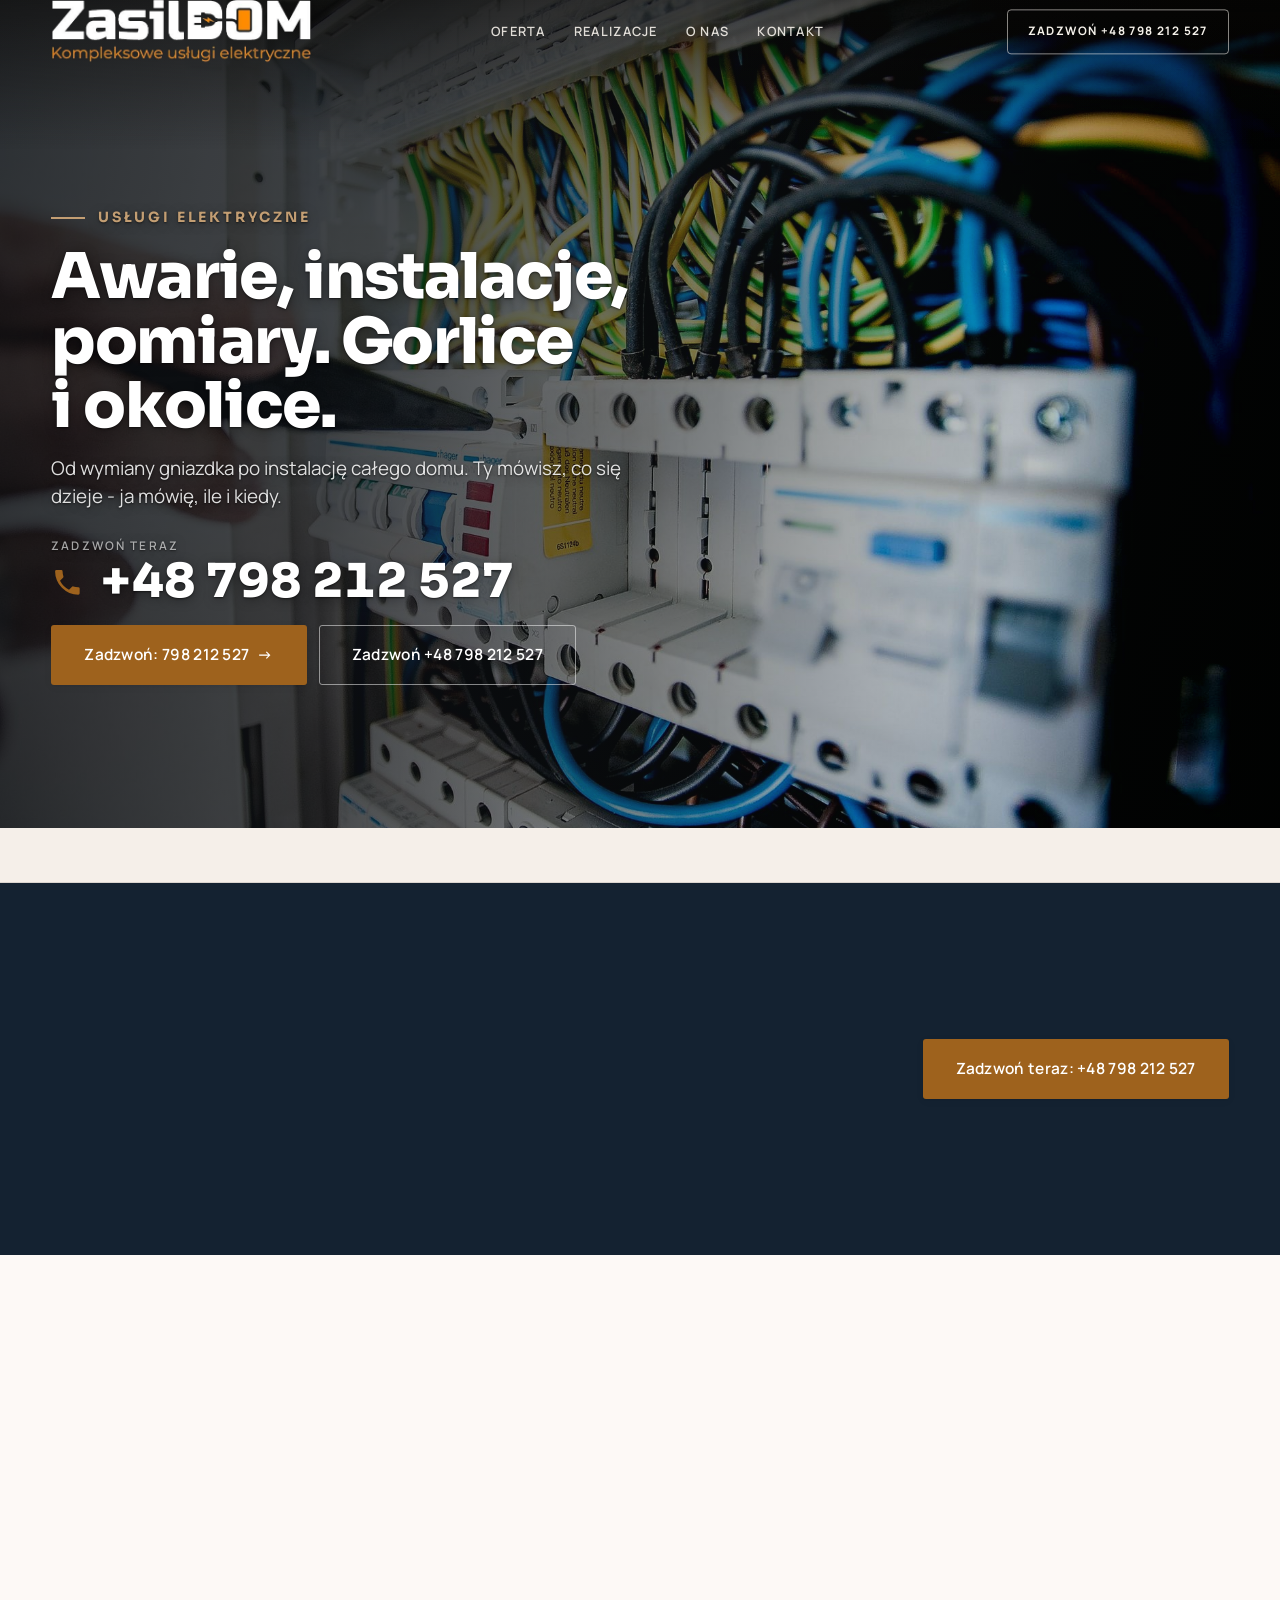
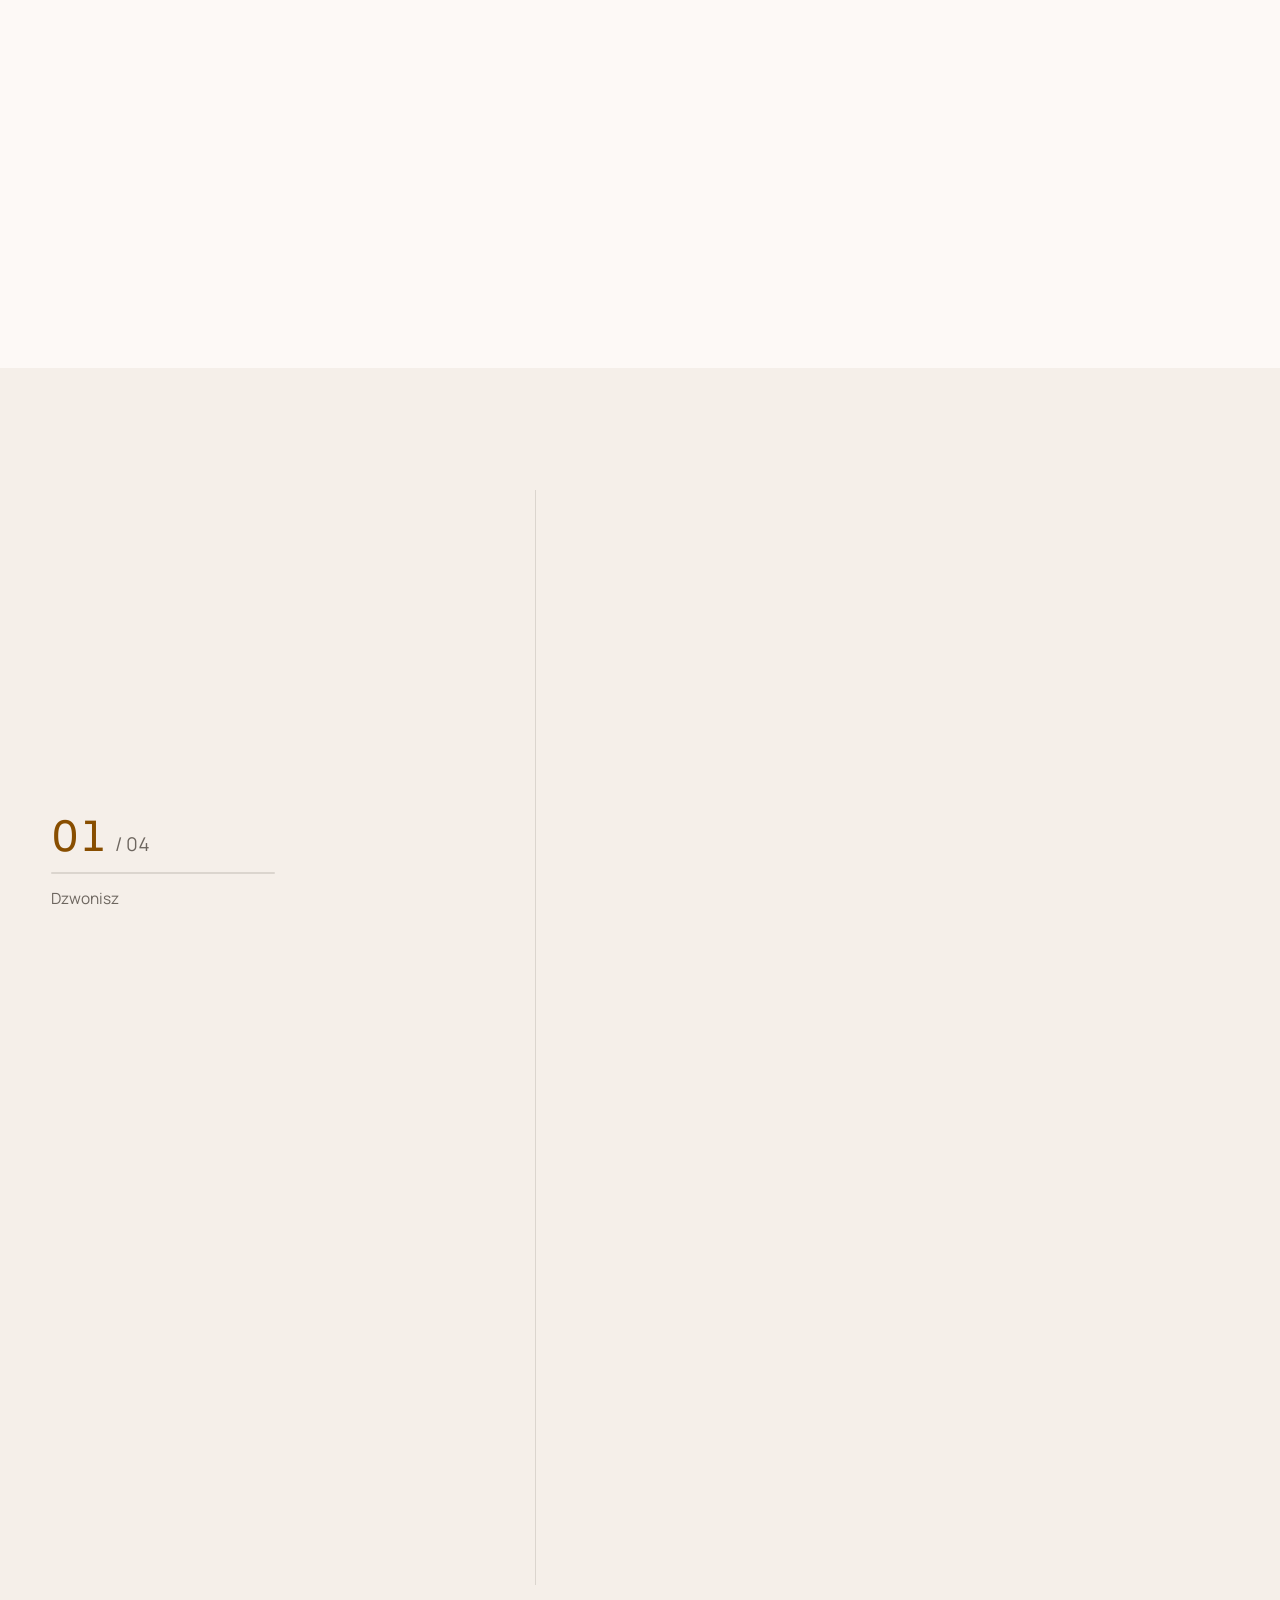
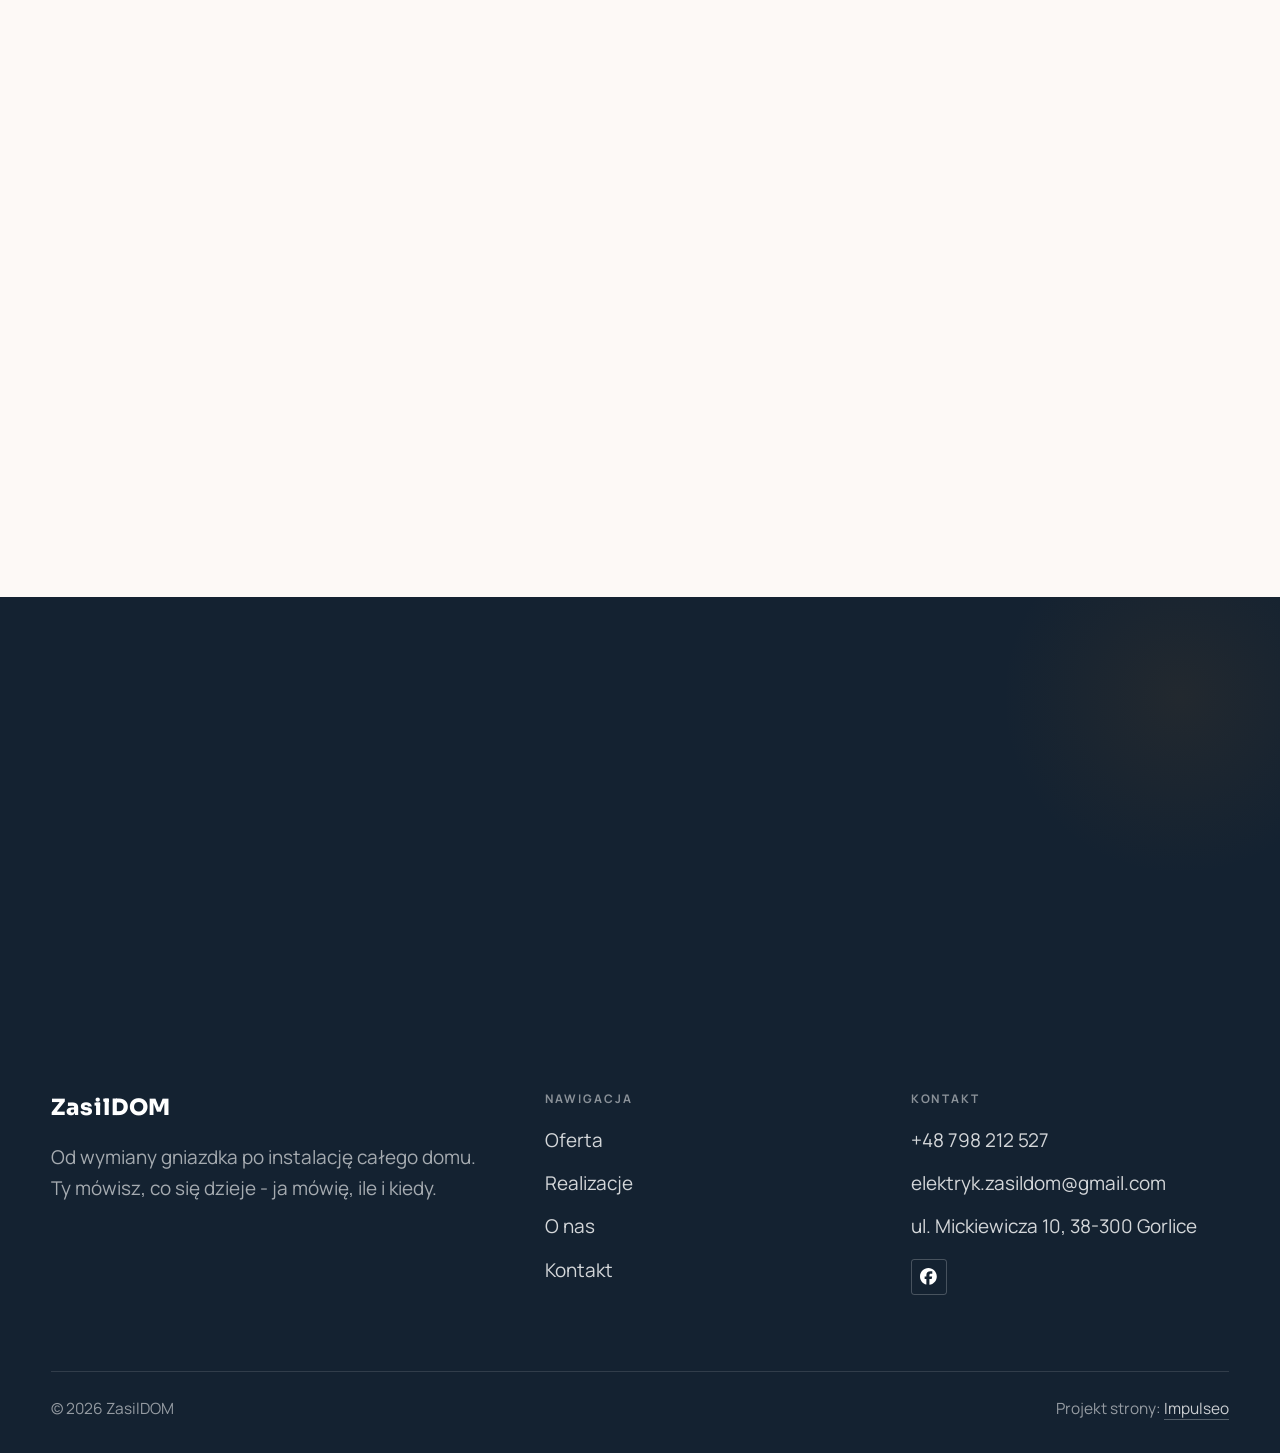
==== index.html @ 6afa91a9 "Strona demo: zasildom" ====
<!DOCTYPE html>
<html lang="pl">
<head>
<meta charset="UTF-8">
<meta name="viewport" content="width=device-width, initial-scale=1.0">
<title>ZasilDOM - elektryk, awarie i instalacje</title>
<meta name="description" content="Elektryk w Gorlicach z dojazdem. Awarie, instalacje, rozdzielnice, oświetlenie, pomiary z protokołem. Cenę znasz przed robotą. Zadzwoń: 798 212 527.">
<link rel="canonical" href="https://kris20032.github.io/zasildom/">
<meta name="robots" content="noindex, nofollow">
<meta property="og:type" content="website">
<meta property="og:locale" content="pl_PL">
<meta property="og:site_name" content="ZasilDOM">
<meta property="og:title" content="ZasilDOM - elektryk, awarie i instalacje">
<meta property="og:description" content="Elektryk w Gorlicach z dojazdem. Awarie, instalacje, rozdzielnice, oświetlenie, pomiary z protokołem. Cenę znasz przed robotą. Zadzwoń: 798 212 527.">
<meta property="og:url" content="https://kris20032.github.io/zasildom/">
<meta property="og:image" content="https://kris20032.github.io/zasildom/img/og.jpg">
<meta property="og:image:width" content="1200">
<meta property="og:image:height" content="630">
<meta name="twitter:card" content="summary_large_image">
<script type="application/ld+json">{"@context": "https://schema.org", "@type": "Electrician", "name": "ZasilDOM", "url": "https://kris20032.github.io/zasildom/", "telephone": "+48798212527", "image": "https://kris20032.github.io/zasildom/img/og.jpg", "areaServed": "Gorlice", "sameAs": ["https://www.facebook.com/p/Elektryk-Zasildom-61582759336382/"]}</script>
<link rel="preconnect" href="https://fonts.googleapis.com">
<link rel="preconnect" href="https://fonts.gstatic.com" crossorigin>
<link href="https://fonts.googleapis.com/css2?family=Sora:wght@600;700;800&family=Manrope:wght@400;500;600&display=swap" rel="stylesheet">
<link rel="stylesheet" href="assets/styles.css?v=376cbfce">
</head>
<body>

<header class="nav">
  <div class="wrap nav-inner">
    <a class="brand brand-has-logo" href="index.html"><img class="brand-logo" src="img/logo.png" alt="ZasilDOM" width="543" height="134" decoding="async"></a>
    <nav class="nav-links">
      <a href="oferta.html">Oferta</a>
      <a href="realizacje.html">Realizacje</a>
      <a href="o-nas.html">O nas</a>
      <a href="kontakt.html">Kontakt</a>
      <a href="tel:+48798212527" class="btn btn-accent">Zadzwoń +48 798 212 527</a>
    </nav>
    <button class="nav-toggle" aria-label="Menu"><span></span><span></span><span></span></button>
  </div>
</header>

<main>
<section class="hero-fach">
  <img class="hf-photo" src="img/hero.jpg" fetchpriority="high" data-rotate="img/g1.jpg|img/g4.jpg" alt="ZasilDOM" width="1880" height="1251">
  <div class="hf-panel">
    <div class="hf-inner">
      <span class="hf-kicker">Usługi elektryczne</span>
      <h1 class="hf-title">Awarie, instalacje, pomiary. Gorlice i okolice. <em></em></h1>
      <p class="hf-lead">Od wymiany gniazdka po instalację całego domu. Ty mówisz, co się dzieje - ja mówię, ile i kiedy.</p>
      <a class="hf-phone" href="tel:+48798212527"><span class="hf-phone-lab">Zadzwoń teraz</span><span class="hf-phone-num"><svg class="ico-tel" width="16" height="16" viewBox="0 0 24 24" fill="none" aria-hidden="true"><path d="M6.6 10.8a15.5 15.5 0 0 0 6.6 6.6l2.2-2.2a1 1 0 0 1 1-.24 11.4 11.4 0 0 0 3.6.58 1 1 0 0 1 1 1V20a1 1 0 0 1-1 1A17 17 0 0 1 3 4a1 1 0 0 1 1-1h3.5a1 1 0 0 1 1 1c0 1.25.2 2.46.58 3.6a1 1 0 0 1-.25 1l-2.23 2.2Z" fill="currentColor"/></svg> +48 798 212 527</span></a>
      <div class="hf-actions">
        <a href="kontakt.html" class="btn btn-accent">Zadzwoń: 798 212 527 <span class="arr">→</span></a>
        <a href="tel:+48798212527" class="btn btn-ghost hf-ghost">Zadzwoń +48 798 212 527</a>
      </div>
    </div>
  </div>
</section>
<section class="fach-promise">
  <div class="wrap">
    <ul class="fp-row reveal"><li>Bezpłatna wycena</li><li>Dojazd: Gorlice i okolice</li><li>Gwarancja na robociznę</li></ul>
  </div>
</section>
<section class="awaria">
  <div class="wrap">
      <div class="reveal">
        <h3>Awaria? Jesteśmy pod telefonem.</h3>
        <p>Szybki dojazd na pilne zgłoszenia.</p>
      </div>
      <a class="btn btn-accent" href="tel:+48798212527">Zadzwoń teraz: +48 798 212 527</a>
  </div>
</section>
<section class="gateways-band">
  <div class="wrap">
    <div class="gateways">
      <a href="oferta.html" class="gateway reveal"><img src="img/g2.jpg" alt="Awarie i usterki" loading="lazy" width="1880" height="1255" decoding="async"><span class="g-ttl">Awarie i usterki</span></a>
      <a href="oferta.html" class="gateway reveal"><img src="img/g3.jpg" alt="Instalacje elektryczne" loading="lazy" width="1818" height="1186" decoding="async"><span class="g-ttl">Instalacje elektryczne</span></a>
      <a href="oferta.html" class="gateway reveal"><img src="img/g5.jpg" alt="Rozdzielnice i zabezpieczenia" loading="lazy" width="1880" height="1253" decoding="async"><span class="g-ttl">Rozdzielnice i zabezpieczenia</span></a>
    </div>
  </div>
</section>
<section class="proces proces-os fachowcy">
  <div class="wrap proc-grid">
    <div class="proc-side">
      <div class="head reveal">
        <span class="eyebrow">Jak pracujemy</span>
        <h2>Wiesz, na czym stoisz - na każdym etapie</h2>
        <p>Od pierwszego telefonu do odbioru roboty - krok po kroku.</p>
      </div>
      <div class="proc-count" aria-hidden="true"><span class="pc-cur">01</span><span class="pc-all">/ 04</span></div>
      <div class="proc-bar" aria-hidden="true"><i></i></div>
      <p class="proc-now" aria-hidden="true">Dzwonisz</p>
    </div>
    <ol class="proces-line">
      <li class="reveal"><span class="pno">01</span><h3>Dzwonisz</h3><p>Opisujesz, co się dzieje. Od razu mówię, czy to pilne, czy może poczekać - i czy to w ogóle robota dla elektryka.</p></li>
      <li class="reveal"><span class="pno">02</span><h3>Znasz cenę</h3><p>Zanim wyjmę narzędzia, wiesz, ile zapłacisz. Wyjdzie coś nowego w ścianie - najpierw rozmawiamy, potem robię.</p></li>
      <li class="reveal"><span class="pno">03</span><h3>Robota</h3><p>Zaczętej roboty nie zostawiam na „dokończę w przyszłym tygodniu”. Zaczęte kończę.</p></li>
      <li class="reveal"><span class="pno">04</span><h3>Odbiór i gwarancja</h3><p>Na koniec mierzę i pokazuję wynik - dostajesz protokół, gwarancję i jasny rachunek.</p></li>
    </ol>
  </div>
</section>
<section>
  <div class="wrap">
    <div class="head reveal">
      <span class="eyebrow">Realizacje</span>
      <h2>Z ostatnich robót</h2>
      <p>Rozdzielnice, oświetlenie, nowe obwody - stan z dnia oddania, bez upiększania.</p>
    </div>
    <div class="gallery">
      <div class="tile t-two3 reveal"><img src="img/g6.jpg" alt="ZasilDOM" loading="lazy" width="1731" height="1300" decoding="async"></div>
      <div class="tile t-third reveal"><img src="img/g7.jpg" alt="ZasilDOM" loading="lazy" width="1880" height="1253" decoding="async"></div>
      <div class="tile t-third reveal"><img src="img/g8.jpg" alt="ZasilDOM" loading="lazy" width="1880" height="1357" decoding="async"></div>
      <div class="tile t-third reveal"><img src="img/g9.jpg" alt="ZasilDOM" loading="lazy" width="1816" height="912" decoding="async"></div>
      <div class="tile t-third reveal"><img src="img/g10.jpg" alt="ZasilDOM" loading="lazy" width="1880" height="1253" decoding="async"></div>
    </div>
    <div style="margin-top:var(--space-7)" class="reveal"><a href="realizacje.html" class="btn btn-accent">Pełna galeria <span class="arr">→</span></a></div>
  </div>
</section>
<section class="fach-uslugi">
  <div class="wrap">
    <div class="head reveal">
      <span class="eyebrow">Oferta</span>
      <h2>Zakres robót</h2>
      <p>Zakres prac, jaki robię najczęściej - pełny opis i wycenę znajdziesz niżej.</p>
    </div>
    <ul class="fu-list">
      <li class="fu-row reveal"><div class="fu-name">Awarie i usterki</div><div class="fu-desc">Nagle zgasła połowa mieszkania? Bezpiecznik wybija po włączeniu czajnika?</div><a class="fu-cta" href="kontakt.html">Wycena <span class="arr">→</span></a></li>
      <li class="fu-row reveal"><div class="fu-name">Instalacje elektryczne</div><div class="fu-desc">Nowe mieszkanie od dewelopera? Zanim wjadą meble, dołożę punkty, których zabraknie: gniazda przy biurku, zasilanie płyty indukcyjnej, przygotowanie pod klimatyzację.</div><a class="fu-cta" href="kontakt.html">Wycena <span class="arr">→</span></a></li>
      <li class="fu-row reveal"><div class="fu-name">Rozdzielnice i zabezpieczenia</div><div class="fu-desc">Tablica z korkami pamięta poprzedniego właściciela? Składam i modernizuję rozdzielnice: nowe zabezpieczenia, różnicówki, ochrona przepięciowa i czytelny opis na drzwiczkach - żeby przy usterce dało się wyłączyć jeden obwód, a nie cały dom.</div><a class="fu-cta" href="kontakt.html">Wycena <span class="arr">→</span></a></li>
      <li class="fu-row reveal"><div class="fu-name">Oświetlenie i LED</div><div class="fu-desc">Halogeny grzeją, świetlówki mrugają i kręcą licznikiem? Przerabiam stare oświetlenie na LED razem z zasilaczami i sterowaniem.</div><a class="fu-cta" href="kontakt.html">Wycena <span class="arr">→</span></a></li>
      <li class="fu-row reveal"><div class="fu-name">Gniazdka, włączniki i osprzęt</div><div class="fu-desc">Za mało gniazdek i wszystko wisi na przedłużaczach? Dokładam punkty tam, gdzie ich brakuje: przy biurku, za telewizorem, na blacie w kuchni.</div><a class="fu-cta" href="kontakt.html">Wycena <span class="arr">→</span></a></li>
      <li class="fu-row reveal"><div class="fu-name">Pomiary i protokoły</div><div class="fu-desc">Do odbioru domu, do ubezpieczyciela po szkodzie, do wynajmu - wszędzie tam potrzebny jest protokół z pomiarów, nie „działa, sprawdzałem”.</div><a class="fu-cta" href="kontakt.html">Wycena <span class="arr">→</span></a></li>
    </ul>
    <div style="margin-top:var(--space-7)" class="reveal"><a href="oferta.html" class="btn btn-ghost">Pełna oferta <span class="arr">→</span></a></div>
  </div>
</section>
<section class="stopklatka" aria-hidden="true">
  <div class="stk-bg" style="background-image:url(img/g13.jpg)"></div>
</section>
<section class="opinie op-fallback">
  <div class="wrap">
    <div class="head center reveal">
      <span class="eyebrow">Opinie</span>
      <h2>Co mówią klienci</h2>
      <p>Opinie trzymam tam, gdzie nie mogę ich poprawić - na Google. Wpisz ZasilDOM i przeczytaj, co ludzie piszą po robocie.</p>
    </div>
  </div>
</section>
<section class="obszar">
  <div class="wrap">
    <div class="head center reveal">
      <span class="eyebrow">Obszar działania</span>
      <h2>Dojeżdżamy do Ciebie</h2>
    </div>
    <p class="obszar-txt reveal" style="text-align:center;max-width:60ch;margin:0 auto 1.4rem">Nie wiesz, czy dojadę do Ciebie? Zadzwoń i podaj adres. Jak nie dojeżdżam, powiem od razu i nie zajmę Ci dnia.</p>
    <ul class="obszar-list reveal"><li class="is-home">Gorlice</li><li>+ okolice</li></ul>
    <div class="obszar-mapa reveal" style="margin-top:var(--space-7)">
      <iframe title="Obszar działania - Gorlice i okolice" src="https://maps.google.com/maps?q=ZasilDOM%20Gorlice&amp;z=11&amp;output=embed" loading="lazy" referrerpolicy="no-referrer-when-downgrade" style="width:100%;height:clamp(280px,38vh,420px);border:0;display:block;border-radius:var(--r-md)"></iframe>
    </div>
  </div>
</section>
<section class="faq-klinika">
  <div class="wrap">
    <div class="head center reveal">
      <span class="eyebrow">Częste pytania</span>
      <h2>Dobrze wiedzieć</h2>
    </div>
    <div class="faq-list">
      <details class="faq-item reveal"><summary>Ile to będzie kosztowało?</summary><p>Zależy, co się dzieje - dlatego wypytuję przez telefon i od razu podaję widełki. Ostateczną cenę ustalamy przy oględzinach, zanim zacznę.</p></details>
      <details class="faq-item reveal"><summary>Czy wycena jest płatna?</summary><p>Nie. Przyjazd i wycena w Gorlicach i najbliższej okolicy są bezpłatne - płacisz dopiero za umówioną robotę.</p></details>
      <details class="faq-item reveal"><summary>Jak szybko przyjedziesz?</summary><p>Brak prądu w całym domu to pilny wyjazd - przestawiam grafik. Dołożenie gniazdka spokojnie poczeka na umówiony termin.</p></details>
      <details class="faq-item reveal"><summary>Czy dostanę fakturę?</summary><p>Tak - VAT albo paragon, jak wolisz. Z firmami i wspólnotami rozliczam się przelewem.</p></details>
      <details class="faq-item reveal"><summary>Mam starą instalację. Muszę wymieniać wszystko?</summary><p>Aluminium w ścianach to jeszcze nie wyrok, ale ma swoje lata i lubi luzujące się zaciski. Mówię wprost, co wymienić od razu, a co można zaplanować - z cenami, żebyś mógł rozłożyć to w czasie.</p></details>
      <details class="faq-item reveal"><summary>Co, jeśli po naprawie coś dalej nie gra?</summary><p>Wracam i mierzę jeszcze raz. Moja wina - poprawiam za darmo; wyszło coś nowego - mówię wprost, co i za ile.</p></details>
    </div>
  </div>
</section>
<section class="cta">
  <div class="wrap">
    <div class="reveal">
      <span class="eyebrow">Współpraca</span>
      <h2>Potrzebujesz fachowca? Wycenimy za darmo.</h2>
      <p>Jeden telefon i przyjedziemy zobaczyć zakres. Wycena nic nie kosztuje.</p>
    </div>
    <div class="cta-actions reveal">
      <a href="kontakt.html" class="btn btn-light">Zadzwoń: 798 212 527 <span class="arr">→</span></a>
      <a href="tel:+48798212527" class="btn btn-ghost btn-ghost-cta">+48 798 212 527</a>
    </div>
  </div>
</section>
</main>

<footer>
  <div class="wrap">
    <div class="foot-grid">
      <div class="foot-brand">
        <div class="name">ZasilDOM</div>
        <p>Od wymiany gniazdka po instalację całego domu. Ty mówisz, co się dzieje - ja mówię, ile i kiedy.</p>
      </div>
      <div class="foot-col">
        <h4>Nawigacja</h4>
        <a href="oferta.html">Oferta</a>
        <a href="realizacje.html">Realizacje</a>
        <a href="o-nas.html">O nas</a>
        <a href="kontakt.html">Kontakt</a>
      </div>
      <div class="foot-col">
        <h4>Kontakt</h4>
        <a href="tel:+48798212527">+48 798 212 527</a>
        <a href="mailto:elektryk.zasildom@gmail.com">elektryk.zasildom@gmail.com</a>
        <p>ul. Mickiewicza 10, 38-300 Gorlice</p>
      <div class="foot-soc">
        <a class="soc" href="https://www.facebook.com/p/Elektryk-Zasildom-61582759336382/" target="_blank" rel="noopener" aria-label="Facebook - ZasilDOM"><svg viewBox="0 0 24 24" aria-hidden="true" focusable="false"><path d="M9.101 23.691v-7.98H6.627v-3.667h2.474v-1.58c0-4.085 1.848-5.978 5.858-5.978.401 0 .955.042 1.468.103a8.68 8.68 0 0 1 1.141.195v3.325a8.623 8.623 0 0 0-.653-.036 26.805 26.805 0 0 0-.733-.009c-.707 0-1.259.096-1.675.309a1.686 1.686 0 0 0-.679.622c-.258.42-.374.995-.374 1.752v1.297h3.919l-.386 2.103-.287 1.564h-3.246v8.245C19.396 23.238 24 18.179 24 12.044c0-6.627-5.373-12-12-12s-12 5.373-12 12c0 5.628 3.874 10.35 9.101 11.647Z" fill="currentColor"/></svg></a>
      </div>
      </div>
    </div>
    <div class="foot-bot">
      <span>© 2026 ZasilDOM</span>
      <span>Projekt strony: <a class="foot-credit" href="https://impulseo.pl" target="_blank" rel="noopener">Impulseo</a></span>
    </div>
  </div>
</footer>
<div class="sticky-call"><a class="sc-call" href="tel:+48798212527"><svg class="ico-tel" width="16" height="16" viewBox="0 0 24 24" fill="none" aria-hidden="true"><path d="M6.6 10.8a15.5 15.5 0 0 0 6.6 6.6l2.2-2.2a1 1 0 0 1 1-.24 11.4 11.4 0 0 0 3.6.58 1 1 0 0 1 1 1V20a1 1 0 0 1-1 1A17 17 0 0 1 3 4a1 1 0 0 1 1-1h3.5a1 1 0 0 1 1 1c0 1.25.2 2.46.58 3.6a1 1 0 0 1-.25 1l-2.23 2.2Z" fill="currentColor"/></svg> Zadzwoń</a><a class="sc-quote" href="kontakt.html">Zadzwoń: 798 212 527</a></div>
<div class="demo-wazne" data-do="2026-10-28" data-cykl="3" hidden><svg class="dw-ico" width="13" height="13" viewBox="0 0 24 24" fill="none" aria-hidden="true"><circle cx="12" cy="12" r="8.6" stroke="currentColor" stroke-width="1.8"/><path d="M12 7.2V12l3.3 2" stroke="currentColor" stroke-width="1.8" stroke-linecap="round"/></svg><span class="dw-txt"></span></div>

<script src="assets/main.js"></script>
</body>
</html>
---- assets/styles.css ----
/* ============================================================
   STOLBASZ — premium, architektoniczny B2B fit-out
   Jasna paleta, zero brązu. System wg premium-web-craft.
   Projekt strony: Impulseo (impulseo.pl)
   ============================================================ */

:root{
  /* PALETA — jasna, architektoniczna, chłodna */
  --paper:#f5f7fa;          /* główne tło */
  --paper-2:#e7edf3;        /* sekcje alternatywne (chłodny jasny szary) */
  --paper-3:#e7edf3;        /* delikatne wypełnienia */
  --ink:#142231;            /* tekst główny — chłodny grafit */
  --ink-soft:#2c3e52;       /* nagłówki drugorzędne */
  --muted:#697785;          /* tekst poboczny */
  --line:rgba(20,34,49,.12);/* hairline */
  --accent:#e8a00c;         /* stonowany petrol-slate — jedyny akcent */
  --accent-d:#c47f06;
  --accent-soft:rgba(232,160,12,.10);
  --dark:#142231;           /* sekcje ciemne (stopka/CTA) */

  /* HOVER ZDJĘĆ — JEDEN standard dla całego silnika (decyzja K. 04.08.2026, artefakt z wariantami).
     AKTUALNE (K.+Szymon 09.08.2026, wybór z artefaktu 6 wariantów): zoom 1.05 przy 1.4s -
     przy tak długim czasie mocniejszy kadr NIE skacze, tylko „oddycha". Poprzedni standard
     (1.02 / .55s z 04.08) odbierany jako dynamiczny i szybki.
     Spoczynek lekko przygaszony, ale TYLKO tam, gdzie jest mysz (@media hover:hover) —
     na telefonie zdjęcia zostają w pełnej jasności. */
  --img-zoom:1.05;                   /* K.+Szymon 09.08: wariant F z artefaktu porównawczego */
  --img-rest:brightness(.95) saturate(.99);
  --img-hot:brightness(1.06) saturate(1.05);
  --img-dur:1.4s;                    /* K.+Szymon 09.08 (wariant F): powoli = elegancko */
  --img-ease:cubic-bezier(.16,.84,.44,1);  /* miękki ogon, efekt „oddychania" */

  /* ODSTĘPY — skala 4/8 */
  --space-1:4px; --space-2:8px; --space-3:12px; --space-4:16px; --space-5:24px;
  --space-6:32px; --space-7:48px; --space-8:64px; --space-9:96px; --space-10:128px;

  /* TYPOGRAFIA — fluid clamp() (skala podbita 16.07.2026: większe, czytelniejsze litery — uwaga Adama) */
  --text-sm:clamp(.9rem,.87rem + .12vw,1rem);
  --text-base:clamp(1.08rem,1.04rem + .18vw,1.2rem);
  --text-lg:clamp(1.24rem,1.15rem + .34vw,1.44rem);
  --text-h3:clamp(1.34rem,1.22rem + .55vw,1.66rem);
  --text-h2:clamp(2.1rem,1.66rem + 2.1vw,3.1rem);
  --text-h1:clamp(2.9rem,2.1rem + 4vw,5.1rem);

  /* PROMIENIE — architektoniczne, raczej ostre */
  --r-sm:3px; --r-md:6px; --r-lg:10px;

  /* RUCH */
  --ease:cubic-bezier(.25,.46,.45,.94); --dur:.24s;

  /* CIENIE — miękkie, warstwowe */
  --sh-sm:0 1px 2px rgba(16,24,32,.04), 0 2px 8px rgba(16,24,32,.05);
  --sh-md:0 2px 6px rgba(16,24,32,.05), 0 12px 28px -8px rgba(16,24,32,.12);
  --sh-lg:0 6px 14px rgba(16,24,32,.07), 0 26px 56px -18px rgba(16,24,32,.22);

  --hairline:1px solid var(--line);

  --font-display:'Sora','Manrope',sans-serif;
  --font-body:'Manrope',sans-serif;
}

*{box-sizing:border-box;margin:0;padding:0}
html{scroll-behavior:smooth}
body{
  font-family:var(--font-body);
  font-size:var(--text-base);
  line-height:1.65;
  color:var(--ink);
  background:var(--paper);
  -webkit-font-smoothing:antialiased;
  text-rendering:optimizeLegibility;
}
img{max-width:100%;height:auto;display:block}  /* height:auto = width/height z atrybutów trzyma proporcje (TOP#12) */
a{color:inherit;text-decoration:none}

.wrap{width:min(92%,1180px);margin-inline:auto}
section{padding-block:clamp(52px,6.5vw,96px)}

h1,h2,h3{font-family:var(--font-display);font-weight:700;line-height:1.08;letter-spacing:-.02em;color:var(--ink)}
h1{font-size:var(--text-h1);letter-spacing:-.035em}
h2{font-size:var(--text-h2);letter-spacing:-.025em}
h3{font-size:var(--text-h3)}
/* MIARA — długość wiersza. WCAG 2.2 SC 1.4.8: max 80 znaków; Butterick: 45–90.
   68ch daje realnie 72–78 znaków polskiego tekstu, czyli z zapasem pod granicą.
   Wcześniej limit miał TYLKO <p> — <li>, <blockquote> i <dd> nie miały żadnego,
   i to jedyny powód, dla którego 23 bloki na dwóch oddanych stronach jadą po
   83–106 znaków w wierszu (pomiar 07.08.2026, bramka `miara`).
   ⚠️ Listy i definicje ograniczamy TYLKO bez klasy: `ul`/`ol` z klasą to u nas
   układ (siatki kafli, menu), a nie tekst ciągły — tam miarę wyznacza układ. */
/* 60ch, nie 68ch (K. 10.08): po zmianie fontów na węższe kroje (DM Sans i spółka)
   w 68ch mieściło się ~90 znaków - bramka pikselowa słusznie zgłaszała przekroczenie
   granicy 80. Pomiar na żywej przeglądarce: 60ch = 90 znaków, 53ch = ~78 znaków, czyli normę WCAG 1.4.8. */
:root{ --miara:53ch }
p{max-width:min(100%,var(--miara))}
blockquote,
ul:not([class])>li, ol:not([class])>li,
dl:not([class])>dd{max-width:min(100%,var(--miara))}

/* ⚠️ Świadomie BEZ wyjątku `.tile p,.card p,.svc p{max-width:none}`, choć nasuwa się sam:
   te akapity BYŁY już ograniczone (stare `p{max-width:65ch}`), więc „wyjątek" nie odblokowałby
   niczego nowego — tylko ROZLUŹNIŁ stan sprzed zmiany na wszystkich demach naraz.
   `figcaption` żadna z reguł wyżej nie dotyczy, więc też nie potrzebuje zwolnienia. */

/* ŁAMANIE. `balance` wyrównuje długości wierszy w nagłówku, `pretty` pilnuje ostatniego
   wiersza akapitu, żeby nie został w nim jeden wyraz. Obsługiwane od Chrome 117 /
   Safari 17.5; starsze przeglądarki po prostu ignorują tę własność.
   `text-wrap:pretty` nie występowało dotąd ANI RAZ w silniku ani w repo klientów. */
h1,h2,h3,.lead,.lede{text-wrap:balance}
p,li,blockquote,dd{text-wrap:pretty}

.eyebrow{
  font-family:var(--font-body);
  font-size:var(--text-sm);
  font-weight:600;
  letter-spacing:.18em;
  text-transform:uppercase;
  color:var(--accent);
  display:inline-flex;align-items:center;gap:var(--space-3);
}
/* flex:none + margin-top = kreska trzyma się PIERWSZEJ linii. Wcześniej align-items:center
   centrowało ją względem całego bloku i przy zawinięciu (długi kicker typu
   „…WNĘTRZ · LESZNO · OD 2019") druga linia lądowała z brzydkim wcięciem. */
.eyebrow{align-items:flex-start}
.eyebrow>*,.eyebrow{text-wrap:balance}   /* dlugi kicker lamal sie na sierote typu samo „2019" w drugiej linii */
.eyebrow::before{content:"";width:28px;height:1px;background:var(--accent);display:inline-block;flex:none;margin-top:.62em}

.muted{color:var(--muted)}
.lead{font-size:var(--text-lg);line-height:1.55;color:var(--ink-soft);max-width:50ch}

/* ---------- BUTTONS ---------- */
.btn{
  display:inline-flex;align-items:center;gap:var(--space-2);
  font-weight:600;font-size:var(--text-sm);letter-spacing:.02em;
  padding:var(--space-4) var(--space-6);
  border-radius:var(--r-sm);
  transition:transform var(--dur) var(--ease),box-shadow var(--dur) var(--ease),background var(--dur) var(--ease);
  cursor:pointer;border:1px solid transparent;
}
.btn-accent{background:var(--accent);color:#fff;box-shadow:var(--sh-sm)}
.btn-accent:hover{background:var(--accent-d);transform:translateY(-2px);box-shadow:var(--sh-md)}
.btn-accent:active{transform:translateY(0);box-shadow:var(--sh-sm)}
.btn-ghost{background:transparent;color:var(--ink);border-color:var(--line)}
.btn-ghost:hover{border-color:var(--accent);color:var(--accent);transform:translateY(-2px)}
.btn-light{background:#fff;color:var(--ink);box-shadow:var(--sh-sm)}
.btn-light:hover{transform:translateY(-2px);box-shadow:var(--sh-md)}
.btn .arr{transition:transform var(--dur) var(--ease)}
.btn:hover .arr{transform:translateX(4px)}

/* ---------- NAV ---------- */
.nav{
  position:sticky;top:0;z-index:50;
  background:color-mix(in srgb,var(--paper) 88%,transparent);
  backdrop-filter:saturate(140%) blur(10px);
  border-bottom:var(--hairline);
}
.nav-inner{display:flex;align-items:center;justify-content:space-between;gap:var(--space-5);height:72px}
/* ANTY-NACHODZENIE (K. 05.08.2026): długa nazwa firmy + przycisk z pełnym numerem nie mieściły się w pasku
   i flex ściskał linki PONIŻEJ ich treści - "Kontakt" wchodził na ramkę "Zadzwoń +48 ...". Teraz ustępuje
   nazwa marki (skrót wielokropkiem), a menu i przycisk nigdy się nie kurczą ani nie zachodzą na siebie. */
.brand{display:flex;flex-direction:column;line-height:1;min-width:0;flex:0 1 auto}
.brand .name{font-family:var(--font-display);font-weight:800;font-size:1.35rem;letter-spacing:.04em;white-space:nowrap;overflow:hidden;text-overflow:ellipsis}
.brand .sub{font-size:.62rem;letter-spacing:.34em;text-transform:uppercase;color:var(--muted);margin-top:5px;white-space:nowrap;overflow:hidden;text-overflow:ellipsis}
.nav-links{display:flex;align-items:center;gap:var(--space-6);flex:0 0 auto}
.nav-links a{font-size:var(--text-sm);font-weight:500;color:var(--ink-soft);position:relative;padding-block:4px;white-space:nowrap;transition:color var(--dur) var(--ease)}
.nav-links a::after{content:"";position:absolute;left:0;bottom:0;width:0;height:1.5px;background:var(--accent);transition:width var(--dur) var(--ease)}
.nav-links a:hover,.nav-links a.active{color:var(--ink)}
.nav-links a:hover::after,.nav-links a.active::after{width:100%}
.nav-links .btn{padding:var(--space-2) var(--space-5)}
/* przyciski w nav: właściwy kolor (przebij .nav-links a) + bez podkreślenia */
.nav-links a.btn-accent{color:#fff}
.nav-links a.btn-ghost,.nav-links a.btn-light{color:var(--ink)}
/* CTA w pasku: NIE podkreślenie spod linków menu, ale ten sam przelatujący błysk,
   co na wszystkich innych przyciskach (zgłoszenie K. 13.08.2026 - „na hero jest efekt
   światła przechodzącego przez przycisk, na navbarze go nie ma, a mają być identyczne").
   Reguła `.nav-links a::after` jest silniejsza od `.btn::after`, więc trzeba jej
   geometrię wyzerować i wpisać połysk z nazwy - samo `display:none` gasiło efekt. */
.nav-links a.btn::after{
  display:block;content:"";position:absolute;inset:0;z-index:-1;pointer-events:none;
  width:auto;height:auto;border-radius:inherit;   /* kasuje geometrię podkreślenia (width:0;height:1.5px) */
  background:linear-gradient(100deg,transparent 32%,rgba(255,255,255,.20) 50%,transparent 68%);
  translate:-120% 0}
@media (prefers-reduced-motion:no-preference){
  .nav-links a.btn:hover::after{translate:120% 0;transition:translate .75s var(--mt-ease,cubic-bezier(.16,.84,.44,1))}
}
.nav-toggle{display:none;background:none;border:none;cursor:pointer;flex-direction:column;gap:5px;padding:8px}
.nav-toggle span{width:24px;height:2px;background:var(--ink);transition:var(--dur)}
/* Ciasny zakres MIĘDZY menu mobilnym a pełnym pulpitem: zbijamy odstępy i nazwę marki,
   żeby wszystko zmieściło się naturalnie, zanim w ogóle dojdzie do skracania wielokropkiem. */
@media(max-width:1280px) and (min-width:921px){
  .nav-links{gap:var(--space-4)}
  .nav-links .btn{padding:var(--space-2) var(--space-4)}
  .brand .name{font-size:1.15rem}
}

/* ---------- HERO (split) ---------- */
.hero{position:relative;overflow:hidden;border-bottom:var(--hairline)}
.hero-grid{display:grid;grid-template-columns:1.05fr .95fr;gap:clamp(24px,4vw,60px);align-items:center;
  padding-block:clamp(36px,4.5vw,64px)}
.hero-copy .eyebrow{margin-bottom:var(--space-5)}
.hero-copy h1{margin-bottom:var(--space-5)}
.hero-copy .lead{margin-bottom:var(--space-7)}
.hero-actions{display:flex;flex-wrap:wrap;gap:var(--space-4)}
.hero-art{position:relative;aspect-ratio:4/3;border-radius:var(--r-lg);overflow:hidden;box-shadow:var(--sh-lg)}
.hero-art img{width:100%;height:100%;object-fit:cover}
.hero-art::after{content:"";position:absolute;inset:0;background:linear-gradient(180deg,transparent 55%,rgba(18,24,28,.28))}
.hero-badge{position:absolute;left:var(--space-5);bottom:var(--space-5);z-index:2;
  background:rgba(252,252,251,.94);backdrop-filter:blur(4px);
  border-radius:var(--r-md);padding:var(--space-4) var(--space-5);box-shadow:var(--sh-md);max-width:78%}
.hero-badge strong{display:block;font-family:var(--font-display);font-size:1rem;letter-spacing:-.01em}
.hero-badge span{font-size:var(--text-sm);color:var(--muted)}

/* ---------- HERO duży / kinowy (strona główna) ---------- */
.hero-cine{position:relative;min-height:clamp(560px,82vh,840px);min-height:clamp(560px,82svh,840px);display:flex;align-items:center;overflow:hidden;border-bottom:var(--hairline)}
.hero-cine>img{position:absolute;inset:0;width:100%;height:100%;object-fit:cover;z-index:0}
.hero-cine::after{content:"";position:absolute;inset:0;z-index:1;
  background:linear-gradient(95deg,rgba(13,18,23,.86) 0%,rgba(13,18,23,.64) 32%,rgba(13,18,23,.24) 62%,rgba(13,18,23,.04) 100%)}
.hero-cine .wrap{position:relative;z-index:2;padding-block:var(--space-8)}
.hero-cine .hero-copy{max-width:660px}
.hero-cine .eyebrow{color:#fff;margin-bottom:var(--space-5)}
.hero-cine .eyebrow::before{background:#fff}
.hero-cine h1{color:#fff;margin-bottom:var(--space-5);font-size:clamp(2.9rem,2rem + 4.4vw,5.2rem);text-wrap:balance}
.hero-cine .lead{color:rgba(255,255,255,.92);max-width:48ch;margin-bottom:var(--space-7)}
.hero-cine .hero-actions{display:flex;flex-wrap:wrap;gap:var(--space-4)}
/* NISKIE OKNO (laptop z dokiem i paskami przeglądarki ma ~700-780 px wysokości widoku):
   H1 do 5.2rem + długi lead nie mieściły się i przyciski wypadały POD krawędź ekranu -
   klient widział stronę bez ani jednego CTA. Skalujemy w dół, zamiast przycinać treść. */
@media(min-width:821px) and (max-height:820px){
  .hero-cine{min-height:clamp(520px,94svh,780px)}
  .hero-cine .wrap{padding-block:var(--space-6)}
  .hero-cine h1{font-size:clamp(2.2rem,1.5rem + 2.6vw,3.6rem);margin-bottom:var(--space-4)}
  .hero-cine .eyebrow{margin-bottom:var(--space-4)}
  .hero-cine .lead{margin-bottom:var(--space-5);max-width:44ch}
}
@media(max-width:680px){
  .hero-cine{min-height:clamp(520px,76vh,640px);min-height:clamp(520px,76svh,640px);align-items:flex-end}
  .hero-cine::after{background:linear-gradient(0deg,rgba(13,18,23,.9) 6%,rgba(13,18,23,.45) 55%,rgba(13,18,23,.25) 100%)}
  .hero-cine .wrap{padding-bottom:var(--space-9)}
  /* TELEFON (~90% oglądających): lead potrafił zająć 8 linii i zepchnąć CTA poza pierwszy ekran.
     Zwężamy interlinię i skalę - treści nie ucinamy, bo to ona sprzedaje. */
  .hero-cine .lead{font-size:.98rem;line-height:1.5;margin-bottom:var(--space-5)}
  .hero-cine .eyebrow{font-size:.72rem;letter-spacing:.13em;margin-bottom:var(--space-4)}
  .hero-cine .eyebrow::before{width:20px}
  .hero-cine h1{margin-bottom:var(--space-4)}
}

/* full-bleed hero variant (podstrony) */
.pagehead{position:relative;min-height:46vh;min-height:46svh;display:flex;align-items:flex-end;overflow:hidden;border-bottom:var(--hairline)}
.pagehead img{position:absolute;inset:0;width:100%;height:100%;object-fit:cover}
/* 10.08.2026 (decyzja K.): mocniejsze przyciemnienie + cień pod tekstem. Bramka mierzyła na
   nagłówkach podstron 3,38-3,43:1 przy wymaganych 4,5 — jasne zdjęcie (hala, śnieg, niebo)
   podchodziło pod biały tekst. Zdjęcia klientów są różne, więc kontrast musi dawać WARSTWA,
   a nie szczęśliwy dobór kadru. */
.pagehead::after{content:"";position:absolute;inset:0;background:linear-gradient(180deg,rgba(18,24,28,.40),rgba(18,24,28,.76))}
.pagehead .wrap{position:relative;z-index:2;padding-block:var(--space-9);color:#fff}
.pagehead h1{color:#fff;max-width:18ch;text-shadow:0 2px 16px rgba(0,0,0,.55)}
.pagehead .eyebrow{color:#fff}
.pagehead .eyebrow::before{background:#fff}
.pagehead p{color:rgba(255,255,255,.92);margin-top:var(--space-4);max-width:54ch;text-shadow:0 1px 12px rgba(0,0,0,.5)}

/* ---------- STRIP (pasek skrótów / liczby) ---------- */
.strip{background:var(--dark);color:#fff}
/* PASEK HASEŁ — standard 04.08.2026 (decyzja K.): 5 haseł w JEDNYM rzędzie, tekst WYŚRODKOWANY,
   węższe marginesy boczne niż reszta strony (pasek ma iść szerzej), równe wysokości kolumn. */
.strip .wrap{width:min(96%,1440px);display:grid;grid-template-columns:repeat(5,1fr);
  gap:var(--space-5);padding-block:var(--space-7);align-items:stretch}
.strip .item .k{font-family:var(--font-display);font-size:clamp(1.05rem,.82rem + .85vw,1.55rem);
  font-weight:800;letter-spacing:-.02em;color:#fff;line-height:1.18;text-wrap:balance}
.strip .item .v{font-size:var(--text-sm);color:rgba(255,255,255,.66);margin-top:var(--space-2);line-height:1.4}
.strip .item{border-left:2px solid var(--accent);padding-inline:var(--space-4);
  text-align:center;display:flex;flex-direction:column;justify-content:center}
/* liczba kolumn = liczba haseł, żeby ostatnie nie zostawało samo w drugim rzędzie.
   Klasę n-N nadaje multipage.py; domyślnie (bez klasy) pasek jest 5-kolumnowy. */
.strip.n-2 .wrap{grid-template-columns:repeat(2,1fr)}
.strip.n-3 .wrap{grid-template-columns:repeat(3,1fr)}
.strip.n-4 .wrap{grid-template-columns:repeat(4,1fr);gap:var(--space-6)}
.strip.n-4 .item .k{font-size:clamp(1.3rem,1rem + 1.1vw,2rem)}
.strip.n-6 .wrap{grid-template-columns:repeat(6,1fr);gap:var(--space-4)}
.strip.n-6 .item .k{font-size:clamp(.98rem,.8rem + .7vw,1.35rem)}
/* równe łamanie: zamiast "długa linia + jedno słowo" obie linie zbliżonej długości */
.strip .item .k{text-wrap:balance}

/* ---------- SECTION HEAD ---------- */
.head{max-width:48rem;margin-bottom:var(--space-8)}
.head.center{margin-inline:auto;text-align:center}
.head .eyebrow{margin-bottom:var(--space-4)}
.head h2{margin-bottom:var(--space-4)}
.head p{color:var(--muted);font-size:var(--text-lg);line-height:1.55}
.head.center p{margin-inline:auto}

/* ---------- INTRO SPLIT ---------- */
.split{display:grid;grid-template-columns:.92fr 1.08fr;gap:clamp(28px,5vw,80px);align-items:center}
.split.rev{grid-template-columns:1.08fr .92fr}
.split.rev .split-art{order:-1}
.split-art{position:relative;aspect-ratio:5/4;border-radius:var(--r-lg);overflow:hidden;box-shadow:var(--sh-lg)}
.split-art img{width:100%;height:100%;object-fit:cover}
.split-copy h2{margin-bottom:var(--space-5)}
.split-copy p+p{margin-top:var(--space-4)}
.split-copy .btn{margin-top:var(--space-6)}

/* ---------- SERVICES (zakres) ---------- */
.svc-grid{display:grid;grid-template-columns:repeat(auto-fit,minmax(280px,1fr));gap:var(--space-5)}
.svc{background:#fff;border:var(--hairline);border-radius:var(--r-md);padding:var(--space-7) var(--space-6);
  transition:transform var(--dur) var(--ease),box-shadow var(--dur) var(--ease),border-color var(--dur) var(--ease);
  position:relative;overflow:hidden}
.svc::before{content:"";position:absolute;left:0;top:0;width:3px;height:0;background:var(--accent);transition:height var(--dur) var(--ease)}
.svc:hover{transform:translateY(-4px);box-shadow:var(--sh-md);border-color:transparent}
.svc:hover::before{height:100%}
.svc .ic{font-family:var(--font-display);font-size:.8rem;font-weight:700;letter-spacing:.12em;color:var(--accent);margin-bottom:var(--space-4)}
.svc h3{margin-bottom:var(--space-3);font-size:1.22rem}
.svc p{color:var(--muted);font-size:var(--text-base);line-height:1.6}

/* big detailed service rows */
.svc-row{display:grid;grid-template-columns:.8fr 1.2fr;gap:clamp(20px,4vw,60px);align-items:center;padding-block:var(--space-8)}
.svc-row+.svc-row{border-top:var(--hairline)}
.svc-row.rev{grid-template-columns:1.2fr .8fr}
/* Naprzemienny układ wierszy oferty: co drugi wiersz ma zdjęcie po PRAWEJ.
   Było `order:-1` — martwy kod, bo zdjęcie i tak jest pierwszym dzieckiem w HTML,
   więc wszystkie wiersze wyglądały identycznie (zdjęcie zawsze z lewej), a `rev`
   zmieniało tylko szerokość kolumn. Znalezione 29.07.2026 przy różnicowaniu kierunków
   animacji (pomiar pozycji: art.mid 390/502 przy row.mid 756 — zawsze lewa strona). */
.svc-row.rev .svc-row-art{order:2}
.svc-row-art{aspect-ratio:4/3;border-radius:var(--r-md);overflow:hidden;box-shadow:var(--sh-md)}
.svc-row-art img{width:100%;height:100%;object-fit:cover}
.svc-row h3{font-size:1.5rem;margin-bottom:var(--space-4)}
.svc-row .num{font-family:var(--font-display);font-size:.85rem;font-weight:700;letter-spacing:.14em;color:var(--accent);display:block;margin-bottom:var(--space-3)}
.svc-row ul{list-style:none;margin-top:var(--space-4);display:flex;flex-direction:column;gap:var(--space-2)}
.svc-row li{position:relative;padding-left:var(--space-5);color:var(--muted);font-size:var(--text-base)}
.svc-row li::before{content:"";position:absolute;left:0;top:.62em;width:8px;height:1px;background:var(--accent)}

/* ---------- GALLERY (realizacje) ---------- */
.gallery{display:grid;grid-template-columns:repeat(12,1fr);gap:var(--space-4);grid-auto-rows:200px}
/* GALERIA MASONRY — pionowe zdjęcia (portrety beauty/wellness) bez przycinania: kolumny, height auto */
.gallery-masonry{column-count:3;column-gap:var(--space-4)}
@media(max-width:900px){.gallery-masonry{column-count:2}}
@media(max-width:560px){.gallery-masonry{column-count:1}}
.gallery-masonry .m-tile{break-inside:avoid;margin:0 0 var(--space-4);padding:0;position:relative;overflow:hidden;border-radius:var(--r-md);border:1px solid var(--line)}
.gallery-masonry .m-tile img{width:100%;height:auto;display:block}
.gallery-masonry .m-tile .cap{position:absolute;left:0;right:0;bottom:0;padding:var(--space-4);color:#fff;background:linear-gradient(0deg,rgba(0,0,0,.55),transparent);font-size:var(--text-sm)}
.gallery-masonry .m-tile .cap small{display:block;font-weight:400;opacity:.78;letter-spacing:.04em;text-transform:uppercase;font-size:.66rem;margin-top:3px}
.tile{position:relative;overflow:hidden;border-radius:var(--r-md);box-shadow:var(--sh-sm);
  transition:transform var(--dur) var(--ease),box-shadow var(--dur) var(--ease)}
.tile img{width:100%;height:100%;object-fit:cover;
  transition:transform var(--img-dur) var(--img-ease),filter var(--img-dur) var(--img-ease)}
.tile:hover{box-shadow:var(--sh-md)}
.tile .cap{position:absolute;left:0;right:0;bottom:0;padding:var(--space-5) var(--space-4) var(--space-4);
  /* mocniejszy spad + cien pod tekstem: na JASNYCH zdjeciach klienta (biale fronty, sciany)
     slaby gradient dawal kontrast ~1.5:1 zamiast wymaganych 3.6:1 (bramka wygladu, 10.08.2026) */
  background:linear-gradient(transparent 10%,rgba(18,24,28,.55) 40%,rgba(18,24,28,.88) 68%,rgba(18,24,28,.99));color:#fff;
  text-shadow:0 1px 2px rgba(0,0,0,.85),0 2px 10px rgba(0,0,0,.55);
  font-size:var(--text-sm);font-weight:600;letter-spacing:.01em;
  opacity:0;transform:translateY(8px);transition:var(--dur) var(--ease)}
.tile:hover .cap{opacity:1;transform:translateY(0)}
.tile .cap small{display:block;font-weight:400;opacity:.78;letter-spacing:.04em;text-transform:uppercase;font-size:.66rem;margin-top:3px}
/* bento spans */
.t-wide{grid-column:span 6}
.t-tall{grid-column:span 6;grid-row:span 2}
.t-std{grid-column:span 6}
.t-third{grid-column:span 4}
.t-two3{grid-column:span 8}

/* ---------- TRUST / WIARYGODNOŚĆ ---------- */
.trust{background:var(--paper-2)}
.trust-grid{display:grid;grid-template-columns:repeat(auto-fit,minmax(240px,1fr));gap:var(--space-5);margin-top:var(--space-7)}
.trust-card{background:#fff;border-radius:var(--r-md);padding:var(--space-7) var(--space-6);box-shadow:var(--sh-sm);border-top:3px solid var(--accent)}
.trust-card .big{font-family:var(--font-display);font-size:clamp(1.8rem,1.3rem + 1.6vw,2.6rem);font-weight:800;letter-spacing:-.02em;color:var(--ink);line-height:1}
.trust-card h3{font-size:1.12rem;margin:var(--space-3) 0 var(--space-2)}
.trust-card p{color:var(--muted);font-size:var(--text-base);line-height:1.55}

/* ---------- CTA band ---------- */
.cta{background:var(--dark);color:#fff;position:relative;overflow:hidden}
/* telefon w CTA: na ciemnym tle biały (domyślnie), rodziny z JASNYM tłem CTA
   nadpisują to u siebie - wcześniej kolor siedział w stylu inline i wygrywał z rodziną. */
.cta .btn-ghost-cta{color:#fff;border-color:rgba(255,255,255,.3)}
.cta .wrap{display:grid;grid-template-columns:1.4fr .6fr;gap:var(--space-7);align-items:center;position:relative;z-index:2}
.cta h2{color:#fff;max-width:20ch}
.cta p{color:rgba(255,255,255,.74);margin-top:var(--space-4)}
.cta-actions{display:flex;flex-direction:column;gap:var(--space-3);align-items:flex-start}
.cta::before{content:"";position:absolute;right:-80px;top:-80px;width:360px;height:360px;border-radius:50%;
  background:radial-gradient(circle,var(--accent-soft),transparent 70%)}

/* ---------- CONTACT ---------- */
.contact-grid{display:grid;grid-template-columns:.85fr 1.15fr;gap:clamp(28px,4vw,56px);align-items:start}
.info-list{display:flex;flex-direction:column;gap:var(--space-2)}
.info-row{display:flex;gap:var(--space-4);align-items:flex-start;padding-block:var(--space-4);border-bottom:var(--hairline)}
.info-row .ic{flex:none;width:42px;height:42px;display:grid;place-items:center;border-radius:50%;
  background:var(--accent-soft);color:var(--accent);font-size:1.05rem}
.info-row .lbl{font-size:.72rem;letter-spacing:.14em;text-transform:uppercase;color:var(--muted)}
.info-row .val{font-weight:600;font-size:var(--text-base);margin-top:2px}
.info-row a.val:hover{color:var(--accent)}
.map{border:none;border-radius:var(--r-lg);box-shadow:var(--sh-md);width:100%;height:100%;min-height:380px;filter:grayscale(.2) contrast(1.02)}
.form{background:#fff;border:var(--hairline);border-radius:var(--r-lg);padding:clamp(24px,3vw,40px);box-shadow:var(--sh-sm)}
.form .fld{margin-bottom:var(--space-5)}
.form label{display:block;font-size:var(--text-sm);font-weight:600;margin-bottom:var(--space-2)}
.form input,.form textarea{width:100%;font-family:inherit;font-size:var(--text-base);color:var(--ink);
  padding:var(--space-4);border:var(--hairline);border-radius:var(--r-sm);background:var(--paper);transition:border-color var(--dur)}
.form input:focus,.form textarea:focus{outline:none;border-color:var(--accent);background:#fff}
.form textarea{resize:vertical;min-height:120px}
.form .note{font-size:var(--text-sm);color:var(--muted);margin-top:var(--space-3)}

/* ---------- FOOTER ---------- */
footer{background:var(--dark);color:#fff;padding-block:var(--space-9) var(--space-6)}
.foot-grid{display:grid;grid-template-columns:1.4fr 1fr 1fr;gap:var(--space-7);margin-bottom:var(--space-8)}
.foot-brand .name{font-family:var(--font-display);font-weight:800;font-size:1.4rem;letter-spacing:.04em}
.foot-brand p{color:rgba(255,255,255,.62);margin-top:var(--space-4);font-size:var(--text-base);max-width:38ch}
.foot-col h4{font-size:.74rem;letter-spacing:.16em;text-transform:uppercase;color:rgba(255,255,255,.5);margin-bottom:var(--space-4)}
.foot-col a,.foot-col p{display:block;color:rgba(255,255,255,.82);font-size:var(--text-base);margin-bottom:var(--space-3)}
.foot-col a:hover{color:#fff}
.foot-bot{border-top:1px solid rgba(255,255,255,.12);padding-top:var(--space-5);display:flex;justify-content:space-between;flex-wrap:wrap;gap:var(--space-3);
  font-size:var(--text-sm);color:rgba(255,255,255,.55)}
.foot-bot a:hover{color:#fff}
/* Podpis w stopce = klikalny link do impulseo.pl (31.07.2026). Ma być WIDOCZNIE klikalny,
   ale nie krzyczeć - stąd sam kolor jaśniejszy + delikatne podkreślenie na najeździe. */
.foot-bot a.foot-credit{color:rgba(255,255,255,.78);text-decoration:none;border-bottom:1px solid rgba(255,255,255,.28)}
.foot-bot a.foot-credit:hover{color:#fff;border-bottom-color:#fff}

/* ---------- REVEAL ---------- */
.reveal{opacity:0;transform:translateY(22px);transition:opacity .6s var(--ease),transform .6s var(--ease)}
.reveal.in{opacity:1;transform:none}

/* ---------- RESPONSIVE ---------- */
@media(max-width:920px){
  .hero-grid,.split,.split.rev,.svc-row,.svc-row.rev,.cta .wrap,.contact-grid,.foot-grid{grid-template-columns:1fr}
  .split.rev .split-art,.svc-row.rev .svc-row-art{order:0}
  .hero-art{aspect-ratio:16/10;max-height:420px}
  .strip .wrap,.strip.n-2 .wrap,.strip.n-3 .wrap,.strip.n-4 .wrap,.strip.n-6 .wrap{grid-template-columns:repeat(2,1fr);gap:var(--space-6)}
  .strip .item .k,.strip.n-6 .item .k{font-size:clamp(1.3rem,1.1rem + 1vw,2rem)}
  .gallery{grid-auto-rows:180px}
  .t-wide,.t-tall,.t-std,.t-third,.t-two3{grid-column:span 6}
  .t-tall{grid-row:span 1}
  .cta-actions{flex-direction:row;flex-wrap:wrap}
  .foot-grid{gap:var(--space-6)}
}
@media(max-width:680px){
  .nav-links{position:fixed;inset:72px 0 auto 0;background:var(--paper);flex-direction:column;align-items:stretch;
    gap:0;padding:var(--space-4) 6%;border-bottom:var(--hairline);box-shadow:var(--sh-md);
    transform:translateY(-120%);transition:transform var(--dur) var(--ease)}
  .nav-links.open{transform:translateY(0)}
  .nav-links a{padding-block:var(--space-4);border-bottom:var(--hairline)}
  .nav-links .btn{margin-top:var(--space-3);justify-content:center}
  .nav-toggle{display:flex}
  .strip .wrap,.strip.n-2 .wrap,.strip.n-3 .wrap,.strip.n-4 .wrap,.strip.n-6 .wrap{grid-template-columns:1fr}
  .gallery{grid-template-columns:repeat(6,1fr)}
  .foot-grid{grid-template-columns:1fr}
}
@media(prefers-reduced-motion:reduce){
  /* audyt 09.08 TOP#14: samo skrócenie duration przy animacji INFINITE = stroboskop
     (pętla .01ms miga ekranem); iteration-count:1 gasi pętlę naprawdę. Pseudoelementy
     też - tła hero (gastro/studio) animują ::before/img, blanket na * ich nie łapał. */
  *,*::before,*::after{animation-duration:.01ms!important;animation-iteration-count:1!important;animation-delay:0s!important;transition:none!important}
  .reveal{opacity:1!important;transform:none!important}
  html{scroll-behavior:auto}
}

/* ============================================================
   PREMIUM LAYER — destylat deep-researchu branż (anty-AI, spokój).
   Zmienne STOLBASZ (--accent/--ink/--paper/--line/--dark). Ruch ledwo
   zauważalny, krzywa cubic-bezier(.16,.84,.44,1); prefers-reduced-motion
   pokryte blanketem wyżej. Karty hairline zamiast cieni = #1 sygnał „nie-AI".
   ============================================================ */

/* więcej oddechu między sekcjami (liderzy: 110-130px) */
section{padding-block:clamp(64px,8vw,128px)}

/* 1) Aksamitny reveal — dłuższa, miękka krzywa zamiast „skoku" */
.reveal{transition:opacity .9s cubic-bezier(.16,.84,.44,1),transform .9s cubic-bezier(.16,.84,.44,1);will-change:opacity,transform}
/* stagger TYLKO w galerii (tam pozycja = porządek dzieci) */
.gallery .reveal:nth-child(2){transition-delay:.07s}
.gallery .reveal:nth-child(3){transition-delay:.14s}
.gallery .reveal:nth-child(4){transition-delay:.21s}
.gallery .reveal:nth-child(5){transition-delay:.28s}
.gallery .reveal:nth-child(6){transition-delay:.35s}

/* 2) Hero STATYCZNY na .hero-cine — Ken Burns CAŁKIEM WYŁĄCZONY 26.06 (3. zgłoszenie Szymona).
   GENEZA: animowanie scale na <img> hero z teksturami (cegły/framugi) re-samplinguje obraz
   klatka po klatce → na części ekranów drobne drganie/shimmer = „heroshot się trzęsie".
   translateY usunięto wcześniej, scale-only + will-change/GPU NIE wystarczyły do GWARANCJI gładkości.
   Krzysztof zażądał pewności („make sure, że błąd się nie pojawi") > efekt. Zero animacji = 0% drgania.
   Delikatny zoom zostaje TYLKO w pełnoekranowych hero gastro/studio (hg-bg/hs-bg — tło, inny
   mechanizm, chwalone, nigdy nie zgłaszane). NIE wracać do KB na .hero-cine bez realnego testu
   na sprzęcie klienta — to ryzyko regresji „trzęsienia”. */
/* BEZPIECZNY "wow" na hero = jednorazowy FADE-IN (opacity), nie zoom.
   opacity nie dotyka bitmapy → gładkie na KAŻDYM zdjęciu/ekranie/GPU, zero ryzyka migotania.
   Geometryczny ruch (scale/translate) na .hero-cine jest ZAKAZANY (bramka pilnuje). */
@keyframes heroFade{from{opacity:0}to{opacity:1}}
.hero-cine>img{transform:none;animation:heroFade 1.1s ease-out both}

/* 3) Akcentowy hairline pod nagłówkiem sekcji, który „rysuje się" przy wejściu */
.head h2{position:relative;padding-bottom:18px}
.head h2::after{content:"";position:absolute;left:0;bottom:0;height:1px;width:0;background:var(--accent);transition:width 1s cubic-bezier(.16,.84,.44,1) .15s}
.head.center h2::after{left:50%;transform:translateX(-50%)}
.head.reveal.in h2::after,.head.center.reveal.in h2::after{width:54px}

/* 4) Karty HAIRLINE zamiast cieni/zaokrągleń (najmocniejszy anty-AI detal) */
.svc{background:transparent;border:1px solid var(--line);border-radius:var(--r-sm);box-shadow:none}
.svc:hover{box-shadow:none;border-color:var(--accent);transform:translateY(-3px)}
.trust-card{background:transparent;box-shadow:none;border:1px solid var(--line);border-top:2px solid var(--accent);border-radius:var(--r-sm)}
.tile{box-shadow:none;border-radius:var(--r-sm)}
.tile:hover{box-shadow:none}

/* 5) Sticky-nav kondensuje się po przewinięciu (sygnał dopracowania) */
.nav{transition:box-shadow .4s ease,background .4s ease}
.nav.is-stuck{box-shadow:0 1px 0 var(--line),0 14px 30px -24px rgba(0,0,0,.45)}
.nav-inner{transition:height .35s var(--ease)}
.nav.is-stuck .nav-inner{height:60px}

/* 6) MANIFESTO — pełnoekranowy cytat-bohater (zastępuje generyczne „Dlaczego my") */
.manifesto{background:var(--paper-2);text-align:center}
.manifesto .wrap{max-width:60rem}
.manifesto p{font-family:var(--font-display);font-style:italic;font-size:clamp(1.6rem,1rem + 2.4vw,2.8rem);line-height:1.32;color:var(--ink-soft);margin-inline:auto;max-width:26ch;position:relative;padding-top:var(--space-8)}
.manifesto p::before{content:"";position:absolute;top:0;left:50%;transform:translateX(-50%);width:54px;height:1px;background:var(--accent)}
.manifesto p span{color:var(--accent);font-style:italic}

/* 7) GATEWAYS — 3 duże bramy-zdjęcia (zamiast paska menu usług) */
.gateways{display:grid;grid-template-columns:repeat(3,1fr);gap:var(--space-4)}
.gateway{position:relative;aspect-ratio:3/4;overflow:hidden;border-radius:var(--r-sm);display:block}
.gateway img{width:100%;height:100%;object-fit:cover;
  transition:transform var(--img-dur) var(--img-ease),filter var(--img-dur) var(--img-ease)}
.gateway::after{content:"";position:absolute;inset:0;background:linear-gradient(180deg,transparent 38%,rgba(18,24,28,.74))}
/* ===== HOVER ZDJĘĆ — jedno miejsce dla WSZYSTKICH kafli ze zdjęciem (K. 04.08.2026) ===== */
@media(hover:hover){
  .tile img,.gateway img,.m-tile img{filter:var(--img-rest)}
  .tile:hover img,
  .gateway:hover img,
  .m-tile:hover img{transform:scale(var(--img-zoom));filter:var(--img-hot)}
}
.m-tile img{transition:transform var(--img-dur) var(--img-ease),filter var(--img-dur) var(--img-ease)}
.gateway .g-ttl{position:absolute;left:0;right:0;bottom:0;z-index:2;padding:var(--space-6) var(--space-5);color:#fff;font-family:var(--font-display);font-size:1.45rem;letter-spacing:-.01em;line-height:1.15}
.gateway .g-ttl small{display:block;font-family:var(--font-body);font-size:var(--text-sm);font-weight:400;opacity:.82;letter-spacing:.03em;margin-top:5px}
@media(max-width:760px){.gateways{grid-template-columns:1fr}.gateway{aspect-ratio:16/10}}

/* 8) LOGO klienta w nagłówku (gdy podane --logo) */
/* 52px domyślnie (feedback Bartka 06.07.2026: 40px ginęło, uwaga padła 3x; ~56px sprawdzone na żywym demie anna-borowiec-makeup) */
.brand-logo{height:64px;width:auto;max-width:300px;object-fit:contain;display:block}
.nav.is-stuck .brand-logo{height:52px}
@media(max-width:680px){.brand-logo{height:46px;max-width:210px}}


/* === RWD: nagłówki na wąskich ekranach (dodane 17.07.2026 razem z fixem clamp) ===
   Po przywróceniu działania clamp() dolna granica --text-h1 (2.9rem) rozpychała
   dokument przy długich polskich słowach na telefonach. Tu ją zjeżdżamy. */
@media (max-width:560px){
  :root{
    --text-h1:clamp(1.9rem, 1.15rem + 4.4vw, 2.7rem);
    --text-h2:clamp(1.5rem, 1rem + 3vw, 2.1rem);
  }
  .hero-cine h1{font-size:clamp(1.9rem, 1.15rem + 4.4vw, 2.7rem)}
  h1,h2{overflow-wrap:break-word}
}

/* GODZINY (godziny_grid z briefu) — dzień po lewej, godziny po prawej. Wcześniej BRAK stylu
   powodował sklejenie "Poniedziałek-Piątek8:00-20:00" (dodane 2026-07-21). Neutralne dla dem bez grafiku. */
.godz{display:flex;flex-direction:column;gap:2px;max-width:440px;margin-top:8px}
.godz-row{display:flex;justify-content:space-between;align-items:baseline;gap:24px;padding:10px 0;border-bottom:1px solid var(--line)}
.godz-row:last-child{border-bottom:0}
.godz-row b{font-weight:600;color:var(--ink)}
.godz-row span{color:var(--muted);white-space:nowrap}

/* === FAQ (lekcja 08.08.2026) ===
   Sekcja faq_klinika() trafia NIE tylko do rodziny „klinika" (multipage.py: także układ FACHOWCY),
   a style leżały wyłącznie w families/klinika.css — u hydraulika/dekarza FAQ renderowało się jako
   goła lista <details> z domyślnym trójkącikiem przeglądarki (wpadka: demo Instalatorstwo Gała).
   Dlatego baza. Rodzina może to nadpisać na wierzchu. */
.faq-list{max-width:48rem;margin:var(--space-8) auto 0;display:flex;flex-direction:column;gap:var(--space-3)}
.faq-item{border:1px solid var(--line);border-radius:var(--r-md);background:var(--paper);padding:var(--space-4) var(--space-5)}
.faq-item summary{font-family:var(--font-display);font-weight:600;color:var(--ink);cursor:pointer;list-style:none;display:flex;justify-content:space-between;gap:1rem}
.faq-item summary::-webkit-details-marker{display:none}
.faq-item summary::after{content:"+";color:var(--accent-d);font-weight:700;font-size:1.2rem;line-height:1}
.faq-item[open] summary::after{content:"-"}
.faq-item p{color:var(--ink-soft);font-size:var(--text-base);line-height:1.6;margin:var(--space-3) 0 0}

/* === LICZBA OPINII PRZY SEKCJI OPINII (08.08.2026, wzorzec irismeble.pl, decyzja K.) ===
   Trzy cytaty bez kontekstu czyta się jak „firma ma trzy opinie". Ta linijka mówi wprost,
   ile ich jest naprawdę - dane i tak przychodzą z reconu i szły dotąd wyłącznie do hero.
   Baza, nie rodzina: sekcja opinii renderuje się we WSZYSTKICH układach, a style opinii
   leżą per rodzina - bez tego u części rodzin linijka byłaby gołym tekstem (ta sama pułapka
   co z FAQ wyżej). Rodzina może nadpisać na wierzchu. */
.op-meta{
  text-align:center;margin:calc(var(--space-3) * -1) 0 var(--space-6);
  color:var(--muted);font-size:var(--text-base);letter-spacing:.01em;
}
.op-meta .ico-star{color:var(--accent-d);margin-right:2px}

/* --- licznik ważności DEMA (pomysł K. 09.08) - tylko wersje pokazowe --- */
.demo-wazne{position:fixed;top:calc(var(--nav-h, 64px) + 14px);right:14px;z-index:95;
  display:inline-flex;align-items:center;gap:.45em;
  background:rgba(21,25,28,.82);color:#fff;font-size:.72rem;font-weight:600;letter-spacing:.01em;
  padding:.42em .8em .42em .62em;border-radius:999px;backdrop-filter:saturate(140%) blur(8px);
  border:1px solid rgba(255,255,255,.14);box-shadow:0 10px 24px -14px rgba(0,0,0,.6);
  pointer-events:none;
  /* NIE pokazuje się przy wejściu (K. 09.08) - wjeżdża dopiero po zejściu z hero */
  opacity:0;transform:translateY(-10px);
  transition:opacity .7s var(--ease),transform .7s var(--ease)}
.demo-wazne.is-on{opacity:1;transform:none}
.demo-wazne .dw-ico{flex:none;opacity:.85}
.demo-wazne b{font-weight:700;font-variant-numeric:tabular-nums;color:#FFD9A3}
.demo-wazne .dw-zeg{font-variant-numeric:tabular-nums;font-feature-settings:"tnum";
  opacity:.72;margin-left:.15em;letter-spacing:.01em}
.demo-wazne.is-pilne{background:rgba(150,32,28,.9);border-color:rgba(255,255,255,.2)}
.demo-wazne .dw-pilne{color:#FFE0DE}
@media(max-width:820px){.demo-wazne{top:auto;bottom:70px;right:10px}}

/* --- pasek mini-opinii pod hero (audyt 09.08 TOP#27) - tylko przy realnych recenzjach --- */
.opinie-mini{padding-block:0;border-bottom:var(--hairline)}
.opinie-mini .om-row{display:grid;grid-template-columns:repeat(3,1fr);gap:var(--space-6);padding-block:var(--space-5)}
.opinie-mini .om-item blockquote{font-size:var(--text-sm);color:var(--ink-soft);line-height:1.5;margin:0}
.opinie-mini .om-autor{display:block;margin-top:var(--space-2);font-size:.78rem;font-weight:600;color:var(--muted);letter-spacing:.04em}
@media(max-width:820px){.opinie-mini .om-row{grid-template-columns:1fr;gap:var(--space-4)}
  .opinie-mini .om-item:nth-child(n+3){display:none}}

/* --- AKCENT-TEKST (audyt 09.08 TOP#11/12, decyzja K.) ---------------------------
   Kolor firmowy jest jasny, dopóki nie musi być literą. --accent zostaje żywy
   (kreski, przyciski, pasek haseł); litera akcentowa na JASNYM tle bierze
   --accent-text (dokleja palette_auto; domyślnie accent-d). Tylko color -
   border/background/pseudo zostają żywe. Ciemna sekcja CTA = wyjątek. */
:root{--accent-text:var(--accent-d)}
.eyebrow, .svc .ic, .svc-row .num, .info-row .ic, .info-row a.val:hover,
.manifesto p span, .faq-item summary::after, .op-meta .ico-star, .op-star,
.fu-cta, .obszar-list li:hover, .btn-ghost:hover, .nav.nav-solid .brand .sub,
.proces-os .pc-cur, .os-on .proces-os .proces-line > li.os-done .pno { color:var(--accent-text) }
.cta .eyebrow { color:var(--accent) }

/* --- dostępność (audyt 09.08 TOP#23, podzbiór bezpieczny) --- */
html{scroll-padding-top:84px}                       /* kotwice nie chowają się pod sticky-nav */
:focus-visible{outline:2px solid var(--accent-text);outline-offset:2px}  /* widoczny fokus tylko z klawiatury */
main{display:block}

/* --- kafelek „Zobacz opinie w Google" (K. 09.08) - znak marki zamiast gołego linku --- */
.op-meta{text-align:center;max-width:none;margin-inline:auto}
.op-google{display:inline-flex;align-items:center;gap:.6em;
  padding:.62em 1.15em;border:1px solid var(--line);border-radius:999px;
  background:var(--paper);color:var(--ink);font-size:var(--text-sm);font-weight:600;
  transition:border-color var(--dur) var(--ease),box-shadow var(--dur) var(--ease),transform var(--dur) var(--ease)}
.op-google .op-g-ico{flex:none}                        /* oficjalny 4-kolorowy znak Google */
.op-google .arr{transition:transform var(--dur) var(--ease)}
.op-google:hover{border-color:var(--accent);box-shadow:var(--sh-sm);transform:translateY(-1px)}
.op-google:hover .arr{transform:translateX(3px)}

/* ============================================================
   HOVER KART I KAFLI - JEDEN STANDARD DLA WSZYSTKICH RODZIN (K. 10.08:
   „każde demo ma wyglądać tak premium"). Wcześniej premium-hover miała tylko
   rodzina fachowców (.fu-row), reszta rodzin renderowała karty bez reakcji.
   Zasada ta sama: reakcja NATYCHMIAST (0s), gaśnięcie łagodne; ledwie widoczne
   tło, kreska akcentu z lewej, strzałka rusza. Zero cieni-poduszek.
   ⛔ Świadomie POMIJAMY kafle ze zdjęciem (.tile/.gateway/.m-tile) - tam działa
   już zoom 1.05/1.4s i dokładanie ramek by go zabiło.
   ============================================================ */
.card, .svc, .gateway-txt, .menu-cat, .prod-card, .pak-card, .faq-item, .obj-tile{
  position:relative;transition:background .22s ease-out,border-color .22s ease-out}
.card::before, .menu-cat::before, .prod-card::before, .pak-card::before{
  content:"";position:absolute;left:0;top:0;bottom:0;width:3px;background:var(--accent);
  transform:scaleY(0);transform-origin:top;transition:transform .09s ease-out;border-radius:2px}
@media(hover:hover){
  .card:hover, .svc:hover, .menu-cat:hover, .prod-card:hover, .pak-card:hover{
    background:color-mix(in srgb,var(--accent) 9%,transparent);
    border-color:color-mix(in srgb,var(--accent) 45%,var(--line));
    transition-duration:0s}
  .card:hover::before, .menu-cat:hover::before,
  .prod-card:hover::before, .pak-card:hover::before{transform:scaleY(1)}
  .card:hover .arr, .svc:hover .arr, .menu-cat:hover .arr{transform:translateX(.3rem)}
}
.card .arr, .svc .arr, .menu-cat .arr{display:inline-block;transition:transform .1s ease-out}

/* ============================================================
   PLAKIETKA OPINII GOOGLE (K. 13.08.2026, wzór od Marcelego)
   Jedna forma we WSZYSTKICH układach hero (hg/hk/hs/ha/hd/tb/kt) zamiast
   gołego tekstu „★ Ocena 4,4 w Google · 7 opinii". Cudza ocena to najmocniejszy
   dowód zaufania na stronie - ma wyglądać jak odznaka, nie jak podpis.
   Tło i obwódka liczone z KOLORU TEKSTU, więc ta sama plakietka działa na
   ciemnym zdjęciu (biały napis → jasna mgiełka) i na jasnej sekcji (ciemny
   napis → delikatny szary). Zero osobnych wariantów do utrzymania.
   ============================================================ */
.g-badge{
  display:inline-flex;align-items:center;gap:.62em;
  padding:.52em 1em;border-radius:999px;
  background:color-mix(in srgb,currentColor 8%,transparent);
  border:1px solid color-mix(in srgb,currentColor 20%,transparent);
  -webkit-backdrop-filter:blur(6px);backdrop-filter:blur(6px);
  font-size:.98rem;line-height:1;font-weight:500;letter-spacing:.01em;
  white-space:nowrap;vertical-align:middle;max-width:100%}
.g-badge .gb-ico,.g-badge .gb-stars{flex:none}
.g-badge .gb-ocena{font-weight:700;font-size:1.08em;letter-spacing:.01em}
.g-badge .gb-txt{opacity:.92}
@media(max-width:560px){
  .g-badge{gap:.45em;padding:.45em .8em;font-size:.86rem}
  .g-badge .gb-stars{width:62px;height:12.4px}
  .g-badge .gb-ico{width:16px;height:16px}
}

/* === rodzina: fachowcy === */
/* ============================================================
   RODZINA: FACHOWCY (hydraulik/elektryk/remont/brukarstwo/ogrodzenia)
   Doklejane NA WIERZCH base.css. Dziedziczy paletę/fonty skórki (trade/elektryk).
   Filozofia: telefon-bohater + zaufanie + „bezpłatna wycena". Spokój, nie krzyk.
   (count-up i podwójny iframe mapy świadomie pominięte - krytyka blueprintu.)
   ============================================================ */

/* --- PROCES - oś „jak pracujemy" (podpis rodziny, czego nie ma w meblach) --- */
.proces{background:var(--paper-2)}
.proces-line{list-style:none;display:grid;grid-template-columns:repeat(4,1fr);gap:var(--space-5);position:relative;margin:0;padding:0}
.proces-line li{position:relative;padding-top:var(--space-7)}
.proces-line li::before{content:"";position:absolute;top:14px;left:0;right:0;height:1px;background:var(--line)}
.proces-line li:last-child::before{right:50%}
.proces-line li:first-child::before{left:50%}
.proces-line li::after{content:"";position:absolute;top:9px;left:calc(50% - 6px);width:11px;height:11px;border-radius:50%;background:var(--accent);box-shadow:0 0 0 4px var(--paper-2)}
.proces-line .pno{font-family:var(--font-display);font-weight:800;font-size:1.5rem;color:var(--accent);letter-spacing:-.02em;display:block;margin-bottom:var(--space-3);text-align:center}
.proces-line h3{font-size:1.1rem;margin-bottom:var(--space-2);text-align:center}
.proces-line p{color:var(--muted);font-size:var(--text-sm);line-height:1.5;text-align:center;max-width:26ch;margin-inline:auto}
@media(max-width:820px){
  .proces-line{grid-template-columns:1fr;gap:0}
  .proces-line li{padding:var(--space-5) 0 var(--space-5) var(--space-7)}
  .proces-line li::before{left:5px;right:auto;top:0;bottom:0;width:1px;height:auto}
  .proces-line li:first-child::before,.proces-line li:last-child::before{left:5px;right:auto}
  .proces-line li::after{top:var(--space-6);left:0}
  .proces-line .pno,.proces-line h3,.proces-line p{text-align:left;margin-inline:0}
}

/* --- OBSZAR DZIAŁANIA - lokalność (chipy z REALNEGO miasta, bez drugiego iframe) --- */
.obszar .head{text-align:center;margin-inline:auto}
.obszar .head .eyebrow{justify-content:center}
.obszar-list{list-style:none;display:flex;flex-wrap:wrap;justify-content:center;gap:var(--space-3);margin:0;padding:0;max-width:60rem;margin-inline:auto}
.obszar-list li{border:1px solid var(--line);border-radius:999px;padding:var(--space-2) var(--space-5);
  font-size:var(--text-sm);font-weight:600;color:var(--ink-soft);transition:border-color .24s var(--ease),color .24s var(--ease)}
.obszar-list li:hover{border-color:var(--accent);color:var(--accent)}
.obszar-list li.is-home{background:var(--accent);border-color:var(--accent);color:#fff}

/* --- STICKY-CALL - dolny pasek mobile (najważniejszy konwerter tej rodziny) --- */
.sticky-call{display:none}
@media(max-width:820px){
  .sticky-call{display:grid;grid-template-columns:1fr 1fr;gap:1px;position:fixed;left:0;right:0;bottom:0;z-index:90;
    background:var(--line);box-shadow:0 -6px 20px -10px rgba(0,0,0,.4);padding-bottom:env(safe-area-inset-bottom,0px);transition:transform .25s ease,opacity .25s ease}
  .sticky-call.schowany{transform:translateY(110%);opacity:0;pointer-events:none}
  .sticky-call a{padding:15px 8px;text-align:center;font-weight:700;font-size:.95rem;letter-spacing:.01em}
  .sc-call{background:var(--accent);color:#fff}
  .sc-quote{background:var(--paper);color:var(--ink)}
  body{padding-bottom:calc(64px + env(safe-area-inset-bottom,0px))}
}

/* --- Blok „Awaria? Dzwoń” (opcjonalny, hydraulik/elektryk) --- */
.awaria{background:var(--dark);color:#fff}
.awaria .wrap{display:flex;flex-wrap:wrap;align-items:center;justify-content:space-between;gap:var(--space-5);padding-block:var(--space-7)}
.awaria h3{color:#fff;font-size:clamp(1.3rem,1rem + 1.2vw,1.8rem)}
.awaria p{color:rgba(255,255,255,.72);margin-top:var(--space-2)}
.awaria .btn-accent{white-space:nowrap}

/* === CERTYFIKATY / CZYM PRACUJEMY (gated: renderuje sie tylko gdy brief poda certy/marki/gwarancja) - mocny lever dla dekarzy === */
.auto-marki .marki-list{display:flex;flex-wrap:wrap;justify-content:center;gap:clamp(.8rem,2.5vw,1.6rem);list-style:none;margin:var(--space-7) 0 0;padding:0}
.auto-marki .marki-list li{font-family:var(--font-display);text-transform:uppercase;letter-spacing:.12em;font-weight:600;
  font-size:clamp(.82rem,1.5vw,1rem);color:var(--ink-soft);padding:.5rem 1rem;border:1px solid var(--line);border-radius:var(--r-sm)}
.marki-gwar{text-align:center;color:var(--muted);font-size:var(--text-sm);margin-top:var(--space-6)}

/* ============================================================
   FAZA 3 - OSOBNY UKŁAD FACHOWCY (research wf_e4ed63db + krytyka z policzonym WCAG). Doklejane na wierzch.
   Tożsamość: ZAUFANIE + DUŻY TELEFON + DOWÓD. Dwublok hero (zdjęcie | lity panel), bezpośrednio, solidnie.
   ============================================================ */

/* --- P0 KONTRAST: bursztyn jako TEKST na jasnym = 2.0 FAIL (policzone). Naprawy (bursztyn->ciemny tekst / ink). --- */
.btn-accent{color:#14171c}                                  /* bursztyn + ciemny tekst = 8.28 PASS */
.sticky-call .sc-call{color:#14171c}                        /* sticky bursztyn + ciemny tekst */
.obszar-list li.is-home{background:var(--ink);border-color:var(--ink);color:#fff}  /* było bursztyn+biel 2.17 -> ink+biel 16.29 */
.proces-line .pno{color:var(--ink-soft)}                    /* numery procesu: było bursztyn 2.0 -> ink-soft (czytelne); kropka osi zostaje bursztyn (grafika) */

/* --- Ikona telefonu (uzywana w hero hf-phone-num; nav styluje silnik NAV NOBU) --- */
.ico-tel{vertical-align:-2px;margin-right:.3em}

/* === HERO FACHOWCY — WARIANT A „PEŁNY EKRAN" (wybór K. 27.07.2026; zastąpił dwublok 46%/54%).
   Powód zmiany: stary dwublok nie dobijał do końca ekranu (zostawał pusty pas nad promise-bar),
   zdjęcie było ucięte w wąski pasek, a dowód (ocena/gwarancja) siedział dopiero niżej w trust-bar.
   Teraz: zdjęcie na pełny ekran + gradient od lewej (tekst czytelny NIE przez wycięty panel,
   tylko przez policzony overlay), gigant-telefon, dowód w pierwszym ekranie.
   Zdjęcie zostaje PIERWSZYM dzieckiem sekcji (blur-guard + mobilny fallback). STATYCZNE, bez Ken Burns.
   Poprzednia wersja: fachowcy.css.bak-20260727-201952-przed-heroA === */
.hero-fach{position:relative;isolation:isolate;display:flex;align-items:center;
  min-height:clamp(560px,92vh,900px);min-height:clamp(560px,92svh,900px)}
.hf-photo{position:absolute;inset:0;width:100%;height:100%;object-fit:cover;display:block;
  background:var(--dark);z-index:-2}                          /* EAGER, bez animacji (zero janku) */
/* Gradient trzyma ciemno DO ~62% szerokości, bo dotąd sięga najdłuższa linia tekstu (.hf-inner 46rem).
   Wcześniejsza wersja jaśniała już od 34% i końcówki linii lądowały na jasnym tle. */
/* 08.08.2026 (lekcja 2026-08-08-010, K.: „czemu hero jest takie ciemne?"): zasłona rozjaśniona.
   Poprzednio 0.95→0.26 przykrywało CAŁY kadr i zdjęcie było ledwo widoczne — a lekcja 2026-08-06-004
   mówi wprost: „nigdy pełne przyciemnienie zdjęcia, zabija kadr". Teraz ciemno tylko POD TEKSTEM
   (lewa część, gdzie stoi .hf-inner), prawa strona prawie odsłonięta. Czytelność napisów dokłada
   text-shadow niżej — cień zamiast koca na całym zdjęciu. */
.hero-fach::after{content:"";position:absolute;inset:0;z-index:-1;
  background:linear-gradient(102deg,rgba(14,17,21,.86) 0%,rgba(14,17,21,.78) 30%,rgba(14,17,21,.52) 55%,rgba(14,17,21,.2) 78%,rgba(14,17,21,.06) 100%)}
/* Cień pod napisami hero — pozwala trzymać zasłonę lekką, a tekst nadal czytelny na jaśniejszym kadrze. */
.hf-kicker,.hf-title,.hf-lead,.hf-phone,.hf-trust{text-shadow:0 1px 2px rgba(0,0,0,.55),0 2px 12px rgba(0,0,0,.35)}
.hf-panel{width:min(92%,1180px);margin-inline:auto;color:#fff;   /* ta sama miara co .wrap w base.css */
  padding:clamp(6.5rem,13vh,9rem) 0 clamp(2.6rem,6vh,3.6rem)}
.hf-inner{max-width:46rem}
/* Akcent SKÓRKI rozjaśniony do czytelności na ciemnym tle. NIE hardkodować bursztynu:
   każda skórka ma swój akcent (elektryk=niebieski, dach=czerwony...), a stały kolor rozjeżdżał
   się z przyciskami. Pierwsza deklaracja = fallback dla przeglądarek bez color-mix.
   Dwa poziomy, bo WCAG stawia różne progi: --accent-lit dla MAŁEGO tekstu (kicker, próg 4.5:1;
   62% daje 7.5 na tle hero), --accent-strong dla DUŻEGO (akcent w H1, próg 3:1; 74% daje 6.1
   i jest wyraźnie widoczny - przy 62% ginął i wyglądał po prostu na biały). Policzone, nie na oko. */
.hero-fach{--accent-lit:rgba(255,255,255,.92);--accent-strong:rgba(255,255,255,.96)}
@supports (color:color-mix(in srgb,red,#fff)){
  .hero-fach{--accent-lit:color-mix(in srgb,var(--accent) 62%,#fff);
             --accent-strong:color-mix(in srgb,var(--accent) 74%,#fff)}
}
.hf-kicker{font-family:var(--font-display);font-weight:700;text-transform:uppercase;letter-spacing:.2em;
  font-size:clamp(.74rem,1.4vw,.88rem);color:var(--accent-lit);display:flex;align-items:center;gap:.8rem}
.hf-kicker::before{content:"";width:34px;height:2px;background:var(--accent-lit);flex:none}
.hf-title{color:#fff;font-family:var(--font-display);font-weight:800;line-height:1.02;letter-spacing:-.022em;
  font-size:clamp(2.3rem,1.6rem + 3.2vw,4.3rem);margin:var(--space-4) 0 var(--space-4);text-wrap:balance}
.hf-title em{font-style:normal;color:var(--accent-strong)}        /* druga część H1 = akcent skórki, rozjaśniony */
.hf-lead{color:rgba(255,255,255,.86);font-size:clamp(1rem,.96rem + .3vw,1.18rem);line-height:1.6;max-width:38rem}
.hf-phone{display:inline-flex;flex-direction:column;gap:.2rem;margin:var(--space-6) 0 var(--space-5);width:fit-content}
.hf-phone-lab{font-size:.74rem;text-transform:uppercase;letter-spacing:.18em;color:rgba(255,255,255,.62);font-weight:600}
.hf-phone-num{font-family:var(--font-display);font-weight:800;color:#fff;font-variant-numeric:tabular-nums;white-space:nowrap;
  font-size:clamp(2rem,1.5rem + 2.4vw,3.05rem);line-height:1;display:inline-flex;align-items:center}
.hf-phone-num .ico-tel{width:.7em;height:.7em;color:var(--accent);margin-right:.35em}   /* ikona bursztyn, cyfry białe */
.hf-phone:hover .hf-phone-num{color:var(--accent-lit)}
.hf-actions{display:flex;flex-wrap:wrap;gap:var(--space-3)}
.hf-ghost{color:#fff;border-color:rgba(255,255,255,.5)}
.hf-trust{margin-top:var(--space-6);padding-top:var(--space-4);border-top:1px solid rgba(255,255,255,.18);
  color:rgba(255,255,255,.9);font-weight:600;font-size:var(--text-sm);letter-spacing:.01em;max-width:38rem}
@media(max-width:820px){
  .hero-fach{min-height:clamp(520px,88svh,760px)}
  /* 08.08.2026: na telefonie było .72→.95, czyli zdjęcia praktycznie nie było widać. Teraz góra kadru
     zostaje odsłonięta, ciemnieje dopiero pod tekstem (tekst na telefonie stoi na dole). */
  .hero-fach::after{background:linear-gradient(178deg,rgba(14,17,21,.28) 0%,rgba(14,17,21,.6) 55%,rgba(14,17,21,.86) 100%)}
  .hf-panel{padding-top:clamp(5.5rem,16vh,7rem)}
  .hf-lead{font-size:1rem}
}
@media(prefers-reduced-motion:reduce){.hero-fach *{animation:none!important}}

/* === PROMISE BAR: zawsze-obecna sygnatura usługowa (anty recon-collapse) === */
.fach-promise{background:var(--paper-2);border-bottom:var(--hairline);padding-block:0}
.fach-promise .wrap{padding-block:var(--space-4)}
.fp-row{list-style:none;margin:0;padding:0;display:flex;flex-wrap:wrap;justify-content:center;align-items:center;gap:clamp(.6rem,2.4vw,2rem)}
.fp-row li{font-family:var(--font-display);font-weight:700;text-transform:uppercase;letter-spacing:.08em;
  font-size:clamp(.72rem,1.3vw,.85rem);color:var(--ink-soft);display:flex;align-items:center}
.fp-row li:not(:last-child)::after{content:"";width:6px;height:6px;border-radius:50%;background:var(--accent);margin-left:clamp(.6rem,2.4vw,2rem)}

/* === TRUST BAR (gated): jasne pasmo, cyfry INK (NIE bursztyn=2.0 FAIL), bursztyn jako kreska pod liczbą === */
.trust-bar{background:var(--paper);border-bottom:var(--hairline)}
.trust-bar .wrap{display:flex;flex-wrap:wrap;align-items:center;justify-content:center;gap:clamp(1rem,3vw,2.6rem);padding-block:var(--space-7)}
.tb-stats{display:flex;flex-wrap:wrap;gap:clamp(1rem,3vw,2.6rem)}
.tb-stat{display:flex;flex-direction:column;align-items:center;text-align:center;padding-bottom:var(--space-2);border-bottom:3px solid var(--accent)}
.tb-num{font-family:var(--font-display);font-weight:800;font-size:clamp(2rem,3vw,2.8rem);line-height:1;color:var(--ink);font-variant-numeric:tabular-nums}
.tb-lab{font-size:.74rem;text-transform:uppercase;letter-spacing:.08em;color:var(--muted);margin-top:.3rem}
.tb-google{font-weight:700;color:var(--ink);font-size:var(--text-base);background:var(--paper-2);border:var(--hairline);border-radius:999px;padding:.5rem 1.1rem;font-variant-numeric:tabular-nums}
.tb-seal{font-family:var(--font-display);font-weight:700;text-transform:uppercase;letter-spacing:.06em;font-size:.85rem;
  color:var(--ink);border:1px solid var(--accent);border-radius:var(--r-sm);padding:.5rem 1rem}

/* === LISTA USŁUG (zamiast bram-nastrojowych): konkret "co + zakres + wycena" === */
.fach-uslugi .fu-list{list-style:none;margin:var(--space-8) 0 0;padding:0;display:flex;flex-direction:column}
.fu-row{display:grid;grid-template-columns:minmax(11rem,1fr) 2fr auto;gap:clamp(1rem,3vw,2.5rem);align-items:center;
  padding-block:var(--space-5);border-top:1px solid var(--line)}
.fu-row:last-child{border-bottom:1px solid var(--line)}
.fu-name{font-family:var(--font-display);font-weight:700;font-size:1.15rem;color:var(--ink)}
.fu-desc{color:var(--muted);font-size:var(--text-sm);line-height:1.55}
.fu-cta{font-weight:700;font-size:var(--text-sm);color:var(--accent-text);white-space:nowrap}
.fu-cta .arr{display:inline-block;transition:transform .1s ease-out}

/* HOVER WIERSZA USŁUGI (K. 09.08: „żeby więcej się działo, ale nie do przesady").
   Cały wiersz jest linkiem, więc reaguje CAŁY: ledwo widoczne rozjaśnienie tła, nazwa
   przesuwa się o włos w stronę czytania, kreska akcentu wjeżdża z lewej, strzałka rusza.
   Zero cieni i ramek - premium to spokojny ruch, nie podświetlony kafel. */
/* reakcja NATYCHMIASTOWA (K. 09.08: „mniejsze opóźnienie") - kursor jest na wierszu,
   więc podświetlenie ma nadążać za palcem; powolne tempo zostaje dla ZDJĘĆ, nie dla UI */
/* Podświetlenie zapala się NATYCHMIAST (0s) i gaśnie łagodnie (.22s) - klasyczny chwyt
   z dobrych interfejsów: reakcja ma wyprzedzać oko, a znikanie nie może mrugać.
   Szybciej już się nie da - to jest zero. */
.fu-row{position:relative;transition:background .22s ease-out}
.fu-row::before{content:"";position:absolute;left:0;top:-1px;bottom:0;width:3px;
  background:var(--accent);transform:scaleY(0);transform-origin:top;
  transition:transform .09s ease-out}
.fu-row .fu-name{transition:transform .1s ease-out,color .1s ease-out}
@media(hover:hover){
  .fu-row:hover{background:color-mix(in srgb,var(--accent) 11%,transparent);transition-duration:0s}
  .fu-row:hover::before{transform:scaleY(1)}
  .fu-row:hover .fu-name{transform:translateX(.42rem)}
  .fu-row:hover .fu-cta{color:var(--accent-text)}
  .fu-row:hover .fu-cta .arr{transform:translateX(.3rem)}
}
.fu-row:focus-within{background:color-mix(in srgb,var(--accent) 11%,transparent)}
.fu-row:focus-within::before{transform:scaleY(1)}
@media(max-width:760px){.fu-row{grid-template-columns:1fr;gap:var(--space-2)}.fu-cta{justify-self:start}}

/* === OPINIE (gated): realne cytaty z reconu === */
.opinie-grid{display:grid;grid-template-columns:repeat(auto-fit,minmax(16rem,1fr));gap:var(--space-6);margin-top:var(--space-8)}
.op-card{margin:0;background:var(--paper);border:1px solid var(--line);border-radius:var(--r-md);padding:var(--space-6);display:flex;flex-direction:column;gap:var(--space-3)}
.op-star{color:var(--accent-d);letter-spacing:.1em;font-size:.95rem}
.op-card blockquote{margin:0;color:var(--ink-soft);font-size:var(--text-base);line-height:1.6}
.op-autor{font-family:var(--font-display);font-weight:700;color:var(--ink);font-size:.95rem}

/* === SUWAK PRZED/PO (kopia z auto.css - CSS nie dziedziczy się między rodzinami; krytyka 5b) === */
.auto-ba .ba-slider{position:relative;--ba-pos:50%;max-width:62rem;margin:var(--space-8) auto 0;aspect-ratio:16/9;
  overflow:hidden;border-radius:var(--r-sm);border:1px solid var(--line);touch-action:none;user-select:none;cursor:ew-resize}
.ba-slider img{position:absolute;inset:0;width:100%;height:100%;object-fit:cover;display:block}
.ba-before-wrap{position:absolute;inset:0;clip-path:inset(0 calc(100% - var(--ba-pos)) 0 0)}
.ba-lab{position:absolute;top:var(--space-4);z-index:3;font-family:var(--font-display);text-transform:uppercase;
  letter-spacing:.1em;font-size:.7rem;color:#fff;background:rgba(10,12,15,.6);padding:.3rem .6rem;border-radius:2px}
.ba-lab-l{left:var(--space-4)}
.ba-lab-r{right:var(--space-4)}
.ba-handle{position:absolute;top:0;bottom:0;left:var(--ba-pos);width:2px;background:var(--accent);transform:translateX(-1px);z-index:4;pointer-events:none}
.ba-handle span{position:absolute;top:50%;left:50%;transform:translate(-50%,-50%);width:38px;height:38px;border-radius:50%;
  background:var(--accent);box-shadow:0 2px 12px rgba(0,0,0,.4);display:flex;align-items:center;justify-content:center}
.ba-handle span::before,.ba-handle span::after{content:"";position:absolute;width:0;height:0;border-block:5px solid transparent}
.ba-handle span::before{left:9px;border-right:6px solid #14171c}
.ba-handle span::after{right:9px;border-left:6px solid #14171c}
.ba-podpis{text-align:center;color:var(--muted);font-size:var(--text-sm);margin-top:var(--space-5)}

/* ============================================================
   SEKCJA OBJAWÓW "Co się dzieje?" (audyt 09.08 TOP#31, klepnięta przez K.).
   Kafle-objawy pod paskiem obietnic; GATED na pack["objawy"].
   ZERO wypełnień kolorem - akcent tylko jako kreska i strzałka.
   Dół 0: odstęp do pasa zdjęć robi padding kolejnej sekcji.
   ============================================================ */
.objawy{padding-block:clamp(48px,6vw,80px) 0}
.objawy .obj-grid{display:grid;grid-template-columns:repeat(3,1fr);gap:var(--space-4)}
.obj-tile{display:flex;flex-direction:column;gap:var(--space-4);
  min-height:6.6rem;padding:var(--space-5);
  background:#fff;border:1px solid var(--line);border-radius:var(--r-md);
  color:var(--ink);text-decoration:none;
  transition:border-color var(--dur) var(--ease),box-shadow var(--dur) var(--ease),transform var(--dur) var(--ease)}
.obj-tile::before{content:"";width:22px;height:1px;background:var(--accent);flex:none;
  transition:width var(--dur) var(--ease)}
.ot-row{margin-top:auto;display:flex;align-items:flex-end;justify-content:space-between;gap:var(--space-4)}
.ot-name{font-family:var(--font-display);font-weight:700;font-size:1.08rem;line-height:1.25;
  letter-spacing:-.01em;text-wrap:balance}
.ot-arr{flex:none;color:var(--accent-text);font-size:1.05rem;line-height:1.25;
  transition:transform var(--dur) var(--ease)}
.obj-tile:hover{border-color:var(--accent);box-shadow:var(--sh-sm);transform:translateY(-2px)}
.obj-tile:hover::before{width:100%}   /* K. 09.08: kreska ma przejechać cały kafel, nie drgnąć */
.obj-tile:hover .ot-arr{transform:translateX(4px)}
.obj-tile:focus-visible{outline:2px solid var(--accent);outline-offset:3px}
@media(max-width:900px){
  .objawy .obj-grid{grid-template-columns:repeat(2,1fr)}
  .obj-tile{min-height:6.4rem}
}

/* === NAV NOBU (silnik): fachowcy === */
.nav{position:fixed;left:0;right:0;backdrop-filter:none;border-bottom:1px solid transparent;z-index:100;transition:transform .35s var(--ease),background .35s ease,box-shadow .35s ease}
.nav.nav-hidden{transform:translateY(-100%)}
.nav.is-stuck{background:transparent;box-shadow:none;border-bottom-color:transparent}
.nav.is-stuck .nav-inner{height:64px}
.nav .brand{flex-direction:row;align-items:baseline;gap:.6rem;line-height:1}
.nav .brand .name{font-family:var(--font-display);font-weight:600;font-size:1.5rem;text-transform:uppercase;letter-spacing:.14em}
.nav .brand .sub{margin-top:0;padding-left:.65rem;border-left:1px solid currentColor;font-size:.66rem;font-weight:600;letter-spacing:.22em;text-transform:uppercase}
.nav .nav-links a{font-size:.8rem;font-weight:600;text-transform:uppercase;letter-spacing:.1em;padding-block:6px}
.nav .nav-links a::after{height:1px}
.nav .nav-links a.btn-accent{font-size:.73rem;font-weight:700;text-transform:uppercase;letter-spacing:.12em;padding:.5rem 1.1rem;border-radius:4px;box-shadow:none}
.nav .nav-links a.btn-accent{background:var(--accent);border:1px solid var(--accent);color:#14171c}
.nav .nav-links a.btn-accent:hover{background:var(--accent);border-color:var(--accent);color:#14171c;filter:brightness(1.07)}
.nav{background:transparent}
.nav::after{content:"";position:absolute;left:0;right:0;top:0;height:150px;z-index:-1;pointer-events:none;transition:opacity .35s ease;background:linear-gradient(180deg,rgba(8,6,4,.55) 0%,rgba(8,6,4,0) 100%)}
.nav.nav-solid::after{opacity:0}
.nav .brand .name{color:#f5f1ea}
.nav .brand .sub{color:rgba(245,241,234,.82)}
.nav .nav-links a:not(.btn-accent){color:rgba(245,241,234,.9)}
.nav .nav-links a:not(.btn-accent):hover,.nav .nav-links a.active:not(.btn-accent){color:#fff}
.nav .nav-links a:not(.btn-accent)::after{background:#fff}
.nav .nav-toggle span{background:#f5f1ea}
.nav.nav-solid{background:color-mix(in srgb,var(--paper) 94%,transparent);backdrop-filter:saturate(140%) blur(10px);border-bottom:var(--hairline)}
.nav.nav-solid .brand .name{color:var(--ink)}
.nav.nav-solid .brand .sub{color:var(--accent-d)}
.nav.nav-solid .nav-links a:not(.btn-accent){color:var(--ink-soft)}
.nav.nav-solid .nav-links a:not(.btn-accent):hover,.nav.nav-solid .nav-links a.active:not(.btn-accent){color:var(--ink)}
.nav.nav-solid .nav-links a:not(.btn-accent)::after{background:var(--accent-d)}
.nav.nav-solid .nav-toggle span{background:var(--ink)}
.nav.nav-solid.nav-hidden{background:transparent;box-shadow:none;border-bottom-color:transparent}
@media(min-width:681px){
.nav .nav-inner{position:relative;height:64px}
.nav .nav-links{flex:1;justify-content:center;gap:clamp(1rem,2.2vw,1.9rem);padding-right:15.5rem}
.nav .nav-links a.btn-accent{position:absolute;right:0;top:50%;transform:translateY(-50%);--klocek-stoi:translateY(-50%);margin:0}
.nav:not(.nav-solid) .nav-links a.btn-accent{background:transparent;border-color:rgba(245,241,234,.55);color:#f5f1ea}
.nav:not(.nav-solid) .nav-links a.btn-accent:hover{background:var(--accent);border-color:var(--accent);color:#14171c;transform:translateY(-50%)}
}
@media(max-width:680px){
.nav .nav-links:not(.open){transform:translateY(-160%);visibility:hidden}
.nav .nav-links.open{visibility:visible}
.nav .brand .name{font-size:1.12rem;letter-spacing:.1em;line-height:1.15}
.nav .brand .sub{display:none}
.nav .brand{min-width:0;overflow:hidden;padding-right:.6rem}
.nav .nav-links{background:var(--paper)}
.nav .nav-links a:not(.btn-accent){color:var(--ink-soft)}
.nav .nav-links a:not(.btn-accent):hover,.nav .nav-links a.active:not(.btn-accent){color:var(--ink)}
}
@media(max-width:430px){
.nav .brand .name{font-size:.95rem;letter-spacing:.06em}
}

/* === WARSTWA PREMIUM (silnik, 08.08.2026) === */
/* ============================================================
   OŚ PROCESU „PREMIUM" + OKNO NA NIERUCHOME TŁO + ODZNAKI + POWRÓT NA GÓRĘ
   (08.08.2026 — wdrożenie decyzji K. z warsztatu ruchu II)

   ⚠️ TEN PLIK JEST DOKLEJANY **PO** PLIKU RODZINY.
   Powód: strukturę `.proces-line` stylują cztery rodziny (fachowcy, dom, klinika,
   studio) jako poziomy rząd kart. Nowy układ musi je nadpisać, a base.css ładuje
   się PRZED rodziną, więc tam by przegrał. Kolejność w multipage.py:
       base.css → rodzina → TEN PLIK → motion.css → hero-fit.css

   ZASADA BEZPIECZEŃSTWA (jak w całej warstwie ruchu):
   stany „ukryte" nadaje WYŁĄCZNIE JavaScript przez klasę na <html>. Bez skryptu
   albo przy jego błędzie strona wygląda jak przed tą zmianą — nigdy pusty ekran.
   ============================================================ */

/* ---------------- 1) OŚ PROCESU ---------------- */
.proces-os .proc-grid{
  display:grid;grid-template-columns:34% 1fr;gap:var(--space-8);align-items:start;
}
.proces-os .proc-side{position:sticky;top:calc(72px + var(--space-6))}
.proces-os .proc-side .head{text-align:left;margin:0}
.proces-os .proc-side .head h2{margin-bottom:var(--space-3)}
.proces-os .proc-side .head p{margin:0}

.proces-os .proc-count{display:flex;align-items:baseline;gap:var(--space-2);margin-top:var(--space-6)}
.proces-os .pc-cur{
  font-family:var(--font-display);font-size:2.6rem;line-height:1;color:var(--accent-d);
  font-variant-numeric:tabular-nums;
}
.proces-os .pc-all{font-size:var(--text-base);color:var(--muted);font-variant-numeric:tabular-nums}
.proces-os .proc-bar{
  height:2px;background:var(--line);border-radius:2px;overflow:hidden;
  max-width:14rem;margin-top:var(--space-3);
}
.proces-os .proc-bar > i{display:block;height:100%;width:0;background:var(--accent-d)}
.proces-os .proc-now{
  color:var(--muted);font-size:var(--text-sm);margin:var(--space-3) 0 0;min-height:2.4em;
}

/* ⚠️ TWARDY RESET OZDOBNIKÓW RODZINY (naprawa po teście 08.08.2026, demo hydraulika)
   Rodziny nie tylko układają kroki w rząd — DORYSOWUJĄ do nich własną grafikę:
   fachowcy.css ma poziomą kreskę (li::before), kropkę na osi (li::after), środkowanie
   tekstu i `.pno` jako wielki numer nad tytułem. Po nałożeniu pionowej osi zostawało
   z tego pobojowisko: numery w kółkach po lewej, a tytuły wyśrodkowane po prawej
   z wiszącymi kropkami i liniami.
   Nadpisujemy z `!important`, bo to jedyny sposób, żeby ta warstwa wygrała z CZTEREMA
   rodzinami naraz (fachowcy, dom, klinika, studio), a każda dorysowuje coś innego.
   Zasięg jest wąski — wyłącznie wnętrze `.proces-os`. */
.proces-os .proces-line > li::before,
.proces-os .proces-line > li::after{content:none !important;display:none !important}
.proces-os .proces-line > li{padding:0 !important;position:relative}
.proces-os .proces-line > li .pno,
.proces-os .proces-line > li h3,
.proces-os .proces-line > li p{text-align:left !important;margin-inline:0 !important;max-width:min(100%,var(--miara)) !important}
.proces-os .proces-line > li .pno{
  font-family:var(--font-body,inherit) !important;font-weight:500 !important;
  font-size:var(--text-sm) !important;letter-spacing:0 !important;margin-bottom:0 !important;
}

/* lista: z poziomego rzędu rodziny na pionową oś */
/* DROGA PRZEWIJANIA NA KROK (K. 09.08: „przy scrollu mega szybko przeskakuje").
   NIE spowalniamy animacji - podświetlenie musi trzymać się palca, inaczej strona
   sprawia wrażenie zacinającej się. Zamiast tego każdy krok dostaje własny kawałek
   ekranu do przewinięcia: 4 kroki x ~34vh = ~1,4 ekranu zamiast jednego machnięcia.
   Tylko duży ekran - na telefonie sticky-kolumna i tak jest wyłączona, a rozciąganie
   sekcji zamieniłoby ją w tunel. */
.proces-os .proces-line{
  display:flex;flex-direction:column;gap:var(--space-5);
  position:relative;margin:0;padding:0;list-style:none;counter-reset:none;
  grid-template-columns:none;
}
.proces-os .proces-line:before{
  content:"";position:absolute;left:1.19rem;top:1.2rem;bottom:1.2rem;width:1px;background:var(--line);
}
/* nakładka: ta sama linia, ale w kolorze akcentu, dociągnięta do aktywnego kroku.
   Wysokość ustawia skrypt (--os-fill) - oś POKAZUJE postęp zamiast tylko podświetlać kropkę. */
.proces-os .proces-line:after{
  content:"";position:absolute;left:1.19rem;top:1.2rem;width:1px;background:var(--accent);
  height:var(--os-fill, 0%);transition:height .7s cubic-bezier(.16,.84,.44,1);
  opacity:.85;pointer-events:none;
}
.proces-os .proces-line > li{
  display:grid;grid-template-columns:2.4rem 1fr;gap:var(--space-4);align-items:start;
  background:none;border:0;padding:0;margin:0;box-shadow:none;
}
.proces-os .proces-line > li .pno{
  grid-row:1 / span 3;width:2.4rem;height:2.4rem;border-radius:50%;
  display:flex;align-items:center;justify-content:center;
  background:var(--paper);border:1px solid var(--line);color:var(--muted);
  font-size:var(--text-sm);font-variant-numeric:tabular-nums;position:relative;z-index:1;
  top:auto;left:auto;right:auto;bottom:auto;transform:none;
}
.proces-os .proces-line > li h3,
.proces-os .proces-line > li p{grid-column:2;margin:0}
.proces-os .proces-line > li h3{margin-bottom:var(--space-2)}
.proces-os .proces-line > li p{color:var(--ink-soft);max-width:min(100%,var(--miara))}

/* karta kroku — tło i ramka na kolumnie treści, nie na całym <li> */
.proces-os .proces-line > li h3,
.proces-os .proces-line > li p{padding-left:0}
.proces-os .proces-line > li > h3{
  padding-top:.15rem;
}

/* ---- stany sterowane skryptem (klasa .os-on na <html>) ---- */
.os-on .proces-os .proces-line > li{
  opacity:.3;
  transition:opacity .8s cubic-bezier(.16,.84,.44,1);
}
/* krok przeczytany zostaje czytelny, ale ustępuje aktywnemu - hierarchia zamiast migotania */
.os-on .proces-os .proces-line > li.os-seen{opacity:.62}
.os-on .proces-os .proces-line > li.os-live{opacity:1}
.os-on .proces-os .proces-line > li h3,
.os-on .proces-os .proces-line > li p{
  transform:translateX(var(--os-dx, 1.4rem));
  transition:transform .65s cubic-bezier(.16,.84,.44,1);
}
.os-on .proces-os .proces-line > li.os-seen{opacity:1}
.os-on .proces-os .proces-line > li.os-seen h3,
.os-on .proces-os .proces-line > li.os-seen p{transform:translateX(0)}
.os-on .proces-os .proces-line > li.os-live .pno{
  background:var(--accent-d);border-color:var(--accent-d);color:var(--paper);
  transition:background .45s ease,color .45s ease,border-color .45s ease;
}
.os-on .proces-os .proces-line > li.os-done .pno{border-color:var(--accent-d);color:var(--accent-d)}
.os-on .proces-os .proc-bar > i{transition:width .45s cubic-bezier(.16,.84,.44,1)}

@media (min-width:901px){
  /* Droga przewijania na krok - ale treść ZAWSZE razem z numerem (błąd 09.08: kropka
     przyklejona do środka ekranu odrywała się od swojego nagłówka = chaos).
     Zapas robimy padding-bottom pod treścią, nie rozpychaniem wiersza. */
  .proces-os .proces-line{gap:0}
  .proces-os .proces-line > li{padding-bottom:clamp(150px, 26vh, 280px) !important}
  .proces-os .proces-line > li:last-child{padding-bottom:0 !important}
}
@media (max-width:900px){
  .proces-os .proc-grid{grid-template-columns:1fr;gap:var(--space-6)}
  .proces-os .proc-side{position:static}          /* przyklejony tytuł zjadałby górę ekranu */
  .proces-os .proc-count{margin-top:var(--space-4)}
  .proces-os .proc-now{display:none}
  .os-on .proces-os .proces-line > li h3,
  .os-on .proces-os .proces-line > li p{transform:none}   /* wjazd z boków tylko na dużym ekranie */
}
@media (prefers-reduced-motion:reduce){
  .os-on .proces-os .proces-line > li{opacity:1}
  .os-on .proces-os .proces-line > li h3,
  .os-on .proces-os .proces-line > li p{transform:none}
}

/* ---------------- 2) OKNO NA NIERUCHOME TŁO ----------------
   `clip-path` na sekcji tworzy kontekst przycinający, więc dziecko `position:fixed`
   przykleja się do OKNA PRZEGLĄDARKI, ale rysuje się wyłącznie w obrębie sekcji.
   ⛔ NIE `background-attachment:fixed` (tak robi irismeble.pl) — to nie działa na iOS,
   a dema oglądane są głównie na telefonie. */
.stopklatka{
  position:relative;height:min(78vh,620px);overflow:hidden;
  clip-path:inset(0);            /* to jest cały mechanizm — nie usuwać */
  background:var(--ink);
  margin:var(--space-10) 0;
}
.stopklatka .stk-bg{
  position:fixed;inset:0;background-size:cover;background-position:center;
  will-change:transform;
}
.stopklatka .stk-cap{
  position:absolute;left:0;right:0;bottom:0;margin:0;
  padding:var(--space-6) var(--space-6) var(--space-5);
  color:#fff;font-family:var(--font-display);font-size:var(--text-lg);
  background:linear-gradient(0deg,rgba(0,0,0,.55),transparent);
}
/* Telefon: pełna wysokość okna wyglądałaby jak przypadkowa pusta przerwa między sekcjami. */
@media (max-width:700px){ .stopklatka{height:52vh;margin:var(--space-8) 0} }
/* Bezpiecznik: gdy ktoś kiedyś doda transform na przodku sekcji, przyszpilenie się gubi
   i zdjęcie „ucieka". Wtedy lepiej mieć zwykłe, nieruchome tło niż rozjechany kadr. */
@supports not (clip-path: inset(0)){
  .stopklatka .stk-bg{position:absolute}
}

/* ---------------- 3) ODZNAKI / WYRÓŻNIENIA ---------------- */
.odznaki{padding:var(--space-9) 0}
.odznaki .odz-row{
  list-style:none;margin:0;padding:0;
  display:flex;flex-wrap:wrap;justify-content:center;align-items:center;
  gap:var(--space-8) var(--space-10);
}
.odznaki .odz img{
  display:block;height:5.2rem;width:auto;max-width:11rem;object-fit:contain;
}
/* ⛔ Bez wyblakłego szarego filtra, jaki ma irismeble.pl — odznaka to najmocniejszy
   dowód, jaki firma ma; przygaszona marnuje się (decyzja K. 08.08.2026). */
@media (max-width:700px){
  .odznaki{padding:var(--space-7) 0}
  .odznaki .odz-row{gap:var(--space-6)}
  .odznaki .odz img{height:4rem}
}

/* ---------------- 4) IKONY SPOŁECZNOŚCIOWE W STOPCE ---------------- */
.foot-soc{display:flex;gap:var(--space-3);margin-top:var(--space-4)}
.foot-soc .soc{
  width:2.25rem;height:2.25rem;border-radius:var(--r-sm);
  display:inline-flex;align-items:center;justify-content:center;
  border:1px solid rgba(255,255,255,.22);color:inherit;
  transition:border-color .2s ease,transform .2s ease,background .2s ease;
}
.foot-soc .soc svg{width:1.05rem;height:1.05rem;display:block}
.foot-soc .soc:hover{border-color:var(--accent);background:rgba(255,255,255,.06);transform:translateY(-1px)}
.foot-soc .soc:focus-visible{outline:2px solid var(--accent);outline-offset:2px}

/* ---------------- 5) POWRÓT NA GÓRĘ ---------------- */
.to-top{
  position:fixed;right:var(--space-5);bottom:var(--space-5);z-index:40;
  width:2.75rem;height:2.75rem;border-radius:var(--r-sm);
  display:flex;align-items:center;justify-content:center;
  background:var(--paper);color:var(--ink);border:1px solid var(--line);
  box-shadow:0 4px 16px rgba(0,0,0,.14);cursor:pointer;
  opacity:0;visibility:hidden;transform:translateY(6px);
  transition:opacity .25s ease,transform .25s ease,visibility .25s;
}
.to-top.show{opacity:1;visibility:visible;transform:translateY(0)}
.to-top svg{width:1.1rem;height:1.1rem}
.to-top:hover{border-color:var(--accent)}
.to-top:focus-visible{outline:2px solid var(--accent);outline-offset:2px}
/* Nie wolno zasłonić przyklejonego paska „Zadzwoń" na telefonie — tam siada wyżej. */
@media (max-width:680px){
  body:has(.sticky-call) .to-top,
  body:has(.sticky-reserve) .to-top{bottom:calc(var(--space-5) + 4.5rem)}
}

/* ---------------- 6) NAZWA FIRMY NA PIERWSZYM EKRANIE ----------------
   Wariant „nazwa ustępuje miejsca" (wybór K. z warsztatu ruchu II):
   nazwa wchodzi duża, po chwili siada do swojego rozmiaru i robi miejsce
   nagłówkowi sprzedażowemu. Marka i sprzedaż mieszczą się w jednym ekranie.

   Rozmiar zależy od DŁUGOŚCI nazwy (klasę wylicza multipage.py: bm-l / bm-m / bm-s),
   a nazwy dłuższe niż 30 znaków nie dostają tej sekcji wcale — patrz brandmark().
   Skalowanie dotyczy TEKSTU, nie zdjęcia: zakaz ruchu geometrycznego na .hero-cine>img
   (shimmer na teksturach) pozostaje nienaruszony. */
.hero-cine .brandmark{
  display:block;line-height:.95;margin:0 0 var(--space-4);
  font-family:var(--font-display);font-weight:600;color:#fff;
  text-shadow:0 2px 30px rgba(0,0,0,.38);
  letter-spacing:.14em;
}
.hero-cine .brandmark .bm-line{display:block;overflow:hidden}
.hero-cine .brandmark .bm-line > span{display:block}
.hero-cine .brandmark.bm-l{font-size:clamp(2.4rem,7.4vw,5.2rem)}
.hero-cine .brandmark.bm-m{font-size:clamp(1.9rem,5.2vw,3.6rem);letter-spacing:.1em}
.hero-cine .brandmark.bm-s{font-size:clamp(1.5rem,3.6vw,2.4rem);letter-spacing:.07em}
/* Bardzo wąskie ekrany: nazwa musi się złamać, a nie wyjechać poza kadr. */
.hero-cine .brandmark{overflow-wrap:anywhere}

/* stany startowe nadaje TYLKO skrypt (klasa .bm-on na <html>) */
.bm-on .hero-cine .brandmark{opacity:0;transform:scale(1.42);transform-origin:left center}
.bm-on .hero-cine .hero-copy .eyebrow,
.bm-on .hero-cine .hero-copy h1,
.bm-on .hero-cine .hero-copy .lead,
.bm-on .hero-cine .hero-copy .hero-actions{opacity:0}
.bm-on .hero-cine .brandmark.bm-in{
  opacity:1;transform:scale(1);
  transition:opacity .6s ease, transform 1s cubic-bezier(.16,.84,.44,1) .38s;
}
.bm-on .hero-cine .brandmark.bm-in ~ .eyebrow{opacity:1;transition:opacity .6s ease .9s}
.bm-on .hero-cine .brandmark.bm-in ~ h1{opacity:1;transition:opacity .6s ease 1s}
.bm-on .hero-cine .brandmark.bm-in ~ .lead{opacity:1;transition:opacity .6s ease 1.1s}
.bm-on .hero-cine .brandmark.bm-in ~ .hero-actions{opacity:1;transition:opacity .6s ease 1.2s}
@media (prefers-reduced-motion:reduce){
  .bm-on .hero-cine .brandmark{opacity:1;transform:none}
  .bm-on .hero-cine .hero-copy > *{opacity:1 !important;transition:none !important}
}

/* ============================================================
   1b) MECHANIKA PREMIUM DLA RODZIN Z WŁASNYM KSZTAŁTEM PROCESU
   (10.08.2026 — zgłoszenie K. po demie Patris: „czemu nie ma tego procesu,
   który ustaliliśmy w weekend?")

   Rodziny AUTO (poziomy rząd kart) i DOM (wiersze katalogowe) mają kształty
   dobrane celowo, żeby dema nie wyglądały jak rodzeństwo — więc nie przerabiamy
   ich na pionową oś. Dostają za to to samo, co robi oś premium: licznik kroków,
   pasek postępu, nazwę aktywnego etapu i zapalanie kroków przy przewijaniu.
   Sterowanie: `.os-mech` + `[data-os-steps]` w proces-os.js (tryb poziomy).

   Bezpiecznik bez zmian: stan „przygaszony" wchodzi WYŁĄCZNIE z klasą `.os-on`,
   którą nadaje JS. Bez skryptu sekcja wygląda dokładnie jak przed tą zmianą.
   ============================================================ */
.os-mech .proc-count{display:flex;align-items:baseline;gap:var(--space-2);margin-top:var(--space-5)}
.os-mech .pc-cur{
  font-family:var(--font-display);font-size:2.1rem;line-height:1;color:var(--accent-d);
  font-variant-numeric:tabular-nums;
}
.os-mech .pc-all{font-size:var(--text-base);color:var(--muted);font-variant-numeric:tabular-nums}
.os-mech .proc-bar{
  height:2px;background:var(--line);border-radius:2px;overflow:hidden;
  max-width:14rem;margin-top:var(--space-3);
}
.os-mech .proc-bar > i{display:block;height:100%;width:0;background:var(--accent-d);
  transition:width .5s cubic-bezier(.16,.84,.44,1)}
.os-mech .proc-now{color:var(--muted);font-size:var(--text-sm);margin:var(--space-3) 0 0;min-height:1.6em}

/* kroki: wjazd i przygaszenie tych jeszcze nieobejrzanych — bez ruszania siatki */
.os-on .os-mech [data-os-steps] > li{
  opacity:.45;transform:translateY(1rem);
  transition:opacity .55s cubic-bezier(.16,.84,.44,1),transform .55s cubic-bezier(.16,.84,.44,1);
  transition-delay:calc(var(--os-i,0) * 90ms);   /* kaskada: karty zapalają się po kolei */
}
.os-on .os-mech [data-os-steps] > li.os-seen{opacity:1;transform:none}
.os-on .os-mech [data-os-steps] > li.os-live .ap-no,
.os-on .os-mech [data-os-steps] > li.os-live .dp-no{color:var(--accent-d)}

/* SYGNATURA: kreska nad krokiem dopełnia się akcentem, gdy krok wchodzi na ekran.
   Obie rodziny mają ją już w swoim arkuszu (auto 42%, dom 38%) — tu tylko ożywa. */
.os-on .os-mech [data-os-steps] > li::before{
  transition:width .6s cubic-bezier(.16,.84,.44,1);
}
.os-on .os-mech [data-os-steps] > li.os-seen::before{width:100%}

@media (prefers-reduced-motion: reduce){
  .os-on .os-mech [data-os-steps] > li{opacity:1;transform:none;transition:none}
  .os-on .os-mech [data-os-steps] > li::before{transition:none}
  .os-mech .proc-bar > i{transition:none}
}


/* === MOTION LAYER v2 (silnik) === */
/* ============================================================
   MOTION LAYER v2 — warstwa RUCHU wspólna dla wszystkich rodzin (2026-07-26)
   ------------------------------------------------------------
   PO CO: dema były technicznie poprawne, ale statyczne („za mało efektowne",
   K. 26.07). Ta warstwa dokłada to, co dziś odróżnia stronę premium od
   porządnej: maskowane wejście nagłówków, zdjęcia odsłaniane kurtyną + zoom-out,
   parallax sterowany scrollem (CSS scroll-driven, zero JS w pętli scrolla),
   płynne przejścia MIĘDZY podstronami (View Transitions), stagger siatek.

   ZASADY BEZPIECZEŃSTWA (wynikają z realnych wpadek — NIE łamać):
   1. ⛔ ZERO ruchu geometrycznego na `.hero-cine>img` — skalowanie teksturowanej
      bitmapy = shimmer („heroshot się trzęsie", 3x Szymon). Hero rusza się TYLKO
      tekstem i tylko raz. Bramka predeploy tego pilnuje.
   2. Stan początkowy (ukrycie) ustawia ZAWSZE JavaScript przez klasę `.mt-on`
      na <html>. Bez JS / przy błędzie JS strona wygląda dokładnie jak przed tą
      warstwą — nigdy pusty ekran (wpadka Zmalovane 29.06).
   3. Używamy osobnych właściwości `scale:` / `translate:` zamiast `transform:` —
      dzięki temu wejście NIE kasuje istniejących hoverów (które jadą na transform).
   4. Każdy efekt „drogi" (parallax) tylko desktop + tylko gdy przeglądarka umie
      scroll-driven animations. Mobile dostaje sam fade/mask (bateria, jank).
   5. prefers-reduced-motion wyłącza wszystko (blanket w base.css + własne guardy).
   ============================================================ */

:root{
  --mt-ease:cubic-bezier(.16,.84,.44,1);
  --mt-step:70ms;          /* odstęp między kolejnymi elementami siatki */
}

/* ---------- 1) STAGGER — kolejne elementy siatki wchodzą po sobie ----------
   JS ustawia --i (numer w grupie). Podbita specyficzność (:nth-child(n)) bije
   sztywne delaye galerii z base.css, nie ruszając tamtego pliku. */
.reveal{transition-delay:calc(var(--i,0) * var(--mt-step))}
.gallery .reveal:nth-child(n),
.gateways .reveal:nth-child(n),
.svc-grid .reveal:nth-child(n){transition-delay:calc(var(--i,0) * var(--mt-step))}

/* dłuższy, bardziej „aksamitny" dojazd + delikatny zoom-out całej karty */
.mt-on .reveal{transition-duration:1s,1s}

/* ---------- 2) NAGŁÓWKI — wjazd linia po linii zza maski ----------
   JS dzieli tekst na realne linie (po pomiarze) i owija w .mt-line>i.
   Efekt „szuflady": litery wjeżdżają z dołu, obcięte krawędzią linii. */
/* 27.07.2026: zapas .08em był za mały - JS mierzy linie ZANIM doładuje się webfont, więc po
   podmianie fontu tekst rośnie i maska ucina dolną część linii (na telefonie widać było ucięte
   „pomiaru po montaż." nachodzące na akapit). Większy zapas + maska znika po wjeździe,
   bo wtedy nie jest już do niczego potrzebna. */
.mt-lines .mt-line{display:block;overflow:hidden;padding-bottom:.2em;margin-bottom:-.2em}
.mt-lines.mt-in .mt-line{animation:mt-unmask 0s linear 1.4s forwards}
@keyframes mt-unmask{to{overflow:visible}}
.mt-lines .mt-line > i{
  display:block;font-style:inherit;
  translate:0 108%;
  transition:translate 1.05s var(--mt-ease) var(--mt-d,0s);
}
.mt-lines.mt-in .mt-line > i{translate:0 0}

/* wariant awaryjny (nagłówek ma zagnieżdżony markup → nie dzielimy na linie) */
.mt-fade{opacity:0;translate:0 18px;transition:opacity .9s var(--mt-ease) var(--mt-d,0s),translate .9s var(--mt-ease) var(--mt-d,0s)}
.mt-fade.mt-in{opacity:1;translate:0 0}

/* ---------- 3) ZDJĘCIA — odsłanianie „kurtyną" + zoom-out do naturalnej skali ----
   clip-path jedzie od dołu do góry, jednocześnie obraz schodzi z 1.10 do 1.
   Uwaga: `scale:` (nie transform) → hover .tile:hover img{transform:scale(var(--img-zoom))}
   nadal działa i nie kłóci się z wejściem (standard hoveru: base.css, K. 04.08.2026). */
.mt-on .mt-ph > img,
.mt-on .mt-ph > picture > img{
  clip-path:inset(0 0 100% 0);
  scale:1.10;
  transition:clip-path 1.15s var(--mt-ease) var(--mt-d,0s),
             scale 1.6s var(--mt-ease) var(--mt-d,0s),
             /* BEZ tych dwóch linii deklaracja kasowała przejście hovera z base.css
                i powiększenie skakało NATYCHMIAST (znalezione 09.08 przez K. na żywym
                demie: w artefakcie płynnie, na stronie nie - różnicą była ta warstwa). */
             transform var(--img-dur) var(--img-ease),
             filter var(--img-dur) var(--img-ease);
}
.mt-on .mt-ph.in > img,
.mt-on .in .mt-ph > img,
.mt-on .mt-ph.mt-in > img,
.mt-on .mt-ph.in > picture > img,
.mt-on .in .mt-ph > picture > img{clip-path:inset(0 0 0 0);scale:1}

/* ---------- 3b) KIERUNEK KURTYNY — RÓŻNICOWANY (29.07.2026, pomysł K.) ----------
   Było: KAŻDE zdjęcie na stronie odsłaniało się identycznie, z góry w dół. Przy 15 zdjęciach
   ten sam ruch 15 razy czyta się jak szablon.

   Research (Emil Kowalski „The Magic of Clip Path" + praktyka scroll-reveal):
   reveal ma być ODSŁONIĘCIEM treści, nie ozdobą — więc kierunek nie może być losowy.
   Losowanie przy każdym wejściu sprawia, że ta sama sekcja zachowuje się inaczej po powrocie
   i strona robi się nerwowa. Dlatego kierunek wynika Z UKŁADU (deterministycznie):

   • zdjęcie OBOK TEKSTU (split/oferta)  → kurtyna pozioma, jedzie OD STRONY TEKSTU ku zdjęciu:
     oko już tam wędruje, więc ruch kontynuuje czytanie zamiast z nim walczyć;
   • KAFLE W SIATCE  → lustrzanie: lewa kolumna odsłania się od lewej, prawa od prawej,
     środek pionowo. Siatka „otwiera się" na zewnątrz, zamiast 6 razy powtórzyć ten sam gest;
   • pojedyncze zdjęcie w treści → pionowo (zgodnie z kierunkiem przewijania).

   Jedna scena = jeden spójny system, nigdy 4 różne kierunki obok siebie.
   Technicznie: tylko clip-path + scale (kompozytor, bez layoutu), ten sam czas i easing
   co dotąd — zmienia się WYŁĄCZNIE oś. */
.mt-on .mt-ph[data-dir="right"] > img,
.mt-on .mt-ph[data-dir="right"] > picture > img{clip-path:inset(0 100% 0 0)}   /* widać najpierw lewą krawędź */
.mt-on .mt-ph[data-dir="left"] > img,
.mt-on .mt-ph[data-dir="left"] > picture > img{clip-path:inset(0 0 0 100%)}    /* widać najpierw prawą krawędź */
.mt-on .mt-ph[data-dir="up"] > img,
.mt-on .mt-ph[data-dir="up"] > picture > img{clip-path:inset(100% 0 0 0)}      /* wychodzi z dołu do góry */
.mt-on .mt-ph[data-dir] .in > img,
.mt-on .mt-ph[data-dir].in > img,
.mt-on .in .mt-ph[data-dir] > img,
.mt-on .mt-ph[data-dir].mt-in > img,
.mt-on .mt-ph[data-dir].in > picture > img,
.mt-on .in .mt-ph[data-dir] > picture > img{clip-path:inset(0 0 0 0)}
/* dryf skali w OSI kurtyny — obraz „dojeżdża" w tę samą stronę, w którą się odsłania.
   Bez tego pozioma kurtyna przy pionowym zoomie wygląda jak dwa niezgrane ruchy. */
.mt-on .mt-ph[data-dir="right"] > img{transform-origin:left center}
.mt-on .mt-ph[data-dir="left"] > img{transform-origin:right center}
.mt-on .mt-ph[data-dir="up"] > img{transform-origin:center bottom}

/* podpis kafla — delikatnie widoczny od razu, pełny na hover (mniej „martwych" kafli) */
.mt-on .tile .cap{opacity:.001}
.mt-on .tile.in .cap{opacity:.9;translate:0 0;transform:none}
.mt-on .tile.in:hover .cap{opacity:1}

/* ---------- 4) PARALLAX — sterowany scrollem, natywnym CSS (bez JS) ----------
   animation-timeline:view() = przeglądarka sama liczy postęp elementu w oknie.
   Zero listenerów scrolla → zero janku. Desktop only, tylko gdy wspierane. */
@supports (animation-timeline: view()){
  @media (prefers-reduced-motion:no-preference) and (min-width:900px){
    /* 🔴 NAZWANA OŚ JEST KONIECZNA (zmierzone 22.08.2026 na demie meble-wieczorek).
       `animation-timeline: view()` bierze NAJBLIŻSZY kontener przewijania przodka SUBIEKTU.
       Subiektem jest tutaj <img>, a jego najbliższym przodkiem jest `.mt-para` z
       `overflow:hidden` — czyli sam jest kontenerem przewijania i NIGDY się nie przewija.
       Skutek: postęp animacji stał zamrożony na 49,99% niezależnie od pozycji strony,
       więc parallax kafli NIE DZIAŁAŁ w żadnym demie od 26.07.2026 (widać było tylko
       stałe przesunięcie o -7%, które braliśmy za „delikatny ruch").
       Nazwana oś zakłada się na `.mt-para`, a JEJ kontenerem przewijania jest już dokument.
       ⚠️ Ta sama pułapka dotyczy KAŻDEGO `view()` wewnątrz `overflow:hidden` — zanim
       dodasz nową animację na osi przewijania, zmierz `getAnimations()[0].currentTime`. */
    .mt-para{overflow:hidden;view-timeline-name:--mt-para-okno}
    .mt-para > img{
      height:114%;
      position:relative;top:-7%;
      animation:mtPara linear both;
      animation-timeline:--mt-para-okno;
      animation-range:cover 0% cover 100%;
      will-change:translate;
    }
    @keyframes mtPara{from{translate:0 -4.5%}to{translate:0 4.5%}}

    /* sekcje wchodzą z lekkim „oddechem" — zanika przy wyjeździe z ekranu */
    .mt-breathe{
      animation:mtBreathe linear both;
      animation-timeline:view();
      animation-range:entry 0% entry 70%;
    }
    @keyframes mtBreathe{from{opacity:.35}to{opacity:1}}
  }
}

/* ---------- 4b) ŻYWY NAGŁÓWEK — przenikanie kadrów ----------
   Warstwy leżą DOKŁADNIE na zdjęciu hero i różnią się tylko przezroczystością.
   ⛔ Żadnego scale/translate — to skalowanie bitmapy dawało migotanie na teksturach.
   Warstwy wstawia JS; bez niego nic się nie dzieje i nagłówek jest statyczny jak dotąd. */
.mt-hero-layer{
  position:absolute;inset:0;width:100%;height:100%;
  object-fit:cover;object-position:inherit;
  opacity:0;transition:opacity 1.6s ease-in-out;
  pointer-events:none;z-index:1;
}
/* ⚠️ KONIECZNE: warstwa jest zwykłym <img> wewnątrz hero, więc łapie ją reguła
   `.hero-cine > img{animation:heroFade both}` z base.css. Animacja CSS ma pierwszeństwo przed
   zwykłymi deklaracjami — trzymała przezroczystość na klatce startowej i przenikanie nie działało.
   Zdejmujemy JEDYNIE to jednorazowe pojawienie się (heroFade), celowo BEZ !important, żeby
   rodziny z delikatnym zoomem tła (gastro/auto/dom/studio) mogły go warstwie przekazać. */
.hero-cine > img.mt-hero-layer{animation:none}
.mt-hero-layer.mt-show{opacity:1}
/* gdy pokazujemy kadr z rotacji, oryginalne zdjęcie zostaje pod spodem (nigdy nie znika
   całkowicie — gdyby warstwa nie doszła, pod spodem zawsze jest pełne zdjęcie) */
img[data-rotate].mt-under{opacity:1}
/* treść nagłówka musi zostać NAD warstwami */
.hero-cine > .wrap,.hero-cine .hero-copy,
.hg-copy,.ha-copy,.hd-copy,.hs-copy,.hf-copy,.hk-copy,.hero-spa .wrap{position:relative;z-index:3}
/* 🔴 FIX 31.07.2026 (zgłoszenie K. na demie M4M): przy zmianie kadru ZNIKAŁ napis w nagłówku.
   Powód: warstwa rotacji miała z-index:1, czyli leżała NAD przyciemnieniem (z-index:-1) i - w
   rodzinie „fachowcy" - nad panelem z tekstem (.hf-panel nie miał własnego z-index, więc szedł
   normalnym flow). Efekt: kadr się pojawiał i zasłaniał tytuł, kadr znikał i tytuł wracał.
   Naprawa jest dwustronna, żeby nie zależeć od jednej reguły:
   1) warstwa ląduje DOKŁADNIE tam, gdzie zdjęcie tła danej rodziny (z-index:-2),
   2) wszystkie kontenery treści nagłówka dostają twardy z-index:3.
   Skutek: zmieniają się WYŁĄCZNIE zdjęcia w tle, napis stoi nieruchomo cały czas.
   (hero-cine nie ruszamy - tam img ma z-index:0, a ::after/wrap leżą wyżej i działało dobrze.) */
.hero-fach > img.mt-hero-layer,.hero-gastro > img.mt-hero-layer,.hero-auto > img.mt-hero-layer,
.hero-dom > img.mt-hero-layer,.hero-studio > img.mt-hero-layer{z-index:-2}
.hf-panel,.hf-inner,.hd-panel,.hk-panel,.ha-inner,.hs-inner,.hg-inner{position:relative;z-index:3}
@media(prefers-reduced-motion:reduce){
  .mt-hero-layer{display:none}
}

/* ---------- 5) PRZEJŚCIA MIĘDZY PODSTRONAMI (View Transitions) ----------
   Klik w menu przestaje być białym mignięciem — strony przenikają, a pasek
   nawigacji zostaje w miejscu (nazwany element). Przeglądarki bez wsparcia
   nawigują normalnie — zero ryzyka. */
@view-transition{navigation:auto}
@media (prefers-reduced-motion:no-preference){
  ::view-transition-old(root){animation:mtVtOut .26s ease both}
  ::view-transition-new(root){animation:mtVtIn .42s var(--mt-ease) both}
  @keyframes mtVtOut{from{opacity:1}to{opacity:0}}
  @keyframes mtVtIn{from{opacity:0}to{opacity:1}}
}
.nav{view-transition-name:mt-nav}
footer{view-transition-name:mt-foot}

/* ---------- 6) PASEK POSTĘPU CZYTANIA — 2px w kolorze marki ----------
   Też scroll-driven (bez JS). Wstawiany przez JS tylko gdy przeglądarka umie. */
.mt-progress{
  position:fixed;top:0;left:0;z-index:60;
  height:2px;width:100%;
  background:var(--accent);
  transform-origin:0 50%;
  scale:0 1;
  pointer-events:none;
}
@supports (animation-timeline: scroll()){
  .mt-progress{animation:mtProg linear both;animation-timeline:scroll(root block)}
  @keyframes mtProg{from{scale:0 1}to{scale:1 1}}
}

/* ---------- 7) PRZYCISKI — przelot światła + magnes (JS) ----------
   Nakładka jest przezroczysta i przelotowa → NIE zmienia kontrastu tekstu
   (kontrasty WCAG policzone dla wszystkich rodzin zostają w mocy). */
.btn{position:relative;overflow:hidden;isolation:isolate}
.btn::after{
  content:"";position:absolute;inset:0;z-index:-1;pointer-events:none;
  background:linear-gradient(100deg,transparent 32%,rgba(255,255,255,.20) 50%,transparent 68%);
  translate:-120% 0;
}
@media (prefers-reduced-motion:no-preference){
  .btn:hover::after{translate:120% 0;transition:translate .75s var(--mt-ease)}
}
.btn{transition:transform var(--dur) var(--ease),box-shadow var(--dur) var(--ease),
               background var(--dur) var(--ease),translate .25s ease-out}

/* ---------- 8) LINKI NAWIGACJI / LISTY — mikro-detale ---------- */
.mt-on .svc,.mt-on .trust-card{transition:transform .5s var(--mt-ease),border-color .35s ease,box-shadow .35s ease}
.mt-on .svc:hover{transform:translateY(-4px)}

/* kotwice nie chowają się pod przyklejonym paskiem */
:target,[id]{scroll-margin-top:96px}

/* ---------- 9) LICZBY (count-up) ---------- */
.mt-num{font-variant-numeric:tabular-nums}

/* ---------- 9b) ZWALNIANIE WARSTW GPU (27.07 — zgłoszenie „zamula na komputerze") ----------
   `.reveal{will-change:opacity,transform}` z base.css każe przeglądarce trzymać dla KAŻDEGO
   pojawiającego się elementu osobną warstwę w pamięci karty graficznej. Deklaracja jest stała —
   warstwa nigdy nie jest zwalniana, więc na typowej podstronie wisi ich ~26 przy ~157 elementach.
   Na komputerze ze zintegrowaną grafiką to realny koszt (pamięć + praca kompozytora).
   Element, który już wjechał, nie będzie się więcej animował → warstwa jest zbędna.
   ⚠️ KLUCZOWE: NIE wolno tego wiązać z klasą `.in` — ona pojawia się w chwili STARTU przejścia,
   więc zdjęlibyśmy warstwę dokładnie wtedy, gdy jest potrzebna. Klasę `mt-settled` dokłada JS
   dopiero po `transitionend`, czyli gdy ruch faktycznie się skończył. Brak JS = zostaje jak było. */
.reveal.mt-settled{will-change:auto}
.mt-settled > img,.mt-settled > picture > img{will-change:auto}

/* ---------- 10) WYŁĄCZNIK GLOBALNY ----------
   Gdy user woli mniej ruchu — zdejmujemy wszystko, łącznie ze scroll-driven
   (blanket z base.css nie obejmuje animation-timeline). */
@media (prefers-reduced-motion:reduce){
  .mt-lines .mt-line > i{translate:0 0}
  .mt-fade{opacity:1;translate:0 0}
  .mt-on .mt-ph > img,.mt-on .mt-ph > picture > img{clip-path:none;scale:1}
  .mt-para > img{animation:none;height:100%;top:0}
  .mt-breathe{animation:none}
  .mt-progress{display:none}
  .mt-on .tile .cap{opacity:0}
}


/* === JEDNA ANIMACJA NA KLOCKACH (silnik, 13.08.2026) === */
/* ============================================================
   JEDNA ANIMACJA NA WSZYSTKICH KLOCKACH — silnik dem
   Wdrożone 13.08.2026 (decyzja K.), wzorzec przeniesiony z dema
   Stolarstwo Drewniok, gdzie powstał pod trzema zgłoszeniami z rzędu.

   PO CO TEN PLIK ISTNIEJE
   Agata zgłosiła trzy razy to samo: „tylko przycisk w prawym górnym rogu ma
   tę animację, wszystkie klocki mają mieć taką samą". Dwie pierwsze poprawki
   nie trafiły, bo porównywałem WYGLĄD PO najechaniu (kolor, obwódka, cień) —
   a te się zgadzały. Różniła się ANIMACJA, czyli droga do tego wyglądu.
   Pomiar na przeglądarce pokazał, że na jednej stronie żyły naraz:
     • przyciski w hero      0,72 s + przelot światła
     • karty                 0,35 s + podskok o 4 px, bez światła
     • CTA w pasku górnym    0,24 s, bez światła (bo `.nav-links a::after`
                             to podkreślenie linków menu i bije `.btn::after`)
     • numer telefonu        0 s (skok koloru)
   Świeże demo prosto z silnika miało 7 różnych reakcji na 14 klockach.
   Oko tego nie zsumuje — dlatego pilnuje tego bramka `hover_diag.mjs`.

   ZASADA
   Klocek STOI W MIEJSCU i się podświetla — jednym tempem, z tym samym
   przelotem światła. Nic nie podskakuje, nic nie wyjeżdża.

   ⛔ ŚWIADOMIE POZA WZORCEM: kafle ze zdjęciem (.tile/.gateway/.m-tile).
      Tam działa powolny zoom 1,05 / 1,4 s (standard z 09.08) — to kadr,
      nie klocek, i dokładanie mu ramek zabiłoby efekt.

   ⚠️ KOLEJNOŚĆ: plik MUSI być doklejany PO motion.css, bo to warstwa ruchu
      dokłada kartom podskok i własne tempo (`.mt-on .svc` i pokrewne).
      Wpięty w multipage.py zaraz za blokiem MOTION LAYER.
   ============================================================ */

:root{
  --cta-dur:.72s;                              /* było ~0,25 s — stąd wrażenie „szarpania" */
  --cta-ease:cubic-bezier(.16,.84,.44,1);
  --reveal-dur:1s;                             /* czas ODSŁANIANIA przy przewijaniu (warstwa ruchu) */
}

/* ---------- 1) JEDNO TEMPO ----------
   Każdy klocek dostaje ten sam czas i tę samą krzywą. Selektory z `.mt-on`
   i `.nav .nav-links` są tu nie przez przypadek: te dwa miejsca miały własne,
   mocniejsze reguły tempa i to one wyłamywały się z reszty.

   ⚠️ `opacity` i `transform` MUSZĄ zostać na liście, choć hover ich nie rusza.
   Pisząc `transition` nadpisujemy CAŁĄ listę własności — a te dwie odpowiadają
   za ODSŁANIANIE karty przy przewijaniu (`.reveal`). Pierwsza wersja tego pliku
   ich nie miała i karty zaczęły wskakiwać skokowo, zamiast się wyłaniać
   (wykryte pomiarem tego samego dnia: transition-property bez opacity). */
.btn,
.card,.svc,.menu-cat,.prod-card,.pak-card,.faq-item,.obj-tile,
.gateway-txt,.trust-card,.op-google,
.sticky-reserve a,
.nav .nav-links a.btn,
.mt-on .svc,.mt-on .trust-card,.mt-on .card,
.mt-on .menu-cat,.mt-on .prod-card,.mt-on .pak-card{
  transition:box-shadow var(--cta-dur) var(--cta-ease),
             border-color var(--cta-dur) var(--cta-ease),
             filter var(--cta-dur) var(--cta-ease),
             background var(--cta-dur) var(--cta-ease),
             color var(--cta-dur) var(--cta-ease),
             opacity var(--reveal-dur) var(--cta-ease),
             transform var(--reveal-dur) var(--cta-ease)}

/* Warstwa ruchu ustawia `.mt-on .reveal{transition-duration:1s,1s}` — specyficzność 0,2,0,
   czyli WIĘCEJ niż selektor klasy klocka. Skutkiem był hover trwający 1 s zamiast 0,72 s
   na każdym klocku, który jest odsłaniany przy przewijaniu (czyli na większości kart).
   Powtarzamy tu czasy w tej samej kolejności co lista własności wyżej. */
.mt-on .card,.mt-on .svc,.mt-on .menu-cat,.mt-on .prod-card,.mt-on .pak-card,
.mt-on .faq-item,.mt-on .obj-tile,.mt-on .gateway-txt,.mt-on .trust-card,
.mt-on .op-google,.mt-on .btn{
  transition-duration:var(--cta-dur),var(--cta-dur),var(--cta-dur),var(--cta-dur),
                      var(--cta-dur),var(--reveal-dur),var(--reveal-dur)}
/* numer telefonu w wierszu kontaktowym zmieniał kolor natychmiast (0 s) —
   jedyne miejsce, gdzie coś jeszcze „strzelało" */
.info-row a.val{transition:color var(--cta-dur) var(--cta-ease)}

/* ---------- 2) NIC SIĘ NIE RUSZA ----------
   Podskok kart dokładała warstwa ruchu (`.mt-on .svc:hover`), unoszenie
   przycisków — base.css (`translateY(-2px)`). Oba gasimy w jednym miejscu. */
.btn:hover,.btn:focus-visible,
.card:hover,.svc:hover,.menu-cat:hover,.prod-card:hover,.pak-card:hover,
.faq-item:hover,.obj-tile:hover,.gateway-txt:hover,.trust-card:hover,
.op-google:hover,.op-google:focus-visible,
.sticky-reserve a:hover,
.mt-on .svc:hover{transform:var(--klocek-stoi,none);translate:0 0}
/* strzałki i kreska z lewej krawędzi karty też stoją — każde z nich było
   osobną, drugą animacją na tym samym klocku */
.btn:hover .arr,.btn:focus-visible .arr,
.card:hover .arr,.svc:hover .arr,.menu-cat:hover .arr,
.op-google:hover .arr,.gateway-txt:hover .arr,
.sticky-reserve a:hover .ico-tel{transform:none}
.card:hover::before,.menu-cat:hover::before,
.prod-card:hover::before,.pak-card:hover::before{transform:scaleY(0)}
.svc:hover::before{height:0}

/* ---------- 3) JEDEN STAN PODŚWIETLENIA ----------
   Wypełnienie ciemnym wariantem akcentu + biały napis + pierścień + cień.
   `--accent-d` jest z definicji CIEMNY, więc to nie jest „jaskrawa
   płaszczyzna" z zakazu K. z 05.08 — biały tekst na nim ma pełny kontrast. */
@media(hover:hover){
  .btn:hover,.btn:focus-visible,
  .btn-on-dark:hover,.btn-on-dark:focus-visible,
  .cta .btn:hover,.cta .btn:focus-visible,
  .nav .nav-links a.btn:hover,.nav .nav-links a.btn:focus-visible,
  .nav .nav-links a.btn-accent:hover,.nav .nav-links a.btn-accent:focus-visible,
  .sticky-reserve a:hover,.sticky-reserve a:focus-visible,
  .card:hover,.svc:hover,.menu-cat:hover,.prod-card:hover,.pak-card:hover,
  .faq-item:hover,.obj-tile:hover,.gateway-txt:hover,.trust-card:hover,
  .op-google:hover,.op-google:focus-visible{
    background:var(--accent-d);
    border-color:var(--accent-d);
    color:#fff;
    filter:brightness(1.1);
    box-shadow:0 0 0 3px var(--accent-soft),0 8px 20px -14px rgba(0,0,0,.5)}
  /* cała treść klocka idzie za kolorem napisu — inaczej ciemny tekst zostaje
     na ciemnym tle i karta robi się nieczytelna */
  .btn:hover .arr,.btn:focus-visible .arr,
  .sticky-reserve a:hover .ico-tel,
  .card:hover *,.svc:hover *,.menu-cat:hover *,.prod-card:hover *,
  .pak-card:hover *,.faq-item:hover *,.obj-tile:hover *,
  .gateway-txt:hover *,.trust-card:hover *,.op-google:hover *{
    color:#fff;border-color:rgba(255,255,255,.35)}
  /* znak Google jest 4-kolorowy z definicji — jego NIE przemalowujemy */
  .op-google:hover .op-g-ico *,
  .g-badge .gb-ico *{color:inherit}
}
/* spoczynek klocka obrysowanego na ciemnym zdjęciu */
.btn-on-dark{color:#fff;border-color:rgba(255,255,255,.45)}

/* ---------- 3b) TEN SAM PUNKT WYJŚCIA, NIE TYLKO TEN SAM CEL ----------
   Warstwa nawigacji (NAV NOBU) dawała CTA w pasku ciemniejszy wariant akcentu
   JUŻ W SPOCZYNKU. Skutek: przy najechaniu wszystkie inne przyciski zmieniały
   kolor z `--accent` na `--accent-d`, a ten jedynie jaśniał — czyli znowu
   „inna animacja", tyle że tym razem schowana w stanie wyjściowym, nie w hoverze.
   Wyrównujemy start: pasek zaczyna tam, gdzie reszta. */
.nav .nav-links a.btn-accent{background:var(--accent);border-color:var(--accent)}
/* Wariant „outline": na ciemnym hero CTA w pasku jest przezroczysty z białą obwódką
   (to świadome — inaczej zniknąłby na zdjęciu). Jego hover wypełniał się jednak
   JAŚNIEJSZYM `--accent`, gdy cała reszta klocków jedzie na `--accent-d`. Spoczynek
   zostaje bez zmian, wyrównujemy tylko kolor docelowy. Selektor musi mieć 0,4,1,
   bo tyle ma reguła nawigacji, którą przebijamy. */
.nav:not(.nav-solid) .nav-links a.btn-accent:hover,
.nav:not(.nav-solid) .nav-links a.btn-accent:focus-visible{
  background:var(--accent-d);border-color:var(--accent-d)}

/* ---------- 4) TEN SAM PRZELOT ŚWIATŁA ----------
   Motion layer dawał go tylko `.btn`. Karty go nie miały, a CTA w pasku miał
   go WYGASZONY, bo `.nav-links a::after` (podkreślenie linków menu) jest
   silniejsze od `.btn::after` — trzeba wyzerować jego geometrię i wpisać
   połysk z nazwy. Samo `display:none` gasiło efekt (tak było do 13.08). */
.nav .nav-links a.btn::after{
  display:block;content:"";position:absolute;inset:0;z-index:-1;pointer-events:none;
  width:auto;height:auto;border-radius:inherit;   /* kasuje width:0;height:1.5px podkreślenia */
  background:linear-gradient(100deg,transparent 32%,rgba(255,255,255,.20) 50%,transparent 68%);
  translate:-120% 0}
.card,.svc,.menu-cat,.prod-card,.pak-card,.trust-card,.gateway-txt,
.faq-item,.obj-tile,.op-google{
  position:relative;overflow:hidden;isolation:isolate}
.card::after,.svc::after,.menu-cat::after,.prod-card::after,.pak-card::after,
.trust-card::after,.gateway-txt::after,.obj-tile::after,.op-google::after{
  content:"";position:absolute;inset:0;z-index:-1;pointer-events:none;
  background:linear-gradient(100deg,transparent 32%,rgba(255,255,255,.20) 50%,transparent 68%);
  translate:-120% 0}
@media (prefers-reduced-motion:no-preference){
  .nav .nav-links a.btn:hover::after,
  .card:hover::after,.svc:hover::after,.menu-cat:hover::after,
  .prod-card:hover::after,.pak-card:hover::after,.trust-card:hover::after,
  .gateway-txt:hover::after,.obj-tile:hover::after,.op-google:hover::after{
    translate:120% 0;transition:translate .75s var(--mt-ease,cubic-bezier(.16,.84,.44,1))}
}

/* ---------- 4b) KARTY ZE ZDJĘCIEM W RODZINACH ----------
   `.doc` (wellness, klinika), `.dom-card` (dom), `.artist` (studio) to karty
   z fotografią w środku. Należą do standardu KAFLA ZE ZDJĘCIEM (powolny zoom
   1,05 / 1,4 s z 09.08), więc świadomie NIE dostają wypełnienia akcentem —
   zalanie kolorem zabiłoby zdjęcie, po które ta karta w ogóle istnieje.
   Ale PODSKOK już nie: unoszenie o 3-5 px to ta sama trzecia animacja, którą
   usunęliśmy wszędzie indziej, i nie jest częścią standardu kafla. */
.doc:hover,.dom-card:hover,.artist:hover{transform:var(--klocek-stoi,none);translate:0 0}

/* ---------- 5) DROBIAZG, KTÓRY WRACAŁ ----------
   CTA w pasku brał 4 px odstępu z reguły dla linków menu (bije `.btn`
   specyficznością) i napis kleił się do krawędzi — lekcja 2026-08-06-012. */
.nav .nav-links a.btn{padding:12px 20px}


/* === HERO-FIT (29.07.2026) — hero DOPASOWUJE SIĘ do wysokości okna =========================
   Zgłoszenie K. 29.07: na jego laptopie przyciski CTA w hero były ucięte dolną krawędzią
   (Modern House). Pomiar headless (1512x879 → realny widok 792 px): dolna krawędź CTA
   wypadała 123 px POD ekranem. Nawet przy maksymalnym oknie (982) było -20 px.

   DLACZEGO POPRZEDNI FIX NIE DZIAŁAŁ: 27.07 dołożyliśmy @media(max-height:820px) — próg.
   Widok K. ma ~792-895 px, czyli TUŻ NAD progiem → reguła w ogóle się nie włączała.
   Progi są kruche: każdy inny laptop/dok/pasek zakładek przesuwa granicę.

   ROZWIĄZANIE: zero progów. Każdy rozmiar, który decyduje o wysokości hero (typografia,
   odstępy, padding), dostaje `min(dotychczasowa-wartość, X svh)` — czyli na wysokim ekranie
   nic się nie zmienia, a im niższe okno, tym płynniej mniejsze. Treści NIE ucinamy.

   Doklejane na SAM KONIEC styles.css (po motion) → wygrywa kaskadę, nie rusza reguł w miejscu.
   Weryfikacja: tools-retrofit/measure_fold.py (mierzy zapas pod CTA dla 720/800/879/982). */

/* ---------- HERO KINOWY (strona główna, rodziny „editorial") ---------- */
.hero-cine .wrap{padding-block:min(var(--space-8),4svh)}
.hero-cine .eyebrow{margin-bottom:min(var(--space-5),2svh)}
.hero-cine h1{font-size:min(clamp(2.9rem,2rem + 4.4vw,5.2rem),7.6svh);
  margin-bottom:min(var(--space-5),2.4svh)}
.hero-cine .lead{font-size:min(1.125rem,2.3svh);line-height:1.55;
  margin-bottom:min(var(--space-7),3.2svh)}

/* ---------- HERO FACHOWCY — wariant A (pełny ekran) ---------- */
.hf-panel{padding-top:min(clamp(6.5rem,13vh,9rem),11svh);
  padding-bottom:min(clamp(2.6rem,6vh,3.6rem),4svh)}
.hf-title{font-size:min(clamp(2.3rem,1.6rem + 3.2vw,4.3rem),7svh);
  margin-top:min(var(--space-4),1.8svh);margin-bottom:min(var(--space-4),1.8svh)}
.hf-lead{font-size:min(1.18rem,2.3svh);line-height:1.5}
.hf-phone{margin-top:min(var(--space-6),2.8svh);margin-bottom:min(var(--space-5),2.2svh)}
.hf-phone-num{font-size:min(clamp(2rem,1.5rem + 2.4vw,3.05rem),5.2svh)}
.hf-trust{margin-top:min(var(--space-6),2.6svh);padding-top:min(var(--space-4),1.6svh)}

/* Telefon: tam liczy się czytelność, nie upychanie — skalowanie wysokością wyłączone,
   bo przy 844 px wysokości ekranu svh-limity zaczęłyby zmniejszać tekst bez potrzeby. */
@media(max-width:680px){
  .hero-cine h1{font-size:clamp(1.9rem,1.15rem + 4.4vw,2.7rem)}
  .hero-cine .lead{font-size:.98rem}
  .hf-title{font-size:clamp(2.1rem,1.6rem + 3.2vw,3rem)}
  .hf-lead{font-size:1rem}
  .hf-phone-num{font-size:clamp(1.9rem,1.5rem + 2.4vw,2.5rem)}
}
/* === /HERO-FIT === */

/* ---------- ZNAK FIRMOWY W HERO (08.08.2026) ----------
   Musi być TUTAJ, a nie tylko w proces-os.css: ten plik doklejamy na samym końcu i tylko on
   wiąże rozmiary z wysokością okna. Pomiar na demie ADIVER: hero z nazwą urosło do 1087 px
   przy oknie 893 px i przycisk wypadł pod krawędź — czyli wróciła wpadka, dla której hero-fit
   w ogóle powstał. `min(..., Xsvh)` sprawia, że na niskim ekranie nazwa maleje razem z resztą.
   Nazwa NIE ŁAMIE SIĘ na dwie linie (to zjadało kolejne 80 px) — przy dłuższych po prostu maleje. */
.hero-cine .brandmark{
  margin-bottom:min(var(--space-5),2.6svh);
  white-space:nowrap;
}
/* Rozmiar CELOWO mniejszy od nagłówka. Pierwsza wersja dała 62 px przy nagłówku 60 px —
   dwa napisy tej samej wagi jeden nad drugim, więc oko nie wiedziało, co czytać najpierw.
   Znak firmowy ma się przedstawiać, a sprzedawać ma nagłówek pod nim. */
.hero-cine .brandmark.bm-l{font-size:min(clamp(1.7rem,1.1rem + 2.2vw,2.7rem),5svh)}
.hero-cine .brandmark.bm-m{font-size:min(clamp(1.45rem,1rem + 1.7vw,2.2rem),4.2svh)}
.hero-cine .brandmark.bm-s{font-size:min(clamp(1.2rem,.9rem + 1.2vw,1.7rem),3.4svh)}
/* Wąski telefon: nazwa ma prawo się złamać, ale wtedy jest już mała. */
@media (max-width:560px){
  .hero-cine .brandmark{white-space:normal;overflow-wrap:anywhere}
}


/* === auto-paleta z marki klienta (źródło: logo) === */
:root{--accent:#9E621D;--accent-d:#884E00;--accent-soft:rgba(158,98,29,0.10);--paper:#FDF9F6;--paper-2:#F5EFE9;--paper-3:#EDE4DD;--ink:#271F17;--ink-soft:#50453C;--muted:#837A72;--line:rgba(39,31,23,.12);}
.btn-accent{color:#fff}
.nav .nav-links a.btn-accent{color:#fff}
.btn-accent[data-accent-d],.cta-d .btn-accent{color:#fff}

/* === szary tekst dociągnięty do czytelności (WCAG 4.5 na wszystkich tłach) === */
:root{--muted:#6D665F;}
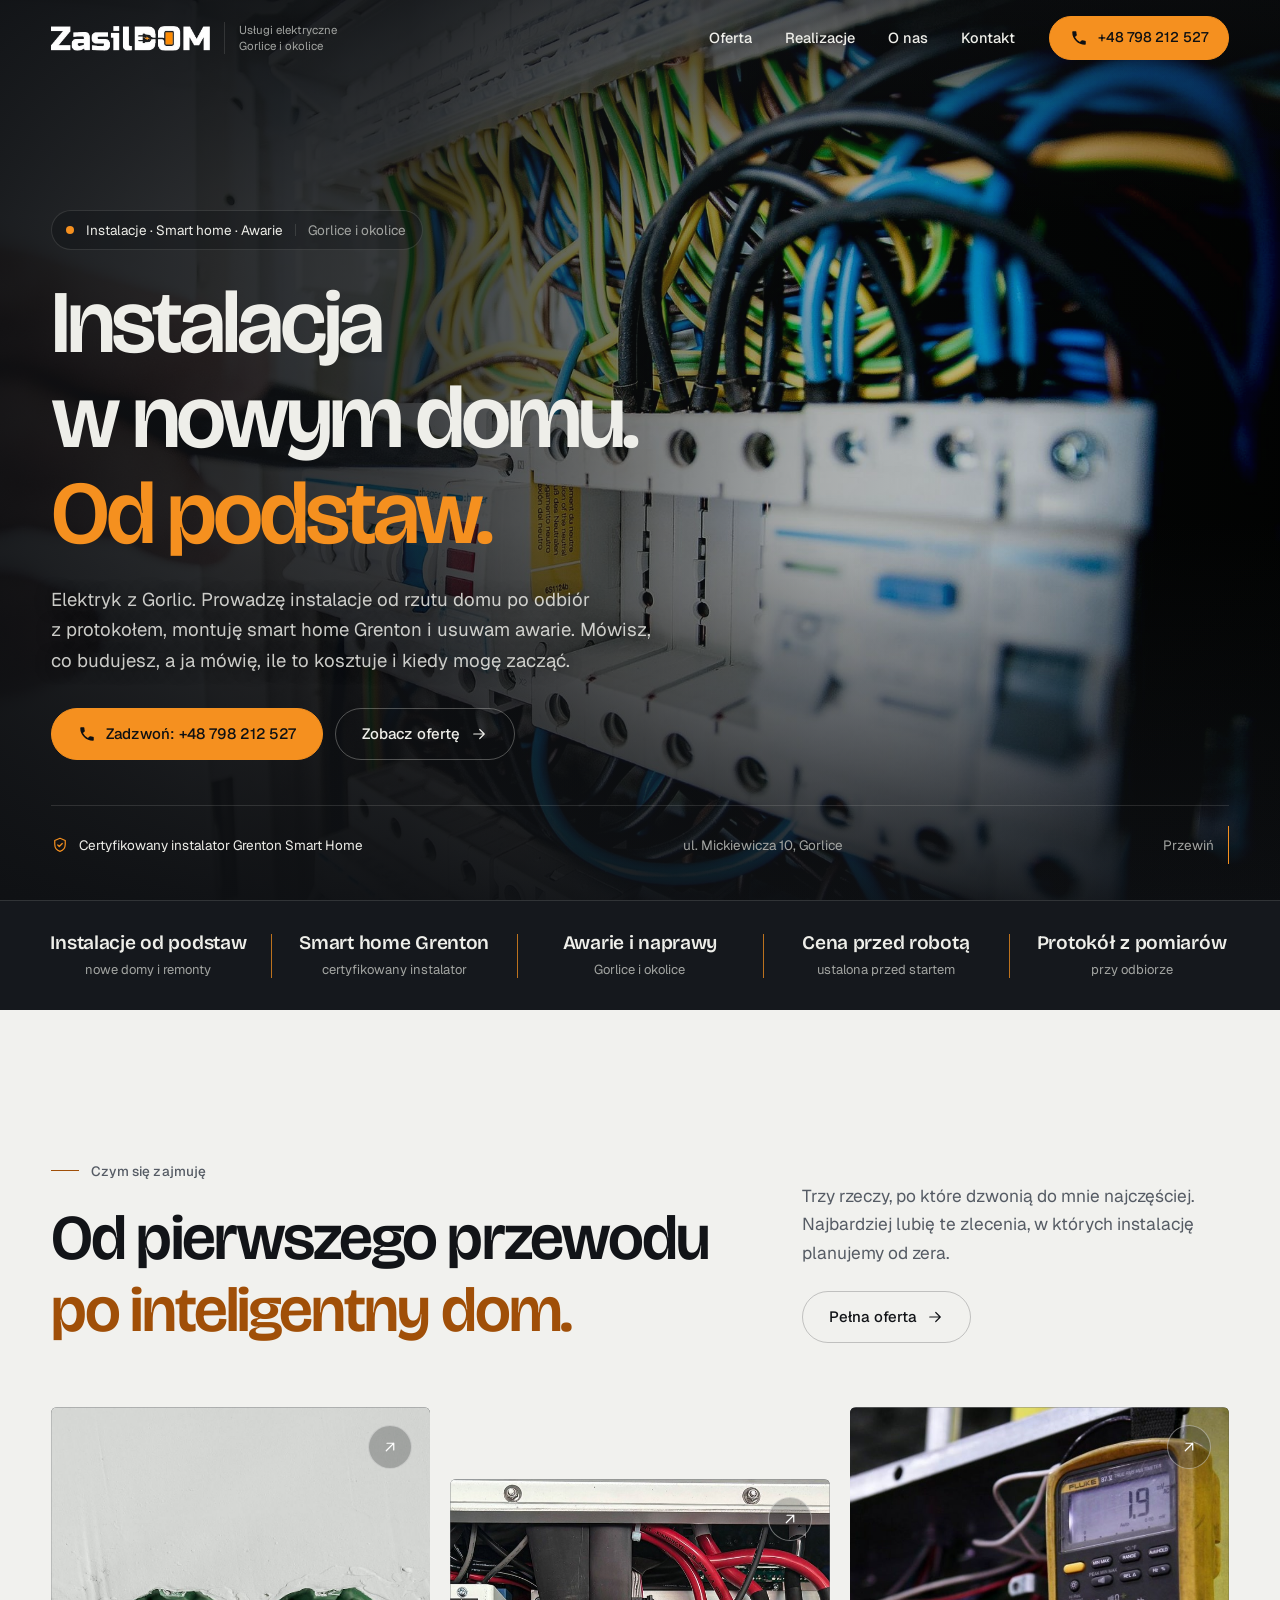
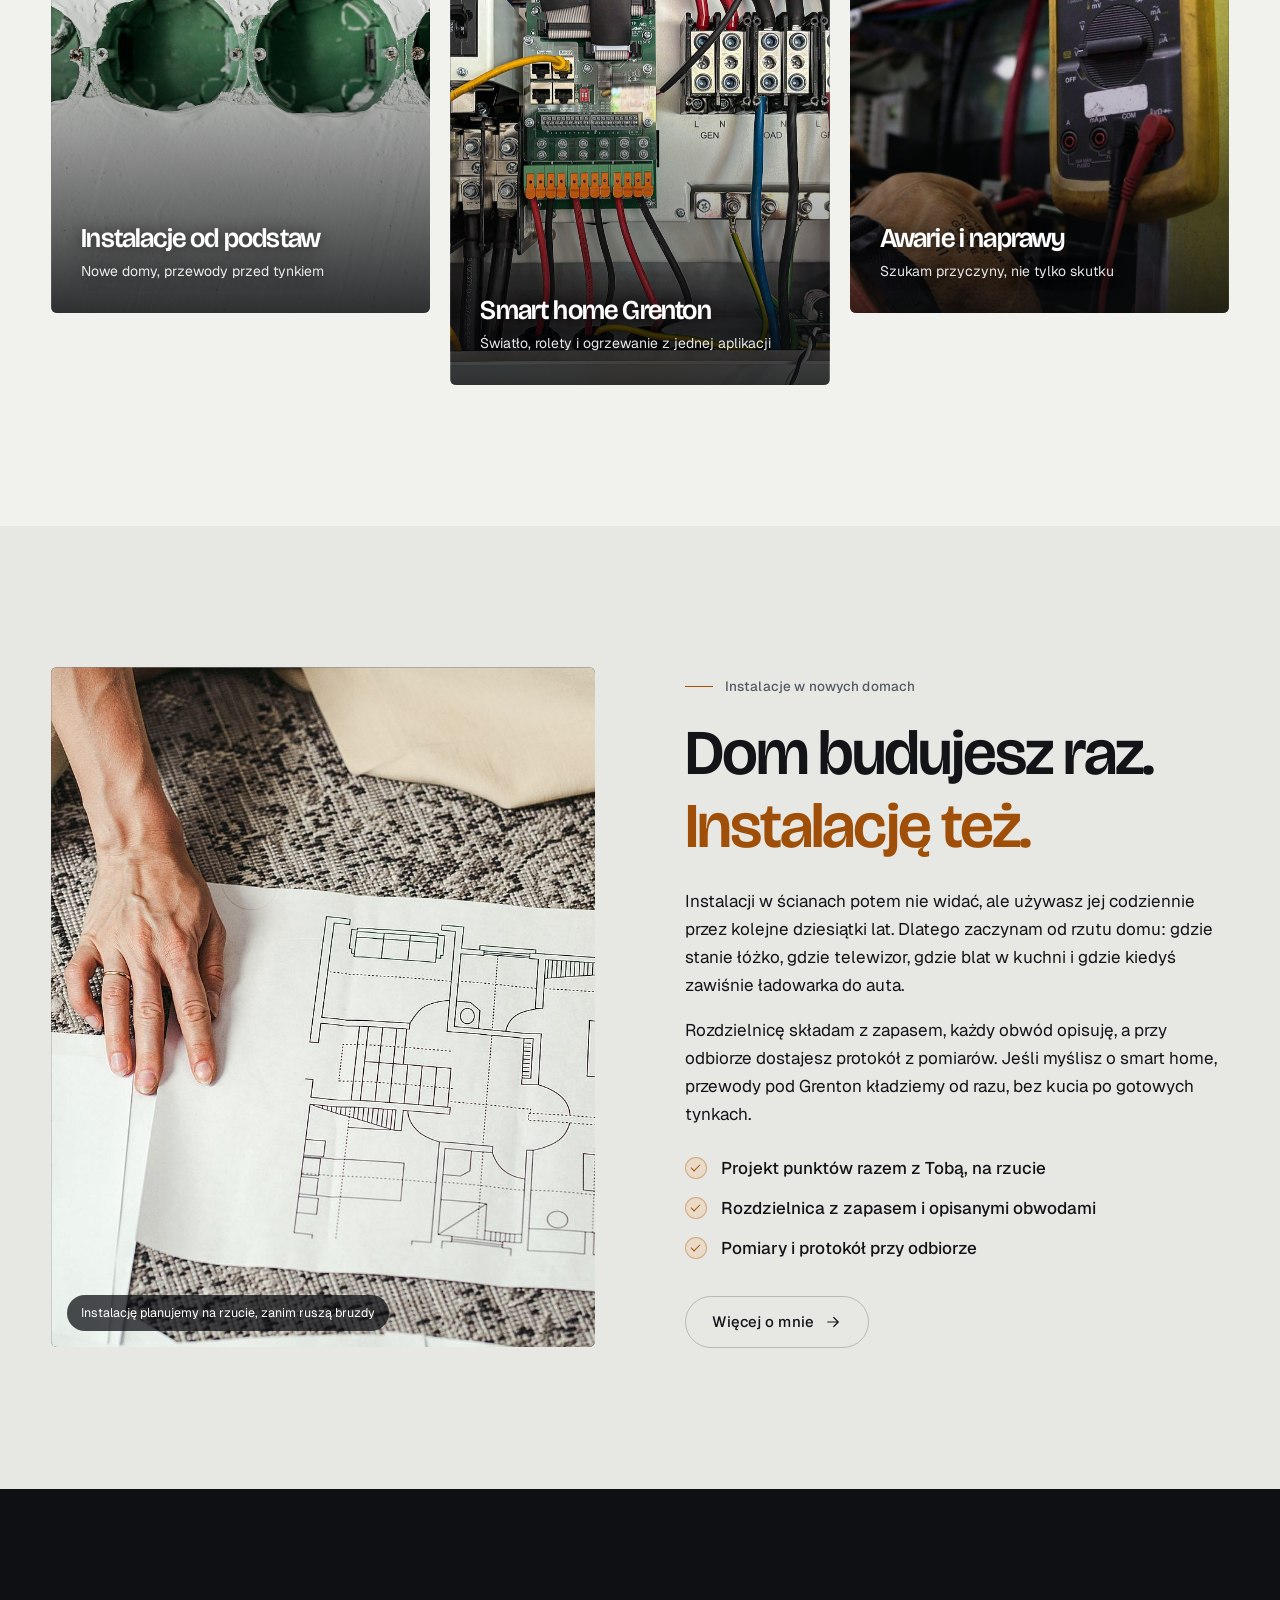
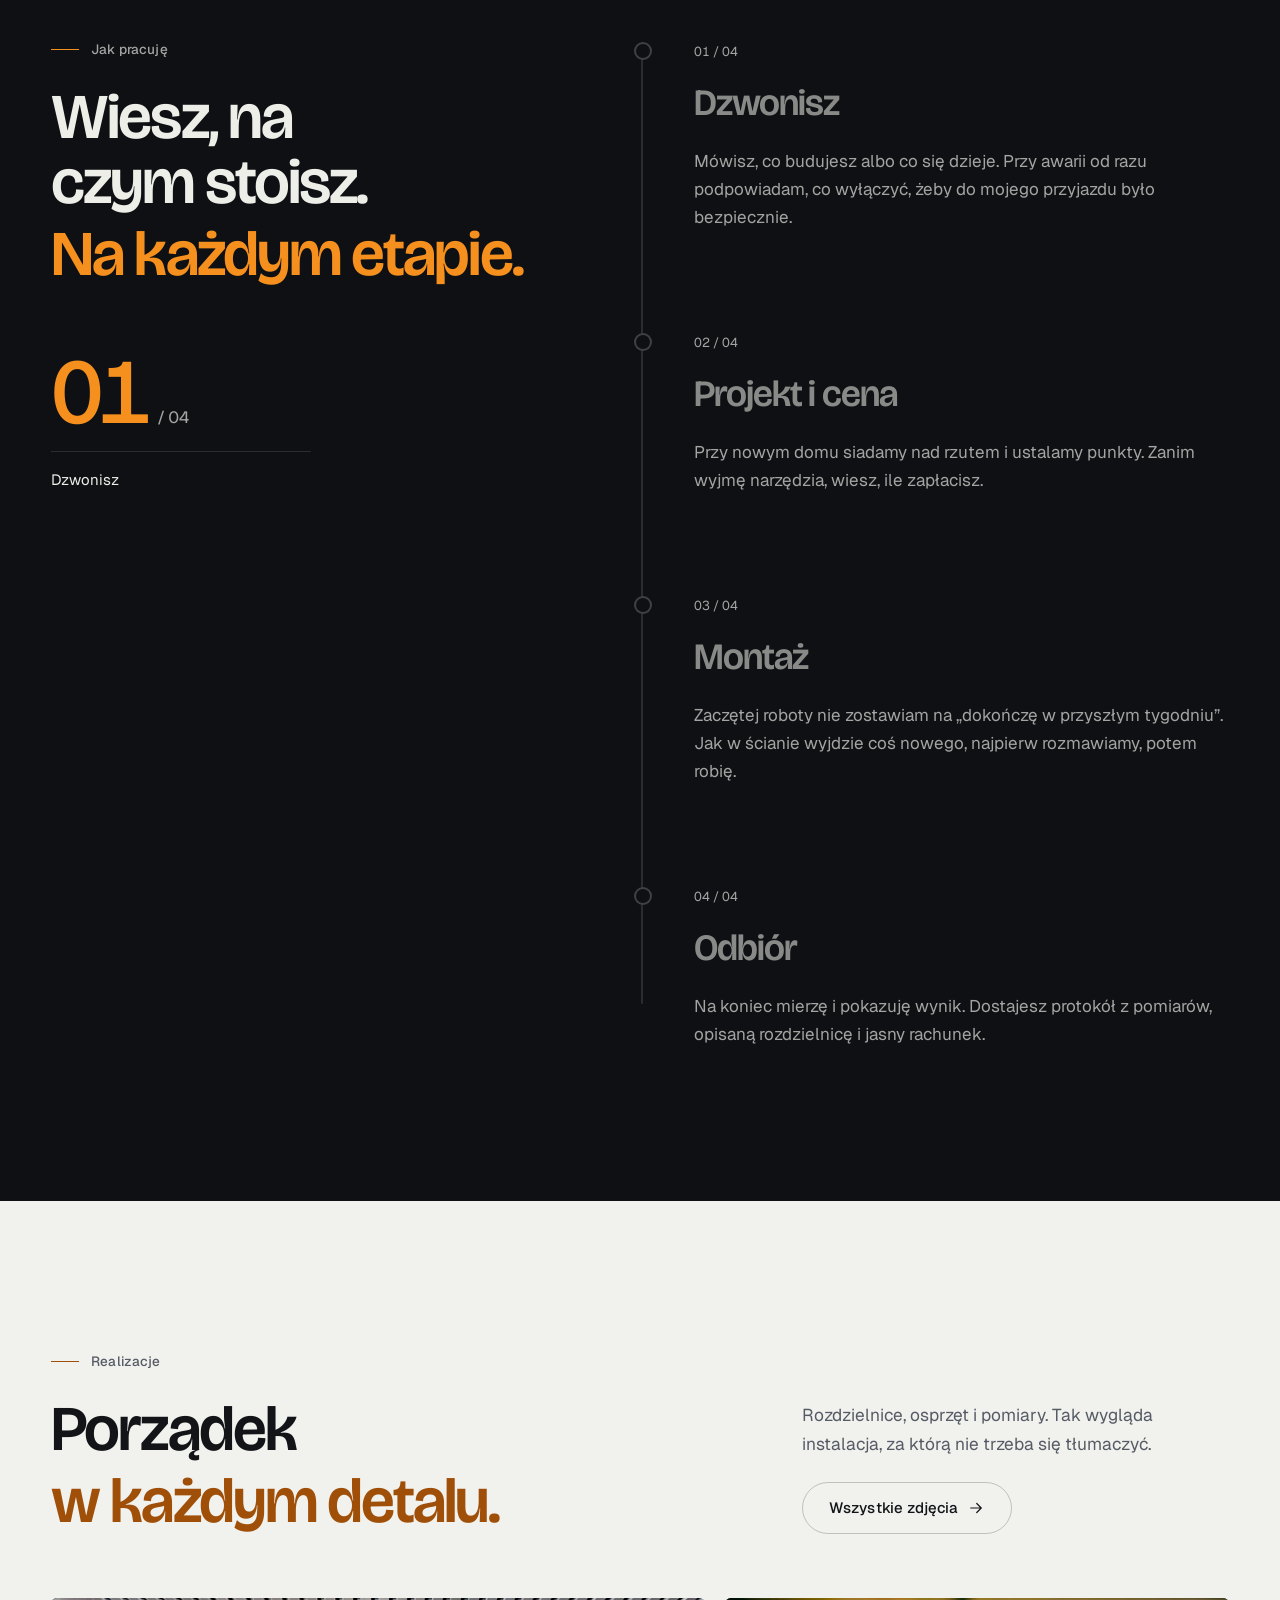
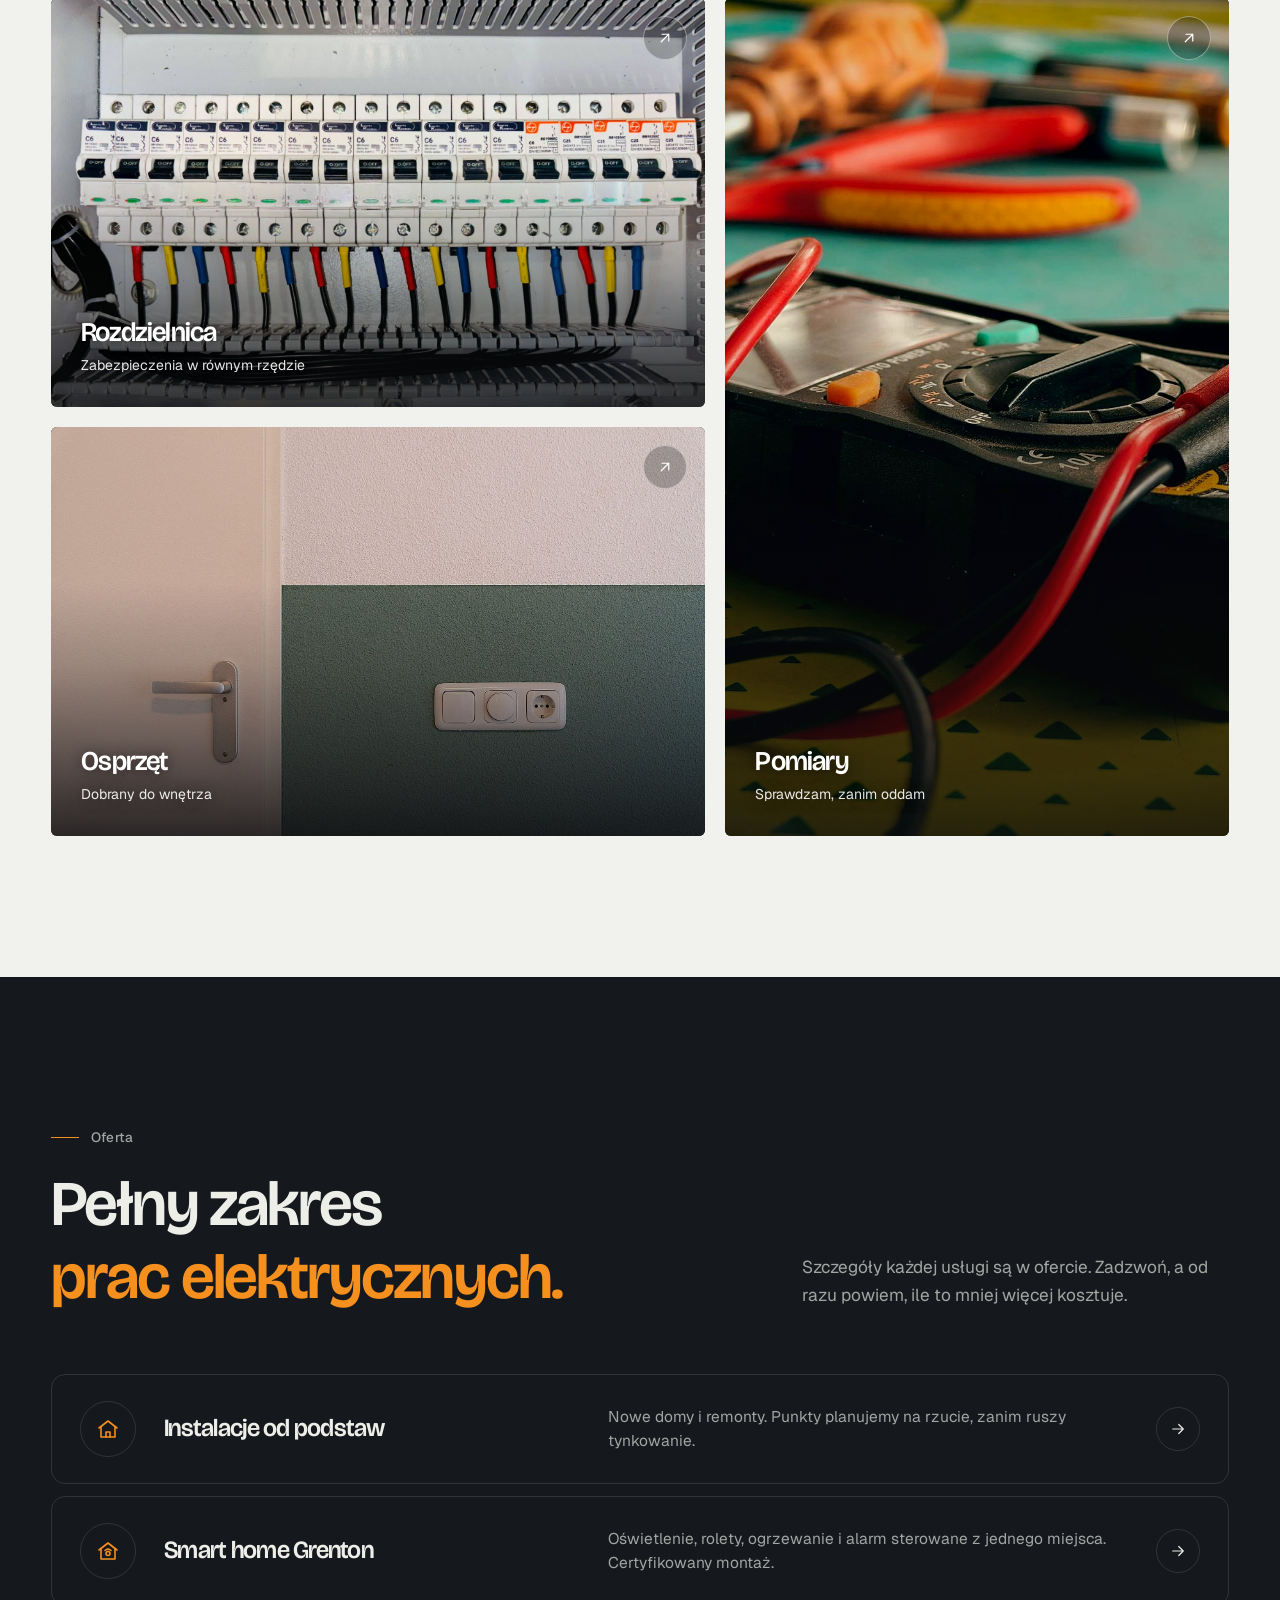
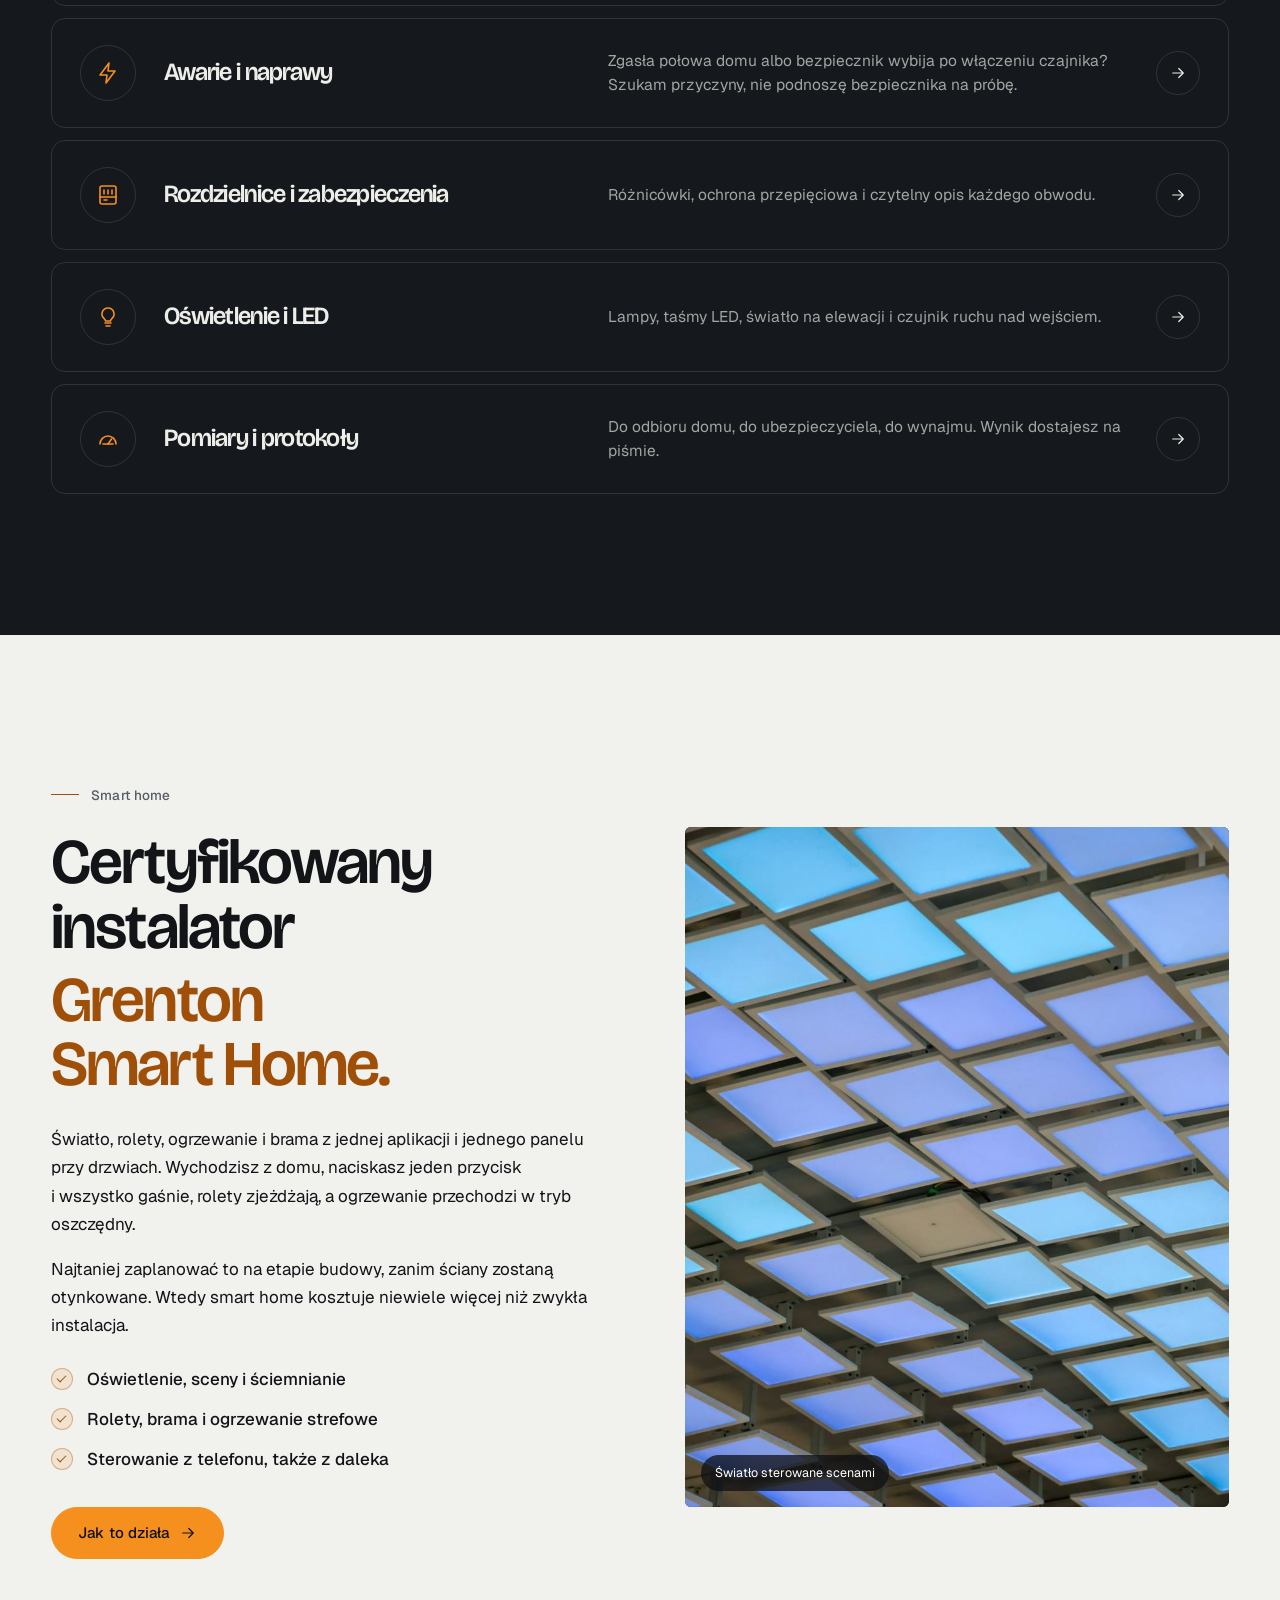
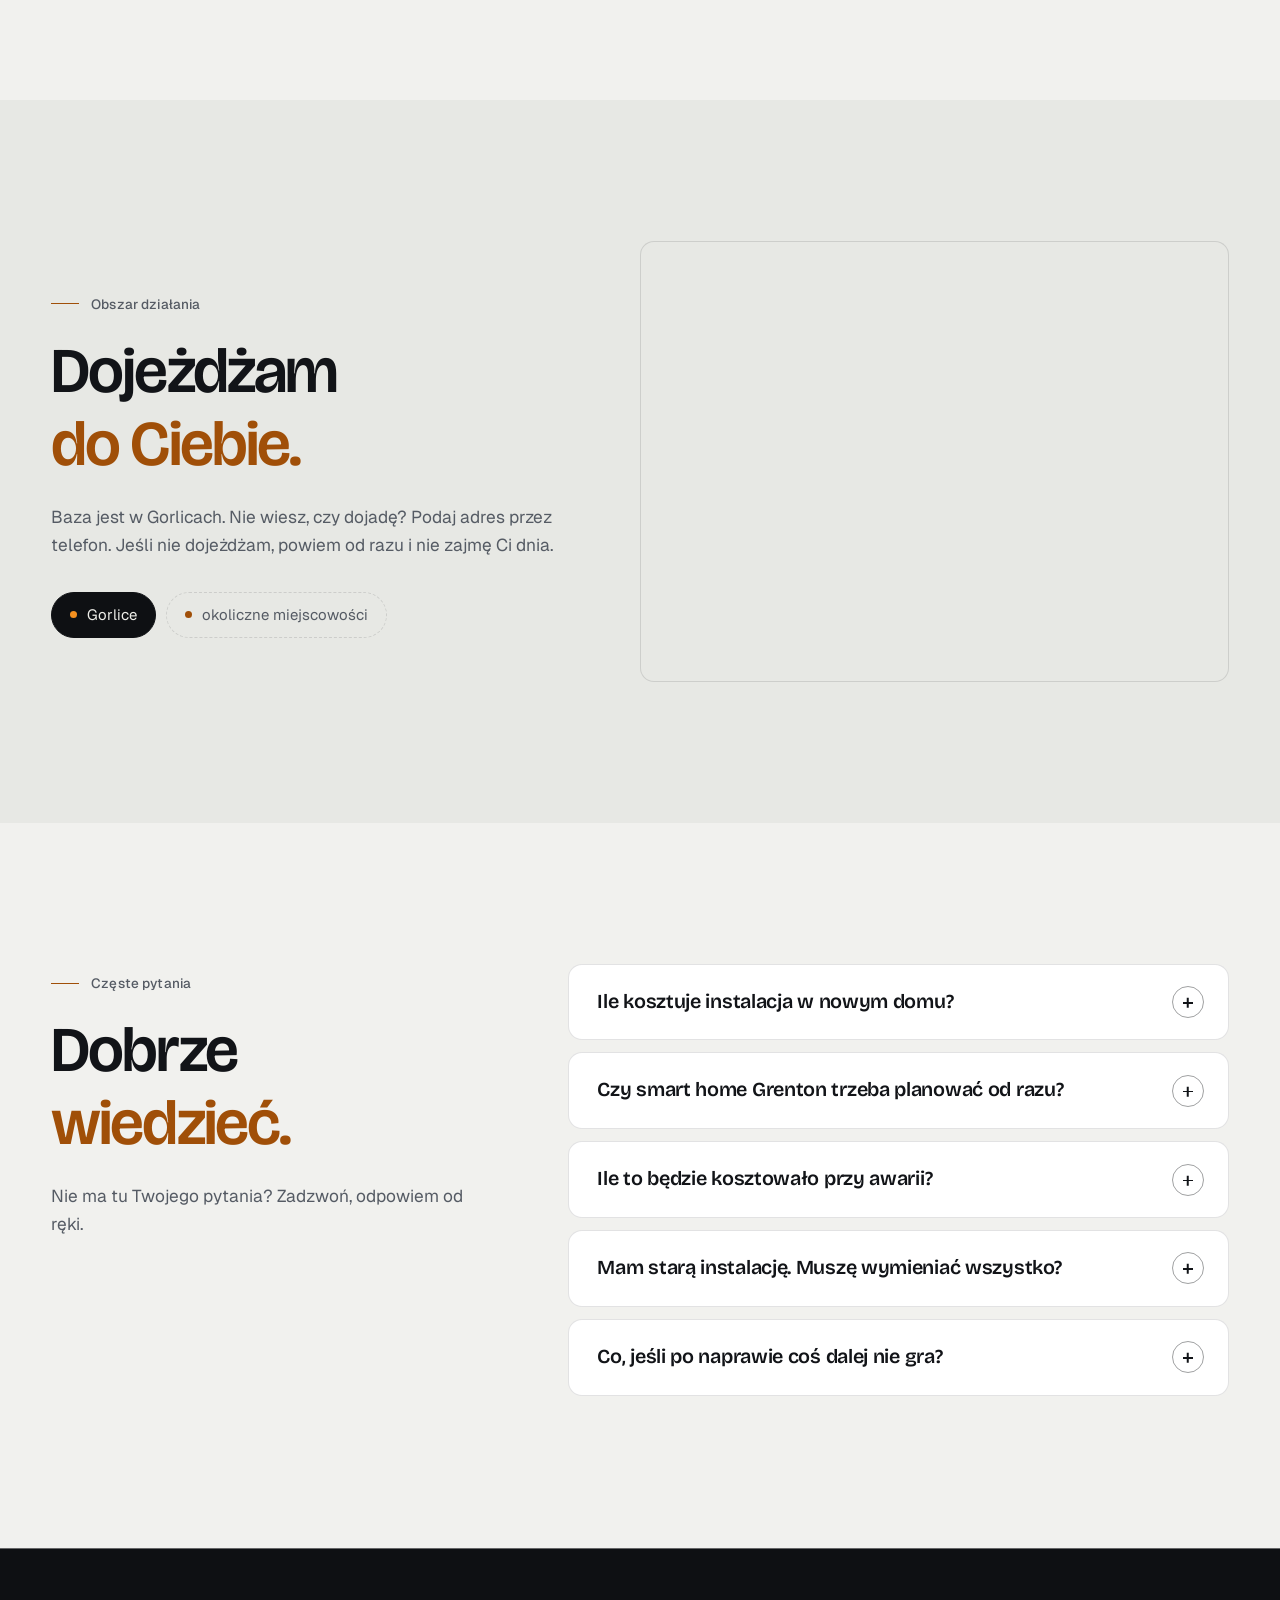
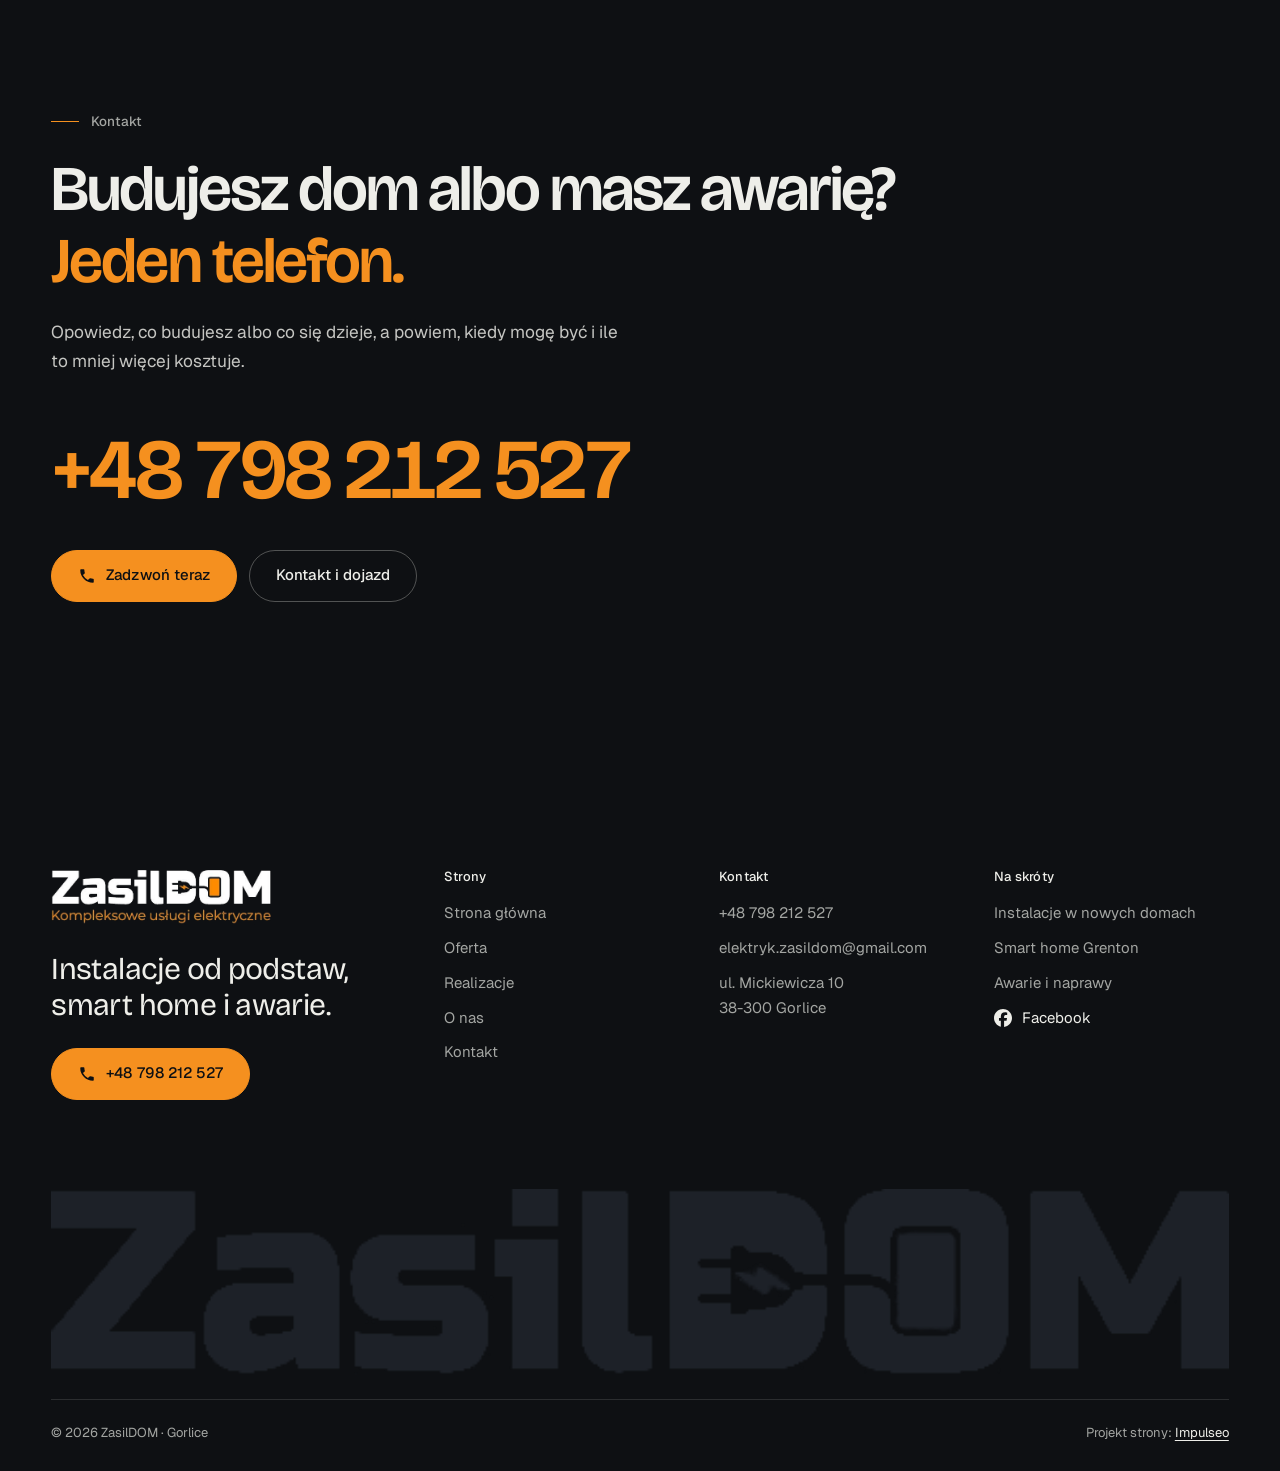
==== commit fc0d5f29: "[claude-edit][cmt:0d244b38-ec4b-436c-8c28-1afba915b378] nowy projekt jak ElMac (grafit + pomarańcz z" ====
--- a/index.html
+++ b/index.html
@@ -3,225 +3,377 @@
 <head>
 <meta charset="UTF-8">
 <meta name="viewport" content="width=device-width, initial-scale=1.0">
-<title>ZasilDOM - elektryk, awarie i instalacje</title>
-<meta name="description" content="Elektryk w Gorlicach z dojazdem. Awarie, instalacje, rozdzielnice, oświetlenie, pomiary z protokołem. Cenę znasz przed robotą. Zadzwoń: 798 212 527.">
-<link rel="canonical" href="https://kris20032.github.io/zasildom/">
+<title>ZasilDOM - elektryk Gorlice | instalacje w nowych domach, smart home Grenton</title>
+<meta name="description" content="Elektryk z Gorlic. Instalacje elektryczne od podstaw w nowych domach, smart home Grenton (certyfikowany instalator), awarie i naprawy, rozdzielnice, pomiary z protokołem. Zadzwoń: +48 798 212 527.">
+<link rel="canonical" href="https://impulseo-pl.github.io/zasildom/">
 <meta name="robots" content="noindex, nofollow">
+<meta name="theme-color" content="#0E1013">
 <meta property="og:type" content="website">
 <meta property="og:locale" content="pl_PL">
 <meta property="og:site_name" content="ZasilDOM">
-<meta property="og:title" content="ZasilDOM - elektryk, awarie i instalacje">
-<meta property="og:description" content="Elektryk w Gorlicach z dojazdem. Awarie, instalacje, rozdzielnice, oświetlenie, pomiary z protokołem. Cenę znasz przed robotą. Zadzwoń: 798 212 527.">
-<meta property="og:url" content="https://kris20032.github.io/zasildom/">
-<meta property="og:image" content="https://kris20032.github.io/zasildom/img/og.jpg">
+<meta property="og:title" content="ZasilDOM - elektryk Gorlice | instalacje w nowych domach, smart home Grenton">
+<meta property="og:description" content="Elektryk z Gorlic. Instalacje elektryczne od podstaw w nowych domach, smart home Grenton (certyfikowany instalator), awarie i naprawy, rozdzielnice, pomiary z protokołem. Zadzwoń: +48 798 212 527.">
+<meta property="og:url" content="https://impulseo-pl.github.io/zasildom/">
+<meta property="og:image" content="https://impulseo-pl.github.io/zasildom/img/og.jpg">
 <meta property="og:image:width" content="1200">
 <meta property="og:image:height" content="630">
 <meta name="twitter:card" content="summary_large_image">
-<script type="application/ld+json">{"@context": "https://schema.org", "@type": "Electrician", "name": "ZasilDOM", "url": "https://kris20032.github.io/zasildom/", "telephone": "+48798212527", "image": "https://kris20032.github.io/zasildom/img/og.jpg", "areaServed": "Gorlice", "sameAs": ["https://www.facebook.com/p/Elektryk-Zasildom-61582759336382/"]}</script>
+<script type="application/ld+json">{"@context": "https://schema.org", "@type": "Electrician", "name": "ZasilDOM", "url": "https://impulseo-pl.github.io/zasildom/", "telephone": "+48798212527", "email": "elektryk.zasildom@gmail.com", "image": "https://impulseo-pl.github.io/zasildom/img/og.jpg", "address": {"@type": "PostalAddress", "streetAddress": "ul. Mickiewicza 10", "postalCode": "38-300", "addressLocality": "Gorlice", "addressCountry": "PL"}, "areaServed": "Gorlice", "sameAs": ["https://www.facebook.com/p/Elektryk-Zasildom-61582759336382/"]}</script>
+<script>(function(){var d=document.documentElement;d.classList.add('js');try{if(!window.matchMedia('(prefers-reduced-motion: reduce)').matches)d.classList.add('anim');}catch(e){}setTimeout(function(){if(!d.classList.contains('anim-ok'))d.classList.remove('anim');},3500);})();</script>
+<script>(function(){try{var d=document.documentElement,q=/[?&]intro/.test(location.search);if(!q&&window.matchMedia&&matchMedia('(prefers-reduced-motion: reduce)').matches)return;if(!q&&sessionStorage.getItem('zasildom_intro'))return;sessionStorage.setItem('zasildom_intro','1');d.classList.add('intro-on');setTimeout(function(){d.classList.remove('intro-on','intro-gra','intro-out');d.classList.add('hero-go')},4600);}catch(e){}})();</script>
+<link rel="preload" as="image" href="img/hero.jpg" fetchpriority="high">
 <link rel="preconnect" href="https://fonts.googleapis.com">
 <link rel="preconnect" href="https://fonts.gstatic.com" crossorigin>
-<link href="https://fonts.googleapis.com/css2?family=Sora:wght@600;700;800&family=Manrope:wght@400;500;600&display=swap" rel="stylesheet">
-<link rel="stylesheet" href="assets/styles.css?v=376cbfce">
+<link href="https://fonts.googleapis.com/css2?family=Bricolage+Grotesque:opsz,wght@12..96,400..700&family=Geist:wght@400..600&display=swap" rel="stylesheet">
+<link rel="stylesheet" href="assets/styles.css?v=20261022a">
+<script src="assets/lenis.min.js?v=1.1.20" defer></script>
+<script src="assets/main.js?v=20261022a" defer></script>
 </head>
 <body>
-
-<header class="nav">
-  <div class="wrap nav-inner">
-    <a class="brand brand-has-logo" href="index.html"><img class="brand-logo" src="img/logo.png" alt="ZasilDOM" width="543" height="134" decoding="async"></a>
-    <nav class="nav-links">
-      <a href="oferta.html">Oferta</a>
-      <a href="realizacje.html">Realizacje</a>
-      <a href="o-nas.html">O nas</a>
-      <a href="kontakt.html">Kontakt</a>
-      <a href="tel:+48798212527" class="btn btn-accent">Zadzwoń +48 798 212 527</a>
-    </nav>
-    <button class="nav-toggle" aria-label="Menu"><span></span><span></span><span></span></button>
-  </div>
+<a class="skip" href="#tresc">Przejdź do treści</a>
+<header class="site-head">
+<div class="intro" aria-hidden="true"><span class="intro-line"><i></i></span><span class="intro-meta">usługi elektryczne · Gorlice</span></div><div class="head-in">
+  <a class="brand" href="index.html" aria-label="ZasilDOM - strona główna">
+    <span class="znak nav-logo"><img class="wm" src="img/logo-znak.png" alt="ZasilDOM" width="539" height="85" decoding="async"><img class="wm-c" src="img/logo-znak-ciemne.png" alt="" aria-hidden="true" width="539" height="85" decoding="async"></span>
+    <span class="brand-sub">Usługi elektryczne<br>Gorlice i okolice</span>
+  </a>
+  <nav class="nav-links" aria-label="Menu główne">
+    <a class="nl" href="oferta.html">Oferta</a><a class="nl" href="realizacje.html">Realizacje</a><a class="nl" href="o-nas.html">O&nbsp;nas</a><a class="nl" href="kontakt.html">Kontakt</a>
+    <a class="btn btn-copper nav-cta" href="tel:+48798212527"><svg class="ico" width="16" height="16" viewBox="0 0 24 24" fill="none" aria-hidden="true"><path d="M6.6 10.8a15.5 15.5 0 0 0 6.6 6.6l2.2-2.2a1 1 0 0 1 1-.24 11.4 11.4 0 0 0 3.6.58 1 1 0 0 1 1 1V20a1 1 0 0 1-1 1A17 17 0 0 1 3 4a1 1 0 0 1 1-1h3.5a1 1 0 0 1 1 1c0 1.25.2 2.46.58 3.6a1 1 0 0 1-.25 1l-2.23 2.2Z" fill="currentColor"/></svg>+48 798 212 527</a>
+  </nav>
+  <button class="burger" type="button" aria-label="Otwórz menu" aria-expanded="false" aria-controls="mnav"><span></span><span></span></button>
+</div>
 </header>
-
-<main>
-<section class="hero-fach">
-  <img class="hf-photo" src="img/hero.jpg" fetchpriority="high" data-rotate="img/g1.jpg|img/g4.jpg" alt="ZasilDOM" width="1880" height="1251">
-  <div class="hf-panel">
-    <div class="hf-inner">
-      <span class="hf-kicker">Usługi elektryczne</span>
-      <h1 class="hf-title">Awarie, instalacje, pomiary. Gorlice i okolice. <em></em></h1>
-      <p class="hf-lead">Od wymiany gniazdka po instalację całego domu. Ty mówisz, co się dzieje - ja mówię, ile i kiedy.</p>
-      <a class="hf-phone" href="tel:+48798212527"><span class="hf-phone-lab">Zadzwoń teraz</span><span class="hf-phone-num"><svg class="ico-tel" width="16" height="16" viewBox="0 0 24 24" fill="none" aria-hidden="true"><path d="M6.6 10.8a15.5 15.5 0 0 0 6.6 6.6l2.2-2.2a1 1 0 0 1 1-.24 11.4 11.4 0 0 0 3.6.58 1 1 0 0 1 1 1V20a1 1 0 0 1-1 1A17 17 0 0 1 3 4a1 1 0 0 1 1-1h3.5a1 1 0 0 1 1 1c0 1.25.2 2.46.58 3.6a1 1 0 0 1-.25 1l-2.23 2.2Z" fill="currentColor"/></svg> +48 798 212 527</span></a>
-      <div class="hf-actions">
-        <a href="kontakt.html" class="btn btn-accent">Zadzwoń: 798 212 527 <span class="arr">→</span></a>
-        <a href="tel:+48798212527" class="btn btn-ghost hf-ghost">Zadzwoń +48 798 212 527</a>
-      </div>
-    </div>
-  </div>
-</section>
-<section class="fach-promise">
+<script>(function(){var d=document.documentElement;if(!d.classList.contains('intro-on'))return;
+var wyszlo=false,koniec=false,t0=Date.now();
+function heroGotowe(){var im=document.querySelector('.hero-media img');return !!(im&&im.complete&&im.naturalWidth>0);}
+function sprzataj(){if(koniec)return;koniec=true;d.classList.add('hero-go');d.classList.remove('intro-on','intro-gra','intro-out');
+['--i-w','--i-h','--i-px','--i-py','--i-zmniejsz','--i-baza-w','--i-baza-h'].forEach(function(k){d.style.removeProperty(k);});
+try{document.dispatchEvent(new Event('wejscie:koniec'));}catch(e){}}
+function wyjdz(){if(wyszlo||koniec)return;wyszlo=true;d.classList.add('intro-out');setTimeout(function(){d.classList.add('hero-go');},240);setTimeout(sprzataj,880);}
+function moze(){if(wyszlo||koniec)return;var t=Date.now()-t0;if(t>=1240&&(heroGotowe()||t>=1700))wyjdz();else setTimeout(moze,60);}
+try{var znak=document.querySelector('.brand .znak'),wm=znak&&znak.querySelector('.wm');if(!wm){sprzataj();return;}
+znak.classList.add('mierze');var r=wm.getBoundingClientRect();znak.classList.remove('mierze');
+if(!r.width||!r.height){sprzataj();return;}
+var W=window.innerWidth,H=window.innerHeight,cel=W<680?Math.min(W*0.74,340):Math.min(W*0.4,560);cel=Math.max(r.width,cel);
+var u=function(k,v){d.style.setProperty(k,v);};
+u('--i-w',Math.round(cel)+'px');u('--i-h',Math.round(cel*r.height/r.width)+'px');u('--i-zmniejsz',(r.width/cel).toFixed(4));
+u('--i-px',Math.round(r.left+r.width/2-W/2)+'px');u('--i-py',Math.round(r.top+r.height/2-H/2)+'px');
+u('--i-baza-w',Math.round(r.width)+'px');u('--i-baza-h',Math.round(r.height)+'px');
+requestAnimationFrame(function(){requestAnimationFrame(function(){d.classList.add('intro-gra');t0=Date.now();moze();});});
+['wheel','touchstart','keydown','pointerdown'].forEach(function(ev){window.addEventListener(ev,function(){sprzataj();},{once:true,passive:true});});
+setTimeout(sprzataj,3900);
+}catch(e){sprzataj();}})();</script>
+<div class="mnav" id="mnav">
+  <div class="mnav-in">
+    <a class="ml" href="index.html" aria-current="page">Strona główna</a><a class="ml" href="oferta.html">Oferta</a><a class="ml" href="realizacje.html">Realizacje</a><a class="ml" href="o-nas.html">O&nbsp;nas</a><a class="ml" href="kontakt.html">Kontakt</a>
+    <div class="mnav-foot">
+      <span>Instalacje, smart home i&nbsp;awarie. Gorlice i&nbsp;okolice.</span>
+      <a class="btn btn-copper" href="tel:+48798212527"><svg class="ico" width="16" height="16" viewBox="0 0 24 24" fill="none" aria-hidden="true"><path d="M6.6 10.8a15.5 15.5 0 0 0 6.6 6.6l2.2-2.2a1 1 0 0 1 1-.24 11.4 11.4 0 0 0 3.6.58 1 1 0 0 1 1 1V20a1 1 0 0 1-1 1A17 17 0 0 1 3 4a1 1 0 0 1 1-1h3.5a1 1 0 0 1 1 1c0 1.25.2 2.46.58 3.6a1 1 0 0 1-.25 1l-2.23 2.2Z" fill="currentColor"/></svg>+48 798 212 527</a>
+    </div>
+  </div>
+</div>
+<main id="tresc">
+
+<section class="hero">
+  <div class="hero-media"><img src="img/hero.jpg" alt="Elektryk sprawdza połączenia w rozdzielnicy próbnikiem" width="1880" height="1251" decoding="async" fetchpriority="high"></div>
+  <div class="hero-in">
+    <p class="hero-tag up" style="--d:0"><span class="live" aria-hidden="true"></span>Instalacje · Smart home · Awarie<span class="sep" aria-hidden="true"></span><span class="muted">Gorlice i&nbsp;okolice</span></p>
+    <h1><span class="ln"><span class="ln-i" style="--k:0">Instalacja</span></span><span class="ln"><span class="ln-i" style="--k:1">w nowym domu.</span></span><span class="ln"><span class="ln-i" style="--k:2"><em>Od podstaw.</em></span></span></h1>
+    <p class="hero-lead up" style="--d:380">Elektryk z&nbsp;Gorlic. Prowadzę instalacje od rzutu domu po odbiór z&nbsp;protokołem, montuję smart home Grenton i&nbsp;usuwam awarie. Mówisz, co budujesz, a&nbsp;ja mówię, ile to kosztuje i&nbsp;kiedy mogę zacząć.</p>
+    <div class="hero-ctas up" style="--d:500">
+      <a class="btn btn-copper" href="tel:+48798212527"><svg class="ico" width="16" height="16" viewBox="0 0 24 24" fill="none" aria-hidden="true"><path d="M6.6 10.8a15.5 15.5 0 0 0 6.6 6.6l2.2-2.2a1 1 0 0 1 1-.24 11.4 11.4 0 0 0 3.6.58 1 1 0 0 1 1 1V20a1 1 0 0 1-1 1A17 17 0 0 1 3 4a1 1 0 0 1 1-1h3.5a1 1 0 0 1 1 1c0 1.25.2 2.46.58 3.6a1 1 0 0 1-.25 1l-2.23 2.2Z" fill="currentColor"/></svg>Zadzwoń: +48 798 212 527</a>
+      <a class="btn btn-ghost" href="oferta.html">Zobacz ofertę<svg class="ico arr" width="18" height="18" viewBox="0 0 24 24" fill="none" stroke="currentColor" stroke-width="1.6" stroke-linecap="round" stroke-linejoin="round" aria-hidden="true"><path d="M5 12h14M13 6l6 6-6 6"/></svg></a>
+    </div>
+    <div class="hero-foot up" style="--d:640">
+      <span class="cert"><svg class="ico" width="18" height="18" viewBox="0 0 24 24" fill="none" stroke="currentColor" stroke-width="1.6" stroke-linecap="round" stroke-linejoin="round" aria-hidden="true"><path d="M12 3 5 6v5c0 4.4 3 8.3 7 9.5 4-1.2 7-5.1 7-9.5V6l-7-3z"/><path d="m9 12 2 2 4-4"/></svg>Certyfikowany instalator Grenton Smart Home</span>
+      <span>ul. Mickiewicza 10, Gorlice</span>
+      <span class="cue" aria-hidden="true">Przewiń<span class="cue-line"><i></i></span></span>
+    </div>
+  </div>
+</section>
+
+<section class="strip" aria-label="Najważniejsze w skrócie">
+  <div class="strip-in">
+    <div class="strip-it"><div class="k">Instalacje od podstaw</div><div class="v">nowe domy i&nbsp;remonty</div></div>
+    <div class="strip-it"><div class="k">Smart home Grenton</div><div class="v">certyfikowany instalator</div></div>
+    <div class="strip-it"><div class="k">Awarie i&nbsp;naprawy</div><div class="v">Gorlice i&nbsp;okolice</div></div>
+    <div class="strip-it"><div class="k">Cena przed robotą</div><div class="v">ustalona przed startem</div></div>
+    <div class="strip-it"><div class="k">Protokół z&nbsp;pomiarów</div><div class="v">przy odbiorze</div></div>
+  </div>
+</section>
+
+<section class="sec" id="uslugi">
   <div class="wrap">
-    <ul class="fp-row reveal"><li>Bezpłatna wycena</li><li>Dojazd: Gorlice i okolice</li><li>Gwarancja na robociznę</li></ul>
-  </div>
-</section>
-<section class="awaria">
-  <div class="wrap">
-      <div class="reveal">
-        <h3>Awaria? Jesteśmy pod telefonem.</h3>
-        <p>Szybki dojazd na pilne zgłoszenia.</p>
-      </div>
-      <a class="btn btn-accent" href="tel:+48798212527">Zadzwoń teraz: +48 798 212 527</a>
-  </div>
-</section>
-<section class="gateways-band">
-  <div class="wrap">
-    <div class="gateways">
-      <a href="oferta.html" class="gateway reveal"><img src="img/g2.jpg" alt="Awarie i usterki" loading="lazy" width="1880" height="1255" decoding="async"><span class="g-ttl">Awarie i usterki</span></a>
-      <a href="oferta.html" class="gateway reveal"><img src="img/g3.jpg" alt="Instalacje elektryczne" loading="lazy" width="1818" height="1186" decoding="async"><span class="g-ttl">Instalacje elektryczne</span></a>
-      <a href="oferta.html" class="gateway reveal"><img src="img/g5.jpg" alt="Rozdzielnice i zabezpieczenia" loading="lazy" width="1880" height="1253" decoding="async"><span class="g-ttl">Rozdzielnice i zabezpieczenia</span></a>
-    </div>
-  </div>
-</section>
-<section class="proces proces-os fachowcy">
+    <div class="sec-head">
+      <div>
+        <p class="eyebrow rv">Czym się zajmuję</p>
+        <h2 class="h2 rv rv-h"><span class="ln"><span class="ln-i" style="--k:0">Od pierwszego przewodu</span></span><span class="ln"><span class="ln-i" style="--k:1"><em>po inteligentny dom.</em></span></span></h2>
+      </div>
+      <div class="side rv" style="--d:120">
+        <p class="lead">Trzy rzeczy, po które dzwonią do mnie najczęściej. Najbardziej lubię te zlecenia, w&nbsp;których instalację planujemy od zera.</p>
+        <a class="btn btn-ghost" href="oferta.html">Pełna oferta<svg class="ico arr" width="18" height="18" viewBox="0 0 24 24" fill="none" stroke="currentColor" stroke-width="1.6" stroke-linecap="round" stroke-linejoin="round" aria-hidden="true"><path d="M5 12h14M13 6l6 6-6 6"/></svg></a>
+      </div>
+    </div>
+    <div class="tiles-3">
+      <a class="tile rv-img rv" style="--d:0" href="oferta.html#instalacje">
+        <img src="img/g1.jpg" alt="Puszki instalacyjne osadzone w ścianie przed tynkowaniem" width="1880" height="1255" decoding="async">
+        <span class="go" aria-hidden="true"><svg class="ico" width="18" height="18" viewBox="0 0 24 24" fill="none" stroke="currentColor" stroke-width="1.6" stroke-linecap="round" stroke-linejoin="round" aria-hidden="true"><path d="M7 17 17 7M8 7h9v9"/></svg></span>
+        <span class="tile-cap"><h3>Instalacje od podstaw</h3><span>Nowe domy, przewody przed tynkiem</span></span>
+      </a><a class="tile rv-img rv" style="--d:120" href="oferta.html#smart-home">
+        <img src="img/g8.jpg" alt="Szafka automatyki z modułami sterującymi" width="1300" height="938" decoding="async">
+        <span class="go" aria-hidden="true"><svg class="ico" width="18" height="18" viewBox="0 0 24 24" fill="none" stroke="currentColor" stroke-width="1.6" stroke-linecap="round" stroke-linejoin="round" aria-hidden="true"><path d="M7 17 17 7M8 7h9v9"/></svg></span>
+        <span class="tile-cap"><h3>Smart home Grenton</h3><span>Światło, rolety i&nbsp;ogrzewanie z&nbsp;jednej aplikacji</span></span>
+      </a><a class="tile rv-img rv" style="--d:240" href="oferta.html#awarie">
+        <img src="img/g9.jpg" alt="Pomiar miernikiem przy szafie elektrycznej" width="1816" height="912" decoding="async">
+        <span class="go" aria-hidden="true"><svg class="ico" width="18" height="18" viewBox="0 0 24 24" fill="none" stroke="currentColor" stroke-width="1.6" stroke-linecap="round" stroke-linejoin="round" aria-hidden="true"><path d="M7 17 17 7M8 7h9v9"/></svg></span>
+        <span class="tile-cap"><h3>Awarie i&nbsp;naprawy</h3><span>Szukam przyczyny, nie tylko skutku</span></span>
+      </a>
+    </div>
+  </div>
+</section>
+
+<section class="sec paper-2">
+  <div class="wrap about">
+    <figure class="fig rv-img rv">
+      <img src="img/g10.jpg" alt="Planowanie instalacji na rzucie domu" width="1880" height="1253" loading="lazy" decoding="async" data-plx="36" style="height:112%;margin-top:-6%">
+      <figcaption class="fig-tag">Instalację planujemy na rzucie, zanim ruszą bruzdy</figcaption>
+    </figure>
+    <div>
+      <p class="eyebrow rv">Instalacje w&nbsp;nowych domach</p>
+      <h2 class="h2 rv rv-h"><span class="ln"><span class="ln-i" style="--k:0">Dom budujesz raz.</span></span><span class="ln"><span class="ln-i" style="--k:1"><em>Instalację też.</em></span></span></h2>
+      <p class="rv" style="--d:100;margin-top:28px">Instalacji w&nbsp;ścianach potem nie widać, ale używasz jej codziennie przez kolejne dziesiątki lat. Dlatego zaczynam od rzutu domu: gdzie stanie łóżko, gdzie telewizor, gdzie blat w&nbsp;kuchni i&nbsp;gdzie kiedyś zawiśnie ładowarka do auta.</p>
+      <p class="rv" style="--d:160">Rozdzielnicę składam z&nbsp;zapasem, każdy obwód opisuję, a&nbsp;przy odbiorze dostajesz protokół z&nbsp;pomiarów. Jeśli myślisz o&nbsp;smart home, przewody pod Grenton kładziemy od razu, bez kucia po gotowych tynkach.</p>
+      <ul class="ticks rv" style="--d:200"><li>Projekt punktów razem z&nbsp;Tobą, na rzucie</li><li>Rozdzielnica z&nbsp;zapasem i&nbsp;opisanymi obwodami</li><li>Pomiary i&nbsp;protokół przy odbiorze</li></ul>
+      <a class="btn btn-ghost rv" style="--d:240" href="o-nas.html">Więcej o&nbsp;mnie<svg class="ico arr" width="18" height="18" viewBox="0 0 24 24" fill="none" stroke="currentColor" stroke-width="1.6" stroke-linecap="round" stroke-linejoin="round" aria-hidden="true"><path d="M5 12h14M13 6l6 6-6 6"/></svg></a>
+    </div>
+  </div>
+</section>
+
+<section class="proces proces-os sec">
   <div class="wrap proc-grid">
     <div class="proc-side">
-      <div class="head reveal">
-        <span class="eyebrow">Jak pracujemy</span>
-        <h2>Wiesz, na czym stoisz - na każdym etapie</h2>
-        <p>Od pierwszego telefonu do odbioru roboty - krok po kroku.</p>
-      </div>
-      <div class="proc-count" aria-hidden="true"><span class="pc-cur">01</span><span class="pc-all">/ 04</span></div>
-      <div class="proc-bar" aria-hidden="true"><i></i></div>
-      <p class="proc-now" aria-hidden="true">Dzwonisz</p>
-    </div>
-    <ol class="proces-line">
-      <li class="reveal"><span class="pno">01</span><h3>Dzwonisz</h3><p>Opisujesz, co się dzieje. Od razu mówię, czy to pilne, czy może poczekać - i czy to w ogóle robota dla elektryka.</p></li>
-      <li class="reveal"><span class="pno">02</span><h3>Znasz cenę</h3><p>Zanim wyjmę narzędzia, wiesz, ile zapłacisz. Wyjdzie coś nowego w ścianie - najpierw rozmawiamy, potem robię.</p></li>
-      <li class="reveal"><span class="pno">03</span><h3>Robota</h3><p>Zaczętej roboty nie zostawiam na „dokończę w przyszłym tygodniu”. Zaczęte kończę.</p></li>
-      <li class="reveal"><span class="pno">04</span><h3>Odbiór i gwarancja</h3><p>Na koniec mierzę i pokazuję wynik - dostajesz protokół, gwarancję i jasny rachunek.</p></li>
-    </ol>
-  </div>
-</section>
-<section>
+      <p class="eyebrow rv">Jak pracuję</p>
+      <h2 class="h2 rv rv-h"><span class="ln"><span class="ln-i" style="--k:0">Wiesz, na czym stoisz.</span></span><span class="ln"><span class="ln-i" style="--k:1"><em>Na każdym etapie.</em></span></span></h2>
+      <div class="proc-count rv" style="--d:160" aria-hidden="true"><b>01</b><span>/ 04</span></div>
+      <p class="proc-now rv" style="--d:200" aria-hidden="true">Dzwonisz</p>
+    </div>
+    <div class="proc-steps">
+      <span class="wire" aria-hidden="true"><i></i></span>
+      <ol class="proc-ol"><li class="step" data-nazwa="Dzwonisz">
+          <span class="no">01 / 04</span>
+          <h3>Dzwonisz</h3>
+          <p>Mówisz, co budujesz albo co się dzieje. Przy awarii od razu podpowiadam, co wyłączyć, żeby do mojego przyjazdu było bezpiecznie.</p>
+        </li><li class="step" data-nazwa="Projekt i cena">
+          <span class="no">02 / 04</span>
+          <h3>Projekt i&nbsp;cena</h3>
+          <p>Przy nowym domu siadamy nad rzutem i&nbsp;ustalamy punkty. Zanim wyjmę narzędzia, wiesz, ile zapłacisz.</p>
+        </li><li class="step" data-nazwa="Montaż">
+          <span class="no">03 / 04</span>
+          <h3>Montaż</h3>
+          <p>Zaczętej roboty nie zostawiam na „dokończę w&nbsp;przyszłym tygodniu”. Jak w&nbsp;ścianie wyjdzie coś nowego, najpierw rozmawiamy, potem robię.</p>
+        </li><li class="step" data-nazwa="Odbiór">
+          <span class="no">04 / 04</span>
+          <h3>Odbiór</h3>
+          <p>Na koniec mierzę i&nbsp;pokazuję wynik. Dostajesz protokół z&nbsp;pomiarów, opisaną rozdzielnicę i&nbsp;jasny rachunek.</p>
+        </li></ol>
+    </div>
+  </div>
+</section>
+
+<section class="sec">
   <div class="wrap">
-    <div class="head reveal">
-      <span class="eyebrow">Realizacje</span>
-      <h2>Z ostatnich robót</h2>
-      <p>Rozdzielnice, oświetlenie, nowe obwody - stan z dnia oddania, bez upiększania.</p>
-    </div>
-    <div class="gallery">
-      <div class="tile t-two3 reveal"><img src="img/g6.jpg" alt="ZasilDOM" loading="lazy" width="1731" height="1300" decoding="async"></div>
-      <div class="tile t-third reveal"><img src="img/g7.jpg" alt="ZasilDOM" loading="lazy" width="1880" height="1253" decoding="async"></div>
-      <div class="tile t-third reveal"><img src="img/g8.jpg" alt="ZasilDOM" loading="lazy" width="1880" height="1357" decoding="async"></div>
-      <div class="tile t-third reveal"><img src="img/g9.jpg" alt="ZasilDOM" loading="lazy" width="1816" height="912" decoding="async"></div>
-      <div class="tile t-third reveal"><img src="img/g10.jpg" alt="ZasilDOM" loading="lazy" width="1880" height="1253" decoding="async"></div>
-    </div>
-    <div style="margin-top:var(--space-7)" class="reveal"><a href="realizacje.html" class="btn btn-accent">Pełna galeria <span class="arr">→</span></a></div>
-  </div>
-</section>
-<section class="fach-uslugi">
+    <div class="sec-head">
+      <div>
+        <p class="eyebrow rv">Realizacje</p>
+        <h2 class="h2 rv rv-h"><span class="ln"><span class="ln-i" style="--k:0">Porządek</span></span><span class="ln"><span class="ln-i" style="--k:1"><em>w każdym detalu.</em></span></span></h2>
+      </div>
+      <div class="side rv" style="--d:120">
+        <p class="lead">Rozdzielnice, osprzęt i&nbsp;pomiary. Tak wygląda instalacja, za którą nie trzeba się tłumaczyć.</p>
+        <a class="btn btn-ghost" href="realizacje.html">Wszystkie zdjęcia<svg class="ico arr" width="18" height="18" viewBox="0 0 24 24" fill="none" stroke="currentColor" stroke-width="1.6" stroke-linecap="round" stroke-linejoin="round" aria-hidden="true"><path d="M5 12h14M13 6l6 6-6 6"/></svg></a>
+      </div>
+    </div>
+    <div class="gal-3">
+      <a class="tile rv-img rv" style="--d:0" href="realizacje.html">
+        <img src="img/g15.jpg" alt="Rozdzielnica z równo poprowadzonymi przewodami" width="1830" height="1120" loading="lazy" decoding="async">
+        <span class="go" aria-hidden="true"><svg class="ico" width="18" height="18" viewBox="0 0 24 24" fill="none" stroke="currentColor" stroke-width="1.6" stroke-linecap="round" stroke-linejoin="round" aria-hidden="true"><path d="M7 17 17 7M8 7h9v9"/></svg></span>
+        <span class="tile-cap"><h3>Rozdzielnica</h3><span>Zabezpieczenia w&nbsp;równym rzędzie</span></span>
+      </a><a class="tile rv-img rv" style="--d:120" href="realizacje.html">
+        <img src="img/g6.jpg" alt="Miernik i narzędzia elektryka na stole warsztatowym" width="1731" height="1300" loading="lazy" decoding="async">
+        <span class="go" aria-hidden="true"><svg class="ico" width="18" height="18" viewBox="0 0 24 24" fill="none" stroke="currentColor" stroke-width="1.6" stroke-linecap="round" stroke-linejoin="round" aria-hidden="true"><path d="M7 17 17 7M8 7h9v9"/></svg></span>
+        <span class="tile-cap"><h3>Pomiary</h3><span>Sprawdzam, zanim oddam</span></span>
+      </a><a class="tile rv-img rv" style="--d:240" href="realizacje.html">
+        <img src="img/g4.jpg" alt="Gniazdo z włącznikiem na kolorowej ścianie" width="1880" height="1255" loading="lazy" decoding="async">
+        <span class="go" aria-hidden="true"><svg class="ico" width="18" height="18" viewBox="0 0 24 24" fill="none" stroke="currentColor" stroke-width="1.6" stroke-linecap="round" stroke-linejoin="round" aria-hidden="true"><path d="M7 17 17 7M8 7h9v9"/></svg></span>
+        <span class="tile-cap"><h3>Osprzęt</h3><span>Dobrany do wnętrza</span></span>
+      </a>
+    </div>
+  </div>
+</section>
+
+<section class="sec dark-2" id="oferta">
   <div class="wrap">
-    <div class="head reveal">
-      <span class="eyebrow">Oferta</span>
-      <h2>Zakres robót</h2>
-      <p>Zakres prac, jaki robię najczęściej - pełny opis i wycenę znajdziesz niżej.</p>
-    </div>
-    <ul class="fu-list">
-      <li class="fu-row reveal"><div class="fu-name">Awarie i usterki</div><div class="fu-desc">Nagle zgasła połowa mieszkania? Bezpiecznik wybija po włączeniu czajnika?</div><a class="fu-cta" href="kontakt.html">Wycena <span class="arr">→</span></a></li>
-      <li class="fu-row reveal"><div class="fu-name">Instalacje elektryczne</div><div class="fu-desc">Nowe mieszkanie od dewelopera? Zanim wjadą meble, dołożę punkty, których zabraknie: gniazda przy biurku, zasilanie płyty indukcyjnej, przygotowanie pod klimatyzację.</div><a class="fu-cta" href="kontakt.html">Wycena <span class="arr">→</span></a></li>
-      <li class="fu-row reveal"><div class="fu-name">Rozdzielnice i zabezpieczenia</div><div class="fu-desc">Tablica z korkami pamięta poprzedniego właściciela? Składam i modernizuję rozdzielnice: nowe zabezpieczenia, różnicówki, ochrona przepięciowa i czytelny opis na drzwiczkach - żeby przy usterce dało się wyłączyć jeden obwód, a nie cały dom.</div><a class="fu-cta" href="kontakt.html">Wycena <span class="arr">→</span></a></li>
-      <li class="fu-row reveal"><div class="fu-name">Oświetlenie i LED</div><div class="fu-desc">Halogeny grzeją, świetlówki mrugają i kręcą licznikiem? Przerabiam stare oświetlenie na LED razem z zasilaczami i sterowaniem.</div><a class="fu-cta" href="kontakt.html">Wycena <span class="arr">→</span></a></li>
-      <li class="fu-row reveal"><div class="fu-name">Gniazdka, włączniki i osprzęt</div><div class="fu-desc">Za mało gniazdek i wszystko wisi na przedłużaczach? Dokładam punkty tam, gdzie ich brakuje: przy biurku, za telewizorem, na blacie w kuchni.</div><a class="fu-cta" href="kontakt.html">Wycena <span class="arr">→</span></a></li>
-      <li class="fu-row reveal"><div class="fu-name">Pomiary i protokoły</div><div class="fu-desc">Do odbioru domu, do ubezpieczyciela po szkodzie, do wynajmu - wszędzie tam potrzebny jest protokół z pomiarów, nie „działa, sprawdzałem”.</div><a class="fu-cta" href="kontakt.html">Wycena <span class="arr">→</span></a></li>
-    </ul>
-    <div style="margin-top:var(--space-7)" class="reveal"><a href="oferta.html" class="btn btn-ghost">Pełna oferta <span class="arr">→</span></a></div>
-  </div>
-</section>
-<section class="stopklatka" aria-hidden="true">
-  <div class="stk-bg" style="background-image:url(img/g13.jpg)"></div>
-</section>
-<section class="opinie op-fallback">
+    <div class="sec-head">
+      <div>
+        <p class="eyebrow rv">Oferta</p>
+        <h2 class="h2 rv rv-h"><span class="ln"><span class="ln-i" style="--k:0">Pełny zakres</span></span><span class="ln"><span class="ln-i" style="--k:1"><em>prac elektrycznych.</em></span></span></h2>
+      </div>
+      <div class="side rv" style="--d:120">
+        <p class="lead">Szczegóły każdej usługi są w&nbsp;ofercie. Zadzwoń, a&nbsp;od razu powiem, ile to mniej więcej kosztuje.</p>
+      </div>
+    </div>
+    <div class="svc-list">
+      <a class="card rv" style="--d:0" href="oferta.html#instalacje">
+        <span class="ic"><svg class="ico" width="24" height="24" viewBox="0 0 24 24" fill="none" stroke="currentColor" stroke-width="1.6" stroke-linecap="round" stroke-linejoin="round" aria-hidden="true"><path d="M3 11 12 4l9 7"/><path d="M5 10v10h14V10"/><path d="M10 20v-5h4v5"/></svg></span>
+        <h3>Instalacje od podstaw</h3>
+        <p>Nowe domy i&nbsp;remonty. Punkty planujemy na rzucie, zanim ruszy tynkowanie.</p>
+        <span class="go" aria-hidden="true"><svg class="ico arr" width="18" height="18" viewBox="0 0 24 24" fill="none" stroke="currentColor" stroke-width="1.6" stroke-linecap="round" stroke-linejoin="round" aria-hidden="true"><path d="M5 12h14M13 6l6 6-6 6"/></svg></span>
+      </a><a class="card rv" style="--d:60" href="oferta.html#smart-home">
+        <span class="ic"><svg class="ico" width="24" height="24" viewBox="0 0 24 24" fill="none" stroke="currentColor" stroke-width="1.6" stroke-linecap="round" stroke-linejoin="round" aria-hidden="true"><path d="M3 11 12 4l9 7"/><path d="M5 10v10h14V10"/><circle cx="12" cy="14.5" r="2"/><path d="M9 11.5a4.5 4.5 0 0 1 6 0"/></svg></span>
+        <h3>Smart home Grenton</h3>
+        <p>Oświetlenie, rolety, ogrzewanie i&nbsp;alarm sterowane z&nbsp;jednego miejsca. Certyfikowany montaż.</p>
+        <span class="go" aria-hidden="true"><svg class="ico arr" width="18" height="18" viewBox="0 0 24 24" fill="none" stroke="currentColor" stroke-width="1.6" stroke-linecap="round" stroke-linejoin="round" aria-hidden="true"><path d="M5 12h14M13 6l6 6-6 6"/></svg></span>
+      </a><a class="card rv" style="--d:120" href="oferta.html#awarie">
+        <span class="ic"><svg class="ico" width="24" height="24" viewBox="0 0 24 24" fill="none" stroke="currentColor" stroke-width="1.6" stroke-linecap="round" stroke-linejoin="round" aria-hidden="true"><path d="M13 2 4 14h7l-1 8 9-12h-7l1-8z"/></svg></span>
+        <h3>Awarie i&nbsp;naprawy</h3>
+        <p>Zgasła połowa domu albo bezpiecznik wybija po włączeniu czajnika? Szukam przyczyny, nie podnoszę bezpiecznika na próbę.</p>
+        <span class="go" aria-hidden="true"><svg class="ico arr" width="18" height="18" viewBox="0 0 24 24" fill="none" stroke="currentColor" stroke-width="1.6" stroke-linecap="round" stroke-linejoin="round" aria-hidden="true"><path d="M5 12h14M13 6l6 6-6 6"/></svg></span>
+      </a><a class="card rv" style="--d:180" href="oferta.html#rozdzielnice">
+        <span class="ic"><svg class="ico" width="24" height="24" viewBox="0 0 24 24" fill="none" stroke="currentColor" stroke-width="1.6" stroke-linecap="round" stroke-linejoin="round" aria-hidden="true"><rect x="4" y="3" width="16" height="18" rx="2"/><path d="M8 7v4M12 7v4M16 7v4M4 14h16M8 17h3"/></svg></span>
+        <h3>Rozdzielnice i&nbsp;zabezpieczenia</h3>
+        <p>Różnicówki, ochrona przepięciowa i&nbsp;czytelny opis każdego obwodu.</p>
+        <span class="go" aria-hidden="true"><svg class="ico arr" width="18" height="18" viewBox="0 0 24 24" fill="none" stroke="currentColor" stroke-width="1.6" stroke-linecap="round" stroke-linejoin="round" aria-hidden="true"><path d="M5 12h14M13 6l6 6-6 6"/></svg></span>
+      </a><a class="card rv" style="--d:240" href="oferta.html#oswietlenie">
+        <span class="ic"><svg class="ico" width="24" height="24" viewBox="0 0 24 24" fill="none" stroke="currentColor" stroke-width="1.6" stroke-linecap="round" stroke-linejoin="round" aria-hidden="true"><path d="M9 18h6M10 21h4"/><path d="M12 3a6 6 0 0 0-3.6 10.8c.6.5 1 1.2 1.1 2V16h5v-.2c.1-.8.5-1.5 1.1-2A6 6 0 0 0 12 3z"/></svg></span>
+        <h3>Oświetlenie i&nbsp;LED</h3>
+        <p>Lampy, taśmy LED, światło na elewacji i&nbsp;czujnik ruchu nad wejściem.</p>
+        <span class="go" aria-hidden="true"><svg class="ico arr" width="18" height="18" viewBox="0 0 24 24" fill="none" stroke="currentColor" stroke-width="1.6" stroke-linecap="round" stroke-linejoin="round" aria-hidden="true"><path d="M5 12h14M13 6l6 6-6 6"/></svg></span>
+      </a><a class="card rv" style="--d:300" href="oferta.html#pomiary">
+        <span class="ic"><svg class="ico" width="24" height="24" viewBox="0 0 24 24" fill="none" stroke="currentColor" stroke-width="1.6" stroke-linecap="round" stroke-linejoin="round" aria-hidden="true"><path d="M4 17a8 8 0 1 1 16 0"/><path d="M12 17l3.5-5"/><path d="M7 17h10"/></svg></span>
+        <h3>Pomiary i&nbsp;protokoły</h3>
+        <p>Do odbioru domu, do ubezpieczyciela, do wynajmu. Wynik dostajesz na piśmie.</p>
+        <span class="go" aria-hidden="true"><svg class="ico arr" width="18" height="18" viewBox="0 0 24 24" fill="none" stroke="currentColor" stroke-width="1.6" stroke-linecap="round" stroke-linejoin="round" aria-hidden="true"><path d="M5 12h14M13 6l6 6-6 6"/></svg></span>
+      </a>
+    </div>
+  </div>
+</section>
+
+<section class="sec" id="smart-home">
+  <div class="wrap about flip">
+    <figure class="fig rv-img rv">
+      <img src="img/g12.jpg" alt="Sufit z podświetlanymi panelami LED" width="1830" height="1202" loading="lazy" decoding="async" data-plx="36" style="height:112%;margin-top:-6%">
+      <figcaption class="fig-tag">Światło sterowane scenami</figcaption>
+    </figure>
+    <div>
+      <p class="eyebrow rv">Smart home</p>
+      <h2 class="h2 rv rv-h"><span class="ln"><span class="ln-i" style="--k:0">Certyfikowany instalator</span></span><span class="ln"><span class="ln-i" style="--k:1"><em>Grenton Smart Home.</em></span></span></h2>
+      <p class="rv" style="--d:100;margin-top:28px">Światło, rolety, ogrzewanie i&nbsp;brama z&nbsp;jednej aplikacji i&nbsp;jednego panelu przy drzwiach. Wychodzisz z&nbsp;domu, naciskasz jeden przycisk i&nbsp;wszystko gaśnie, rolety zjeżdżają, a&nbsp;ogrzewanie przechodzi w&nbsp;tryb oszczędny.</p>
+      <p class="rv" style="--d:160">Najtaniej zaplanować to na etapie budowy, zanim ściany zostaną otynkowane. Wtedy smart home kosztuje niewiele więcej niż zwykła instalacja.</p>
+      <ul class="ticks rv" style="--d:200"><li>Oświetlenie, sceny i&nbsp;ściemnianie</li><li>Rolety, brama i&nbsp;ogrzewanie strefowe</li><li>Sterowanie z&nbsp;telefonu, także z&nbsp;daleka</li></ul>
+      <a class="btn btn-copper rv" style="--d:240" href="oferta.html#smart-home">Jak to działa<svg class="ico arr" width="18" height="18" viewBox="0 0 24 24" fill="none" stroke="currentColor" stroke-width="1.6" stroke-linecap="round" stroke-linejoin="round" aria-hidden="true"><path d="M5 12h14M13 6l6 6-6 6"/></svg></a>
+    </div>
+  </div>
+</section>
+
+<section class="sec paper-2" id="dojazd">
+  <div class="wrap area">
+    <div>
+      <p class="eyebrow rv">Obszar działania</p>
+      <h2 class="h2 rv rv-h"><span class="ln"><span class="ln-i" style="--k:0">Dojeżdżam</span></span><span class="ln"><span class="ln-i" style="--k:1"><em>do Ciebie.</em></span></span></h2>
+      <p class="lead rv" style="--d:120;margin-top:26px">Baza jest w&nbsp;Gorlicach. Nie wiesz, czy dojadę? Podaj adres przez telefon. Jeśli nie dojeżdżam, powiem od razu i&nbsp;nie zajmę Ci dnia.</p>
+      <ul class="cities rv" style="--d:180">
+        <li class="base">Gorlice</li><li class="more">okoliczne miejscowości</li>
+      </ul>
+    </div>
+    <div class="map rv" style="--d:120">
+      <iframe title="Mapa dojazdu - ZasilDOM, Gorlice" src="https://maps.google.com/maps?q=ul.%20Mickiewicza%2010%2C%2038-300%20Gorlice&z=11&output=embed" loading="lazy" referrerpolicy="no-referrer-when-downgrade"></iframe>
+    </div>
+  </div>
+</section>
+
+<section class="sec" id="pytania">
+  <div class="wrap faq-wrap">
+    <div class="faq-side">
+      <p class="eyebrow rv">Częste pytania</p>
+      <h2 class="h2 rv rv-h"><span class="ln"><span class="ln-i" style="--k:0">Dobrze</span></span><span class="ln"><span class="ln-i" style="--k:1"><em>wiedzieć.</em></span></span></h2>
+      <p class="lead rv" style="--d:120;margin-top:26px">Nie ma tu Twojego pytania? Zadzwoń, odpowiem od ręki.</p>
+    </div>
+    <div>
+      <details class="faq-item rv" style="--d:0">
+          <summary>Ile kosztuje instalacja w&nbsp;nowym domu?<i></i><i></i></summary>
+          <div class="faq-a"><p>Zależy od metrażu i&nbsp;liczby punktów, dlatego zaczynamy od rzutu. Na jego podstawie dostajesz wycenę, zanim zacznę, i&nbsp;wiesz, za co płacisz.</p></div>
+        </details><details class="faq-item rv" style="--d:70">
+          <summary>Czy smart home Grenton trzeba planować od razu?<i></i><i></i></summary>
+          <div class="faq-a"><p>Najlepiej tak. Na etapie budowy wystarczy inaczej poprowadzić przewody i&nbsp;dobrać rozdzielnicę. Później też się da, ale wtedy trzeba kuć gotowe ściany.</p></div>
+        </details><details class="faq-item rv" style="--d:140">
+          <summary>Ile to będzie kosztowało przy awarii?<i></i><i></i></summary>
+          <div class="faq-a"><p>Wypytuję przez telefon i&nbsp;od razu podaję widełki. Ostateczną cenę ustalamy przy oględzinach, zanim zacznę.</p></div>
+        </details><details class="faq-item rv" style="--d:210">
+          <summary>Mam starą instalację. Muszę wymieniać wszystko?<i></i><i></i></summary>
+          <div class="faq-a"><p>Aluminium w&nbsp;ścianach to jeszcze nie wyrok, ale ma swoje lata i&nbsp;lubi luzujące się zaciski. Mówię wprost, co wymienić od razu, a&nbsp;co można zaplanować, z&nbsp;cenami, żebyś mógł rozłożyć to w&nbsp;czasie.</p></div>
+        </details><details class="faq-item rv" style="--d:280">
+          <summary>Co, jeśli po naprawie coś dalej nie gra?<i></i><i></i></summary>
+          <div class="faq-a"><p>Dzwonisz, wracam i&nbsp;mierzę jeszcze raz. Potem mówię wprost, co wyszło i&nbsp;co dalej.</p></div>
+        </details>
+    </div>
+  </div>
+</section>
+
+<section class="stopklatka">
+  <div class="stk-bg" style="background-image:url(img/g13.jpg)" aria-hidden="true"></div>
+  <div class="stk-in">
+    <p class="eyebrow rv">Kontakt</p>
+    <h2 class="h2 rv rv-h"><span class="ln"><span class="ln-i" style="--k:0">Budujesz dom albo masz awarię?</span></span><span class="ln"><span class="ln-i" style="--k:1"><em>Jeden telefon.</em></span></span></h2>
+    <p class="lead rv" style="--d:120;margin-top:24px">Opowiedz, co budujesz albo co się dzieje, a&nbsp;powiem, kiedy mogę być i&nbsp;ile to mniej więcej kosztuje.</p>
+    <a class="cta-phone rv" style="--d:180" href="tel:+48798212527">+48 798 212 527</a>
+    <div class="cta-row rv" style="--d:240">
+      <a class="btn btn-copper" href="tel:+48798212527"><svg class="ico" width="16" height="16" viewBox="0 0 24 24" fill="none" aria-hidden="true"><path d="M6.6 10.8a15.5 15.5 0 0 0 6.6 6.6l2.2-2.2a1 1 0 0 1 1-.24 11.4 11.4 0 0 0 3.6.58 1 1 0 0 1 1 1V20a1 1 0 0 1-1 1A17 17 0 0 1 3 4a1 1 0 0 1 1-1h3.5a1 1 0 0 1 1 1c0 1.25.2 2.46.58 3.6a1 1 0 0 1-.25 1l-2.23 2.2Z" fill="currentColor"/></svg>Zadzwoń teraz</a>
+      <a class="btn btn-ghost" href="kontakt.html">Kontakt i&nbsp;dojazd</a>
+    </div>
+  </div>
+</section>
+</main>
+<footer class="site-foot">
   <div class="wrap">
-    <div class="head center reveal">
-      <span class="eyebrow">Opinie</span>
-      <h2>Co mówią klienci</h2>
-      <p>Opinie trzymam tam, gdzie nie mogę ich poprawić - na Google. Wpisz ZasilDOM i przeczytaj, co ludzie piszą po robocie.</p>
-    </div>
-  </div>
-</section>
-<section class="obszar">
-  <div class="wrap">
-    <div class="head center reveal">
-      <span class="eyebrow">Obszar działania</span>
-      <h2>Dojeżdżamy do Ciebie</h2>
-    </div>
-    <p class="obszar-txt reveal" style="text-align:center;max-width:60ch;margin:0 auto 1.4rem">Nie wiesz, czy dojadę do Ciebie? Zadzwoń i podaj adres. Jak nie dojeżdżam, powiem od razu i nie zajmę Ci dnia.</p>
-    <ul class="obszar-list reveal"><li class="is-home">Gorlice</li><li>+ okolice</li></ul>
-    <div class="obszar-mapa reveal" style="margin-top:var(--space-7)">
-      <iframe title="Obszar działania - Gorlice i okolice" src="https://maps.google.com/maps?q=ZasilDOM%20Gorlice&amp;z=11&amp;output=embed" loading="lazy" referrerpolicy="no-referrer-when-downgrade" style="width:100%;height:clamp(280px,38vh,420px);border:0;display:block;border-radius:var(--r-md)"></iframe>
-    </div>
-  </div>
-</section>
-<section class="faq-klinika">
-  <div class="wrap">
-    <div class="head center reveal">
-      <span class="eyebrow">Częste pytania</span>
-      <h2>Dobrze wiedzieć</h2>
-    </div>
-    <div class="faq-list">
-      <details class="faq-item reveal"><summary>Ile to będzie kosztowało?</summary><p>Zależy, co się dzieje - dlatego wypytuję przez telefon i od razu podaję widełki. Ostateczną cenę ustalamy przy oględzinach, zanim zacznę.</p></details>
-      <details class="faq-item reveal"><summary>Czy wycena jest płatna?</summary><p>Nie. Przyjazd i wycena w Gorlicach i najbliższej okolicy są bezpłatne - płacisz dopiero za umówioną robotę.</p></details>
-      <details class="faq-item reveal"><summary>Jak szybko przyjedziesz?</summary><p>Brak prądu w całym domu to pilny wyjazd - przestawiam grafik. Dołożenie gniazdka spokojnie poczeka na umówiony termin.</p></details>
-      <details class="faq-item reveal"><summary>Czy dostanę fakturę?</summary><p>Tak - VAT albo paragon, jak wolisz. Z firmami i wspólnotami rozliczam się przelewem.</p></details>
-      <details class="faq-item reveal"><summary>Mam starą instalację. Muszę wymieniać wszystko?</summary><p>Aluminium w ścianach to jeszcze nie wyrok, ale ma swoje lata i lubi luzujące się zaciski. Mówię wprost, co wymienić od razu, a co można zaplanować - z cenami, żebyś mógł rozłożyć to w czasie.</p></details>
-      <details class="faq-item reveal"><summary>Co, jeśli po naprawie coś dalej nie gra?</summary><p>Wracam i mierzę jeszcze raz. Moja wina - poprawiam za darmo; wyszło coś nowego - mówię wprost, co i za ile.</p></details>
-    </div>
-  </div>
-</section>
-<section class="cta">
-  <div class="wrap">
-    <div class="reveal">
-      <span class="eyebrow">Współpraca</span>
-      <h2>Potrzebujesz fachowca? Wycenimy za darmo.</h2>
-      <p>Jeden telefon i przyjedziemy zobaczyć zakres. Wycena nic nie kosztuje.</p>
-    </div>
-    <div class="cta-actions reveal">
-      <a href="kontakt.html" class="btn btn-light">Zadzwoń: 798 212 527 <span class="arr">→</span></a>
-      <a href="tel:+48798212527" class="btn btn-ghost btn-ghost-cta">+48 798 212 527</a>
-    </div>
-  </div>
-</section>
-</main>
-
-<footer>
-  <div class="wrap">
-    <div class="foot-grid">
-      <div class="foot-brand">
-        <div class="name">ZasilDOM</div>
-        <p>Od wymiany gniazdka po instalację całego domu. Ty mówisz, co się dzieje - ja mówię, ile i kiedy.</p>
-      </div>
-      <div class="foot-col">
-        <h4>Nawigacja</h4>
-        <a href="oferta.html">Oferta</a>
-        <a href="realizacje.html">Realizacje</a>
-        <a href="o-nas.html">O nas</a>
-        <a href="kontakt.html">Kontakt</a>
-      </div>
-      <div class="foot-col">
+    <div class="foot-top">
+      <div>
+        <img class="foot-logo" src="img/logo.png" alt="ZasilDOM - usługi elektryczne" width="543" height="134" loading="lazy" decoding="async">
+        <p class="foot-claim">Instalacje od podstaw, smart home i&nbsp;awarie.</p>
+        <a class="btn btn-copper" href="tel:+48798212527"><svg class="ico" width="16" height="16" viewBox="0 0 24 24" fill="none" aria-hidden="true"><path d="M6.6 10.8a15.5 15.5 0 0 0 6.6 6.6l2.2-2.2a1 1 0 0 1 1-.24 11.4 11.4 0 0 0 3.6.58 1 1 0 0 1 1 1V20a1 1 0 0 1-1 1A17 17 0 0 1 3 4a1 1 0 0 1 1-1h3.5a1 1 0 0 1 1 1c0 1.25.2 2.46.58 3.6a1 1 0 0 1-.25 1l-2.23 2.2Z" fill="currentColor"/></svg>+48 798 212 527</a>
+      </div>
+      <div>
+        <h4>Strony</h4>
+        <ul><li><a href="index.html">Strona główna</a></li><li><a href="oferta.html">Oferta</a></li><li><a href="realizacje.html">Realizacje</a></li><li><a href="o-nas.html">O&nbsp;nas</a></li><li><a href="kontakt.html">Kontakt</a></li></ul>
+      </div>
+      <div>
         <h4>Kontakt</h4>
-        <a href="tel:+48798212527">+48 798 212 527</a>
-        <a href="mailto:elektryk.zasildom@gmail.com">elektryk.zasildom@gmail.com</a>
-        <p>ul. Mickiewicza 10, 38-300 Gorlice</p>
-      <div class="foot-soc">
-        <a class="soc" href="https://www.facebook.com/p/Elektryk-Zasildom-61582759336382/" target="_blank" rel="noopener" aria-label="Facebook - ZasilDOM"><svg viewBox="0 0 24 24" aria-hidden="true" focusable="false"><path d="M9.101 23.691v-7.98H6.627v-3.667h2.474v-1.58c0-4.085 1.848-5.978 5.858-5.978.401 0 .955.042 1.468.103a8.68 8.68 0 0 1 1.141.195v3.325a8.623 8.623 0 0 0-.653-.036 26.805 26.805 0 0 0-.733-.009c-.707 0-1.259.096-1.675.309a1.686 1.686 0 0 0-.679.622c-.258.42-.374.995-.374 1.752v1.297h3.919l-.386 2.103-.287 1.564h-3.246v8.245C19.396 23.238 24 18.179 24 12.044c0-6.627-5.373-12-12-12s-12 5.373-12 12c0 5.628 3.874 10.35 9.101 11.647Z" fill="currentColor"/></svg></a>
-      </div>
-      </div>
-    </div>
-    <div class="foot-bot">
-      <span>© 2026 ZasilDOM</span>
+        <ul>
+          <li><a href="tel:+48798212527">+48 798 212 527</a></li>
+          <li><a href="mailto:elektryk.zasildom@gmail.com">elektryk.zasildom@gmail.com</a></li>
+          <li>ul. Mickiewicza 10<br>38-300 Gorlice</li>
+        </ul>
+      </div>
+      <div>
+        <h4>Na skróty</h4>
+        <ul>
+          <li><a href="oferta.html#instalacje">Instalacje w&nbsp;nowych domach</a></li>
+          <li><a href="oferta.html#smart-home">Smart home Grenton</a></li>
+          <li><a href="oferta.html#awarie">Awarie i&nbsp;naprawy</a></li>
+          <li><a class="soc" href="https://www.facebook.com/p/Elektryk-Zasildom-61582759336382/" target="_blank" rel="noopener" aria-label="Facebook - ZasilDOM"><svg viewBox="0 0 24 24" aria-hidden="true" focusable="false"><path d="M9.101 23.691v-7.98H6.627v-3.667h2.474v-1.58c0-4.085 1.848-5.978 5.858-5.978.401 0 .955.042 1.468.103a8.68 8.68 0 0 1 1.141.195v3.325a8.623 8.623 0 0 0-.653-.036 26.805 26.805 0 0 0-.733-.009c-.707 0-1.259.096-1.675.309a1.686 1.686 0 0 0-.679.622c-.258.42-.374.995-.374 1.752v1.297h3.919l-.386 2.103-.287 1.564h-3.246v8.245C19.396 23.238 24 18.179 24 12.044c0-6.627-5.373-12-12-12s-12 5.373-12 12c0 5.628 3.874 10.35 9.101 11.647Z" fill="currentColor"/></svg>Facebook</a></li>
+        </ul>
+      </div>
+    </div>
+    <div class="foot-mark" aria-hidden="true"></div>
+    <div class="foot-bottom">
+      <span>© 2026 ZasilDOM · Gorlice</span>
       <span>Projekt strony: <a class="foot-credit" href="https://impulseo.pl" target="_blank" rel="noopener">Impulseo</a></span>
     </div>
   </div>
 </footer>
-<div class="sticky-call"><a class="sc-call" href="tel:+48798212527"><svg class="ico-tel" width="16" height="16" viewBox="0 0 24 24" fill="none" aria-hidden="true"><path d="M6.6 10.8a15.5 15.5 0 0 0 6.6 6.6l2.2-2.2a1 1 0 0 1 1-.24 11.4 11.4 0 0 0 3.6.58 1 1 0 0 1 1 1V20a1 1 0 0 1-1 1A17 17 0 0 1 3 4a1 1 0 0 1 1-1h3.5a1 1 0 0 1 1 1c0 1.25.2 2.46.58 3.6a1 1 0 0 1-.25 1l-2.23 2.2Z" fill="currentColor"/></svg> Zadzwoń</a><a class="sc-quote" href="kontakt.html">Zadzwoń: 798 212 527</a></div>
+<div class="sticky-call">
+  <a class="btn btn-copper" href="tel:+48798212527"><svg class="ico" width="16" height="16" viewBox="0 0 24 24" fill="none" aria-hidden="true"><path d="M6.6 10.8a15.5 15.5 0 0 0 6.6 6.6l2.2-2.2a1 1 0 0 1 1-.24 11.4 11.4 0 0 0 3.6.58 1 1 0 0 1 1 1V20a1 1 0 0 1-1 1A17 17 0 0 1 3 4a1 1 0 0 1 1-1h3.5a1 1 0 0 1 1 1c0 1.25.2 2.46.58 3.6a1 1 0 0 1-.25 1l-2.23 2.2Z" fill="currentColor"/></svg>Zadzwoń</a>
+  <a class="btn btn-ghost" href="kontakt.html">Kontakt i&nbsp;dojazd</a>
+</div>
 <div class="demo-wazne" data-do="2026-10-28" data-cykl="3" hidden><svg class="dw-ico" width="13" height="13" viewBox="0 0 24 24" fill="none" aria-hidden="true"><circle cx="12" cy="12" r="8.6" stroke="currentColor" stroke-width="1.8"/><path d="M12 7.2V12l3.3 2" stroke="currentColor" stroke-width="1.8" stroke-linecap="round"/></svg><span class="dw-txt"></span></div>
-
-<script src="assets/main.js"></script>
 </body>
 </html>
--- a/assets/styles.css
+++ b/assets/styles.css
@@ -1,1849 +1,516 @@
-/* ============================================================
-   STOLBASZ — premium, architektoniczny B2B fit-out
-   Jasna paleta, zero brązu. System wg premium-web-craft.
-   Projekt strony: Impulseo (impulseo.pl)
-   ============================================================ */
-
+/* ZasilDOM - kompleksowe usługi elektryczne. Projekt strony: Impulseo, 10.2026.
+   Paleta: grafit + pomarańcz z logo (wtyczka w literze D). Krój: Bricolage Grotesque + Geist. */
 :root{
-  /* PALETA — jasna, architektoniczna, chłodna */
-  --paper:#f5f7fa;          /* główne tło */
-  --paper-2:#e7edf3;        /* sekcje alternatywne (chłodny jasny szary) */
-  --paper-3:#e7edf3;        /* delikatne wypełnienia */
-  --ink:#142231;            /* tekst główny — chłodny grafit */
-  --ink-soft:#2c3e52;       /* nagłówki drugorzędne */
-  --muted:#697785;          /* tekst poboczny */
-  --line:rgba(20,34,49,.12);/* hairline */
-  --accent:#e8a00c;         /* stonowany petrol-slate — jedyny akcent */
-  --accent-d:#c47f06;
-  --accent-soft:rgba(232,160,12,.10);
-  --dark:#142231;           /* sekcje ciemne (stopka/CTA) */
-
-  /* HOVER ZDJĘĆ — JEDEN standard dla całego silnika (decyzja K. 04.08.2026, artefakt z wariantami).
-     AKTUALNE (K.+Szymon 09.08.2026, wybór z artefaktu 6 wariantów): zoom 1.05 przy 1.4s -
-     przy tak długim czasie mocniejszy kadr NIE skacze, tylko „oddycha". Poprzedni standard
-     (1.02 / .55s z 04.08) odbierany jako dynamiczny i szybki.
-     Spoczynek lekko przygaszony, ale TYLKO tam, gdzie jest mysz (@media hover:hover) —
-     na telefonie zdjęcia zostają w pełnej jasności. */
-  --img-zoom:1.05;                   /* K.+Szymon 09.08: wariant F z artefaktu porównawczego */
-  --img-rest:brightness(.95) saturate(.99);
-  --img-hot:brightness(1.06) saturate(1.05);
-  --img-dur:1.4s;                    /* K.+Szymon 09.08 (wariant F): powoli = elegancko */
-  --img-ease:cubic-bezier(.16,.84,.44,1);  /* miękki ogon, efekt „oddychania" */
-
-  /* ODSTĘPY — skala 4/8 */
-  --space-1:4px; --space-2:8px; --space-3:12px; --space-4:16px; --space-5:24px;
-  --space-6:32px; --space-7:48px; --space-8:64px; --space-9:96px; --space-10:128px;
-
-  /* TYPOGRAFIA — fluid clamp() (skala podbita 16.07.2026: większe, czytelniejsze litery — uwaga Adama) */
-  --text-sm:clamp(.9rem,.87rem + .12vw,1rem);
-  --text-base:clamp(1.08rem,1.04rem + .18vw,1.2rem);
-  --text-lg:clamp(1.24rem,1.15rem + .34vw,1.44rem);
-  --text-h3:clamp(1.34rem,1.22rem + .55vw,1.66rem);
-  --text-h2:clamp(2.1rem,1.66rem + 2.1vw,3.1rem);
-  --text-h1:clamp(2.9rem,2.1rem + 4vw,5.1rem);
-
-  /* PROMIENIE — architektoniczne, raczej ostre */
-  --r-sm:3px; --r-md:6px; --r-lg:10px;
-
-  /* RUCH */
-  --ease:cubic-bezier(.25,.46,.45,.94); --dur:.24s;
-
-  /* CIENIE — miękkie, warstwowe */
-  --sh-sm:0 1px 2px rgba(16,24,32,.04), 0 2px 8px rgba(16,24,32,.05);
-  --sh-md:0 2px 6px rgba(16,24,32,.05), 0 12px 28px -8px rgba(16,24,32,.12);
-  --sh-lg:0 6px 14px rgba(16,24,32,.07), 0 26px 56px -18px rgba(16,24,32,.22);
-
-  --hairline:1px solid var(--line);
-
-  --font-display:'Sora','Manrope',sans-serif;
-  --font-body:'Manrope',sans-serif;
-}
-
-*{box-sizing:border-box;margin:0;padding:0}
-html{scroll-behavior:smooth}
-body{
-  font-family:var(--font-body);
-  font-size:var(--text-base);
-  line-height:1.65;
-  color:var(--ink);
-  background:var(--paper);
-  -webkit-font-smoothing:antialiased;
-  text-rendering:optimizeLegibility;
-}
-img{max-width:100%;height:auto;display:block}  /* height:auto = width/height z atrybutów trzyma proporcje (TOP#12) */
+  --ink:#0E1013;--ink-2:#15181D;--ink-3:#1D2128;--ink-line:rgba(238,238,233,.13);
+  --paper:#F1F1EE;--paper-2:#E7E8E4;--line:rgba(18,20,24,.12);
+  --text:#121418;--muted:#555B64;
+  --on-dark:#EEEEE9;--on-dark-2:#A3A5A2;
+  --accent:#F5901F;--accent-d:#A04F08;--accent-soft:rgba(245,144,31,.14);
+  --paper-3:#FFFFFF;
+  --f-display:"Bricolage Grotesque","Geist",system-ui,sans-serif;
+  --f-body:"Geist",system-ui,-apple-system,"Segoe UI",sans-serif;
+  --expo:cubic-bezier(.16,1,.3,1);--ease:cubic-bezier(.16,.84,.44,1);--in:cubic-bezier(.7,0,.84,0);
+  --wrap:min(1320px, 100% - clamp(40px, 8vw, 128px));
+  --nav-h:76px;
+  --img-zoom:1.05;--img-dur:1.4s;--img-rest:brightness(1);--img-hot:brightness(1.08);
+}
+*,*::before,*::after{box-sizing:border-box}
+html{-webkit-text-size-adjust:100%;background:var(--ink)}
+html.lenis,html.lenis body{height:auto}
+.lenis.lenis-smooth [data-lenis-prevent]{overscroll-behavior:contain}
+.lenis.lenis-stopped{overflow:clip}
+.lenis.lenis-smooth iframe{pointer-events:none}
+body{margin:0;font-family:var(--f-body);font-size:17px;line-height:1.65;color:var(--text);background:var(--paper);-webkit-font-smoothing:antialiased;-moz-osx-font-smoothing:grayscale;overflow-x:clip}
+img{display:block;max-width:100%;height:auto}
 a{color:inherit;text-decoration:none}
-
-.wrap{width:min(92%,1180px);margin-inline:auto}
-section{padding-block:clamp(52px,6.5vw,96px)}
-
-h1,h2,h3{font-family:var(--font-display);font-weight:700;line-height:1.08;letter-spacing:-.02em;color:var(--ink)}
-h1{font-size:var(--text-h1);letter-spacing:-.035em}
-h2{font-size:var(--text-h2);letter-spacing:-.025em}
-h3{font-size:var(--text-h3)}
-/* MIARA — długość wiersza. WCAG 2.2 SC 1.4.8: max 80 znaków; Butterick: 45–90.
-   68ch daje realnie 72–78 znaków polskiego tekstu, czyli z zapasem pod granicą.
-   Wcześniej limit miał TYLKO <p> — <li>, <blockquote> i <dd> nie miały żadnego,
-   i to jedyny powód, dla którego 23 bloki na dwóch oddanych stronach jadą po
-   83–106 znaków w wierszu (pomiar 07.08.2026, bramka `miara`).
-   ⚠️ Listy i definicje ograniczamy TYLKO bez klasy: `ul`/`ol` z klasą to u nas
-   układ (siatki kafli, menu), a nie tekst ciągły — tam miarę wyznacza układ. */
-/* 60ch, nie 68ch (K. 10.08): po zmianie fontów na węższe kroje (DM Sans i spółka)
-   w 68ch mieściło się ~90 znaków - bramka pikselowa słusznie zgłaszała przekroczenie
-   granicy 80. Pomiar na żywej przeglądarce: 60ch = 90 znaków, 53ch = ~78 znaków, czyli normę WCAG 1.4.8. */
-:root{ --miara:53ch }
-p{max-width:min(100%,var(--miara))}
-blockquote,
-ul:not([class])>li, ol:not([class])>li,
-dl:not([class])>dd{max-width:min(100%,var(--miara))}
-
-/* ⚠️ Świadomie BEZ wyjątku `.tile p,.card p,.svc p{max-width:none}`, choć nasuwa się sam:
-   te akapity BYŁY już ograniczone (stare `p{max-width:65ch}`), więc „wyjątek" nie odblokowałby
-   niczego nowego — tylko ROZLUŹNIŁ stan sprzed zmiany na wszystkich demach naraz.
-   `figcaption` żadna z reguł wyżej nie dotyczy, więc też nie potrzebuje zwolnienia. */
-
-/* ŁAMANIE. `balance` wyrównuje długości wierszy w nagłówku, `pretty` pilnuje ostatniego
-   wiersza akapitu, żeby nie został w nim jeden wyraz. Obsługiwane od Chrome 117 /
-   Safari 17.5; starsze przeglądarki po prostu ignorują tę własność.
-   `text-wrap:pretty` nie występowało dotąd ANI RAZ w silniku ani w repo klientów. */
-h1,h2,h3,.lead,.lede{text-wrap:balance}
-p,li,blockquote,dd{text-wrap:pretty}
-
-.eyebrow{
-  font-family:var(--font-body);
-  font-size:var(--text-sm);
-  font-weight:600;
-  letter-spacing:.18em;
-  text-transform:uppercase;
-  color:var(--accent);
-  display:inline-flex;align-items:center;gap:var(--space-3);
-}
-/* flex:none + margin-top = kreska trzyma się PIERWSZEJ linii. Wcześniej align-items:center
-   centrowało ją względem całego bloku i przy zawinięciu (długi kicker typu
-   „…WNĘTRZ · LESZNO · OD 2019") druga linia lądowała z brzydkim wcięciem. */
-.eyebrow{align-items:flex-start}
-.eyebrow>*,.eyebrow{text-wrap:balance}   /* dlugi kicker lamal sie na sierote typu samo „2019" w drugiej linii */
-.eyebrow::before{content:"";width:28px;height:1px;background:var(--accent);display:inline-block;flex:none;margin-top:.62em}
-
-.muted{color:var(--muted)}
-.lead{font-size:var(--text-lg);line-height:1.55;color:var(--ink-soft);max-width:50ch}
-
-/* ---------- BUTTONS ---------- */
-.btn{
-  display:inline-flex;align-items:center;gap:var(--space-2);
-  font-weight:600;font-size:var(--text-sm);letter-spacing:.02em;
-  padding:var(--space-4) var(--space-6);
-  border-radius:var(--r-sm);
-  transition:transform var(--dur) var(--ease),box-shadow var(--dur) var(--ease),background var(--dur) var(--ease);
-  cursor:pointer;border:1px solid transparent;
-}
-.btn-accent{background:var(--accent);color:#fff;box-shadow:var(--sh-sm)}
-.btn-accent:hover{background:var(--accent-d);transform:translateY(-2px);box-shadow:var(--sh-md)}
-.btn-accent:active{transform:translateY(0);box-shadow:var(--sh-sm)}
-.btn-ghost{background:transparent;color:var(--ink);border-color:var(--line)}
-.btn-ghost:hover{border-color:var(--accent);color:var(--accent);transform:translateY(-2px)}
-.btn-light{background:#fff;color:var(--ink);box-shadow:var(--sh-sm)}
-.btn-light:hover{transform:translateY(-2px);box-shadow:var(--sh-md)}
-.btn .arr{transition:transform var(--dur) var(--ease)}
-.btn:hover .arr{transform:translateX(4px)}
-
-/* ---------- NAV ---------- */
-.nav{
-  position:sticky;top:0;z-index:50;
-  background:color-mix(in srgb,var(--paper) 88%,transparent);
-  backdrop-filter:saturate(140%) blur(10px);
-  border-bottom:var(--hairline);
-}
-.nav-inner{display:flex;align-items:center;justify-content:space-between;gap:var(--space-5);height:72px}
-/* ANTY-NACHODZENIE (K. 05.08.2026): długa nazwa firmy + przycisk z pełnym numerem nie mieściły się w pasku
-   i flex ściskał linki PONIŻEJ ich treści - "Kontakt" wchodził na ramkę "Zadzwoń +48 ...". Teraz ustępuje
-   nazwa marki (skrót wielokropkiem), a menu i przycisk nigdy się nie kurczą ani nie zachodzą na siebie. */
-.brand{display:flex;flex-direction:column;line-height:1;min-width:0;flex:0 1 auto}
-.brand .name{font-family:var(--font-display);font-weight:800;font-size:1.35rem;letter-spacing:.04em;white-space:nowrap;overflow:hidden;text-overflow:ellipsis}
-.brand .sub{font-size:.62rem;letter-spacing:.34em;text-transform:uppercase;color:var(--muted);margin-top:5px;white-space:nowrap;overflow:hidden;text-overflow:ellipsis}
-.nav-links{display:flex;align-items:center;gap:var(--space-6);flex:0 0 auto}
-.nav-links a{font-size:var(--text-sm);font-weight:500;color:var(--ink-soft);position:relative;padding-block:4px;white-space:nowrap;transition:color var(--dur) var(--ease)}
-.nav-links a::after{content:"";position:absolute;left:0;bottom:0;width:0;height:1.5px;background:var(--accent);transition:width var(--dur) var(--ease)}
-.nav-links a:hover,.nav-links a.active{color:var(--ink)}
-.nav-links a:hover::after,.nav-links a.active::after{width:100%}
-.nav-links .btn{padding:var(--space-2) var(--space-5)}
-/* przyciski w nav: właściwy kolor (przebij .nav-links a) + bez podkreślenia */
-.nav-links a.btn-accent{color:#fff}
-.nav-links a.btn-ghost,.nav-links a.btn-light{color:var(--ink)}
-/* CTA w pasku: NIE podkreślenie spod linków menu, ale ten sam przelatujący błysk,
-   co na wszystkich innych przyciskach (zgłoszenie K. 13.08.2026 - „na hero jest efekt
-   światła przechodzącego przez przycisk, na navbarze go nie ma, a mają być identyczne").
-   Reguła `.nav-links a::after` jest silniejsza od `.btn::after`, więc trzeba jej
-   geometrię wyzerować i wpisać połysk z nazwy - samo `display:none` gasiło efekt. */
-.nav-links a.btn::after{
-  display:block;content:"";position:absolute;inset:0;z-index:-1;pointer-events:none;
-  width:auto;height:auto;border-radius:inherit;   /* kasuje geometrię podkreślenia (width:0;height:1.5px) */
-  background:linear-gradient(100deg,transparent 32%,rgba(255,255,255,.20) 50%,transparent 68%);
-  translate:-120% 0}
-@media (prefers-reduced-motion:no-preference){
-  .nav-links a.btn:hover::after{translate:120% 0;transition:translate .75s var(--mt-ease,cubic-bezier(.16,.84,.44,1))}
-}
-.nav-toggle{display:none;background:none;border:none;cursor:pointer;flex-direction:column;gap:5px;padding:8px}
-.nav-toggle span{width:24px;height:2px;background:var(--ink);transition:var(--dur)}
-/* Ciasny zakres MIĘDZY menu mobilnym a pełnym pulpitem: zbijamy odstępy i nazwę marki,
-   żeby wszystko zmieściło się naturalnie, zanim w ogóle dojdzie do skracania wielokropkiem. */
-@media(max-width:1280px) and (min-width:921px){
-  .nav-links{gap:var(--space-4)}
-  .nav-links .btn{padding:var(--space-2) var(--space-4)}
-  .brand .name{font-size:1.15rem}
-}
-
-/* ---------- HERO (split) ---------- */
-.hero{position:relative;overflow:hidden;border-bottom:var(--hairline)}
-.hero-grid{display:grid;grid-template-columns:1.05fr .95fr;gap:clamp(24px,4vw,60px);align-items:center;
-  padding-block:clamp(36px,4.5vw,64px)}
-.hero-copy .eyebrow{margin-bottom:var(--space-5)}
-.hero-copy h1{margin-bottom:var(--space-5)}
-.hero-copy .lead{margin-bottom:var(--space-7)}
-.hero-actions{display:flex;flex-wrap:wrap;gap:var(--space-4)}
-.hero-art{position:relative;aspect-ratio:4/3;border-radius:var(--r-lg);overflow:hidden;box-shadow:var(--sh-lg)}
-.hero-art img{width:100%;height:100%;object-fit:cover}
-.hero-art::after{content:"";position:absolute;inset:0;background:linear-gradient(180deg,transparent 55%,rgba(18,24,28,.28))}
-.hero-badge{position:absolute;left:var(--space-5);bottom:var(--space-5);z-index:2;
-  background:rgba(252,252,251,.94);backdrop-filter:blur(4px);
-  border-radius:var(--r-md);padding:var(--space-4) var(--space-5);box-shadow:var(--sh-md);max-width:78%}
-.hero-badge strong{display:block;font-family:var(--font-display);font-size:1rem;letter-spacing:-.01em}
-.hero-badge span{font-size:var(--text-sm);color:var(--muted)}
-
-/* ---------- HERO duży / kinowy (strona główna) ---------- */
-.hero-cine{position:relative;min-height:clamp(560px,82vh,840px);min-height:clamp(560px,82svh,840px);display:flex;align-items:center;overflow:hidden;border-bottom:var(--hairline)}
-.hero-cine>img{position:absolute;inset:0;width:100%;height:100%;object-fit:cover;z-index:0}
-.hero-cine::after{content:"";position:absolute;inset:0;z-index:1;
-  background:linear-gradient(95deg,rgba(13,18,23,.86) 0%,rgba(13,18,23,.64) 32%,rgba(13,18,23,.24) 62%,rgba(13,18,23,.04) 100%)}
-.hero-cine .wrap{position:relative;z-index:2;padding-block:var(--space-8)}
-.hero-cine .hero-copy{max-width:660px}
-.hero-cine .eyebrow{color:#fff;margin-bottom:var(--space-5)}
-.hero-cine .eyebrow::before{background:#fff}
-.hero-cine h1{color:#fff;margin-bottom:var(--space-5);font-size:clamp(2.9rem,2rem + 4.4vw,5.2rem);text-wrap:balance}
-.hero-cine .lead{color:rgba(255,255,255,.92);max-width:48ch;margin-bottom:var(--space-7)}
-.hero-cine .hero-actions{display:flex;flex-wrap:wrap;gap:var(--space-4)}
-/* NISKIE OKNO (laptop z dokiem i paskami przeglądarki ma ~700-780 px wysokości widoku):
-   H1 do 5.2rem + długi lead nie mieściły się i przyciski wypadały POD krawędź ekranu -
-   klient widział stronę bez ani jednego CTA. Skalujemy w dół, zamiast przycinać treść. */
-@media(min-width:821px) and (max-height:820px){
-  .hero-cine{min-height:clamp(520px,94svh,780px)}
-  .hero-cine .wrap{padding-block:var(--space-6)}
-  .hero-cine h1{font-size:clamp(2.2rem,1.5rem + 2.6vw,3.6rem);margin-bottom:var(--space-4)}
-  .hero-cine .eyebrow{margin-bottom:var(--space-4)}
-  .hero-cine .lead{margin-bottom:var(--space-5);max-width:44ch}
-}
-@media(max-width:680px){
-  .hero-cine{min-height:clamp(520px,76vh,640px);min-height:clamp(520px,76svh,640px);align-items:flex-end}
-  .hero-cine::after{background:linear-gradient(0deg,rgba(13,18,23,.9) 6%,rgba(13,18,23,.45) 55%,rgba(13,18,23,.25) 100%)}
-  .hero-cine .wrap{padding-bottom:var(--space-9)}
-  /* TELEFON (~90% oglądających): lead potrafił zająć 8 linii i zepchnąć CTA poza pierwszy ekran.
-     Zwężamy interlinię i skalę - treści nie ucinamy, bo to ona sprzedaje. */
-  .hero-cine .lead{font-size:.98rem;line-height:1.5;margin-bottom:var(--space-5)}
-  .hero-cine .eyebrow{font-size:.72rem;letter-spacing:.13em;margin-bottom:var(--space-4)}
-  .hero-cine .eyebrow::before{width:20px}
-  .hero-cine h1{margin-bottom:var(--space-4)}
-}
-
-/* full-bleed hero variant (podstrony) */
-.pagehead{position:relative;min-height:46vh;min-height:46svh;display:flex;align-items:flex-end;overflow:hidden;border-bottom:var(--hairline)}
-.pagehead img{position:absolute;inset:0;width:100%;height:100%;object-fit:cover}
-/* 10.08.2026 (decyzja K.): mocniejsze przyciemnienie + cień pod tekstem. Bramka mierzyła na
-   nagłówkach podstron 3,38-3,43:1 przy wymaganych 4,5 — jasne zdjęcie (hala, śnieg, niebo)
-   podchodziło pod biały tekst. Zdjęcia klientów są różne, więc kontrast musi dawać WARSTWA,
-   a nie szczęśliwy dobór kadru. */
-.pagehead::after{content:"";position:absolute;inset:0;background:linear-gradient(180deg,rgba(18,24,28,.40),rgba(18,24,28,.76))}
-.pagehead .wrap{position:relative;z-index:2;padding-block:var(--space-9);color:#fff}
-.pagehead h1{color:#fff;max-width:18ch;text-shadow:0 2px 16px rgba(0,0,0,.55)}
-.pagehead .eyebrow{color:#fff}
-.pagehead .eyebrow::before{background:#fff}
-.pagehead p{color:rgba(255,255,255,.92);margin-top:var(--space-4);max-width:54ch;text-shadow:0 1px 12px rgba(0,0,0,.5)}
-
-/* ---------- STRIP (pasek skrótów / liczby) ---------- */
-.strip{background:var(--dark);color:#fff}
-/* PASEK HASEŁ — standard 04.08.2026 (decyzja K.): 5 haseł w JEDNYM rzędzie, tekst WYŚRODKOWANY,
-   węższe marginesy boczne niż reszta strony (pasek ma iść szerzej), równe wysokości kolumn. */
-.strip .wrap{width:min(96%,1440px);display:grid;grid-template-columns:repeat(5,1fr);
-  gap:var(--space-5);padding-block:var(--space-7);align-items:stretch}
-.strip .item .k{font-family:var(--font-display);font-size:clamp(1.05rem,.82rem + .85vw,1.55rem);
-  font-weight:800;letter-spacing:-.02em;color:#fff;line-height:1.18;text-wrap:balance}
-.strip .item .v{font-size:var(--text-sm);color:rgba(255,255,255,.66);margin-top:var(--space-2);line-height:1.4}
-.strip .item{border-left:2px solid var(--accent);padding-inline:var(--space-4);
-  text-align:center;display:flex;flex-direction:column;justify-content:center}
-/* liczba kolumn = liczba haseł, żeby ostatnie nie zostawało samo w drugim rzędzie.
-   Klasę n-N nadaje multipage.py; domyślnie (bez klasy) pasek jest 5-kolumnowy. */
-.strip.n-2 .wrap{grid-template-columns:repeat(2,1fr)}
-.strip.n-3 .wrap{grid-template-columns:repeat(3,1fr)}
-.strip.n-4 .wrap{grid-template-columns:repeat(4,1fr);gap:var(--space-6)}
-.strip.n-4 .item .k{font-size:clamp(1.3rem,1rem + 1.1vw,2rem)}
-.strip.n-6 .wrap{grid-template-columns:repeat(6,1fr);gap:var(--space-4)}
-.strip.n-6 .item .k{font-size:clamp(.98rem,.8rem + .7vw,1.35rem)}
-/* równe łamanie: zamiast "długa linia + jedno słowo" obie linie zbliżonej długości */
-.strip .item .k{text-wrap:balance}
-
-/* ---------- SECTION HEAD ---------- */
-.head{max-width:48rem;margin-bottom:var(--space-8)}
-.head.center{margin-inline:auto;text-align:center}
-.head .eyebrow{margin-bottom:var(--space-4)}
-.head h2{margin-bottom:var(--space-4)}
-.head p{color:var(--muted);font-size:var(--text-lg);line-height:1.55}
-.head.center p{margin-inline:auto}
-
-/* ---------- INTRO SPLIT ---------- */
-.split{display:grid;grid-template-columns:.92fr 1.08fr;gap:clamp(28px,5vw,80px);align-items:center}
-.split.rev{grid-template-columns:1.08fr .92fr}
-.split.rev .split-art{order:-1}
-.split-art{position:relative;aspect-ratio:5/4;border-radius:var(--r-lg);overflow:hidden;box-shadow:var(--sh-lg)}
-.split-art img{width:100%;height:100%;object-fit:cover}
-.split-copy h2{margin-bottom:var(--space-5)}
-.split-copy p+p{margin-top:var(--space-4)}
-.split-copy .btn{margin-top:var(--space-6)}
-
-/* ---------- SERVICES (zakres) ---------- */
-.svc-grid{display:grid;grid-template-columns:repeat(auto-fit,minmax(280px,1fr));gap:var(--space-5)}
-.svc{background:#fff;border:var(--hairline);border-radius:var(--r-md);padding:var(--space-7) var(--space-6);
-  transition:transform var(--dur) var(--ease),box-shadow var(--dur) var(--ease),border-color var(--dur) var(--ease);
-  position:relative;overflow:hidden}
-.svc::before{content:"";position:absolute;left:0;top:0;width:3px;height:0;background:var(--accent);transition:height var(--dur) var(--ease)}
-.svc:hover{transform:translateY(-4px);box-shadow:var(--sh-md);border-color:transparent}
-.svc:hover::before{height:100%}
-.svc .ic{font-family:var(--font-display);font-size:.8rem;font-weight:700;letter-spacing:.12em;color:var(--accent);margin-bottom:var(--space-4)}
-.svc h3{margin-bottom:var(--space-3);font-size:1.22rem}
-.svc p{color:var(--muted);font-size:var(--text-base);line-height:1.6}
-
-/* big detailed service rows */
-.svc-row{display:grid;grid-template-columns:.8fr 1.2fr;gap:clamp(20px,4vw,60px);align-items:center;padding-block:var(--space-8)}
-.svc-row+.svc-row{border-top:var(--hairline)}
-.svc-row.rev{grid-template-columns:1.2fr .8fr}
-/* Naprzemienny układ wierszy oferty: co drugi wiersz ma zdjęcie po PRAWEJ.
-   Było `order:-1` — martwy kod, bo zdjęcie i tak jest pierwszym dzieckiem w HTML,
-   więc wszystkie wiersze wyglądały identycznie (zdjęcie zawsze z lewej), a `rev`
-   zmieniało tylko szerokość kolumn. Znalezione 29.07.2026 przy różnicowaniu kierunków
-   animacji (pomiar pozycji: art.mid 390/502 przy row.mid 756 — zawsze lewa strona). */
-.svc-row.rev .svc-row-art{order:2}
-.svc-row-art{aspect-ratio:4/3;border-radius:var(--r-md);overflow:hidden;box-shadow:var(--sh-md)}
-.svc-row-art img{width:100%;height:100%;object-fit:cover}
-.svc-row h3{font-size:1.5rem;margin-bottom:var(--space-4)}
-.svc-row .num{font-family:var(--font-display);font-size:.85rem;font-weight:700;letter-spacing:.14em;color:var(--accent);display:block;margin-bottom:var(--space-3)}
-.svc-row ul{list-style:none;margin-top:var(--space-4);display:flex;flex-direction:column;gap:var(--space-2)}
-.svc-row li{position:relative;padding-left:var(--space-5);color:var(--muted);font-size:var(--text-base)}
-.svc-row li::before{content:"";position:absolute;left:0;top:.62em;width:8px;height:1px;background:var(--accent)}
-
-/* ---------- GALLERY (realizacje) ---------- */
-.gallery{display:grid;grid-template-columns:repeat(12,1fr);gap:var(--space-4);grid-auto-rows:200px}
-/* GALERIA MASONRY — pionowe zdjęcia (portrety beauty/wellness) bez przycinania: kolumny, height auto */
-.gallery-masonry{column-count:3;column-gap:var(--space-4)}
-@media(max-width:900px){.gallery-masonry{column-count:2}}
-@media(max-width:560px){.gallery-masonry{column-count:1}}
-.gallery-masonry .m-tile{break-inside:avoid;margin:0 0 var(--space-4);padding:0;position:relative;overflow:hidden;border-radius:var(--r-md);border:1px solid var(--line)}
-.gallery-masonry .m-tile img{width:100%;height:auto;display:block}
-.gallery-masonry .m-tile .cap{position:absolute;left:0;right:0;bottom:0;padding:var(--space-4);color:#fff;background:linear-gradient(0deg,rgba(0,0,0,.55),transparent);font-size:var(--text-sm)}
-.gallery-masonry .m-tile .cap small{display:block;font-weight:400;opacity:.78;letter-spacing:.04em;text-transform:uppercase;font-size:.66rem;margin-top:3px}
-.tile{position:relative;overflow:hidden;border-radius:var(--r-md);box-shadow:var(--sh-sm);
-  transition:transform var(--dur) var(--ease),box-shadow var(--dur) var(--ease)}
-.tile img{width:100%;height:100%;object-fit:cover;
-  transition:transform var(--img-dur) var(--img-ease),filter var(--img-dur) var(--img-ease)}
-.tile:hover{box-shadow:var(--sh-md)}
-.tile .cap{position:absolute;left:0;right:0;bottom:0;padding:var(--space-5) var(--space-4) var(--space-4);
-  /* mocniejszy spad + cien pod tekstem: na JASNYCH zdjeciach klienta (biale fronty, sciany)
-     slaby gradient dawal kontrast ~1.5:1 zamiast wymaganych 3.6:1 (bramka wygladu, 10.08.2026) */
-  background:linear-gradient(transparent 10%,rgba(18,24,28,.55) 40%,rgba(18,24,28,.88) 68%,rgba(18,24,28,.99));color:#fff;
-  text-shadow:0 1px 2px rgba(0,0,0,.85),0 2px 10px rgba(0,0,0,.55);
-  font-size:var(--text-sm);font-weight:600;letter-spacing:.01em;
-  opacity:0;transform:translateY(8px);transition:var(--dur) var(--ease)}
-.tile:hover .cap{opacity:1;transform:translateY(0)}
-.tile .cap small{display:block;font-weight:400;opacity:.78;letter-spacing:.04em;text-transform:uppercase;font-size:.66rem;margin-top:3px}
-/* bento spans */
-.t-wide{grid-column:span 6}
-.t-tall{grid-column:span 6;grid-row:span 2}
-.t-std{grid-column:span 6}
-.t-third{grid-column:span 4}
-.t-two3{grid-column:span 8}
-
-/* ---------- TRUST / WIARYGODNOŚĆ ---------- */
-.trust{background:var(--paper-2)}
-.trust-grid{display:grid;grid-template-columns:repeat(auto-fit,minmax(240px,1fr));gap:var(--space-5);margin-top:var(--space-7)}
-.trust-card{background:#fff;border-radius:var(--r-md);padding:var(--space-7) var(--space-6);box-shadow:var(--sh-sm);border-top:3px solid var(--accent)}
-.trust-card .big{font-family:var(--font-display);font-size:clamp(1.8rem,1.3rem + 1.6vw,2.6rem);font-weight:800;letter-spacing:-.02em;color:var(--ink);line-height:1}
-.trust-card h3{font-size:1.12rem;margin:var(--space-3) 0 var(--space-2)}
-.trust-card p{color:var(--muted);font-size:var(--text-base);line-height:1.55}
-
-/* ---------- CTA band ---------- */
-.cta{background:var(--dark);color:#fff;position:relative;overflow:hidden}
-/* telefon w CTA: na ciemnym tle biały (domyślnie), rodziny z JASNYM tłem CTA
-   nadpisują to u siebie - wcześniej kolor siedział w stylu inline i wygrywał z rodziną. */
-.cta .btn-ghost-cta{color:#fff;border-color:rgba(255,255,255,.3)}
-.cta .wrap{display:grid;grid-template-columns:1.4fr .6fr;gap:var(--space-7);align-items:center;position:relative;z-index:2}
-.cta h2{color:#fff;max-width:20ch}
-.cta p{color:rgba(255,255,255,.74);margin-top:var(--space-4)}
-.cta-actions{display:flex;flex-direction:column;gap:var(--space-3);align-items:flex-start}
-.cta::before{content:"";position:absolute;right:-80px;top:-80px;width:360px;height:360px;border-radius:50%;
-  background:radial-gradient(circle,var(--accent-soft),transparent 70%)}
-
-/* ---------- CONTACT ---------- */
-.contact-grid{display:grid;grid-template-columns:.85fr 1.15fr;gap:clamp(28px,4vw,56px);align-items:start}
-.info-list{display:flex;flex-direction:column;gap:var(--space-2)}
-.info-row{display:flex;gap:var(--space-4);align-items:flex-start;padding-block:var(--space-4);border-bottom:var(--hairline)}
-.info-row .ic{flex:none;width:42px;height:42px;display:grid;place-items:center;border-radius:50%;
-  background:var(--accent-soft);color:var(--accent);font-size:1.05rem}
-.info-row .lbl{font-size:.72rem;letter-spacing:.14em;text-transform:uppercase;color:var(--muted)}
-.info-row .val{font-weight:600;font-size:var(--text-base);margin-top:2px}
-.info-row a.val:hover{color:var(--accent)}
-.map{border:none;border-radius:var(--r-lg);box-shadow:var(--sh-md);width:100%;height:100%;min-height:380px;filter:grayscale(.2) contrast(1.02)}
-.form{background:#fff;border:var(--hairline);border-radius:var(--r-lg);padding:clamp(24px,3vw,40px);box-shadow:var(--sh-sm)}
-.form .fld{margin-bottom:var(--space-5)}
-.form label{display:block;font-size:var(--text-sm);font-weight:600;margin-bottom:var(--space-2)}
-.form input,.form textarea{width:100%;font-family:inherit;font-size:var(--text-base);color:var(--ink);
-  padding:var(--space-4);border:var(--hairline);border-radius:var(--r-sm);background:var(--paper);transition:border-color var(--dur)}
-.form input:focus,.form textarea:focus{outline:none;border-color:var(--accent);background:#fff}
-.form textarea{resize:vertical;min-height:120px}
-.form .note{font-size:var(--text-sm);color:var(--muted);margin-top:var(--space-3)}
-
-/* ---------- FOOTER ---------- */
-footer{background:var(--dark);color:#fff;padding-block:var(--space-9) var(--space-6)}
-.foot-grid{display:grid;grid-template-columns:1.4fr 1fr 1fr;gap:var(--space-7);margin-bottom:var(--space-8)}
-.foot-brand .name{font-family:var(--font-display);font-weight:800;font-size:1.4rem;letter-spacing:.04em}
-.foot-brand p{color:rgba(255,255,255,.62);margin-top:var(--space-4);font-size:var(--text-base);max-width:38ch}
-.foot-col h4{font-size:.74rem;letter-spacing:.16em;text-transform:uppercase;color:rgba(255,255,255,.5);margin-bottom:var(--space-4)}
-.foot-col a,.foot-col p{display:block;color:rgba(255,255,255,.82);font-size:var(--text-base);margin-bottom:var(--space-3)}
-.foot-col a:hover{color:#fff}
-.foot-bot{border-top:1px solid rgba(255,255,255,.12);padding-top:var(--space-5);display:flex;justify-content:space-between;flex-wrap:wrap;gap:var(--space-3);
-  font-size:var(--text-sm);color:rgba(255,255,255,.55)}
-.foot-bot a:hover{color:#fff}
-/* Podpis w stopce = klikalny link do impulseo.pl (31.07.2026). Ma być WIDOCZNIE klikalny,
-   ale nie krzyczeć - stąd sam kolor jaśniejszy + delikatne podkreślenie na najeździe. */
-.foot-bot a.foot-credit{color:rgba(255,255,255,.78);text-decoration:none;border-bottom:1px solid rgba(255,255,255,.28)}
-.foot-bot a.foot-credit:hover{color:#fff;border-bottom-color:#fff}
-
-/* ---------- REVEAL ---------- */
-.reveal{opacity:0;transform:translateY(22px);transition:opacity .6s var(--ease),transform .6s var(--ease)}
-.reveal.in{opacity:1;transform:none}
-
-/* ---------- RESPONSIVE ---------- */
-@media(max-width:920px){
-  .hero-grid,.split,.split.rev,.svc-row,.svc-row.rev,.cta .wrap,.contact-grid,.foot-grid{grid-template-columns:1fr}
-  .split.rev .split-art,.svc-row.rev .svc-row-art{order:0}
-  .hero-art{aspect-ratio:16/10;max-height:420px}
-  .strip .wrap,.strip.n-2 .wrap,.strip.n-3 .wrap,.strip.n-4 .wrap,.strip.n-6 .wrap{grid-template-columns:repeat(2,1fr);gap:var(--space-6)}
-  .strip .item .k,.strip.n-6 .item .k{font-size:clamp(1.3rem,1.1rem + 1vw,2rem)}
-  .gallery{grid-auto-rows:180px}
-  .t-wide,.t-tall,.t-std,.t-third,.t-two3{grid-column:span 6}
-  .t-tall{grid-row:span 1}
-  .cta-actions{flex-direction:row;flex-wrap:wrap}
-  .foot-grid{gap:var(--space-6)}
-}
-@media(max-width:680px){
-  .nav-links{position:fixed;inset:72px 0 auto 0;background:var(--paper);flex-direction:column;align-items:stretch;
-    gap:0;padding:var(--space-4) 6%;border-bottom:var(--hairline);box-shadow:var(--sh-md);
-    transform:translateY(-120%);transition:transform var(--dur) var(--ease)}
-  .nav-links.open{transform:translateY(0)}
-  .nav-links a{padding-block:var(--space-4);border-bottom:var(--hairline)}
-  .nav-links .btn{margin-top:var(--space-3);justify-content:center}
-  .nav-toggle{display:flex}
-  .strip .wrap,.strip.n-2 .wrap,.strip.n-3 .wrap,.strip.n-4 .wrap,.strip.n-6 .wrap{grid-template-columns:1fr}
-  .gallery{grid-template-columns:repeat(6,1fr)}
-  .foot-grid{grid-template-columns:1fr}
-}
-@media(prefers-reduced-motion:reduce){
-  /* audyt 09.08 TOP#14: samo skrócenie duration przy animacji INFINITE = stroboskop
-     (pętla .01ms miga ekranem); iteration-count:1 gasi pętlę naprawdę. Pseudoelementy
-     też - tła hero (gastro/studio) animują ::before/img, blanket na * ich nie łapał. */
-  *,*::before,*::after{animation-duration:.01ms!important;animation-iteration-count:1!important;animation-delay:0s!important;transition:none!important}
-  .reveal{opacity:1!important;transform:none!important}
-  html{scroll-behavior:auto}
-}
-
-/* ============================================================
-   PREMIUM LAYER — destylat deep-researchu branż (anty-AI, spokój).
-   Zmienne STOLBASZ (--accent/--ink/--paper/--line/--dark). Ruch ledwo
-   zauważalny, krzywa cubic-bezier(.16,.84,.44,1); prefers-reduced-motion
-   pokryte blanketem wyżej. Karty hairline zamiast cieni = #1 sygnał „nie-AI".
-   ============================================================ */
-
-/* więcej oddechu między sekcjami (liderzy: 110-130px) */
-section{padding-block:clamp(64px,8vw,128px)}
-
-/* 1) Aksamitny reveal — dłuższa, miękka krzywa zamiast „skoku" */
-.reveal{transition:opacity .9s cubic-bezier(.16,.84,.44,1),transform .9s cubic-bezier(.16,.84,.44,1);will-change:opacity,transform}
-/* stagger TYLKO w galerii (tam pozycja = porządek dzieci) */
-.gallery .reveal:nth-child(2){transition-delay:.07s}
-.gallery .reveal:nth-child(3){transition-delay:.14s}
-.gallery .reveal:nth-child(4){transition-delay:.21s}
-.gallery .reveal:nth-child(5){transition-delay:.28s}
-.gallery .reveal:nth-child(6){transition-delay:.35s}
-
-/* 2) Hero STATYCZNY na .hero-cine — Ken Burns CAŁKIEM WYŁĄCZONY 26.06 (3. zgłoszenie Szymona).
-   GENEZA: animowanie scale na <img> hero z teksturami (cegły/framugi) re-samplinguje obraz
-   klatka po klatce → na części ekranów drobne drganie/shimmer = „heroshot się trzęsie".
-   translateY usunięto wcześniej, scale-only + will-change/GPU NIE wystarczyły do GWARANCJI gładkości.
-   Krzysztof zażądał pewności („make sure, że błąd się nie pojawi") > efekt. Zero animacji = 0% drgania.
-   Delikatny zoom zostaje TYLKO w pełnoekranowych hero gastro/studio (hg-bg/hs-bg — tło, inny
-   mechanizm, chwalone, nigdy nie zgłaszane). NIE wracać do KB na .hero-cine bez realnego testu
-   na sprzęcie klienta — to ryzyko regresji „trzęsienia”. */
-/* BEZPIECZNY "wow" na hero = jednorazowy FADE-IN (opacity), nie zoom.
-   opacity nie dotyka bitmapy → gładkie na KAŻDYM zdjęciu/ekranie/GPU, zero ryzyka migotania.
-   Geometryczny ruch (scale/translate) na .hero-cine jest ZAKAZANY (bramka pilnuje). */
-@keyframes heroFade{from{opacity:0}to{opacity:1}}
-.hero-cine>img{transform:none;animation:heroFade 1.1s ease-out both}
-
-/* 3) Akcentowy hairline pod nagłówkiem sekcji, który „rysuje się" przy wejściu */
-.head h2{position:relative;padding-bottom:18px}
-.head h2::after{content:"";position:absolute;left:0;bottom:0;height:1px;width:0;background:var(--accent);transition:width 1s cubic-bezier(.16,.84,.44,1) .15s}
-.head.center h2::after{left:50%;transform:translateX(-50%)}
-.head.reveal.in h2::after,.head.center.reveal.in h2::after{width:54px}
-
-/* 4) Karty HAIRLINE zamiast cieni/zaokrągleń (najmocniejszy anty-AI detal) */
-.svc{background:transparent;border:1px solid var(--line);border-radius:var(--r-sm);box-shadow:none}
-.svc:hover{box-shadow:none;border-color:var(--accent);transform:translateY(-3px)}
-.trust-card{background:transparent;box-shadow:none;border:1px solid var(--line);border-top:2px solid var(--accent);border-radius:var(--r-sm)}
-.tile{box-shadow:none;border-radius:var(--r-sm)}
-.tile:hover{box-shadow:none}
-
-/* 5) Sticky-nav kondensuje się po przewinięciu (sygnał dopracowania) */
-.nav{transition:box-shadow .4s ease,background .4s ease}
-.nav.is-stuck{box-shadow:0 1px 0 var(--line),0 14px 30px -24px rgba(0,0,0,.45)}
-.nav-inner{transition:height .35s var(--ease)}
-.nav.is-stuck .nav-inner{height:60px}
-
-/* 6) MANIFESTO — pełnoekranowy cytat-bohater (zastępuje generyczne „Dlaczego my") */
-.manifesto{background:var(--paper-2);text-align:center}
-.manifesto .wrap{max-width:60rem}
-.manifesto p{font-family:var(--font-display);font-style:italic;font-size:clamp(1.6rem,1rem + 2.4vw,2.8rem);line-height:1.32;color:var(--ink-soft);margin-inline:auto;max-width:26ch;position:relative;padding-top:var(--space-8)}
-.manifesto p::before{content:"";position:absolute;top:0;left:50%;transform:translateX(-50%);width:54px;height:1px;background:var(--accent)}
-.manifesto p span{color:var(--accent);font-style:italic}
-
-/* 7) GATEWAYS — 3 duże bramy-zdjęcia (zamiast paska menu usług) */
-.gateways{display:grid;grid-template-columns:repeat(3,1fr);gap:var(--space-4)}
-.gateway{position:relative;aspect-ratio:3/4;overflow:hidden;border-radius:var(--r-sm);display:block}
-.gateway img{width:100%;height:100%;object-fit:cover;
-  transition:transform var(--img-dur) var(--img-ease),filter var(--img-dur) var(--img-ease)}
-.gateway::after{content:"";position:absolute;inset:0;background:linear-gradient(180deg,transparent 38%,rgba(18,24,28,.74))}
-/* ===== HOVER ZDJĘĆ — jedno miejsce dla WSZYSTKICH kafli ze zdjęciem (K. 04.08.2026) ===== */
-@media(hover:hover){
-  .tile img,.gateway img,.m-tile img{filter:var(--img-rest)}
-  .tile:hover img,
-  .gateway:hover img,
-  .m-tile:hover img{transform:scale(var(--img-zoom));filter:var(--img-hot)}
-}
-.m-tile img{transition:transform var(--img-dur) var(--img-ease),filter var(--img-dur) var(--img-ease)}
-.gateway .g-ttl{position:absolute;left:0;right:0;bottom:0;z-index:2;padding:var(--space-6) var(--space-5);color:#fff;font-family:var(--font-display);font-size:1.45rem;letter-spacing:-.01em;line-height:1.15}
-.gateway .g-ttl small{display:block;font-family:var(--font-body);font-size:var(--text-sm);font-weight:400;opacity:.82;letter-spacing:.03em;margin-top:5px}
-@media(max-width:760px){.gateways{grid-template-columns:1fr}.gateway{aspect-ratio:16/10}}
-
-/* 8) LOGO klienta w nagłówku (gdy podane --logo) */
-/* 52px domyślnie (feedback Bartka 06.07.2026: 40px ginęło, uwaga padła 3x; ~56px sprawdzone na żywym demie anna-borowiec-makeup) */
-.brand-logo{height:64px;width:auto;max-width:300px;object-fit:contain;display:block}
-.nav.is-stuck .brand-logo{height:52px}
-@media(max-width:680px){.brand-logo{height:46px;max-width:210px}}
-
-
-/* === RWD: nagłówki na wąskich ekranach (dodane 17.07.2026 razem z fixem clamp) ===
-   Po przywróceniu działania clamp() dolna granica --text-h1 (2.9rem) rozpychała
-   dokument przy długich polskich słowach na telefonach. Tu ją zjeżdżamy. */
-@media (max-width:560px){
-  :root{
-    --text-h1:clamp(1.9rem, 1.15rem + 4.4vw, 2.7rem);
-    --text-h2:clamp(1.5rem, 1rem + 3vw, 2.1rem);
-  }
-  .hero-cine h1{font-size:clamp(1.9rem, 1.15rem + 4.4vw, 2.7rem)}
-  h1,h2{overflow-wrap:break-word}
-}
-
-/* GODZINY (godziny_grid z briefu) — dzień po lewej, godziny po prawej. Wcześniej BRAK stylu
-   powodował sklejenie "Poniedziałek-Piątek8:00-20:00" (dodane 2026-07-21). Neutralne dla dem bez grafiku. */
-.godz{display:flex;flex-direction:column;gap:2px;max-width:440px;margin-top:8px}
-.godz-row{display:flex;justify-content:space-between;align-items:baseline;gap:24px;padding:10px 0;border-bottom:1px solid var(--line)}
-.godz-row:last-child{border-bottom:0}
-.godz-row b{font-weight:600;color:var(--ink)}
-.godz-row span{color:var(--muted);white-space:nowrap}
-
-/* === FAQ (lekcja 08.08.2026) ===
-   Sekcja faq_klinika() trafia NIE tylko do rodziny „klinika" (multipage.py: także układ FACHOWCY),
-   a style leżały wyłącznie w families/klinika.css — u hydraulika/dekarza FAQ renderowało się jako
-   goła lista <details> z domyślnym trójkącikiem przeglądarki (wpadka: demo Instalatorstwo Gała).
-   Dlatego baza. Rodzina może to nadpisać na wierzchu. */
-.faq-list{max-width:48rem;margin:var(--space-8) auto 0;display:flex;flex-direction:column;gap:var(--space-3)}
-.faq-item{border:1px solid var(--line);border-radius:var(--r-md);background:var(--paper);padding:var(--space-4) var(--space-5)}
-.faq-item summary{font-family:var(--font-display);font-weight:600;color:var(--ink);cursor:pointer;list-style:none;display:flex;justify-content:space-between;gap:1rem}
+p{margin:0 0 1em;max-width:62ch}
+ul,ol{margin:0}
+h1,h2,h3{font-family:var(--f-display);font-weight:600;letter-spacing:-.03em;margin:0;font-variation-settings:"opsz" 96;text-wrap:balance}
+h2 em,h1 em{font-style:normal;color:var(--accent-d)}
+.dark h1 em,.dark h2 em,.dark-2 h2 em,.proces h2 em,.cta-band h2 em,.hero h1 em,.pagehead h1 em,.stopklatka h2 em{color:var(--accent)}
+::selection{background:var(--accent);color:var(--ink)}
+:focus-visible{outline:2px solid var(--accent);outline-offset:3px}
+.skip{position:absolute;left:12px;top:-60px;z-index:300;background:var(--accent);color:var(--ink);padding:10px 16px;border-radius:8px;font-weight:500}
+.skip:focus{top:12px}
+.wrap{width:var(--wrap);margin-inline:auto}
+.sec{padding:clamp(88px, 11vw, 168px) 0}
+.dark{background:var(--ink);color:var(--on-dark)}
+.dark-2{background:var(--ink-2);color:var(--on-dark)}
+.paper-2{background:var(--paper-2)}
+.nw{white-space:nowrap}
+.ico{width:18px;height:18px;flex:none}
+
+/* ---------- nagłówki sekcji ---------- */
+.eyebrow{display:inline-flex;align-items:center;gap:12px;font-size:13.5px;font-weight:500;letter-spacing:.01em;color:var(--muted);margin:0 0 24px}
+.eyebrow::before{content:"";width:28px;height:1px;background:var(--accent-d)}
+.dark .eyebrow,.dark-2 .eyebrow,.proces .eyebrow,.stopklatka .eyebrow{color:var(--on-dark-2)}
+.dark .eyebrow::before,.dark-2 .eyebrow::before,.proces .eyebrow::before,.stopklatka .eyebrow::before{background:var(--accent)}
+.h2{font-size:clamp(2.3rem, 1.1rem + 3.6vw, 4.4rem);line-height:1.02}
+.ln{display:block;overflow:hidden;padding:.12em 0 .14em;margin:-.12em 0 -.14em}
+.ln-i{display:block}
+.lead{font-size:1.08rem;color:var(--muted);max-width:52ch}
+.dark .lead,.dark-2 .lead{color:var(--on-dark-2)}
+.sec-head{display:grid;grid-template-columns:minmax(0,1.25fr) minmax(0,.75fr);gap:40px;align-items:end;margin-bottom:clamp(44px, 5vw, 72px)}
+.sec-head .lead{margin:0}
+.sec-head .side{display:flex;flex-direction:column;gap:24px;align-items:flex-start}
+
+/* ---------- przyciski (klocki: jedna reakcja na kursor dla wszystkich) ---------- */
+.btn{position:relative;isolation:isolate;overflow:hidden;display:inline-flex;align-items:center;justify-content:center;gap:10px;min-height:52px;padding:0 26px;border-radius:999px;border:1px solid transparent;font:500 15px/1.1 var(--f-body);letter-spacing:.005em;cursor:pointer;white-space:nowrap;transition:background-color .72s var(--ease),color .72s var(--ease),border-color .72s var(--ease),box-shadow .72s var(--ease)}
+.btn::after,.card::after,.faq-item::after,.op-google::after{content:"";position:absolute;inset:0;z-index:-1;pointer-events:none;background:linear-gradient(105deg,transparent 30%,rgba(255,255,255,.26) 50%,transparent 70%);transform:translateX(-120%);transition:transform .72s var(--ease)}
+.btn-copper{background:var(--accent);color:var(--ink);border-color:var(--accent)}
+.btn-ghost{background:transparent;color:var(--text);border-color:rgba(18,20,24,.22)}
+.dark .btn-ghost,.dark-2 .btn-ghost,.hero .btn-ghost,.stopklatka .btn-ghost,.pagehead .btn-ghost,.site-foot .btn-ghost{color:var(--on-dark);border-color:rgba(238,238,233,.3)}
+.btn .arr{transition:transform .72s var(--ease)}
+@media (hover:hover){
+  .btn:hover,.card:hover,.faq-item:hover,.op-google:hover{background-color:var(--accent-d);color:#fff;border-color:var(--accent-d);box-shadow:0 0 0 4px rgba(245,144,31,.2)}
+  .btn:hover::after,.card:hover::after,.faq-item:hover::after,.op-google:hover::after{transform:translateX(120%)}
+}
+
+/* ---------- pasek nawigacji ---------- */
+.site-head{position:fixed;left:0;right:0;top:0;z-index:100;height:var(--nav-h);color:var(--on-dark);transition:transform .6s var(--expo)}
+.site-head::before{content:"";position:absolute;inset:0;z-index:-1;background-color:rgba(14,16,19,0);border-bottom:1px solid transparent;transition:background-color .5s var(--ease),border-color .5s var(--ease)}
+.site-head.is-scrolled::before{background-color:rgba(14,16,19,.86);border-bottom-color:var(--ink-line);-webkit-backdrop-filter:blur(14px) saturate(140%);backdrop-filter:blur(14px) saturate(140%)}
+.site-head.is-hidden{transform:translateY(-100%)}
+/* pasek nad jasną sekcją: jasne tło, czarne litery logo (pomarańczowa wtyczka zostaje) */
+html:not(.menu-open) .site-head.na-jasnym::before{background-color:rgba(241,241,238,.9);border-bottom-color:var(--line)}
+html:not(.menu-open) .site-head.na-jasnym .wm{opacity:0}
+html:not(.menu-open) .site-head.na-jasnym .wm-c{opacity:1}
+html:not(.menu-open) .site-head.na-jasnym .nl{color:var(--text)}
+html:not(.menu-open) .site-head.na-jasnym .brand-sub{color:var(--muted);border-left-color:var(--line)}
+html:not(.menu-open) .site-head.na-jasnym .burger{color:var(--text);border-color:var(--line)}
+.head-in{width:var(--wrap);height:100%;margin-inline:auto;display:flex;align-items:center;justify-content:space-between;gap:24px}
+.brand{display:flex;align-items:center;gap:14px;flex:none}
+.znak{position:relative;display:block;width:159px;height:25px}
+.wm,.wm-c{display:block;width:100%;height:100%;max-width:none;transition:opacity .45s var(--ease)}
+.wm-c{position:absolute;inset:0;opacity:0}
+.brand-sub{font-size:11.5px;line-height:1.35;color:var(--on-dark-2);padding-left:14px;border-left:1px solid var(--ink-line);transition:color .45s var(--ease),border-color .45s var(--ease)}
+.nav-links{display:flex;align-items:center;gap:clamp(20px, 2.6vw, 38px)}
+.nl{position:relative;font-size:14.5px;font-weight:500;padding:8px 0;color:var(--on-dark);transition:color .45s var(--ease)}
+.nl::after{content:"";position:absolute;left:0;right:0;bottom:2px;height:1px;background:var(--accent);transform:scaleX(0);transform-origin:right;transition:transform .55s var(--ease)}
+.nl:hover::after,.nl[aria-current="page"]::after{transform:scaleX(1);transform-origin:left}
+.nav-cta{min-height:44px;padding:0 20px;font-size:14px}
+.live{width:8px;height:8px;border-radius:50%;background:var(--accent);flex:none;animation:live 2.4s var(--ease) infinite}
+.btn-copper .live{background:var(--ink)}
+@keyframes live{0%{box-shadow:0 0 0 0 rgba(245,144,31,.55)}70%{box-shadow:0 0 0 10px rgba(245,144,31,0)}100%{box-shadow:0 0 0 0 rgba(245,144,31,0)}}
+.burger{display:none;width:48px;height:48px;border-radius:50%;border:1px solid var(--ink-line);background:transparent;color:var(--on-dark);cursor:pointer;position:relative;transition:color .45s var(--ease),border-color .45s var(--ease)}
+.burger span{position:absolute;left:15px;right:15px;height:1.5px;background:currentColor;transition:transform .5s var(--expo),top .5s var(--expo)}
+.burger span:nth-child(1){top:19px}
+.burger span:nth-child(2){top:27px}
+.menu-open .burger span:nth-child(1){top:23px;transform:rotate(45deg)}
+.menu-open .burger span:nth-child(2){top:23px;transform:rotate(-45deg)}
+.mnav{position:fixed;inset:0;z-index:99;background:var(--ink);color:var(--on-dark);padding:calc(var(--nav-h) + 32px) 0 32px;display:flex;flex-direction:column;visibility:hidden;clip-path:inset(0 0 100% 0);transition:clip-path .7s var(--expo),visibility 0s .7s}
+.menu-open .mnav{visibility:visible;clip-path:inset(0 0 0 0);transition:clip-path .7s var(--expo)}
+.mnav-in{width:var(--wrap);margin-inline:auto;display:flex;flex-direction:column;height:100%}
+.mnav a.ml{display:block;font-family:var(--f-display);font-size:clamp(2.2rem, 1.2rem + 5vw, 3.2rem);font-weight:600;letter-spacing:-.03em;line-height:1.2;padding:6px 0;border-bottom:1px solid var(--ink-line);transform:translateY(24px);opacity:0;transition:transform .7s var(--expo),opacity .7s var(--expo)}
+.menu-open .mnav a.ml{transform:none;opacity:1}
+.menu-open .mnav a.ml:nth-child(2){transition-delay:.05s}
+.menu-open .mnav a.ml:nth-child(3){transition-delay:.1s}
+.menu-open .mnav a.ml:nth-child(4){transition-delay:.15s}
+.menu-open .mnav a.ml:nth-child(5){transition-delay:.2s}
+.mnav a.ml[aria-current="page"]{color:var(--accent)}
+.mnav-foot{margin-top:auto;padding-top:28px;display:flex;flex-direction:column;gap:14px;color:var(--on-dark-2);font-size:14px}
+.mnav-foot .btn{align-self:flex-start}
+
+/* ---------- ekran wejścia: logo ZasilDOM zapala się jak świetlówka ---------- */
+.intro{display:none}
+.intro-on body{overflow:hidden}
+.intro-on .intro{display:block;position:fixed;inset:0;z-index:1;background:var(--ink);transform:translateY(0);transition:transform .74s cubic-bezier(.66,0,.24,1)}
+.intro-on .intro::before{content:"";position:absolute;inset:0;background:radial-gradient(60% 50% at 50% 50%,rgba(245,144,31,.08),transparent 70%);opacity:0;transition:opacity .9s var(--ease)}
+.intro-on.intro-gra .intro::before{opacity:1}
+.intro-on .intro::after{content:"";position:absolute;left:0;right:0;bottom:-1px;height:2px;background:linear-gradient(90deg,transparent,var(--accent) 20%,#FFCB8A 50%,var(--accent) 80%,transparent);box-shadow:0 0 22px 2px rgba(245,144,31,.55)}
+.intro-on.intro-out .intro{transform:translateY(-101%)}
+.intro-line{position:absolute;left:50%;top:50%;width:var(--i-w,320px);height:1px;margin-top:calc(var(--i-h,90px) * .5 + 26px);transform:translateX(-50%);overflow:hidden}
+.intro-line i{position:absolute;inset:0;background:linear-gradient(90deg,rgba(245,144,31,0),var(--accent) 30%,#FFCB8A 70%,rgba(245,144,31,0));transform:scaleX(0);transform-origin:left}
+.intro-on.intro-gra .intro-line i{transform:scaleX(1);transition:transform .62s var(--expo) .42s}
+.intro-meta{position:absolute;left:50%;top:50%;margin-top:calc(var(--i-h,90px) * .5 + 44px);transform:translateX(-50%);font-size:12px;letter-spacing:.14em;color:var(--on-dark-2);white-space:nowrap;opacity:0}
+.intro-on.intro-gra .intro-meta{opacity:1;transition:opacity .5s var(--ease) .7s}
+.intro-on .znak{width:var(--i-baza-w,159px);height:var(--i-baza-h,25px)}
+.intro-on .znak .wm-c{display:none}
+.intro-on .znak .wm{position:fixed;left:50%;top:50%;z-index:3;width:var(--i-w);height:var(--i-h);max-width:none;opacity:0;transform:translate(-50%,-50%) scale(1.04);transition:transform .9s var(--expo)}
+.intro-on.intro-gra .znak .wm{transform:translate(-50%,-50%) scale(1)}
+.intro-on.intro-out .znak .wm{transform:translate(calc(-50% + var(--i-px)),calc(-50% + var(--i-py))) scale(var(--i-zmniejsz));transition:transform .8s cubic-bezier(.16,.84,.44,1)}
+.intro-on.intro-gra .znak .wm{animation:wm-zapal .95s linear .12s forwards}
+.intro-on.intro-out .znak .wm{opacity:1}
+.intro-on .znak.mierze .wm{position:static;width:100%;height:100%;opacity:1;transform:none;transition:none;animation:none}
+@keyframes wm-zapal{0%{opacity:0;filter:none}14%{opacity:.85;filter:drop-shadow(0 0 14px rgba(245,144,31,.7))}22%{opacity:.12}36%{opacity:1;filter:drop-shadow(0 0 18px rgba(245,144,31,.75))}48%{opacity:.5}60%{opacity:1;filter:drop-shadow(0 0 22px rgba(245,144,31,.6))}100%{opacity:1;filter:drop-shadow(0 0 0 rgba(245,144,31,0))}}
+
+/* ---------- odsłanianie przy przewijaniu ---------- */
+.anim .rv{opacity:0;transform:translateY(32px)}
+.anim .rv:not(.rv-done){transition:opacity 1s var(--expo),transform 1.1s var(--expo);transition-delay:calc(var(--d, 0) * 1ms)}
+.anim .rv.is-in{opacity:1;transform:none}
+.anim .rv-h{opacity:1;transform:none}
+.anim .rv-h .ln-i{transform:translateY(108%);transition:transform 1.15s var(--expo);transition-delay:calc(var(--k, 0) * 95ms + var(--d, 0) * 1ms)}
+.anim .rv-h.is-in .ln-i{transform:none}
+.anim .rv-img{opacity:1;transform:none;clip-path:inset(0 0 100% 0)}
+.anim .rv-img:not(.rv-done){transition:clip-path 1.3s var(--expo);transition-delay:calc(var(--d, 0) * 1ms)}
+.anim .rv-img img{scale:1.14;transition:transform var(--img-dur) var(--ease),filter var(--img-dur) var(--ease),scale 1.7s var(--expo)}
+.anim .rv-img.is-in{clip-path:inset(0 0 0 0)}
+.anim .rv-img.is-in img{scale:1}
+
+/* ---------- hero ---------- */
+.hero{position:relative;display:flex;align-items:flex-end;min-height:100vh;min-height:100svh;color:var(--on-dark);background:var(--ink);overflow:hidden}
+.hero-media{position:absolute;inset:0}
+.hero-media img{width:100%;height:100%;object-fit:cover;object-position:60% 50%}
+.hero-media::after{content:"";position:absolute;inset:0;background:linear-gradient(90deg,rgba(14,16,19,.94) 0%,rgba(14,16,19,.82) 32%,rgba(14,16,19,.34) 64%,rgba(14,16,19,.12) 100%),linear-gradient(0deg,rgba(14,16,19,.9) 0%,rgba(14,16,19,0) 42%),linear-gradient(180deg,rgba(14,16,19,.6) 0%,rgba(14,16,19,0) 24%)}
+.hero-in{position:relative;width:var(--wrap);margin-inline:auto;padding:calc(var(--nav-h) + 36px) 0 clamp(24px, 4svh, 44px)}
+.hero-tag{display:inline-flex;align-items:center;gap:12px;font-size:13.5px;color:var(--on-dark);padding:8px 16px 8px 14px;border:1px solid var(--ink-line);border-radius:999px;background:rgba(14,16,19,.35);margin-bottom:clamp(20px, 3.4svh, 34px)}
+.hero-tag .sep{width:1px;height:12px;background:var(--ink-line)}
+.hero-tag .muted{color:var(--on-dark-2)}
+.hero h1{font-size:clamp(2.8rem, min(1.1rem + 5.6vw, 10.8svh), 6.7rem);line-height:.95;letter-spacing:-.045em;font-weight:600;max-width:13ch}
+.hero-lead{font-size:clamp(1rem, .9rem + .4vw, 1.16rem);color:rgba(238,238,233,.84);max-width:50ch;margin:clamp(18px, 3svh, 30px) 0 clamp(22px, 3.6svh, 36px)}
+.hero-ctas{display:flex;flex-wrap:wrap;gap:12px}
+.hero-foot{display:flex;align-items:center;justify-content:space-between;gap:24px;margin-top:clamp(24px, 5svh, 56px);padding-top:20px;border-top:1px solid var(--ink-line);font-size:13.5px;color:var(--on-dark-2)}
+.hero-foot .rate{display:flex;align-items:center;gap:12px}
+.hero-foot .rate b{color:var(--on-dark);font-weight:600}
+.g-logo{width:18px;height:18px;flex:none}
+.stars{display:inline-flex;gap:2px;color:var(--accent)}
+.stars svg{width:14px;height:14px}
+.cue{display:flex;align-items:center;gap:14px;color:var(--on-dark-2)}
+.cue-line{position:relative;width:1px;height:38px;background:var(--ink-line);overflow:hidden}
+.cue-line i{position:absolute;inset:0;background:var(--accent);transform-origin:top;animation:cue 2.2s var(--ease) infinite}
+@keyframes cue{0%{transform:scaleY(0);transform-origin:top}45%{transform:scaleY(1);transform-origin:top}55%{transform:scaleY(1);transform-origin:bottom}100%{transform:scaleY(0);transform-origin:bottom}}
+.anim .hero .ln-i,.anim .pagehead .ln-i{transform:translateY(108%);transition:transform 1.2s var(--expo);transition-delay:calc(var(--k, 0) * 110ms)}
+.anim .hero .up,.anim .pagehead .up{opacity:0;transform:translateY(22px);transition:opacity 1s var(--expo),transform 1.1s var(--expo);transition-delay:calc(var(--d, 0) * 1ms)}
+.anim.hero-go .hero .ln-i,.anim.hero-go .pagehead .ln-i{transform:none}
+.anim.hero-go .hero .up,.anim.hero-go .pagehead .up{opacity:1;transform:none}
+
+/* ---------- pasek haseł ---------- */
+.strip{background:var(--ink-2);color:var(--on-dark);border-top:1px solid var(--ink-line)}
+.strip-in{width:min(96%, 1440px);margin-inline:auto;display:grid;grid-template-columns:repeat(5, minmax(0, 1fr))}
+.strip-it{position:relative;text-align:center;padding:30px 14px}
+.strip-it+.strip-it::before{content:"";position:absolute;left:0;top:30%;bottom:30%;width:1px;background:var(--accent);opacity:.75}
+.strip .k{font-family:var(--f-display);font-size:1.2rem;font-weight:600;letter-spacing:-.015em;line-height:1.25}
+.strip .v{font-size:13px;color:var(--on-dark-2);margin-top:4px}
+
+/* ---------- kafle ze zdjęciem ---------- */
+.tile{position:relative;display:block;overflow:hidden;border-radius:6px;background:var(--ink-3);color:#fff}
+.tile img{width:100%;height:100%;object-fit:cover;filter:var(--img-rest);transition:transform var(--img-dur) var(--ease),filter var(--img-dur) var(--ease),scale 1.7s var(--expo)}
+.tile::after{content:"";position:absolute;inset:0;background:linear-gradient(0deg,rgba(10,11,13,.82) 0%,rgba(10,11,13,.2) 42%,rgba(10,11,13,0) 62%);pointer-events:none}
+.tile-cap{position:absolute;left:0;right:0;bottom:0;z-index:2;padding:clamp(20px, 2.4vw, 30px)}
+.tile-cap h3{font-size:clamp(1.3rem, 1rem + .9vw, 1.7rem);color:#fff;line-height:1.15}
+.tile-cap span{display:block;margin-top:6px;font-size:14px;color:rgba(255,255,255,.8)}
+.tile .go{position:absolute;top:18px;right:18px;z-index:2;width:44px;height:44px;border-radius:50%;border:1px solid rgba(255,255,255,.4);display:grid;place-items:center;color:#fff;background:rgba(14,16,19,.25);transition:background-color .72s var(--ease),border-color .72s var(--ease),color .72s var(--ease)}
+@media (hover:hover){
+  .tile:hover img{transform:scale(var(--img-zoom));filter:var(--img-hot)}
+  .tile:hover .go{background:var(--accent);border-color:var(--accent);color:var(--ink)}
+}
+.tiles-3{display:grid;grid-template-columns:repeat(3, minmax(0, 1fr));gap:20px;align-items:start}
+.tiles-3 .tile{aspect-ratio:3/4}
+.tiles-3 .tile:nth-child(2){margin-top:72px}
+
+/* ---------- o mnie (strona główna) ---------- */
+.about{display:grid;grid-template-columns:minmax(0, 1fr) minmax(0, 1fr);gap:clamp(40px, 7vw, 120px);align-items:center}
+.fig{position:relative;margin:0;overflow:hidden;border-radius:6px;background:var(--ink-3)}
+.fig img{width:100%;height:100%;object-fit:cover}
+.about .fig{aspect-ratio:4/5}
+.about .fig img{object-position:35% 40%}
+.about.flip .fig{order:2}
+.hero-foot .cert{display:flex;align-items:center;gap:10px;color:var(--on-dark)}
+.hero-foot .cert svg{width:18px;height:18px;color:var(--accent)}
+.fig-tag{position:absolute;left:16px;bottom:16px;z-index:2;background:rgba(14,16,19,.74);color:#fff;font-size:12.5px;padding:8px 14px;border-radius:999px}
+.stats{display:grid;grid-template-columns:repeat(3, minmax(0, 1fr));gap:24px;margin:36px 0 40px;padding-top:30px;border-top:1px solid var(--line)}
+.stat b{display:block;font-family:var(--f-display);font-size:clamp(2.4rem, 1.6rem + 2.2vw, 3.6rem);font-weight:600;letter-spacing:-.045em;line-height:1;font-variant-numeric:tabular-nums}
+.stat b small{font-size:.5em;letter-spacing:-.02em;margin-left:4px;color:var(--accent-d)}
+.stat > span{display:block;margin-top:10px;font-size:13.5px;line-height:1.45;color:var(--muted)}
+
+/* ---------- proces: przewód, który się zapala ---------- */
+.proces{background:var(--ink);color:var(--on-dark)}
+.proc-grid{display:grid;grid-template-columns:minmax(0, .9fr) minmax(0, 1.1fr);gap:clamp(40px, 7vw, 120px)}
+.proc-side{position:sticky;top:calc(var(--nav-h) + 56px);align-self:start}
+.proc-count{display:flex;align-items:baseline;gap:12px;margin-top:clamp(36px, 5vw, 64px);font-family:var(--f-display)}
+.proc-count b{font-size:clamp(4rem, 2.6rem + 4vw, 6.6rem);font-weight:500;line-height:.9;letter-spacing:-.06em;color:var(--accent);font-variant-numeric:tabular-nums}
+.proc-count span{font-size:1.1rem;color:var(--on-dark-2)}
+.proc-now{margin-top:16px;padding-top:16px;border-top:1px solid var(--ink-line);max-width:260px;font-size:15px;color:var(--on-dark)}
+.proc-steps{position:relative;padding-left:64px}
+.proc-ol{list-style:none;padding:0;margin:0}
+.wire{position:absolute;left:11px;top:16px;bottom:56px;width:2px;background:var(--ink-line);border-radius:2px}
+.wire i{position:absolute;inset:0;border-radius:2px;background:linear-gradient(180deg,var(--accent),#FFC27A);transform-origin:top;transform:scaleY(var(--p, 0));box-shadow:0 0 16px rgba(245,144,31,.55)}
+.step{position:relative;padding:6px 0 clamp(56px, 7vw, 96px)}
+.step:last-child{padding-bottom:12px}
+.step::before{content:"";position:absolute;left:-60px;top:12px;width:18px;height:18px;border-radius:50%;background:var(--ink);border:2px solid rgba(238,238,233,.22);transition:background-color .6s var(--ease),border-color .6s var(--ease),box-shadow .6s var(--ease)}
+.step.is-live::before{background:var(--accent);border-color:var(--accent);box-shadow:0 0 0 7px rgba(245,144,31,.16)}
+.step .no{font-size:13px;color:var(--on-dark-2);font-variant-numeric:tabular-nums}
+.step h3{font-size:clamp(1.7rem, 1.2rem + 1.4vw, 2.4rem);margin:8px 0 14px;color:rgba(238,238,233,.55);transition:color .6s var(--ease)}
+.step.is-live h3{color:var(--on-dark)}
+.step p{color:var(--on-dark-2);margin:0}
+
+/* ---------- galeria na stronie głównej ---------- */
+.gal-3{display:grid;grid-template-columns:minmax(0, 1.3fr) minmax(0, 1fr);gap:20px}
+.gal-3 .tile:nth-child(1),.gal-3 .tile:nth-child(3){aspect-ratio:16/10}
+.gal-3 .tile:nth-child(2){grid-column:2;grid-row:1 / span 2}
+
+/* ---------- lista usług ---------- */
+.svc-list{display:grid;gap:12px}
+.card{position:relative;isolation:isolate;overflow:hidden;display:grid;grid-template-columns:56px minmax(0, 1fr) minmax(0, 1.25fr) 44px;gap:28px;align-items:center;padding:26px 28px;border:1px solid var(--ink-line);border-radius:14px;color:var(--on-dark);background-color:rgba(255,255,255,0);transition:background-color .72s var(--ease),color .72s var(--ease),border-color .72s var(--ease),box-shadow .72s var(--ease)}
+.card .ic{width:56px;height:56px;border-radius:50%;border:1px solid var(--ink-line);display:grid;place-items:center;color:var(--accent);transition:color .72s var(--ease),border-color .72s var(--ease)}
+.card .ic svg{width:24px;height:24px}
+.card h3{font-size:clamp(1.25rem, 1rem + .7vw, 1.55rem);line-height:1.2}
+.card p{margin:0;color:var(--on-dark-2);font-size:15.5px;line-height:1.55;transition:color .72s var(--ease)}
+.card .go{width:44px;height:44px;border-radius:50%;display:grid;place-items:center;border:1px solid var(--ink-line);transition:border-color .72s var(--ease)}
+@media (hover:hover){
+  .card:hover .ic{color:#fff;border-color:rgba(255,255,255,.4)}
+  .card:hover p{color:rgba(255,255,255,.88)}
+  .card:hover .go{border-color:rgba(255,255,255,.4)}
+}
+
+/* ---------- opinie ---------- */
+.op-meta{display:flex;align-items:center;gap:18px}
+.op-meta .big{font-family:var(--f-display);font-size:clamp(3.4rem, 2.4rem + 2.6vw, 4.6rem);font-weight:600;letter-spacing:-.05em;line-height:1}
+.op-meta .stars svg{width:18px;height:18px}
+.op-meta small{display:block;font-size:13.5px;color:var(--muted);margin-top:6px}
+.op-google{position:relative;isolation:isolate;overflow:hidden;display:inline-flex;align-items:center;gap:10px;min-height:52px;padding:0 24px;border-radius:999px;border:1px solid rgba(18,20,24,.22);background-color:var(--paper-3);color:var(--text);font-size:15px;font-weight:500;transition:background-color .72s var(--ease),color .72s var(--ease),border-color .72s var(--ease),box-shadow .72s var(--ease)}
+.opinie-grid{display:grid;grid-template-columns:minmax(0, 1.25fr) minmax(0, 1fr);gap:20px}
+.op-card{margin:0;display:flex;flex-direction:column;justify-content:space-between;gap:28px;padding:clamp(28px, 3vw, 44px);background:var(--paper-3);border:1px solid var(--line);border-radius:14px}
+.op-card blockquote{margin:0}
+.op-card blockquote p{margin:0;max-width:none}
+.op-card.feat{grid-row:span 2;background:var(--ink);border-color:var(--ink);color:var(--on-dark)}
+.op-card.feat blockquote p{font-family:var(--f-display);font-size:clamp(1.5rem, 1.1rem + 1.2vw, 2.2rem);line-height:1.22;letter-spacing:-.02em;font-weight:500}
+.op-card .q{font-family:var(--f-display);font-size:3.4rem;line-height:.6;color:var(--accent);height:24px}
+.op-card figcaption{display:flex;align-items:center;gap:12px;font-size:14px;color:var(--muted)}
+.op-card.feat figcaption{color:var(--on-dark-2)}
+.op-card figcaption b{display:block;color:var(--text);font-weight:600;font-size:15px}
+.op-card.feat figcaption b{color:var(--on-dark)}
+.av{width:42px;height:42px;border-radius:50%;display:grid;place-items:center;background:var(--accent-soft);color:var(--accent-d);font-weight:600;flex:none}
+.op-card.feat .av{color:var(--accent)}
+.badges{display:flex;align-items:center;gap:clamp(20px, 3vw, 44px);margin-top:20px;padding:24px clamp(24px, 3vw, 40px);background:var(--ink);color:var(--on-dark);border-radius:14px}
+.odz-list{list-style:none;padding:0;display:flex;align-items:center;gap:24px;flex:none}
+.odz img{height:84px;width:auto}
+.badges p{margin:0;color:var(--on-dark-2);font-size:15px}
+.badges p b{display:block;color:var(--on-dark);font-family:var(--f-display);font-size:1.3rem;font-weight:600;letter-spacing:-.02em;margin-bottom:4px}
+
+/* ---------- obszar działania ---------- */
+.area{display:grid;grid-template-columns:minmax(0, 1fr) minmax(0, 1.15fr);gap:clamp(40px, 6vw, 100px);align-items:center}
+.cities{list-style:none;padding:0;margin:32px 0 0;display:flex;flex-wrap:wrap;gap:10px}
+.cities li{display:flex;align-items:center;gap:10px;padding:10px 18px;border:1px solid var(--line);border-radius:999px;font-size:15px;background:var(--paper-3)}
+.cities li::before{content:"";width:7px;height:7px;border-radius:50%;background:var(--accent-d)}
+.cities li.base{background:var(--ink);border-color:var(--ink);color:var(--on-dark)}
+.cities li.base::before{background:var(--accent)}
+.cities li.more{background:transparent;border-style:dashed;color:var(--muted)}
+.map{position:relative;overflow:hidden;border-radius:14px;border:1px solid var(--line);background:var(--paper-2);aspect-ratio:4/3}
+.map iframe{position:absolute;inset:0;width:100%;height:100%;border:0;filter:grayscale(1) contrast(1.06)}
+
+/* ---------- pytania ---------- */
+.faq-wrap{display:grid;grid-template-columns:minmax(0, .8fr) minmax(0, 1.2fr);gap:clamp(40px, 6vw, 100px);align-items:start}
+.faq-side{position:sticky;top:calc(var(--nav-h) + 40px)}
+.faq-item{position:relative;isolation:isolate;overflow:hidden;border:1px solid var(--line);border-radius:14px;background-color:var(--paper-3);color:var(--text);margin-bottom:12px;transition:background-color .72s var(--ease),color .72s var(--ease),border-color .72s var(--ease),box-shadow .72s var(--ease)}
+.faq-item summary{list-style:none;cursor:pointer;position:relative;padding:24px 72px 24px 28px;font-family:var(--f-display);font-size:clamp(1.08rem, 1rem + .3vw, 1.24rem);font-weight:600;letter-spacing:-.015em;line-height:1.35}
 .faq-item summary::-webkit-details-marker{display:none}
-.faq-item summary::after{content:"+";color:var(--accent-d);font-weight:700;font-size:1.2rem;line-height:1}
-.faq-item[open] summary::after{content:"-"}
-.faq-item p{color:var(--ink-soft);font-size:var(--text-base);line-height:1.6;margin:var(--space-3) 0 0}
-
-/* === LICZBA OPINII PRZY SEKCJI OPINII (08.08.2026, wzorzec irismeble.pl, decyzja K.) ===
-   Trzy cytaty bez kontekstu czyta się jak „firma ma trzy opinie". Ta linijka mówi wprost,
-   ile ich jest naprawdę - dane i tak przychodzą z reconu i szły dotąd wyłącznie do hero.
-   Baza, nie rodzina: sekcja opinii renderuje się we WSZYSTKICH układach, a style opinii
-   leżą per rodzina - bez tego u części rodzin linijka byłaby gołym tekstem (ta sama pułapka
-   co z FAQ wyżej). Rodzina może nadpisać na wierzchu. */
-.op-meta{
-  text-align:center;margin:calc(var(--space-3) * -1) 0 var(--space-6);
-  color:var(--muted);font-size:var(--text-base);letter-spacing:.01em;
-}
-.op-meta .ico-star{color:var(--accent-d);margin-right:2px}
-
-/* --- licznik ważności DEMA (pomysł K. 09.08) - tylko wersje pokazowe --- */
-.demo-wazne{position:fixed;top:calc(var(--nav-h, 64px) + 14px);right:14px;z-index:95;
-  display:inline-flex;align-items:center;gap:.45em;
-  background:rgba(21,25,28,.82);color:#fff;font-size:.72rem;font-weight:600;letter-spacing:.01em;
-  padding:.42em .8em .42em .62em;border-radius:999px;backdrop-filter:saturate(140%) blur(8px);
-  border:1px solid rgba(255,255,255,.14);box-shadow:0 10px 24px -14px rgba(0,0,0,.6);
-  pointer-events:none;
-  /* NIE pokazuje się przy wejściu (K. 09.08) - wjeżdża dopiero po zejściu z hero */
-  opacity:0;transform:translateY(-10px);
-  transition:opacity .7s var(--ease),transform .7s var(--ease)}
+.faq-item summary::after{content:"";position:absolute;right:24px;top:50%;width:32px;height:32px;margin-top:-16px;border-radius:50%;border:1px solid currentColor;opacity:.4}
+.faq-item summary i{position:absolute;right:35px;top:50%;width:10px;height:1.5px;background:currentColor;transition:transform .5s var(--expo)}
+.faq-item summary i:last-child{transform:rotate(90deg)}
+.faq-item[open] summary i:last-child{transform:rotate(0)}
+.faq-a{padding:0 28px 26px;color:var(--muted);transition:color .72s var(--ease)}
+.faq-a p{margin:0}
+@media (hover:hover){.faq-item:hover .faq-a{color:rgba(255,255,255,.88)}}
+
+/* ---------- stopklatka: okno na nieruchome zdjęcie ---------- */
+.stopklatka{position:relative;clip-path:inset(0 0 0 0);min-height:620px;display:flex;align-items:center;color:var(--on-dark);background:var(--ink)}
+.stk-bg{position:fixed;inset:0;z-index:0;background-size:cover;background-position:center 60%}
+.stk-bg::after{content:"";position:absolute;inset:0;background:linear-gradient(90deg,rgba(14,16,19,.92) 0%,rgba(14,16,19,.74) 45%,rgba(14,16,19,.42) 100%)}
+.stk-in{position:relative;z-index:1;width:var(--wrap);margin-inline:auto;padding:clamp(110px, 12vw, 180px) 0}
+.stk-in .lead{color:rgba(238,238,233,.82)}
+.cta-phone{position:relative;display:inline-block;margin:clamp(24px, 3vw, 36px) 0;font-family:var(--f-display);font-size:clamp(2.5rem, 1rem + 5.4vw, 6.4rem);font-weight:600;letter-spacing:-.045em;line-height:1;color:var(--accent);font-variant-numeric:tabular-nums}
+.cta-phone::after{content:"";position:absolute;left:0;right:0;bottom:-8px;height:2px;background:var(--accent);transform:scaleX(0);transform-origin:right;transition:transform .7s var(--ease)}
+.cta-phone:hover::after{transform:scaleX(1);transform-origin:left}
+.cta-row{display:flex;flex-wrap:wrap;gap:12px}
+
+/* ---------- pas kontaktu na końcu podstron ---------- */
+.cta-band{padding:clamp(96px, 11vw, 168px) 0;border-top:1px solid var(--ink-line)}
+.cta-grid{display:grid;grid-template-columns:minmax(0, 1.1fr) minmax(0, .9fr);gap:clamp(40px, 6vw, 96px);align-items:end}
+.cta-band .lead{margin-top:24px}
+.cta-side .lbl,.k-card .lbl{display:flex;align-items:center;gap:10px;font-size:13.5px;color:var(--on-dark-2)}
+.cta-side .cta-phone{font-size:clamp(2.4rem, 1.2rem + 3.6vw, 4.6rem);margin:16px 0 28px}
+
+/* ---------- stopka ---------- */
+.site-foot{position:relative;overflow:hidden;background:var(--ink);color:var(--on-dark-2);padding:clamp(80px, 9vw, 120px) 0 28px;font-size:15px}
+.foot-top{display:grid;grid-template-columns:minmax(0, 1.5fr) repeat(3, minmax(0, 1fr));gap:40px}
+.foot-top h4{margin:0 0 18px;font:500 13px/1 var(--f-body);letter-spacing:.02em;color:var(--on-dark)}
+.foot-top ul{list-style:none;padding:0;display:grid;gap:10px}
+.foot-top a:not(.btn){transition:color .4s var(--ease)}
+.foot-top a:not(.btn):hover{color:var(--accent)}
+.foot-claim{font-family:var(--f-display);font-size:clamp(1.5rem, 1.1rem + 1vw, 2rem);line-height:1.2;letter-spacing:-.02em;color:var(--on-dark);max-width:18ch;margin:0 0 24px}
+.soc{display:inline-flex;align-items:center;gap:10px;color:var(--on-dark)}
+.soc svg{width:18px;height:18px}
+.foot-mark{margin-top:clamp(56px, 7vw, 96px);aspect-ratio:539/85;background:var(--ink-3);-webkit-mask:url(../img/logo-znak.png) center/contain no-repeat;mask:url(../img/logo-znak.png) center/contain no-repeat}
+.foot-logo{display:block;width:220px;height:auto;margin:0 0 26px}
+.foot-bottom{display:flex;justify-content:space-between;flex-wrap:wrap;gap:12px 24px;margin-top:24px;padding-top:22px;border-top:1px solid var(--ink-line);font-size:13px}
+.foot-credit{color:var(--on-dark);text-decoration:underline;text-underline-offset:3px}
+
+/* ---------- przyklejony pasek kontaktu (telefon) ---------- */
+.sticky-call{display:none}
+
+/* ---------- nagłówek podstrony ---------- */
+.pagehead{position:relative;display:flex;align-items:flex-end;min-height:66vh;min-height:66svh;color:var(--on-dark);background:var(--ink);overflow:hidden}
+.pagehead-media{position:absolute;inset:0}
+.pagehead-media img{width:100%;height:100%;object-fit:cover}
+.pagehead-media::after{content:"";position:absolute;inset:0;background:linear-gradient(90deg,rgba(14,16,19,.92) 0%,rgba(14,16,19,.7) 45%,rgba(14,16,19,.3) 100%),linear-gradient(0deg,rgba(14,16,19,.85) 0%,rgba(14,16,19,0) 50%),linear-gradient(180deg,rgba(14,16,19,.6) 0%,rgba(14,16,19,0) 26%)}
+.ph-in{position:relative;width:var(--wrap);margin-inline:auto;padding:calc(var(--nav-h) + 56px) 0 clamp(36px, 5vw, 60px)}
+.crumb{display:flex;align-items:center;gap:10px;font-size:13.5px;color:var(--on-dark-2);margin-bottom:22px}
+.crumb a{display:inline-block;padding:8px 0}
+.crumb a:hover{color:var(--accent)}
+.crumb .sl{width:16px;height:1px;background:var(--accent)}
+.pagehead h1{font-size:clamp(2.6rem, 1rem + 5vw, 5.8rem);line-height:.98;letter-spacing:-.045em;max-width:15ch}
+.ph-lead{max-width:52ch;margin:22px 0 0;font-size:1.08rem;color:rgba(238,238,233,.84)}
+.chips{display:flex;flex-wrap:wrap;gap:8px;margin-top:30px}
+.chip{font-size:13.5px;padding:9px 16px;border:1px solid rgba(238,238,233,.24);border-radius:999px;color:var(--on-dark);transition:border-color .5s var(--ease),color .5s var(--ease),background-color .5s var(--ease)}
+.chip:hover{border-color:var(--accent);color:var(--accent);background-color:rgba(14,16,19,.4)}
+
+/* ---------- oferta: usługi naprzemiennie ---------- */
+.svc-block{padding:clamp(72px, 9vw, 136px) 0;scroll-margin-top:calc(var(--nav-h) - 1px)}
+.svc-block+.svc-block{border-top:1px solid var(--line)}
+.svc-row{display:grid;grid-template-columns:minmax(0, 1fr) minmax(0, 1fr);gap:clamp(40px, 7vw, 120px);align-items:center}
+.svc-block.flip .svc-fig{order:2}
+.svc-fig{aspect-ratio:4/3}
+.svc-fig.pion{aspect-ratio:4/5}
+.svc-txt h2{font-size:clamp(2rem, 1.2rem + 2.4vw, 3.4rem);line-height:1.04;margin-bottom:22px}
+.svc-txt p{color:var(--muted)}
+.ticks{list-style:none;padding:0;margin:26px 0 34px;display:grid;gap:12px}
+.ticks li{display:flex;align-items:center;gap:14px;font-weight:500}
+.ticks li::before{content:"";flex:none;width:22px;height:22px;border-radius:50%;background:var(--accent-soft);box-shadow:inset 0 0 0 1px rgba(160,79,8,.35)}
+.ticks li{position:relative}
+.ticks li::after{content:"";position:absolute;left:8px;top:50%;width:5px;height:9px;margin-top:-6px;border-right:1.6px solid var(--accent-d);border-bottom:1.6px solid var(--accent-d);transform:rotate(45deg)}
+.extra-grid{display:grid;grid-template-columns:repeat(4, minmax(0, 1fr));gap:1px;background:var(--ink-line);border:1px solid var(--ink-line);border-radius:14px;overflow:hidden}
+.extra{background:var(--ink-2);padding:32px 28px}
+.extra .ic{color:var(--accent);margin-bottom:22px}
+.extra .ic svg{width:28px;height:28px}
+.extra h3{font-size:1.3rem;margin-bottom:8px}
+.extra p{margin:0;color:var(--on-dark-2);font-size:15px}
+
+/* ---------- realizacje: murowana galeria + podgląd ---------- */
+.masonry{columns:3 300px;column-gap:20px}
+.masonry .tile{break-inside:avoid;margin-bottom:20px;cursor:zoom-in}
+.masonry .tile img{height:auto}
+.lb{position:fixed;inset:0;z-index:300;display:grid;place-items:center;padding:64px 24px;background:rgba(10,11,13,.94);opacity:0;visibility:hidden;transition:opacity .5s var(--expo),visibility 0s .5s}
+.lb.is-open{opacity:1;visibility:visible;transition:opacity .5s var(--expo)}
+.lb figure{margin:0;display:flex;flex-direction:column;align-items:center;transform:scale(.96);transition:transform .7s var(--expo)}
+.lb.is-open figure{transform:none}
+.lb img{max-height:78vh;max-height:78svh;width:auto;max-width:min(92vw, 1400px);border-radius:4px}
+.lb figcaption{margin-top:16px;color:var(--on-dark-2);font-size:14px;text-align:center}
+.lb-btn{position:absolute;width:52px;height:52px;border-radius:50%;border:1px solid rgba(238,238,233,.3);background:rgba(14,16,19,.6);color:var(--on-dark);display:grid;place-items:center;cursor:pointer;transition:border-color .4s var(--ease),color .4s var(--ease)}
+.lb-btn:hover{border-color:var(--accent);color:var(--accent)}
+.lb-x{top:18px;right:18px}
+.lb-prev{left:18px;top:50%;margin-top:-26px}
+.lb-next{right:18px;top:50%;margin-top:-26px}
+
+/* ---------- o nas ---------- */
+.story{display:grid;grid-template-columns:minmax(0, .95fr) minmax(0, 1.05fr);gap:clamp(40px, 7vw, 120px);align-items:start}
+.story .fig{aspect-ratio:3/2;position:sticky;top:calc(var(--nav-h) + 40px)}
+.story-txt p{color:var(--muted)}
+.story-txt p:first-of-type{font-size:1.2rem;color:var(--text)}
+.numbers{display:grid;grid-template-columns:repeat(4, minmax(0, 1fr));gap:1px;background:var(--ink-line);border:1px solid var(--ink-line);border-radius:14px;overflow:hidden}
+.numbers .stat{background:var(--ink);padding:32px 28px}
+.numbers .stat > span{color:var(--on-dark-2)}
+.vals{display:grid;grid-template-columns:repeat(3, minmax(0, 1fr));gap:clamp(24px, 3vw, 48px);margin-top:clamp(56px, 7vw, 96px)}
+.val{padding-top:24px;border-top:1px solid var(--ink-line)}
+.val h3{font-size:1.45rem;margin-bottom:10px}
+.val p{margin:0;color:var(--on-dark-2)}
+
+/* ---------- kontakt ---------- */
+.k-grid{display:grid;grid-template-columns:minmax(0, 1.1fr) minmax(0, .9fr);gap:20px}
+.k-card{border-radius:14px;padding:clamp(28px, 3.6vw, 52px);background:var(--paper-3);border:1px solid var(--line)}
+.k-card.dark{background:var(--ink);border-color:var(--ink)}
+.k-card .lbl{display:flex;align-items:center;gap:10px;font-size:13.5px;color:var(--on-dark-2);margin-bottom:18px}
+.k-phone{display:inline-block;font-family:var(--f-display);font-size:clamp(2.2rem, 1.2rem + 3vw, 3.8rem);font-weight:600;letter-spacing:-.045em;line-height:1;color:var(--accent);margin-bottom:24px;font-variant-numeric:tabular-nums}
+.k-card.dark p{color:var(--on-dark-2)}
+.k-list{list-style:none;padding:0;display:grid;gap:22px}
+.k-list li{display:grid;grid-template-columns:24px 1fr;gap:14px}
+.k-list svg{width:22px;height:22px;color:var(--accent-d);margin-top:2px}
+.k-list b{display:block;font-weight:600}
+.k-list span,.k-list a{color:var(--muted)}
+.k-list a.u{color:var(--accent-d);text-decoration:underline;text-underline-offset:3px}
+.hours{list-style:none;padding:0;margin-top:8px}
+.hours li{display:flex;justify-content:space-between;gap:20px;padding:11px 0;border-bottom:1px solid var(--line);font-size:15px}
+.hours li span:last-child{color:var(--muted)}
+.map-lg{aspect-ratio:21/9;margin-top:20px}
+
+/* ---------- przejście między podstronami ---------- */
+@view-transition{navigation:auto}
+::view-transition-old(root){animation:vt-wyjdz .42s cubic-bezier(.7,0,.84,0) both}
+::view-transition-new(root){animation:vt-wejdz .8s cubic-bezier(.16,1,.3,1) both}
+@keyframes vt-wyjdz{to{opacity:0;transform:translateY(-16px)}}
+@keyframes vt-wejdz{from{opacity:0;transform:translateY(26px)}}
+html:not(.intro-on) .site-head{view-transition-name:naglowek}
+::view-transition-group(naglowek){animation-duration:0s}
+.pt-leave main,.pt-leave .site-foot{opacity:0;transform:translateY(-14px);transition:opacity .32s var(--in),transform .32s var(--in)}
+
+/* ---------- responsywność ---------- */
+@media (max-width:1100px){
+  .card{grid-template-columns:56px minmax(0, 1fr) 44px}
+  .card p{grid-column:2 / 3}
+  .card .go{grid-row:1;grid-column:3}
+  .foot-top{grid-template-columns:repeat(2, minmax(0, 1fr))}
+  .extra-grid{grid-template-columns:repeat(2, minmax(0, 1fr))}
+  .numbers{grid-template-columns:repeat(2, minmax(0, 1fr))}
+}
+@media (max-width:960px){
+  :root{--nav-h:68px}
+  .nav-links,.brand-sub{display:none}
+  .burger{display:block}
+  .sec-head,.about,.proc-grid,.area,.faq-wrap,.story,.svc-row,.k-grid,.cta-grid{grid-template-columns:minmax(0, 1fr)}
+  .proc-side,.faq-side,.story .fig{position:static}
+  .svc-block.flip .svc-fig{order:0}
+  .about.flip .fig{order:0}
+  .opinie-grid{grid-template-columns:minmax(0, 1fr)}
+  .op-card.feat{grid-row:auto}
+  .tiles-3{grid-template-columns:repeat(3, minmax(0, 1fr));gap:12px}
+  .tiles-3 .tile:nth-child(2){margin-top:40px}
+  .vals{grid-template-columns:minmax(0, 1fr)}
+  .map-lg{aspect-ratio:4/3}
+}
+@media (max-width:760px){
+  body{font-size:16px}
+  .strip-in{display:flex;overflow-x:auto;scroll-snap-type:x mandatory;-webkit-overflow-scrolling:touch;scrollbar-width:none;width:100%}
+  .strip-in::-webkit-scrollbar{display:none}
+  .strip-it{flex:0 0 auto;min-width:46%;scroll-snap-align:start;padding:24px 18px}
+  .tiles-3{display:flex;overflow-x:auto;scroll-snap-type:x mandatory;gap:12px;margin-right:calc((100vw - 100%) / -2);padding-right:20px;scrollbar-width:none}
+  .tiles-3::-webkit-scrollbar{display:none}
+  .tiles-3 .tile{flex:0 0 78%;scroll-snap-align:start}
+  .tiles-3 .tile:nth-child(2){margin-top:0}
+  .gal-3{grid-template-columns:minmax(0, 1fr)}
+  .gal-3 .tile:nth-child(2){grid-column:auto;grid-row:auto;aspect-ratio:4/5}
+  .stats{grid-template-columns:repeat(3, minmax(0, 1fr));gap:14px}
+  .card{grid-template-columns:48px minmax(0, 1fr);gap:16px 18px;padding:22px 20px}
+  .card .ic{width:48px;height:48px}
+  .card p{grid-column:1 / -1}
+  .card .go{display:none}
+  .hero-foot{flex-wrap:wrap}
+  .hero-foot .cue{display:none}
+  .badges{flex-direction:column;align-items:flex-start}
+  .odz img{height:70px}
+  .foot-top{grid-template-columns:minmax(0, 1fr)}
+  .extra-grid,.numbers{grid-template-columns:minmax(0, 1fr)}
+  .hero-tag .muted,.hero-tag .sep{display:none}
+  .chips{display:none}
+  .pagehead{min-height:auto}
+  .sticky-call{position:fixed;left:12px;right:12px;bottom:12px;z-index:90;display:grid;grid-template-columns:minmax(0, 1fr) minmax(0, 1fr);gap:8px;padding:8px;border-radius:999px;background:rgba(14,16,19,.94);border:1px solid var(--ink-line);transform:translateY(150%);transition:transform .6s var(--expo)}
+  .sticky-call.is-on{transform:none}
+  .sticky-call.is-on.schowany{transform:translateY(150%)}
+  .sticky-call .btn{min-height:48px;padding:0 14px;font-size:14px}
+  .site-foot{padding-bottom:96px}
+  .lb-prev,.lb-next{top:auto;bottom:18px;margin-top:0}
+}
+@media (max-width:420px){
+  .stats{grid-template-columns:minmax(0, 1fr)}
+}
+@media (prefers-reduced-motion:reduce){
+  @view-transition{navigation:none}
+  *,*::before,*::after{animation-duration:.01ms !important;animation-iteration-count:1 !important;transition-duration:.01ms !important}
+}
+
+/* ---------- czytelność: napisy na zdjęciach, długość wierszy, pasek na telefonie ---------- */
+.crumb,.ph-lead,.tile-cap{text-shadow:0 1px 14px rgba(0,0,0,.6)}
+.tile-cap span{color:rgba(255,255,255,.9)}
+.faq-a p,.card p{max-width:54ch}
+.hero-lead{text-shadow:0 1px 16px rgba(0,0,0,.65)}
+@media (max-width:760px){.hero-media::after{background:linear-gradient(0deg,rgba(14,16,19,.95) 0%,rgba(14,16,19,.82) 55%,rgba(14,16,19,.5) 100%)}}
+.sticky-call .btn-ghost{color:var(--on-dark);border-color:rgba(238,238,233,.3)}
+
+/* ---------- licznik ważności wersji pokazowej ---------- */
+.demo-wazne{position:fixed;top:calc(var(--nav-h, 64px) + 14px);right:14px;z-index:95;display:inline-flex;align-items:center;gap:.45em;background:rgba(14,16,19,.86);color:#fff;font-size:.72rem;font-weight:600;letter-spacing:.01em;padding:.42em .8em .42em .62em;border-radius:999px;-webkit-backdrop-filter:saturate(140%) blur(8px);backdrop-filter:saturate(140%) blur(8px);border:1px solid rgba(255,255,255,.14);box-shadow:0 10px 24px -14px rgba(0,0,0,.6);pointer-events:none;opacity:0;transform:translateY(-10px);transition:opacity .7s var(--ease),transform .7s var(--ease)}
 .demo-wazne.is-on{opacity:1;transform:none}
 .demo-wazne .dw-ico{flex:none;opacity:.85}
-.demo-wazne b{font-weight:700;font-variant-numeric:tabular-nums;color:#FFD9A3}
-.demo-wazne .dw-zeg{font-variant-numeric:tabular-nums;font-feature-settings:"tnum";
-  opacity:.72;margin-left:.15em;letter-spacing:.01em}
+.demo-wazne b{font-weight:700;font-variant-numeric:tabular-nums;color:#FFCB8A}
+.demo-wazne .dw-zeg{font-variant-numeric:tabular-nums;font-feature-settings:"tnum";opacity:.72;margin-left:.15em;letter-spacing:.01em}
 .demo-wazne.is-pilne{background:rgba(150,32,28,.9);border-color:rgba(255,255,255,.2)}
 .demo-wazne .dw-pilne{color:#FFE0DE}
-@media(max-width:820px){.demo-wazne{top:auto;bottom:70px;right:10px}}
-
-/* --- pasek mini-opinii pod hero (audyt 09.08 TOP#27) - tylko przy realnych recenzjach --- */
-.opinie-mini{padding-block:0;border-bottom:var(--hairline)}
-.opinie-mini .om-row{display:grid;grid-template-columns:repeat(3,1fr);gap:var(--space-6);padding-block:var(--space-5)}
-.opinie-mini .om-item blockquote{font-size:var(--text-sm);color:var(--ink-soft);line-height:1.5;margin:0}
-.opinie-mini .om-autor{display:block;margin-top:var(--space-2);font-size:.78rem;font-weight:600;color:var(--muted);letter-spacing:.04em}
-@media(max-width:820px){.opinie-mini .om-row{grid-template-columns:1fr;gap:var(--space-4)}
-  .opinie-mini .om-item:nth-child(n+3){display:none}}
-
-/* --- AKCENT-TEKST (audyt 09.08 TOP#11/12, decyzja K.) ---------------------------
-   Kolor firmowy jest jasny, dopóki nie musi być literą. --accent zostaje żywy
-   (kreski, przyciski, pasek haseł); litera akcentowa na JASNYM tle bierze
-   --accent-text (dokleja palette_auto; domyślnie accent-d). Tylko color -
-   border/background/pseudo zostają żywe. Ciemna sekcja CTA = wyjątek. */
-:root{--accent-text:var(--accent-d)}
-.eyebrow, .svc .ic, .svc-row .num, .info-row .ic, .info-row a.val:hover,
-.manifesto p span, .faq-item summary::after, .op-meta .ico-star, .op-star,
-.fu-cta, .obszar-list li:hover, .btn-ghost:hover, .nav.nav-solid .brand .sub,
-.proces-os .pc-cur, .os-on .proces-os .proces-line > li.os-done .pno { color:var(--accent-text) }
-.cta .eyebrow { color:var(--accent) }
-
-/* --- dostępność (audyt 09.08 TOP#23, podzbiór bezpieczny) --- */
-html{scroll-padding-top:84px}                       /* kotwice nie chowają się pod sticky-nav */
-:focus-visible{outline:2px solid var(--accent-text);outline-offset:2px}  /* widoczny fokus tylko z klawiatury */
-main{display:block}
-
-/* --- kafelek „Zobacz opinie w Google" (K. 09.08) - znak marki zamiast gołego linku --- */
-.op-meta{text-align:center;max-width:none;margin-inline:auto}
-.op-google{display:inline-flex;align-items:center;gap:.6em;
-  padding:.62em 1.15em;border:1px solid var(--line);border-radius:999px;
-  background:var(--paper);color:var(--ink);font-size:var(--text-sm);font-weight:600;
-  transition:border-color var(--dur) var(--ease),box-shadow var(--dur) var(--ease),transform var(--dur) var(--ease)}
-.op-google .op-g-ico{flex:none}                        /* oficjalny 4-kolorowy znak Google */
-.op-google .arr{transition:transform var(--dur) var(--ease)}
-.op-google:hover{border-color:var(--accent);box-shadow:var(--sh-sm);transform:translateY(-1px)}
-.op-google:hover .arr{transform:translateX(3px)}
-
-/* ============================================================
-   HOVER KART I KAFLI - JEDEN STANDARD DLA WSZYSTKICH RODZIN (K. 10.08:
-   „każde demo ma wyglądać tak premium"). Wcześniej premium-hover miała tylko
-   rodzina fachowców (.fu-row), reszta rodzin renderowała karty bez reakcji.
-   Zasada ta sama: reakcja NATYCHMIAST (0s), gaśnięcie łagodne; ledwie widoczne
-   tło, kreska akcentu z lewej, strzałka rusza. Zero cieni-poduszek.
-   ⛔ Świadomie POMIJAMY kafle ze zdjęciem (.tile/.gateway/.m-tile) - tam działa
-   już zoom 1.05/1.4s i dokładanie ramek by go zabiło.
-   ============================================================ */
-.card, .svc, .gateway-txt, .menu-cat, .prod-card, .pak-card, .faq-item, .obj-tile{
-  position:relative;transition:background .22s ease-out,border-color .22s ease-out}
-.card::before, .menu-cat::before, .prod-card::before, .pak-card::before{
-  content:"";position:absolute;left:0;top:0;bottom:0;width:3px;background:var(--accent);
-  transform:scaleY(0);transform-origin:top;transition:transform .09s ease-out;border-radius:2px}
-@media(hover:hover){
-  .card:hover, .svc:hover, .menu-cat:hover, .prod-card:hover, .pak-card:hover{
-    background:color-mix(in srgb,var(--accent) 9%,transparent);
-    border-color:color-mix(in srgb,var(--accent) 45%,var(--line));
-    transition-duration:0s}
-  .card:hover::before, .menu-cat:hover::before,
-  .prod-card:hover::before, .pak-card:hover::before{transform:scaleY(1)}
-  .card:hover .arr, .svc:hover .arr, .menu-cat:hover .arr{transform:translateX(.3rem)}
-}
-.card .arr, .svc .arr, .menu-cat .arr{display:inline-block;transition:transform .1s ease-out}
-
-/* ============================================================
-   PLAKIETKA OPINII GOOGLE (K. 13.08.2026, wzór od Marcelego)
-   Jedna forma we WSZYSTKICH układach hero (hg/hk/hs/ha/hd/tb/kt) zamiast
-   gołego tekstu „★ Ocena 4,4 w Google · 7 opinii". Cudza ocena to najmocniejszy
-   dowód zaufania na stronie - ma wyglądać jak odznaka, nie jak podpis.
-   Tło i obwódka liczone z KOLORU TEKSTU, więc ta sama plakietka działa na
-   ciemnym zdjęciu (biały napis → jasna mgiełka) i na jasnej sekcji (ciemny
-   napis → delikatny szary). Zero osobnych wariantów do utrzymania.
-   ============================================================ */
-.g-badge{
-  display:inline-flex;align-items:center;gap:.62em;
-  padding:.52em 1em;border-radius:999px;
-  background:color-mix(in srgb,currentColor 8%,transparent);
-  border:1px solid color-mix(in srgb,currentColor 20%,transparent);
-  -webkit-backdrop-filter:blur(6px);backdrop-filter:blur(6px);
-  font-size:.98rem;line-height:1;font-weight:500;letter-spacing:.01em;
-  white-space:nowrap;vertical-align:middle;max-width:100%}
-.g-badge .gb-ico,.g-badge .gb-stars{flex:none}
-.g-badge .gb-ocena{font-weight:700;font-size:1.08em;letter-spacing:.01em}
-.g-badge .gb-txt{opacity:.92}
-@media(max-width:560px){
-  .g-badge{gap:.45em;padding:.45em .8em;font-size:.86rem}
-  .g-badge .gb-stars{width:62px;height:12.4px}
-  .g-badge .gb-ico{width:16px;height:16px}
-}
-
-/* === rodzina: fachowcy === */
-/* ============================================================
-   RODZINA: FACHOWCY (hydraulik/elektryk/remont/brukarstwo/ogrodzenia)
-   Doklejane NA WIERZCH base.css. Dziedziczy paletę/fonty skórki (trade/elektryk).
-   Filozofia: telefon-bohater + zaufanie + „bezpłatna wycena". Spokój, nie krzyk.
-   (count-up i podwójny iframe mapy świadomie pominięte - krytyka blueprintu.)
-   ============================================================ */
-
-/* --- PROCES - oś „jak pracujemy" (podpis rodziny, czego nie ma w meblach) --- */
-.proces{background:var(--paper-2)}
-.proces-line{list-style:none;display:grid;grid-template-columns:repeat(4,1fr);gap:var(--space-5);position:relative;margin:0;padding:0}
-.proces-line li{position:relative;padding-top:var(--space-7)}
-.proces-line li::before{content:"";position:absolute;top:14px;left:0;right:0;height:1px;background:var(--line)}
-.proces-line li:last-child::before{right:50%}
-.proces-line li:first-child::before{left:50%}
-.proces-line li::after{content:"";position:absolute;top:9px;left:calc(50% - 6px);width:11px;height:11px;border-radius:50%;background:var(--accent);box-shadow:0 0 0 4px var(--paper-2)}
-.proces-line .pno{font-family:var(--font-display);font-weight:800;font-size:1.5rem;color:var(--accent);letter-spacing:-.02em;display:block;margin-bottom:var(--space-3);text-align:center}
-.proces-line h3{font-size:1.1rem;margin-bottom:var(--space-2);text-align:center}
-.proces-line p{color:var(--muted);font-size:var(--text-sm);line-height:1.5;text-align:center;max-width:26ch;margin-inline:auto}
-@media(max-width:820px){
-  .proces-line{grid-template-columns:1fr;gap:0}
-  .proces-line li{padding:var(--space-5) 0 var(--space-5) var(--space-7)}
-  .proces-line li::before{left:5px;right:auto;top:0;bottom:0;width:1px;height:auto}
-  .proces-line li:first-child::before,.proces-line li:last-child::before{left:5px;right:auto}
-  .proces-line li::after{top:var(--space-6);left:0}
-  .proces-line .pno,.proces-line h3,.proces-line p{text-align:left;margin-inline:0}
-}
-
-/* --- OBSZAR DZIAŁANIA - lokalność (chipy z REALNEGO miasta, bez drugiego iframe) --- */
-.obszar .head{text-align:center;margin-inline:auto}
-.obszar .head .eyebrow{justify-content:center}
-.obszar-list{list-style:none;display:flex;flex-wrap:wrap;justify-content:center;gap:var(--space-3);margin:0;padding:0;max-width:60rem;margin-inline:auto}
-.obszar-list li{border:1px solid var(--line);border-radius:999px;padding:var(--space-2) var(--space-5);
-  font-size:var(--text-sm);font-weight:600;color:var(--ink-soft);transition:border-color .24s var(--ease),color .24s var(--ease)}
-.obszar-list li:hover{border-color:var(--accent);color:var(--accent)}
-.obszar-list li.is-home{background:var(--accent);border-color:var(--accent);color:#fff}
-
-/* --- STICKY-CALL - dolny pasek mobile (najważniejszy konwerter tej rodziny) --- */
-.sticky-call{display:none}
-@media(max-width:820px){
-  .sticky-call{display:grid;grid-template-columns:1fr 1fr;gap:1px;position:fixed;left:0;right:0;bottom:0;z-index:90;
-    background:var(--line);box-shadow:0 -6px 20px -10px rgba(0,0,0,.4);padding-bottom:env(safe-area-inset-bottom,0px);transition:transform .25s ease,opacity .25s ease}
-  .sticky-call.schowany{transform:translateY(110%);opacity:0;pointer-events:none}
-  .sticky-call a{padding:15px 8px;text-align:center;font-weight:700;font-size:.95rem;letter-spacing:.01em}
-  .sc-call{background:var(--accent);color:#fff}
-  .sc-quote{background:var(--paper);color:var(--ink)}
-  body{padding-bottom:calc(64px + env(safe-area-inset-bottom,0px))}
-}
-
-/* --- Blok „Awaria? Dzwoń” (opcjonalny, hydraulik/elektryk) --- */
-.awaria{background:var(--dark);color:#fff}
-.awaria .wrap{display:flex;flex-wrap:wrap;align-items:center;justify-content:space-between;gap:var(--space-5);padding-block:var(--space-7)}
-.awaria h3{color:#fff;font-size:clamp(1.3rem,1rem + 1.2vw,1.8rem)}
-.awaria p{color:rgba(255,255,255,.72);margin-top:var(--space-2)}
-.awaria .btn-accent{white-space:nowrap}
-
-/* === CERTYFIKATY / CZYM PRACUJEMY (gated: renderuje sie tylko gdy brief poda certy/marki/gwarancja) - mocny lever dla dekarzy === */
-.auto-marki .marki-list{display:flex;flex-wrap:wrap;justify-content:center;gap:clamp(.8rem,2.5vw,1.6rem);list-style:none;margin:var(--space-7) 0 0;padding:0}
-.auto-marki .marki-list li{font-family:var(--font-display);text-transform:uppercase;letter-spacing:.12em;font-weight:600;
-  font-size:clamp(.82rem,1.5vw,1rem);color:var(--ink-soft);padding:.5rem 1rem;border:1px solid var(--line);border-radius:var(--r-sm)}
-.marki-gwar{text-align:center;color:var(--muted);font-size:var(--text-sm);margin-top:var(--space-6)}
-
-/* ============================================================
-   FAZA 3 - OSOBNY UKŁAD FACHOWCY (research wf_e4ed63db + krytyka z policzonym WCAG). Doklejane na wierzch.
-   Tożsamość: ZAUFANIE + DUŻY TELEFON + DOWÓD. Dwublok hero (zdjęcie | lity panel), bezpośrednio, solidnie.
-   ============================================================ */
-
-/* --- P0 KONTRAST: bursztyn jako TEKST na jasnym = 2.0 FAIL (policzone). Naprawy (bursztyn->ciemny tekst / ink). --- */
-.btn-accent{color:#14171c}                                  /* bursztyn + ciemny tekst = 8.28 PASS */
-.sticky-call .sc-call{color:#14171c}                        /* sticky bursztyn + ciemny tekst */
-.obszar-list li.is-home{background:var(--ink);border-color:var(--ink);color:#fff}  /* było bursztyn+biel 2.17 -> ink+biel 16.29 */
-.proces-line .pno{color:var(--ink-soft)}                    /* numery procesu: było bursztyn 2.0 -> ink-soft (czytelne); kropka osi zostaje bursztyn (grafika) */
-
-/* --- Ikona telefonu (uzywana w hero hf-phone-num; nav styluje silnik NAV NOBU) --- */
-.ico-tel{vertical-align:-2px;margin-right:.3em}
-
-/* === HERO FACHOWCY — WARIANT A „PEŁNY EKRAN" (wybór K. 27.07.2026; zastąpił dwublok 46%/54%).
-   Powód zmiany: stary dwublok nie dobijał do końca ekranu (zostawał pusty pas nad promise-bar),
-   zdjęcie było ucięte w wąski pasek, a dowód (ocena/gwarancja) siedział dopiero niżej w trust-bar.
-   Teraz: zdjęcie na pełny ekran + gradient od lewej (tekst czytelny NIE przez wycięty panel,
-   tylko przez policzony overlay), gigant-telefon, dowód w pierwszym ekranie.
-   Zdjęcie zostaje PIERWSZYM dzieckiem sekcji (blur-guard + mobilny fallback). STATYCZNE, bez Ken Burns.
-   Poprzednia wersja: fachowcy.css.bak-20260727-201952-przed-heroA === */
-.hero-fach{position:relative;isolation:isolate;display:flex;align-items:center;
-  min-height:clamp(560px,92vh,900px);min-height:clamp(560px,92svh,900px)}
-.hf-photo{position:absolute;inset:0;width:100%;height:100%;object-fit:cover;display:block;
-  background:var(--dark);z-index:-2}                          /* EAGER, bez animacji (zero janku) */
-/* Gradient trzyma ciemno DO ~62% szerokości, bo dotąd sięga najdłuższa linia tekstu (.hf-inner 46rem).
-   Wcześniejsza wersja jaśniała już od 34% i końcówki linii lądowały na jasnym tle. */
-/* 08.08.2026 (lekcja 2026-08-08-010, K.: „czemu hero jest takie ciemne?"): zasłona rozjaśniona.
-   Poprzednio 0.95→0.26 przykrywało CAŁY kadr i zdjęcie było ledwo widoczne — a lekcja 2026-08-06-004
-   mówi wprost: „nigdy pełne przyciemnienie zdjęcia, zabija kadr". Teraz ciemno tylko POD TEKSTEM
-   (lewa część, gdzie stoi .hf-inner), prawa strona prawie odsłonięta. Czytelność napisów dokłada
-   text-shadow niżej — cień zamiast koca na całym zdjęciu. */
-.hero-fach::after{content:"";position:absolute;inset:0;z-index:-1;
-  background:linear-gradient(102deg,rgba(14,17,21,.86) 0%,rgba(14,17,21,.78) 30%,rgba(14,17,21,.52) 55%,rgba(14,17,21,.2) 78%,rgba(14,17,21,.06) 100%)}
-/* Cień pod napisami hero — pozwala trzymać zasłonę lekką, a tekst nadal czytelny na jaśniejszym kadrze. */
-.hf-kicker,.hf-title,.hf-lead,.hf-phone,.hf-trust{text-shadow:0 1px 2px rgba(0,0,0,.55),0 2px 12px rgba(0,0,0,.35)}
-.hf-panel{width:min(92%,1180px);margin-inline:auto;color:#fff;   /* ta sama miara co .wrap w base.css */
-  padding:clamp(6.5rem,13vh,9rem) 0 clamp(2.6rem,6vh,3.6rem)}
-.hf-inner{max-width:46rem}
-/* Akcent SKÓRKI rozjaśniony do czytelności na ciemnym tle. NIE hardkodować bursztynu:
-   każda skórka ma swój akcent (elektryk=niebieski, dach=czerwony...), a stały kolor rozjeżdżał
-   się z przyciskami. Pierwsza deklaracja = fallback dla przeglądarek bez color-mix.
-   Dwa poziomy, bo WCAG stawia różne progi: --accent-lit dla MAŁEGO tekstu (kicker, próg 4.5:1;
-   62% daje 7.5 na tle hero), --accent-strong dla DUŻEGO (akcent w H1, próg 3:1; 74% daje 6.1
-   i jest wyraźnie widoczny - przy 62% ginął i wyglądał po prostu na biały). Policzone, nie na oko. */
-.hero-fach{--accent-lit:rgba(255,255,255,.92);--accent-strong:rgba(255,255,255,.96)}
-@supports (color:color-mix(in srgb,red,#fff)){
-  .hero-fach{--accent-lit:color-mix(in srgb,var(--accent) 62%,#fff);
-             --accent-strong:color-mix(in srgb,var(--accent) 74%,#fff)}
-}
-.hf-kicker{font-family:var(--font-display);font-weight:700;text-transform:uppercase;letter-spacing:.2em;
-  font-size:clamp(.74rem,1.4vw,.88rem);color:var(--accent-lit);display:flex;align-items:center;gap:.8rem}
-.hf-kicker::before{content:"";width:34px;height:2px;background:var(--accent-lit);flex:none}
-.hf-title{color:#fff;font-family:var(--font-display);font-weight:800;line-height:1.02;letter-spacing:-.022em;
-  font-size:clamp(2.3rem,1.6rem + 3.2vw,4.3rem);margin:var(--space-4) 0 var(--space-4);text-wrap:balance}
-.hf-title em{font-style:normal;color:var(--accent-strong)}        /* druga część H1 = akcent skórki, rozjaśniony */
-.hf-lead{color:rgba(255,255,255,.86);font-size:clamp(1rem,.96rem + .3vw,1.18rem);line-height:1.6;max-width:38rem}
-.hf-phone{display:inline-flex;flex-direction:column;gap:.2rem;margin:var(--space-6) 0 var(--space-5);width:fit-content}
-.hf-phone-lab{font-size:.74rem;text-transform:uppercase;letter-spacing:.18em;color:rgba(255,255,255,.62);font-weight:600}
-.hf-phone-num{font-family:var(--font-display);font-weight:800;color:#fff;font-variant-numeric:tabular-nums;white-space:nowrap;
-  font-size:clamp(2rem,1.5rem + 2.4vw,3.05rem);line-height:1;display:inline-flex;align-items:center}
-.hf-phone-num .ico-tel{width:.7em;height:.7em;color:var(--accent);margin-right:.35em}   /* ikona bursztyn, cyfry białe */
-.hf-phone:hover .hf-phone-num{color:var(--accent-lit)}
-.hf-actions{display:flex;flex-wrap:wrap;gap:var(--space-3)}
-.hf-ghost{color:#fff;border-color:rgba(255,255,255,.5)}
-.hf-trust{margin-top:var(--space-6);padding-top:var(--space-4);border-top:1px solid rgba(255,255,255,.18);
-  color:rgba(255,255,255,.9);font-weight:600;font-size:var(--text-sm);letter-spacing:.01em;max-width:38rem}
-@media(max-width:820px){
-  .hero-fach{min-height:clamp(520px,88svh,760px)}
-  /* 08.08.2026: na telefonie było .72→.95, czyli zdjęcia praktycznie nie było widać. Teraz góra kadru
-     zostaje odsłonięta, ciemnieje dopiero pod tekstem (tekst na telefonie stoi na dole). */
-  .hero-fach::after{background:linear-gradient(178deg,rgba(14,17,21,.28) 0%,rgba(14,17,21,.6) 55%,rgba(14,17,21,.86) 100%)}
-  .hf-panel{padding-top:clamp(5.5rem,16vh,7rem)}
-  .hf-lead{font-size:1rem}
-}
-@media(prefers-reduced-motion:reduce){.hero-fach *{animation:none!important}}
-
-/* === PROMISE BAR: zawsze-obecna sygnatura usługowa (anty recon-collapse) === */
-.fach-promise{background:var(--paper-2);border-bottom:var(--hairline);padding-block:0}
-.fach-promise .wrap{padding-block:var(--space-4)}
-.fp-row{list-style:none;margin:0;padding:0;display:flex;flex-wrap:wrap;justify-content:center;align-items:center;gap:clamp(.6rem,2.4vw,2rem)}
-.fp-row li{font-family:var(--font-display);font-weight:700;text-transform:uppercase;letter-spacing:.08em;
-  font-size:clamp(.72rem,1.3vw,.85rem);color:var(--ink-soft);display:flex;align-items:center}
-.fp-row li:not(:last-child)::after{content:"";width:6px;height:6px;border-radius:50%;background:var(--accent);margin-left:clamp(.6rem,2.4vw,2rem)}
-
-/* === TRUST BAR (gated): jasne pasmo, cyfry INK (NIE bursztyn=2.0 FAIL), bursztyn jako kreska pod liczbą === */
-.trust-bar{background:var(--paper);border-bottom:var(--hairline)}
-.trust-bar .wrap{display:flex;flex-wrap:wrap;align-items:center;justify-content:center;gap:clamp(1rem,3vw,2.6rem);padding-block:var(--space-7)}
-.tb-stats{display:flex;flex-wrap:wrap;gap:clamp(1rem,3vw,2.6rem)}
-.tb-stat{display:flex;flex-direction:column;align-items:center;text-align:center;padding-bottom:var(--space-2);border-bottom:3px solid var(--accent)}
-.tb-num{font-family:var(--font-display);font-weight:800;font-size:clamp(2rem,3vw,2.8rem);line-height:1;color:var(--ink);font-variant-numeric:tabular-nums}
-.tb-lab{font-size:.74rem;text-transform:uppercase;letter-spacing:.08em;color:var(--muted);margin-top:.3rem}
-.tb-google{font-weight:700;color:var(--ink);font-size:var(--text-base);background:var(--paper-2);border:var(--hairline);border-radius:999px;padding:.5rem 1.1rem;font-variant-numeric:tabular-nums}
-.tb-seal{font-family:var(--font-display);font-weight:700;text-transform:uppercase;letter-spacing:.06em;font-size:.85rem;
-  color:var(--ink);border:1px solid var(--accent);border-radius:var(--r-sm);padding:.5rem 1rem}
-
-/* === LISTA USŁUG (zamiast bram-nastrojowych): konkret "co + zakres + wycena" === */
-.fach-uslugi .fu-list{list-style:none;margin:var(--space-8) 0 0;padding:0;display:flex;flex-direction:column}
-.fu-row{display:grid;grid-template-columns:minmax(11rem,1fr) 2fr auto;gap:clamp(1rem,3vw,2.5rem);align-items:center;
-  padding-block:var(--space-5);border-top:1px solid var(--line)}
-.fu-row:last-child{border-bottom:1px solid var(--line)}
-.fu-name{font-family:var(--font-display);font-weight:700;font-size:1.15rem;color:var(--ink)}
-.fu-desc{color:var(--muted);font-size:var(--text-sm);line-height:1.55}
-.fu-cta{font-weight:700;font-size:var(--text-sm);color:var(--accent-text);white-space:nowrap}
-.fu-cta .arr{display:inline-block;transition:transform .1s ease-out}
-
-/* HOVER WIERSZA USŁUGI (K. 09.08: „żeby więcej się działo, ale nie do przesady").
-   Cały wiersz jest linkiem, więc reaguje CAŁY: ledwo widoczne rozjaśnienie tła, nazwa
-   przesuwa się o włos w stronę czytania, kreska akcentu wjeżdża z lewej, strzałka rusza.
-   Zero cieni i ramek - premium to spokojny ruch, nie podświetlony kafel. */
-/* reakcja NATYCHMIASTOWA (K. 09.08: „mniejsze opóźnienie") - kursor jest na wierszu,
-   więc podświetlenie ma nadążać za palcem; powolne tempo zostaje dla ZDJĘĆ, nie dla UI */
-/* Podświetlenie zapala się NATYCHMIAST (0s) i gaśnie łagodnie (.22s) - klasyczny chwyt
-   z dobrych interfejsów: reakcja ma wyprzedzać oko, a znikanie nie może mrugać.
-   Szybciej już się nie da - to jest zero. */
-.fu-row{position:relative;transition:background .22s ease-out}
-.fu-row::before{content:"";position:absolute;left:0;top:-1px;bottom:0;width:3px;
-  background:var(--accent);transform:scaleY(0);transform-origin:top;
-  transition:transform .09s ease-out}
-.fu-row .fu-name{transition:transform .1s ease-out,color .1s ease-out}
-@media(hover:hover){
-  .fu-row:hover{background:color-mix(in srgb,var(--accent) 11%,transparent);transition-duration:0s}
-  .fu-row:hover::before{transform:scaleY(1)}
-  .fu-row:hover .fu-name{transform:translateX(.42rem)}
-  .fu-row:hover .fu-cta{color:var(--accent-text)}
-  .fu-row:hover .fu-cta .arr{transform:translateX(.3rem)}
-}
-.fu-row:focus-within{background:color-mix(in srgb,var(--accent) 11%,transparent)}
-.fu-row:focus-within::before{transform:scaleY(1)}
-@media(max-width:760px){.fu-row{grid-template-columns:1fr;gap:var(--space-2)}.fu-cta{justify-self:start}}
-
-/* === OPINIE (gated): realne cytaty z reconu === */
-.opinie-grid{display:grid;grid-template-columns:repeat(auto-fit,minmax(16rem,1fr));gap:var(--space-6);margin-top:var(--space-8)}
-.op-card{margin:0;background:var(--paper);border:1px solid var(--line);border-radius:var(--r-md);padding:var(--space-6);display:flex;flex-direction:column;gap:var(--space-3)}
-.op-star{color:var(--accent-d);letter-spacing:.1em;font-size:.95rem}
-.op-card blockquote{margin:0;color:var(--ink-soft);font-size:var(--text-base);line-height:1.6}
-.op-autor{font-family:var(--font-display);font-weight:700;color:var(--ink);font-size:.95rem}
-
-/* === SUWAK PRZED/PO (kopia z auto.css - CSS nie dziedziczy się między rodzinami; krytyka 5b) === */
-.auto-ba .ba-slider{position:relative;--ba-pos:50%;max-width:62rem;margin:var(--space-8) auto 0;aspect-ratio:16/9;
-  overflow:hidden;border-radius:var(--r-sm);border:1px solid var(--line);touch-action:none;user-select:none;cursor:ew-resize}
-.ba-slider img{position:absolute;inset:0;width:100%;height:100%;object-fit:cover;display:block}
-.ba-before-wrap{position:absolute;inset:0;clip-path:inset(0 calc(100% - var(--ba-pos)) 0 0)}
-.ba-lab{position:absolute;top:var(--space-4);z-index:3;font-family:var(--font-display);text-transform:uppercase;
-  letter-spacing:.1em;font-size:.7rem;color:#fff;background:rgba(10,12,15,.6);padding:.3rem .6rem;border-radius:2px}
-.ba-lab-l{left:var(--space-4)}
-.ba-lab-r{right:var(--space-4)}
-.ba-handle{position:absolute;top:0;bottom:0;left:var(--ba-pos);width:2px;background:var(--accent);transform:translateX(-1px);z-index:4;pointer-events:none}
-.ba-handle span{position:absolute;top:50%;left:50%;transform:translate(-50%,-50%);width:38px;height:38px;border-radius:50%;
-  background:var(--accent);box-shadow:0 2px 12px rgba(0,0,0,.4);display:flex;align-items:center;justify-content:center}
-.ba-handle span::before,.ba-handle span::after{content:"";position:absolute;width:0;height:0;border-block:5px solid transparent}
-.ba-handle span::before{left:9px;border-right:6px solid #14171c}
-.ba-handle span::after{right:9px;border-left:6px solid #14171c}
-.ba-podpis{text-align:center;color:var(--muted);font-size:var(--text-sm);margin-top:var(--space-5)}
-
-/* ============================================================
-   SEKCJA OBJAWÓW "Co się dzieje?" (audyt 09.08 TOP#31, klepnięta przez K.).
-   Kafle-objawy pod paskiem obietnic; GATED na pack["objawy"].
-   ZERO wypełnień kolorem - akcent tylko jako kreska i strzałka.
-   Dół 0: odstęp do pasa zdjęć robi padding kolejnej sekcji.
-   ============================================================ */
-.objawy{padding-block:clamp(48px,6vw,80px) 0}
-.objawy .obj-grid{display:grid;grid-template-columns:repeat(3,1fr);gap:var(--space-4)}
-.obj-tile{display:flex;flex-direction:column;gap:var(--space-4);
-  min-height:6.6rem;padding:var(--space-5);
-  background:#fff;border:1px solid var(--line);border-radius:var(--r-md);
-  color:var(--ink);text-decoration:none;
-  transition:border-color var(--dur) var(--ease),box-shadow var(--dur) var(--ease),transform var(--dur) var(--ease)}
-.obj-tile::before{content:"";width:22px;height:1px;background:var(--accent);flex:none;
-  transition:width var(--dur) var(--ease)}
-.ot-row{margin-top:auto;display:flex;align-items:flex-end;justify-content:space-between;gap:var(--space-4)}
-.ot-name{font-family:var(--font-display);font-weight:700;font-size:1.08rem;line-height:1.25;
-  letter-spacing:-.01em;text-wrap:balance}
-.ot-arr{flex:none;color:var(--accent-text);font-size:1.05rem;line-height:1.25;
-  transition:transform var(--dur) var(--ease)}
-.obj-tile:hover{border-color:var(--accent);box-shadow:var(--sh-sm);transform:translateY(-2px)}
-.obj-tile:hover::before{width:100%}   /* K. 09.08: kreska ma przejechać cały kafel, nie drgnąć */
-.obj-tile:hover .ot-arr{transform:translateX(4px)}
-.obj-tile:focus-visible{outline:2px solid var(--accent);outline-offset:3px}
-@media(max-width:900px){
-  .objawy .obj-grid{grid-template-columns:repeat(2,1fr)}
-  .obj-tile{min-height:6.4rem}
-}
-
-/* === NAV NOBU (silnik): fachowcy === */
-.nav{position:fixed;left:0;right:0;backdrop-filter:none;border-bottom:1px solid transparent;z-index:100;transition:transform .35s var(--ease),background .35s ease,box-shadow .35s ease}
-.nav.nav-hidden{transform:translateY(-100%)}
-.nav.is-stuck{background:transparent;box-shadow:none;border-bottom-color:transparent}
-.nav.is-stuck .nav-inner{height:64px}
-.nav .brand{flex-direction:row;align-items:baseline;gap:.6rem;line-height:1}
-.nav .brand .name{font-family:var(--font-display);font-weight:600;font-size:1.5rem;text-transform:uppercase;letter-spacing:.14em}
-.nav .brand .sub{margin-top:0;padding-left:.65rem;border-left:1px solid currentColor;font-size:.66rem;font-weight:600;letter-spacing:.22em;text-transform:uppercase}
-.nav .nav-links a{font-size:.8rem;font-weight:600;text-transform:uppercase;letter-spacing:.1em;padding-block:6px}
-.nav .nav-links a::after{height:1px}
-.nav .nav-links a.btn-accent{font-size:.73rem;font-weight:700;text-transform:uppercase;letter-spacing:.12em;padding:.5rem 1.1rem;border-radius:4px;box-shadow:none}
-.nav .nav-links a.btn-accent{background:var(--accent);border:1px solid var(--accent);color:#14171c}
-.nav .nav-links a.btn-accent:hover{background:var(--accent);border-color:var(--accent);color:#14171c;filter:brightness(1.07)}
-.nav{background:transparent}
-.nav::after{content:"";position:absolute;left:0;right:0;top:0;height:150px;z-index:-1;pointer-events:none;transition:opacity .35s ease;background:linear-gradient(180deg,rgba(8,6,4,.55) 0%,rgba(8,6,4,0) 100%)}
-.nav.nav-solid::after{opacity:0}
-.nav .brand .name{color:#f5f1ea}
-.nav .brand .sub{color:rgba(245,241,234,.82)}
-.nav .nav-links a:not(.btn-accent){color:rgba(245,241,234,.9)}
-.nav .nav-links a:not(.btn-accent):hover,.nav .nav-links a.active:not(.btn-accent){color:#fff}
-.nav .nav-links a:not(.btn-accent)::after{background:#fff}
-.nav .nav-toggle span{background:#f5f1ea}
-.nav.nav-solid{background:color-mix(in srgb,var(--paper) 94%,transparent);backdrop-filter:saturate(140%) blur(10px);border-bottom:var(--hairline)}
-.nav.nav-solid .brand .name{color:var(--ink)}
-.nav.nav-solid .brand .sub{color:var(--accent-d)}
-.nav.nav-solid .nav-links a:not(.btn-accent){color:var(--ink-soft)}
-.nav.nav-solid .nav-links a:not(.btn-accent):hover,.nav.nav-solid .nav-links a.active:not(.btn-accent){color:var(--ink)}
-.nav.nav-solid .nav-links a:not(.btn-accent)::after{background:var(--accent-d)}
-.nav.nav-solid .nav-toggle span{background:var(--ink)}
-.nav.nav-solid.nav-hidden{background:transparent;box-shadow:none;border-bottom-color:transparent}
-@media(min-width:681px){
-.nav .nav-inner{position:relative;height:64px}
-.nav .nav-links{flex:1;justify-content:center;gap:clamp(1rem,2.2vw,1.9rem);padding-right:15.5rem}
-.nav .nav-links a.btn-accent{position:absolute;right:0;top:50%;transform:translateY(-50%);--klocek-stoi:translateY(-50%);margin:0}
-.nav:not(.nav-solid) .nav-links a.btn-accent{background:transparent;border-color:rgba(245,241,234,.55);color:#f5f1ea}
-.nav:not(.nav-solid) .nav-links a.btn-accent:hover{background:var(--accent);border-color:var(--accent);color:#14171c;transform:translateY(-50%)}
-}
-@media(max-width:680px){
-.nav .nav-links:not(.open){transform:translateY(-160%);visibility:hidden}
-.nav .nav-links.open{visibility:visible}
-.nav .brand .name{font-size:1.12rem;letter-spacing:.1em;line-height:1.15}
-.nav .brand .sub{display:none}
-.nav .brand{min-width:0;overflow:hidden;padding-right:.6rem}
-.nav .nav-links{background:var(--paper)}
-.nav .nav-links a:not(.btn-accent){color:var(--ink-soft)}
-.nav .nav-links a:not(.btn-accent):hover,.nav .nav-links a.active:not(.btn-accent){color:var(--ink)}
-}
-@media(max-width:430px){
-.nav .brand .name{font-size:.95rem;letter-spacing:.06em}
-}
-
-/* === WARSTWA PREMIUM (silnik, 08.08.2026) === */
-/* ============================================================
-   OŚ PROCESU „PREMIUM" + OKNO NA NIERUCHOME TŁO + ODZNAKI + POWRÓT NA GÓRĘ
-   (08.08.2026 — wdrożenie decyzji K. z warsztatu ruchu II)
-
-   ⚠️ TEN PLIK JEST DOKLEJANY **PO** PLIKU RODZINY.
-   Powód: strukturę `.proces-line` stylują cztery rodziny (fachowcy, dom, klinika,
-   studio) jako poziomy rząd kart. Nowy układ musi je nadpisać, a base.css ładuje
-   się PRZED rodziną, więc tam by przegrał. Kolejność w multipage.py:
-       base.css → rodzina → TEN PLIK → motion.css → hero-fit.css
-
-   ZASADA BEZPIECZEŃSTWA (jak w całej warstwie ruchu):
-   stany „ukryte" nadaje WYŁĄCZNIE JavaScript przez klasę na <html>. Bez skryptu
-   albo przy jego błędzie strona wygląda jak przed tą zmianą — nigdy pusty ekran.
-   ============================================================ */
-
-/* ---------------- 1) OŚ PROCESU ---------------- */
-.proces-os .proc-grid{
-  display:grid;grid-template-columns:34% 1fr;gap:var(--space-8);align-items:start;
-}
-.proces-os .proc-side{position:sticky;top:calc(72px + var(--space-6))}
-.proces-os .proc-side .head{text-align:left;margin:0}
-.proces-os .proc-side .head h2{margin-bottom:var(--space-3)}
-.proces-os .proc-side .head p{margin:0}
-
-.proces-os .proc-count{display:flex;align-items:baseline;gap:var(--space-2);margin-top:var(--space-6)}
-.proces-os .pc-cur{
-  font-family:var(--font-display);font-size:2.6rem;line-height:1;color:var(--accent-d);
-  font-variant-numeric:tabular-nums;
-}
-.proces-os .pc-all{font-size:var(--text-base);color:var(--muted);font-variant-numeric:tabular-nums}
-.proces-os .proc-bar{
-  height:2px;background:var(--line);border-radius:2px;overflow:hidden;
-  max-width:14rem;margin-top:var(--space-3);
-}
-.proces-os .proc-bar > i{display:block;height:100%;width:0;background:var(--accent-d)}
-.proces-os .proc-now{
-  color:var(--muted);font-size:var(--text-sm);margin:var(--space-3) 0 0;min-height:2.4em;
-}
-
-/* ⚠️ TWARDY RESET OZDOBNIKÓW RODZINY (naprawa po teście 08.08.2026, demo hydraulika)
-   Rodziny nie tylko układają kroki w rząd — DORYSOWUJĄ do nich własną grafikę:
-   fachowcy.css ma poziomą kreskę (li::before), kropkę na osi (li::after), środkowanie
-   tekstu i `.pno` jako wielki numer nad tytułem. Po nałożeniu pionowej osi zostawało
-   z tego pobojowisko: numery w kółkach po lewej, a tytuły wyśrodkowane po prawej
-   z wiszącymi kropkami i liniami.
-   Nadpisujemy z `!important`, bo to jedyny sposób, żeby ta warstwa wygrała z CZTEREMA
-   rodzinami naraz (fachowcy, dom, klinika, studio), a każda dorysowuje coś innego.
-   Zasięg jest wąski — wyłącznie wnętrze `.proces-os`. */
-.proces-os .proces-line > li::before,
-.proces-os .proces-line > li::after{content:none !important;display:none !important}
-.proces-os .proces-line > li{padding:0 !important;position:relative}
-.proces-os .proces-line > li .pno,
-.proces-os .proces-line > li h3,
-.proces-os .proces-line > li p{text-align:left !important;margin-inline:0 !important;max-width:min(100%,var(--miara)) !important}
-.proces-os .proces-line > li .pno{
-  font-family:var(--font-body,inherit) !important;font-weight:500 !important;
-  font-size:var(--text-sm) !important;letter-spacing:0 !important;margin-bottom:0 !important;
-}
-
-/* lista: z poziomego rzędu rodziny na pionową oś */
-/* DROGA PRZEWIJANIA NA KROK (K. 09.08: „przy scrollu mega szybko przeskakuje").
-   NIE spowalniamy animacji - podświetlenie musi trzymać się palca, inaczej strona
-   sprawia wrażenie zacinającej się. Zamiast tego każdy krok dostaje własny kawałek
-   ekranu do przewinięcia: 4 kroki x ~34vh = ~1,4 ekranu zamiast jednego machnięcia.
-   Tylko duży ekran - na telefonie sticky-kolumna i tak jest wyłączona, a rozciąganie
-   sekcji zamieniłoby ją w tunel. */
-.proces-os .proces-line{
-  display:flex;flex-direction:column;gap:var(--space-5);
-  position:relative;margin:0;padding:0;list-style:none;counter-reset:none;
-  grid-template-columns:none;
-}
-.proces-os .proces-line:before{
-  content:"";position:absolute;left:1.19rem;top:1.2rem;bottom:1.2rem;width:1px;background:var(--line);
-}
-/* nakładka: ta sama linia, ale w kolorze akcentu, dociągnięta do aktywnego kroku.
-   Wysokość ustawia skrypt (--os-fill) - oś POKAZUJE postęp zamiast tylko podświetlać kropkę. */
-.proces-os .proces-line:after{
-  content:"";position:absolute;left:1.19rem;top:1.2rem;width:1px;background:var(--accent);
-  height:var(--os-fill, 0%);transition:height .7s cubic-bezier(.16,.84,.44,1);
-  opacity:.85;pointer-events:none;
-}
-.proces-os .proces-line > li{
-  display:grid;grid-template-columns:2.4rem 1fr;gap:var(--space-4);align-items:start;
-  background:none;border:0;padding:0;margin:0;box-shadow:none;
-}
-.proces-os .proces-line > li .pno{
-  grid-row:1 / span 3;width:2.4rem;height:2.4rem;border-radius:50%;
-  display:flex;align-items:center;justify-content:center;
-  background:var(--paper);border:1px solid var(--line);color:var(--muted);
-  font-size:var(--text-sm);font-variant-numeric:tabular-nums;position:relative;z-index:1;
-  top:auto;left:auto;right:auto;bottom:auto;transform:none;
-}
-.proces-os .proces-line > li h3,
-.proces-os .proces-line > li p{grid-column:2;margin:0}
-.proces-os .proces-line > li h3{margin-bottom:var(--space-2)}
-.proces-os .proces-line > li p{color:var(--ink-soft);max-width:min(100%,var(--miara))}
-
-/* karta kroku — tło i ramka na kolumnie treści, nie na całym <li> */
-.proces-os .proces-line > li h3,
-.proces-os .proces-line > li p{padding-left:0}
-.proces-os .proces-line > li > h3{
-  padding-top:.15rem;
-}
-
-/* ---- stany sterowane skryptem (klasa .os-on na <html>) ---- */
-.os-on .proces-os .proces-line > li{
-  opacity:.3;
-  transition:opacity .8s cubic-bezier(.16,.84,.44,1);
-}
-/* krok przeczytany zostaje czytelny, ale ustępuje aktywnemu - hierarchia zamiast migotania */
-.os-on .proces-os .proces-line > li.os-seen{opacity:.62}
-.os-on .proces-os .proces-line > li.os-live{opacity:1}
-.os-on .proces-os .proces-line > li h3,
-.os-on .proces-os .proces-line > li p{
-  transform:translateX(var(--os-dx, 1.4rem));
-  transition:transform .65s cubic-bezier(.16,.84,.44,1);
-}
-.os-on .proces-os .proces-line > li.os-seen{opacity:1}
-.os-on .proces-os .proces-line > li.os-seen h3,
-.os-on .proces-os .proces-line > li.os-seen p{transform:translateX(0)}
-.os-on .proces-os .proces-line > li.os-live .pno{
-  background:var(--accent-d);border-color:var(--accent-d);color:var(--paper);
-  transition:background .45s ease,color .45s ease,border-color .45s ease;
-}
-.os-on .proces-os .proces-line > li.os-done .pno{border-color:var(--accent-d);color:var(--accent-d)}
-.os-on .proces-os .proc-bar > i{transition:width .45s cubic-bezier(.16,.84,.44,1)}
-
-@media (min-width:901px){
-  /* Droga przewijania na krok - ale treść ZAWSZE razem z numerem (błąd 09.08: kropka
-     przyklejona do środka ekranu odrywała się od swojego nagłówka = chaos).
-     Zapas robimy padding-bottom pod treścią, nie rozpychaniem wiersza. */
-  .proces-os .proces-line{gap:0}
-  .proces-os .proces-line > li{padding-bottom:clamp(150px, 26vh, 280px) !important}
-  .proces-os .proces-line > li:last-child{padding-bottom:0 !important}
-}
-@media (max-width:900px){
-  .proces-os .proc-grid{grid-template-columns:1fr;gap:var(--space-6)}
-  .proces-os .proc-side{position:static}          /* przyklejony tytuł zjadałby górę ekranu */
-  .proces-os .proc-count{margin-top:var(--space-4)}
-  .proces-os .proc-now{display:none}
-  .os-on .proces-os .proces-line > li h3,
-  .os-on .proces-os .proces-line > li p{transform:none}   /* wjazd z boków tylko na dużym ekranie */
-}
-@media (prefers-reduced-motion:reduce){
-  .os-on .proces-os .proces-line > li{opacity:1}
-  .os-on .proces-os .proces-line > li h3,
-  .os-on .proces-os .proces-line > li p{transform:none}
-}
-
-/* ---------------- 2) OKNO NA NIERUCHOME TŁO ----------------
-   `clip-path` na sekcji tworzy kontekst przycinający, więc dziecko `position:fixed`
-   przykleja się do OKNA PRZEGLĄDARKI, ale rysuje się wyłącznie w obrębie sekcji.
-   ⛔ NIE `background-attachment:fixed` (tak robi irismeble.pl) — to nie działa na iOS,
-   a dema oglądane są głównie na telefonie. */
-.stopklatka{
-  position:relative;height:min(78vh,620px);overflow:hidden;
-  clip-path:inset(0);            /* to jest cały mechanizm — nie usuwać */
-  background:var(--ink);
-  margin:var(--space-10) 0;
-}
-.stopklatka .stk-bg{
-  position:fixed;inset:0;background-size:cover;background-position:center;
-  will-change:transform;
-}
-.stopklatka .stk-cap{
-  position:absolute;left:0;right:0;bottom:0;margin:0;
-  padding:var(--space-6) var(--space-6) var(--space-5);
-  color:#fff;font-family:var(--font-display);font-size:var(--text-lg);
-  background:linear-gradient(0deg,rgba(0,0,0,.55),transparent);
-}
-/* Telefon: pełna wysokość okna wyglądałaby jak przypadkowa pusta przerwa między sekcjami. */
-@media (max-width:700px){ .stopklatka{height:52vh;margin:var(--space-8) 0} }
-/* Bezpiecznik: gdy ktoś kiedyś doda transform na przodku sekcji, przyszpilenie się gubi
-   i zdjęcie „ucieka". Wtedy lepiej mieć zwykłe, nieruchome tło niż rozjechany kadr. */
-@supports not (clip-path: inset(0)){
-  .stopklatka .stk-bg{position:absolute}
-}
-
-/* ---------------- 3) ODZNAKI / WYRÓŻNIENIA ---------------- */
-.odznaki{padding:var(--space-9) 0}
-.odznaki .odz-row{
-  list-style:none;margin:0;padding:0;
-  display:flex;flex-wrap:wrap;justify-content:center;align-items:center;
-  gap:var(--space-8) var(--space-10);
-}
-.odznaki .odz img{
-  display:block;height:5.2rem;width:auto;max-width:11rem;object-fit:contain;
-}
-/* ⛔ Bez wyblakłego szarego filtra, jaki ma irismeble.pl — odznaka to najmocniejszy
-   dowód, jaki firma ma; przygaszona marnuje się (decyzja K. 08.08.2026). */
-@media (max-width:700px){
-  .odznaki{padding:var(--space-7) 0}
-  .odznaki .odz-row{gap:var(--space-6)}
-  .odznaki .odz img{height:4rem}
-}
-
-/* ---------------- 4) IKONY SPOŁECZNOŚCIOWE W STOPCE ---------------- */
-.foot-soc{display:flex;gap:var(--space-3);margin-top:var(--space-4)}
-.foot-soc .soc{
-  width:2.25rem;height:2.25rem;border-radius:var(--r-sm);
-  display:inline-flex;align-items:center;justify-content:center;
-  border:1px solid rgba(255,255,255,.22);color:inherit;
-  transition:border-color .2s ease,transform .2s ease,background .2s ease;
-}
-.foot-soc .soc svg{width:1.05rem;height:1.05rem;display:block}
-.foot-soc .soc:hover{border-color:var(--accent);background:rgba(255,255,255,.06);transform:translateY(-1px)}
-.foot-soc .soc:focus-visible{outline:2px solid var(--accent);outline-offset:2px}
-
-/* ---------------- 5) POWRÓT NA GÓRĘ ---------------- */
-.to-top{
-  position:fixed;right:var(--space-5);bottom:var(--space-5);z-index:40;
-  width:2.75rem;height:2.75rem;border-radius:var(--r-sm);
-  display:flex;align-items:center;justify-content:center;
-  background:var(--paper);color:var(--ink);border:1px solid var(--line);
-  box-shadow:0 4px 16px rgba(0,0,0,.14);cursor:pointer;
-  opacity:0;visibility:hidden;transform:translateY(6px);
-  transition:opacity .25s ease,transform .25s ease,visibility .25s;
-}
-.to-top.show{opacity:1;visibility:visible;transform:translateY(0)}
-.to-top svg{width:1.1rem;height:1.1rem}
-.to-top:hover{border-color:var(--accent)}
-.to-top:focus-visible{outline:2px solid var(--accent);outline-offset:2px}
-/* Nie wolno zasłonić przyklejonego paska „Zadzwoń" na telefonie — tam siada wyżej. */
-@media (max-width:680px){
-  body:has(.sticky-call) .to-top,
-  body:has(.sticky-reserve) .to-top{bottom:calc(var(--space-5) + 4.5rem)}
-}
-
-/* ---------------- 6) NAZWA FIRMY NA PIERWSZYM EKRANIE ----------------
-   Wariant „nazwa ustępuje miejsca" (wybór K. z warsztatu ruchu II):
-   nazwa wchodzi duża, po chwili siada do swojego rozmiaru i robi miejsce
-   nagłówkowi sprzedażowemu. Marka i sprzedaż mieszczą się w jednym ekranie.
-
-   Rozmiar zależy od DŁUGOŚCI nazwy (klasę wylicza multipage.py: bm-l / bm-m / bm-s),
-   a nazwy dłuższe niż 30 znaków nie dostają tej sekcji wcale — patrz brandmark().
-   Skalowanie dotyczy TEKSTU, nie zdjęcia: zakaz ruchu geometrycznego na .hero-cine>img
-   (shimmer na teksturach) pozostaje nienaruszony. */
-.hero-cine .brandmark{
-  display:block;line-height:.95;margin:0 0 var(--space-4);
-  font-family:var(--font-display);font-weight:600;color:#fff;
-  text-shadow:0 2px 30px rgba(0,0,0,.38);
-  letter-spacing:.14em;
-}
-.hero-cine .brandmark .bm-line{display:block;overflow:hidden}
-.hero-cine .brandmark .bm-line > span{display:block}
-.hero-cine .brandmark.bm-l{font-size:clamp(2.4rem,7.4vw,5.2rem)}
-.hero-cine .brandmark.bm-m{font-size:clamp(1.9rem,5.2vw,3.6rem);letter-spacing:.1em}
-.hero-cine .brandmark.bm-s{font-size:clamp(1.5rem,3.6vw,2.4rem);letter-spacing:.07em}
-/* Bardzo wąskie ekrany: nazwa musi się złamać, a nie wyjechać poza kadr. */
-.hero-cine .brandmark{overflow-wrap:anywhere}
-
-/* stany startowe nadaje TYLKO skrypt (klasa .bm-on na <html>) */
-.bm-on .hero-cine .brandmark{opacity:0;transform:scale(1.42);transform-origin:left center}
-.bm-on .hero-cine .hero-copy .eyebrow,
-.bm-on .hero-cine .hero-copy h1,
-.bm-on .hero-cine .hero-copy .lead,
-.bm-on .hero-cine .hero-copy .hero-actions{opacity:0}
-.bm-on .hero-cine .brandmark.bm-in{
-  opacity:1;transform:scale(1);
-  transition:opacity .6s ease, transform 1s cubic-bezier(.16,.84,.44,1) .38s;
-}
-.bm-on .hero-cine .brandmark.bm-in ~ .eyebrow{opacity:1;transition:opacity .6s ease .9s}
-.bm-on .hero-cine .brandmark.bm-in ~ h1{opacity:1;transition:opacity .6s ease 1s}
-.bm-on .hero-cine .brandmark.bm-in ~ .lead{opacity:1;transition:opacity .6s ease 1.1s}
-.bm-on .hero-cine .brandmark.bm-in ~ .hero-actions{opacity:1;transition:opacity .6s ease 1.2s}
-@media (prefers-reduced-motion:reduce){
-  .bm-on .hero-cine .brandmark{opacity:1;transform:none}
-  .bm-on .hero-cine .hero-copy > *{opacity:1 !important;transition:none !important}
-}
-
-/* ============================================================
-   1b) MECHANIKA PREMIUM DLA RODZIN Z WŁASNYM KSZTAŁTEM PROCESU
-   (10.08.2026 — zgłoszenie K. po demie Patris: „czemu nie ma tego procesu,
-   który ustaliliśmy w weekend?")
-
-   Rodziny AUTO (poziomy rząd kart) i DOM (wiersze katalogowe) mają kształty
-   dobrane celowo, żeby dema nie wyglądały jak rodzeństwo — więc nie przerabiamy
-   ich na pionową oś. Dostają za to to samo, co robi oś premium: licznik kroków,
-   pasek postępu, nazwę aktywnego etapu i zapalanie kroków przy przewijaniu.
-   Sterowanie: `.os-mech` + `[data-os-steps]` w proces-os.js (tryb poziomy).
-
-   Bezpiecznik bez zmian: stan „przygaszony" wchodzi WYŁĄCZNIE z klasą `.os-on`,
-   którą nadaje JS. Bez skryptu sekcja wygląda dokładnie jak przed tą zmianą.
-   ============================================================ */
-.os-mech .proc-count{display:flex;align-items:baseline;gap:var(--space-2);margin-top:var(--space-5)}
-.os-mech .pc-cur{
-  font-family:var(--font-display);font-size:2.1rem;line-height:1;color:var(--accent-d);
-  font-variant-numeric:tabular-nums;
-}
-.os-mech .pc-all{font-size:var(--text-base);color:var(--muted);font-variant-numeric:tabular-nums}
-.os-mech .proc-bar{
-  height:2px;background:var(--line);border-radius:2px;overflow:hidden;
-  max-width:14rem;margin-top:var(--space-3);
-}
-.os-mech .proc-bar > i{display:block;height:100%;width:0;background:var(--accent-d);
-  transition:width .5s cubic-bezier(.16,.84,.44,1)}
-.os-mech .proc-now{color:var(--muted);font-size:var(--text-sm);margin:var(--space-3) 0 0;min-height:1.6em}
-
-/* kroki: wjazd i przygaszenie tych jeszcze nieobejrzanych — bez ruszania siatki */
-.os-on .os-mech [data-os-steps] > li{
-  opacity:.45;transform:translateY(1rem);
-  transition:opacity .55s cubic-bezier(.16,.84,.44,1),transform .55s cubic-bezier(.16,.84,.44,1);
-  transition-delay:calc(var(--os-i,0) * 90ms);   /* kaskada: karty zapalają się po kolei */
-}
-.os-on .os-mech [data-os-steps] > li.os-seen{opacity:1;transform:none}
-.os-on .os-mech [data-os-steps] > li.os-live .ap-no,
-.os-on .os-mech [data-os-steps] > li.os-live .dp-no{color:var(--accent-d)}
-
-/* SYGNATURA: kreska nad krokiem dopełnia się akcentem, gdy krok wchodzi na ekran.
-   Obie rodziny mają ją już w swoim arkuszu (auto 42%, dom 38%) — tu tylko ożywa. */
-.os-on .os-mech [data-os-steps] > li::before{
-  transition:width .6s cubic-bezier(.16,.84,.44,1);
-}
-.os-on .os-mech [data-os-steps] > li.os-seen::before{width:100%}
-
-@media (prefers-reduced-motion: reduce){
-  .os-on .os-mech [data-os-steps] > li{opacity:1;transform:none;transition:none}
-  .os-on .os-mech [data-os-steps] > li::before{transition:none}
-  .os-mech .proc-bar > i{transition:none}
-}
-
-
-/* === MOTION LAYER v2 (silnik) === */
-/* ============================================================
-   MOTION LAYER v2 — warstwa RUCHU wspólna dla wszystkich rodzin (2026-07-26)
-   ------------------------------------------------------------
-   PO CO: dema były technicznie poprawne, ale statyczne („za mało efektowne",
-   K. 26.07). Ta warstwa dokłada to, co dziś odróżnia stronę premium od
-   porządnej: maskowane wejście nagłówków, zdjęcia odsłaniane kurtyną + zoom-out,
-   parallax sterowany scrollem (CSS scroll-driven, zero JS w pętli scrolla),
-   płynne przejścia MIĘDZY podstronami (View Transitions), stagger siatek.
-
-   ZASADY BEZPIECZEŃSTWA (wynikają z realnych wpadek — NIE łamać):
-   1. ⛔ ZERO ruchu geometrycznego na `.hero-cine>img` — skalowanie teksturowanej
-      bitmapy = shimmer („heroshot się trzęsie", 3x Szymon). Hero rusza się TYLKO
-      tekstem i tylko raz. Bramka predeploy tego pilnuje.
-   2. Stan początkowy (ukrycie) ustawia ZAWSZE JavaScript przez klasę `.mt-on`
-      na <html>. Bez JS / przy błędzie JS strona wygląda dokładnie jak przed tą
-      warstwą — nigdy pusty ekran (wpadka Zmalovane 29.06).
-   3. Używamy osobnych właściwości `scale:` / `translate:` zamiast `transform:` —
-      dzięki temu wejście NIE kasuje istniejących hoverów (które jadą na transform).
-   4. Każdy efekt „drogi" (parallax) tylko desktop + tylko gdy przeglądarka umie
-      scroll-driven animations. Mobile dostaje sam fade/mask (bateria, jank).
-   5. prefers-reduced-motion wyłącza wszystko (blanket w base.css + własne guardy).
-   ============================================================ */
-
-:root{
-  --mt-ease:cubic-bezier(.16,.84,.44,1);
-  --mt-step:70ms;          /* odstęp między kolejnymi elementami siatki */
-}
-
-/* ---------- 1) STAGGER — kolejne elementy siatki wchodzą po sobie ----------
-   JS ustawia --i (numer w grupie). Podbita specyficzność (:nth-child(n)) bije
-   sztywne delaye galerii z base.css, nie ruszając tamtego pliku. */
-.reveal{transition-delay:calc(var(--i,0) * var(--mt-step))}
-.gallery .reveal:nth-child(n),
-.gateways .reveal:nth-child(n),
-.svc-grid .reveal:nth-child(n){transition-delay:calc(var(--i,0) * var(--mt-step))}
-
-/* dłuższy, bardziej „aksamitny" dojazd + delikatny zoom-out całej karty */
-.mt-on .reveal{transition-duration:1s,1s}
-
-/* ---------- 2) NAGŁÓWKI — wjazd linia po linii zza maski ----------
-   JS dzieli tekst na realne linie (po pomiarze) i owija w .mt-line>i.
-   Efekt „szuflady": litery wjeżdżają z dołu, obcięte krawędzią linii. */
-/* 27.07.2026: zapas .08em był za mały - JS mierzy linie ZANIM doładuje się webfont, więc po
-   podmianie fontu tekst rośnie i maska ucina dolną część linii (na telefonie widać było ucięte
-   „pomiaru po montaż." nachodzące na akapit). Większy zapas + maska znika po wjeździe,
-   bo wtedy nie jest już do niczego potrzebna. */
-.mt-lines .mt-line{display:block;overflow:hidden;padding-bottom:.2em;margin-bottom:-.2em}
-.mt-lines.mt-in .mt-line{animation:mt-unmask 0s linear 1.4s forwards}
-@keyframes mt-unmask{to{overflow:visible}}
-.mt-lines .mt-line > i{
-  display:block;font-style:inherit;
-  translate:0 108%;
-  transition:translate 1.05s var(--mt-ease) var(--mt-d,0s);
-}
-.mt-lines.mt-in .mt-line > i{translate:0 0}
-
-/* wariant awaryjny (nagłówek ma zagnieżdżony markup → nie dzielimy na linie) */
-.mt-fade{opacity:0;translate:0 18px;transition:opacity .9s var(--mt-ease) var(--mt-d,0s),translate .9s var(--mt-ease) var(--mt-d,0s)}
-.mt-fade.mt-in{opacity:1;translate:0 0}
-
-/* ---------- 3) ZDJĘCIA — odsłanianie „kurtyną" + zoom-out do naturalnej skali ----
-   clip-path jedzie od dołu do góry, jednocześnie obraz schodzi z 1.10 do 1.
-   Uwaga: `scale:` (nie transform) → hover .tile:hover img{transform:scale(var(--img-zoom))}
-   nadal działa i nie kłóci się z wejściem (standard hoveru: base.css, K. 04.08.2026). */
-.mt-on .mt-ph > img,
-.mt-on .mt-ph > picture > img{
-  clip-path:inset(0 0 100% 0);
-  scale:1.10;
-  transition:clip-path 1.15s var(--mt-ease) var(--mt-d,0s),
-             scale 1.6s var(--mt-ease) var(--mt-d,0s),
-             /* BEZ tych dwóch linii deklaracja kasowała przejście hovera z base.css
-                i powiększenie skakało NATYCHMIAST (znalezione 09.08 przez K. na żywym
-                demie: w artefakcie płynnie, na stronie nie - różnicą była ta warstwa). */
-             transform var(--img-dur) var(--img-ease),
-             filter var(--img-dur) var(--img-ease);
-}
-.mt-on .mt-ph.in > img,
-.mt-on .in .mt-ph > img,
-.mt-on .mt-ph.mt-in > img,
-.mt-on .mt-ph.in > picture > img,
-.mt-on .in .mt-ph > picture > img{clip-path:inset(0 0 0 0);scale:1}
-
-/* ---------- 3b) KIERUNEK KURTYNY — RÓŻNICOWANY (29.07.2026, pomysł K.) ----------
-   Było: KAŻDE zdjęcie na stronie odsłaniało się identycznie, z góry w dół. Przy 15 zdjęciach
-   ten sam ruch 15 razy czyta się jak szablon.
-
-   Research (Emil Kowalski „The Magic of Clip Path" + praktyka scroll-reveal):
-   reveal ma być ODSŁONIĘCIEM treści, nie ozdobą — więc kierunek nie może być losowy.
-   Losowanie przy każdym wejściu sprawia, że ta sama sekcja zachowuje się inaczej po powrocie
-   i strona robi się nerwowa. Dlatego kierunek wynika Z UKŁADU (deterministycznie):
-
-   • zdjęcie OBOK TEKSTU (split/oferta)  → kurtyna pozioma, jedzie OD STRONY TEKSTU ku zdjęciu:
-     oko już tam wędruje, więc ruch kontynuuje czytanie zamiast z nim walczyć;
-   • KAFLE W SIATCE  → lustrzanie: lewa kolumna odsłania się od lewej, prawa od prawej,
-     środek pionowo. Siatka „otwiera się" na zewnątrz, zamiast 6 razy powtórzyć ten sam gest;
-   • pojedyncze zdjęcie w treści → pionowo (zgodnie z kierunkiem przewijania).
-
-   Jedna scena = jeden spójny system, nigdy 4 różne kierunki obok siebie.
-   Technicznie: tylko clip-path + scale (kompozytor, bez layoutu), ten sam czas i easing
-   co dotąd — zmienia się WYŁĄCZNIE oś. */
-.mt-on .mt-ph[data-dir="right"] > img,
-.mt-on .mt-ph[data-dir="right"] > picture > img{clip-path:inset(0 100% 0 0)}   /* widać najpierw lewą krawędź */
-.mt-on .mt-ph[data-dir="left"] > img,
-.mt-on .mt-ph[data-dir="left"] > picture > img{clip-path:inset(0 0 0 100%)}    /* widać najpierw prawą krawędź */
-.mt-on .mt-ph[data-dir="up"] > img,
-.mt-on .mt-ph[data-dir="up"] > picture > img{clip-path:inset(100% 0 0 0)}      /* wychodzi z dołu do góry */
-.mt-on .mt-ph[data-dir] .in > img,
-.mt-on .mt-ph[data-dir].in > img,
-.mt-on .in .mt-ph[data-dir] > img,
-.mt-on .mt-ph[data-dir].mt-in > img,
-.mt-on .mt-ph[data-dir].in > picture > img,
-.mt-on .in .mt-ph[data-dir] > picture > img{clip-path:inset(0 0 0 0)}
-/* dryf skali w OSI kurtyny — obraz „dojeżdża" w tę samą stronę, w którą się odsłania.
-   Bez tego pozioma kurtyna przy pionowym zoomie wygląda jak dwa niezgrane ruchy. */
-.mt-on .mt-ph[data-dir="right"] > img{transform-origin:left center}
-.mt-on .mt-ph[data-dir="left"] > img{transform-origin:right center}
-.mt-on .mt-ph[data-dir="up"] > img{transform-origin:center bottom}
-
-/* podpis kafla — delikatnie widoczny od razu, pełny na hover (mniej „martwych" kafli) */
-.mt-on .tile .cap{opacity:.001}
-.mt-on .tile.in .cap{opacity:.9;translate:0 0;transform:none}
-.mt-on .tile.in:hover .cap{opacity:1}
-
-/* ---------- 4) PARALLAX — sterowany scrollem, natywnym CSS (bez JS) ----------
-   animation-timeline:view() = przeglądarka sama liczy postęp elementu w oknie.
-   Zero listenerów scrolla → zero janku. Desktop only, tylko gdy wspierane. */
-@supports (animation-timeline: view()){
-  @media (prefers-reduced-motion:no-preference) and (min-width:900px){
-    /* 🔴 NAZWANA OŚ JEST KONIECZNA (zmierzone 22.08.2026 na demie meble-wieczorek).
-       `animation-timeline: view()` bierze NAJBLIŻSZY kontener przewijania przodka SUBIEKTU.
-       Subiektem jest tutaj <img>, a jego najbliższym przodkiem jest `.mt-para` z
-       `overflow:hidden` — czyli sam jest kontenerem przewijania i NIGDY się nie przewija.
-       Skutek: postęp animacji stał zamrożony na 49,99% niezależnie od pozycji strony,
-       więc parallax kafli NIE DZIAŁAŁ w żadnym demie od 26.07.2026 (widać było tylko
-       stałe przesunięcie o -7%, które braliśmy za „delikatny ruch").
-       Nazwana oś zakłada się na `.mt-para`, a JEJ kontenerem przewijania jest już dokument.
-       ⚠️ Ta sama pułapka dotyczy KAŻDEGO `view()` wewnątrz `overflow:hidden` — zanim
-       dodasz nową animację na osi przewijania, zmierz `getAnimations()[0].currentTime`. */
-    .mt-para{overflow:hidden;view-timeline-name:--mt-para-okno}
-    .mt-para > img{
-      height:114%;
-      position:relative;top:-7%;
-      animation:mtPara linear both;
-      animation-timeline:--mt-para-okno;
-      animation-range:cover 0% cover 100%;
-      will-change:translate;
-    }
-    @keyframes mtPara{from{translate:0 -4.5%}to{translate:0 4.5%}}
-
-    /* sekcje wchodzą z lekkim „oddechem" — zanika przy wyjeździe z ekranu */
-    .mt-breathe{
-      animation:mtBreathe linear both;
-      animation-timeline:view();
-      animation-range:entry 0% entry 70%;
-    }
-    @keyframes mtBreathe{from{opacity:.35}to{opacity:1}}
-  }
-}
-
-/* ---------- 4b) ŻYWY NAGŁÓWEK — przenikanie kadrów ----------
-   Warstwy leżą DOKŁADNIE na zdjęciu hero i różnią się tylko przezroczystością.
-   ⛔ Żadnego scale/translate — to skalowanie bitmapy dawało migotanie na teksturach.
-   Warstwy wstawia JS; bez niego nic się nie dzieje i nagłówek jest statyczny jak dotąd. */
-.mt-hero-layer{
-  position:absolute;inset:0;width:100%;height:100%;
-  object-fit:cover;object-position:inherit;
-  opacity:0;transition:opacity 1.6s ease-in-out;
-  pointer-events:none;z-index:1;
-}
-/* ⚠️ KONIECZNE: warstwa jest zwykłym <img> wewnątrz hero, więc łapie ją reguła
-   `.hero-cine > img{animation:heroFade both}` z base.css. Animacja CSS ma pierwszeństwo przed
-   zwykłymi deklaracjami — trzymała przezroczystość na klatce startowej i przenikanie nie działało.
-   Zdejmujemy JEDYNIE to jednorazowe pojawienie się (heroFade), celowo BEZ !important, żeby
-   rodziny z delikatnym zoomem tła (gastro/auto/dom/studio) mogły go warstwie przekazać. */
-.hero-cine > img.mt-hero-layer{animation:none}
-.mt-hero-layer.mt-show{opacity:1}
-/* gdy pokazujemy kadr z rotacji, oryginalne zdjęcie zostaje pod spodem (nigdy nie znika
-   całkowicie — gdyby warstwa nie doszła, pod spodem zawsze jest pełne zdjęcie) */
-img[data-rotate].mt-under{opacity:1}
-/* treść nagłówka musi zostać NAD warstwami */
-.hero-cine > .wrap,.hero-cine .hero-copy,
-.hg-copy,.ha-copy,.hd-copy,.hs-copy,.hf-copy,.hk-copy,.hero-spa .wrap{position:relative;z-index:3}
-/* 🔴 FIX 31.07.2026 (zgłoszenie K. na demie M4M): przy zmianie kadru ZNIKAŁ napis w nagłówku.
-   Powód: warstwa rotacji miała z-index:1, czyli leżała NAD przyciemnieniem (z-index:-1) i - w
-   rodzinie „fachowcy" - nad panelem z tekstem (.hf-panel nie miał własnego z-index, więc szedł
-   normalnym flow). Efekt: kadr się pojawiał i zasłaniał tytuł, kadr znikał i tytuł wracał.
-   Naprawa jest dwustronna, żeby nie zależeć od jednej reguły:
-   1) warstwa ląduje DOKŁADNIE tam, gdzie zdjęcie tła danej rodziny (z-index:-2),
-   2) wszystkie kontenery treści nagłówka dostają twardy z-index:3.
-   Skutek: zmieniają się WYŁĄCZNIE zdjęcia w tle, napis stoi nieruchomo cały czas.
-   (hero-cine nie ruszamy - tam img ma z-index:0, a ::after/wrap leżą wyżej i działało dobrze.) */
-.hero-fach > img.mt-hero-layer,.hero-gastro > img.mt-hero-layer,.hero-auto > img.mt-hero-layer,
-.hero-dom > img.mt-hero-layer,.hero-studio > img.mt-hero-layer{z-index:-2}
-.hf-panel,.hf-inner,.hd-panel,.hk-panel,.ha-inner,.hs-inner,.hg-inner{position:relative;z-index:3}
-@media(prefers-reduced-motion:reduce){
-  .mt-hero-layer{display:none}
-}
-
-/* ---------- 5) PRZEJŚCIA MIĘDZY PODSTRONAMI (View Transitions) ----------
-   Klik w menu przestaje być białym mignięciem — strony przenikają, a pasek
-   nawigacji zostaje w miejscu (nazwany element). Przeglądarki bez wsparcia
-   nawigują normalnie — zero ryzyka. */
-@view-transition{navigation:auto}
-@media (prefers-reduced-motion:no-preference){
-  ::view-transition-old(root){animation:mtVtOut .26s ease both}
-  ::view-transition-new(root){animation:mtVtIn .42s var(--mt-ease) both}
-  @keyframes mtVtOut{from{opacity:1}to{opacity:0}}
-  @keyframes mtVtIn{from{opacity:0}to{opacity:1}}
-}
-.nav{view-transition-name:mt-nav}
-footer{view-transition-name:mt-foot}
-
-/* ---------- 6) PASEK POSTĘPU CZYTANIA — 2px w kolorze marki ----------
-   Też scroll-driven (bez JS). Wstawiany przez JS tylko gdy przeglądarka umie. */
-.mt-progress{
-  position:fixed;top:0;left:0;z-index:60;
-  height:2px;width:100%;
-  background:var(--accent);
-  transform-origin:0 50%;
-  scale:0 1;
-  pointer-events:none;
-}
-@supports (animation-timeline: scroll()){
-  .mt-progress{animation:mtProg linear both;animation-timeline:scroll(root block)}
-  @keyframes mtProg{from{scale:0 1}to{scale:1 1}}
-}
-
-/* ---------- 7) PRZYCISKI — przelot światła + magnes (JS) ----------
-   Nakładka jest przezroczysta i przelotowa → NIE zmienia kontrastu tekstu
-   (kontrasty WCAG policzone dla wszystkich rodzin zostają w mocy). */
-.btn{position:relative;overflow:hidden;isolation:isolate}
-.btn::after{
-  content:"";position:absolute;inset:0;z-index:-1;pointer-events:none;
-  background:linear-gradient(100deg,transparent 32%,rgba(255,255,255,.20) 50%,transparent 68%);
-  translate:-120% 0;
-}
-@media (prefers-reduced-motion:no-preference){
-  .btn:hover::after{translate:120% 0;transition:translate .75s var(--mt-ease)}
-}
-.btn{transition:transform var(--dur) var(--ease),box-shadow var(--dur) var(--ease),
-               background var(--dur) var(--ease),translate .25s ease-out}
-
-/* ---------- 8) LINKI NAWIGACJI / LISTY — mikro-detale ---------- */
-.mt-on .svc,.mt-on .trust-card{transition:transform .5s var(--mt-ease),border-color .35s ease,box-shadow .35s ease}
-.mt-on .svc:hover{transform:translateY(-4px)}
-
-/* kotwice nie chowają się pod przyklejonym paskiem */
-:target,[id]{scroll-margin-top:96px}
-
-/* ---------- 9) LICZBY (count-up) ---------- */
-.mt-num{font-variant-numeric:tabular-nums}
-
-/* ---------- 9b) ZWALNIANIE WARSTW GPU (27.07 — zgłoszenie „zamula na komputerze") ----------
-   `.reveal{will-change:opacity,transform}` z base.css każe przeglądarce trzymać dla KAŻDEGO
-   pojawiającego się elementu osobną warstwę w pamięci karty graficznej. Deklaracja jest stała —
-   warstwa nigdy nie jest zwalniana, więc na typowej podstronie wisi ich ~26 przy ~157 elementach.
-   Na komputerze ze zintegrowaną grafiką to realny koszt (pamięć + praca kompozytora).
-   Element, który już wjechał, nie będzie się więcej animował → warstwa jest zbędna.
-   ⚠️ KLUCZOWE: NIE wolno tego wiązać z klasą `.in` — ona pojawia się w chwili STARTU przejścia,
-   więc zdjęlibyśmy warstwę dokładnie wtedy, gdy jest potrzebna. Klasę `mt-settled` dokłada JS
-   dopiero po `transitionend`, czyli gdy ruch faktycznie się skończył. Brak JS = zostaje jak było. */
-.reveal.mt-settled{will-change:auto}
-.mt-settled > img,.mt-settled > picture > img{will-change:auto}
-
-/* ---------- 10) WYŁĄCZNIK GLOBALNY ----------
-   Gdy user woli mniej ruchu — zdejmujemy wszystko, łącznie ze scroll-driven
-   (blanket z base.css nie obejmuje animation-timeline). */
-@media (prefers-reduced-motion:reduce){
-  .mt-lines .mt-line > i{translate:0 0}
-  .mt-fade{opacity:1;translate:0 0}
-  .mt-on .mt-ph > img,.mt-on .mt-ph > picture > img{clip-path:none;scale:1}
-  .mt-para > img{animation:none;height:100%;top:0}
-  .mt-breathe{animation:none}
-  .mt-progress{display:none}
-  .mt-on .tile .cap{opacity:0}
-}
-
-
-/* === JEDNA ANIMACJA NA KLOCKACH (silnik, 13.08.2026) === */
-/* ============================================================
-   JEDNA ANIMACJA NA WSZYSTKICH KLOCKACH — silnik dem
-   Wdrożone 13.08.2026 (decyzja K.), wzorzec przeniesiony z dema
-   Stolarstwo Drewniok, gdzie powstał pod trzema zgłoszeniami z rzędu.
-
-   PO CO TEN PLIK ISTNIEJE
-   Agata zgłosiła trzy razy to samo: „tylko przycisk w prawym górnym rogu ma
-   tę animację, wszystkie klocki mają mieć taką samą". Dwie pierwsze poprawki
-   nie trafiły, bo porównywałem WYGLĄD PO najechaniu (kolor, obwódka, cień) —
-   a te się zgadzały. Różniła się ANIMACJA, czyli droga do tego wyglądu.
-   Pomiar na przeglądarce pokazał, że na jednej stronie żyły naraz:
-     • przyciski w hero      0,72 s + przelot światła
-     • karty                 0,35 s + podskok o 4 px, bez światła
-     • CTA w pasku górnym    0,24 s, bez światła (bo `.nav-links a::after`
-                             to podkreślenie linków menu i bije `.btn::after`)
-     • numer telefonu        0 s (skok koloru)
-   Świeże demo prosto z silnika miało 7 różnych reakcji na 14 klockach.
-   Oko tego nie zsumuje — dlatego pilnuje tego bramka `hover_diag.mjs`.
-
-   ZASADA
-   Klocek STOI W MIEJSCU i się podświetla — jednym tempem, z tym samym
-   przelotem światła. Nic nie podskakuje, nic nie wyjeżdża.
-
-   ⛔ ŚWIADOMIE POZA WZORCEM: kafle ze zdjęciem (.tile/.gateway/.m-tile).
-      Tam działa powolny zoom 1,05 / 1,4 s (standard z 09.08) — to kadr,
-      nie klocek, i dokładanie mu ramek zabiłoby efekt.
-
-   ⚠️ KOLEJNOŚĆ: plik MUSI być doklejany PO motion.css, bo to warstwa ruchu
-      dokłada kartom podskok i własne tempo (`.mt-on .svc` i pokrewne).
-      Wpięty w multipage.py zaraz za blokiem MOTION LAYER.
-   ============================================================ */
-
-:root{
-  --cta-dur:.72s;                              /* było ~0,25 s — stąd wrażenie „szarpania" */
-  --cta-ease:cubic-bezier(.16,.84,.44,1);
-  --reveal-dur:1s;                             /* czas ODSŁANIANIA przy przewijaniu (warstwa ruchu) */
-}
-
-/* ---------- 1) JEDNO TEMPO ----------
-   Każdy klocek dostaje ten sam czas i tę samą krzywą. Selektory z `.mt-on`
-   i `.nav .nav-links` są tu nie przez przypadek: te dwa miejsca miały własne,
-   mocniejsze reguły tempa i to one wyłamywały się z reszty.
-
-   ⚠️ `opacity` i `transform` MUSZĄ zostać na liście, choć hover ich nie rusza.
-   Pisząc `transition` nadpisujemy CAŁĄ listę własności — a te dwie odpowiadają
-   za ODSŁANIANIE karty przy przewijaniu (`.reveal`). Pierwsza wersja tego pliku
-   ich nie miała i karty zaczęły wskakiwać skokowo, zamiast się wyłaniać
-   (wykryte pomiarem tego samego dnia: transition-property bez opacity). */
-.btn,
-.card,.svc,.menu-cat,.prod-card,.pak-card,.faq-item,.obj-tile,
-.gateway-txt,.trust-card,.op-google,
-.sticky-reserve a,
-.nav .nav-links a.btn,
-.mt-on .svc,.mt-on .trust-card,.mt-on .card,
-.mt-on .menu-cat,.mt-on .prod-card,.mt-on .pak-card{
-  transition:box-shadow var(--cta-dur) var(--cta-ease),
-             border-color var(--cta-dur) var(--cta-ease),
-             filter var(--cta-dur) var(--cta-ease),
-             background var(--cta-dur) var(--cta-ease),
-             color var(--cta-dur) var(--cta-ease),
-             opacity var(--reveal-dur) var(--cta-ease),
-             transform var(--reveal-dur) var(--cta-ease)}
-
-/* Warstwa ruchu ustawia `.mt-on .reveal{transition-duration:1s,1s}` — specyficzność 0,2,0,
-   czyli WIĘCEJ niż selektor klasy klocka. Skutkiem był hover trwający 1 s zamiast 0,72 s
-   na każdym klocku, który jest odsłaniany przy przewijaniu (czyli na większości kart).
-   Powtarzamy tu czasy w tej samej kolejności co lista własności wyżej. */
-.mt-on .card,.mt-on .svc,.mt-on .menu-cat,.mt-on .prod-card,.mt-on .pak-card,
-.mt-on .faq-item,.mt-on .obj-tile,.mt-on .gateway-txt,.mt-on .trust-card,
-.mt-on .op-google,.mt-on .btn{
-  transition-duration:var(--cta-dur),var(--cta-dur),var(--cta-dur),var(--cta-dur),
-                      var(--cta-dur),var(--reveal-dur),var(--reveal-dur)}
-/* numer telefonu w wierszu kontaktowym zmieniał kolor natychmiast (0 s) —
-   jedyne miejsce, gdzie coś jeszcze „strzelało" */
-.info-row a.val{transition:color var(--cta-dur) var(--cta-ease)}
-
-/* ---------- 2) NIC SIĘ NIE RUSZA ----------
-   Podskok kart dokładała warstwa ruchu (`.mt-on .svc:hover`), unoszenie
-   przycisków — base.css (`translateY(-2px)`). Oba gasimy w jednym miejscu. */
-.btn:hover,.btn:focus-visible,
-.card:hover,.svc:hover,.menu-cat:hover,.prod-card:hover,.pak-card:hover,
-.faq-item:hover,.obj-tile:hover,.gateway-txt:hover,.trust-card:hover,
-.op-google:hover,.op-google:focus-visible,
-.sticky-reserve a:hover,
-.mt-on .svc:hover{transform:var(--klocek-stoi,none);translate:0 0}
-/* strzałki i kreska z lewej krawędzi karty też stoją — każde z nich było
-   osobną, drugą animacją na tym samym klocku */
-.btn:hover .arr,.btn:focus-visible .arr,
-.card:hover .arr,.svc:hover .arr,.menu-cat:hover .arr,
-.op-google:hover .arr,.gateway-txt:hover .arr,
-.sticky-reserve a:hover .ico-tel{transform:none}
-.card:hover::before,.menu-cat:hover::before,
-.prod-card:hover::before,.pak-card:hover::before{transform:scaleY(0)}
-.svc:hover::before{height:0}
-
-/* ---------- 3) JEDEN STAN PODŚWIETLENIA ----------
-   Wypełnienie ciemnym wariantem akcentu + biały napis + pierścień + cień.
-   `--accent-d` jest z definicji CIEMNY, więc to nie jest „jaskrawa
-   płaszczyzna" z zakazu K. z 05.08 — biały tekst na nim ma pełny kontrast. */
-@media(hover:hover){
-  .btn:hover,.btn:focus-visible,
-  .btn-on-dark:hover,.btn-on-dark:focus-visible,
-  .cta .btn:hover,.cta .btn:focus-visible,
-  .nav .nav-links a.btn:hover,.nav .nav-links a.btn:focus-visible,
-  .nav .nav-links a.btn-accent:hover,.nav .nav-links a.btn-accent:focus-visible,
-  .sticky-reserve a:hover,.sticky-reserve a:focus-visible,
-  .card:hover,.svc:hover,.menu-cat:hover,.prod-card:hover,.pak-card:hover,
-  .faq-item:hover,.obj-tile:hover,.gateway-txt:hover,.trust-card:hover,
-  .op-google:hover,.op-google:focus-visible{
-    background:var(--accent-d);
-    border-color:var(--accent-d);
-    color:#fff;
-    filter:brightness(1.1);
-    box-shadow:0 0 0 3px var(--accent-soft),0 8px 20px -14px rgba(0,0,0,.5)}
-  /* cała treść klocka idzie za kolorem napisu — inaczej ciemny tekst zostaje
-     na ciemnym tle i karta robi się nieczytelna */
-  .btn:hover .arr,.btn:focus-visible .arr,
-  .sticky-reserve a:hover .ico-tel,
-  .card:hover *,.svc:hover *,.menu-cat:hover *,.prod-card:hover *,
-  .pak-card:hover *,.faq-item:hover *,.obj-tile:hover *,
-  .gateway-txt:hover *,.trust-card:hover *,.op-google:hover *{
-    color:#fff;border-color:rgba(255,255,255,.35)}
-  /* znak Google jest 4-kolorowy z definicji — jego NIE przemalowujemy */
-  .op-google:hover .op-g-ico *,
-  .g-badge .gb-ico *{color:inherit}
-}
-/* spoczynek klocka obrysowanego na ciemnym zdjęciu */
-.btn-on-dark{color:#fff;border-color:rgba(255,255,255,.45)}
-
-/* ---------- 3b) TEN SAM PUNKT WYJŚCIA, NIE TYLKO TEN SAM CEL ----------
-   Warstwa nawigacji (NAV NOBU) dawała CTA w pasku ciemniejszy wariant akcentu
-   JUŻ W SPOCZYNKU. Skutek: przy najechaniu wszystkie inne przyciski zmieniały
-   kolor z `--accent` na `--accent-d`, a ten jedynie jaśniał — czyli znowu
-   „inna animacja", tyle że tym razem schowana w stanie wyjściowym, nie w hoverze.
-   Wyrównujemy start: pasek zaczyna tam, gdzie reszta. */
-.nav .nav-links a.btn-accent{background:var(--accent);border-color:var(--accent)}
-/* Wariant „outline": na ciemnym hero CTA w pasku jest przezroczysty z białą obwódką
-   (to świadome — inaczej zniknąłby na zdjęciu). Jego hover wypełniał się jednak
-   JAŚNIEJSZYM `--accent`, gdy cała reszta klocków jedzie na `--accent-d`. Spoczynek
-   zostaje bez zmian, wyrównujemy tylko kolor docelowy. Selektor musi mieć 0,4,1,
-   bo tyle ma reguła nawigacji, którą przebijamy. */
-.nav:not(.nav-solid) .nav-links a.btn-accent:hover,
-.nav:not(.nav-solid) .nav-links a.btn-accent:focus-visible{
-  background:var(--accent-d);border-color:var(--accent-d)}
-
-/* ---------- 4) TEN SAM PRZELOT ŚWIATŁA ----------
-   Motion layer dawał go tylko `.btn`. Karty go nie miały, a CTA w pasku miał
-   go WYGASZONY, bo `.nav-links a::after` (podkreślenie linków menu) jest
-   silniejsze od `.btn::after` — trzeba wyzerować jego geometrię i wpisać
-   połysk z nazwy. Samo `display:none` gasiło efekt (tak było do 13.08). */
-.nav .nav-links a.btn::after{
-  display:block;content:"";position:absolute;inset:0;z-index:-1;pointer-events:none;
-  width:auto;height:auto;border-radius:inherit;   /* kasuje width:0;height:1.5px podkreślenia */
-  background:linear-gradient(100deg,transparent 32%,rgba(255,255,255,.20) 50%,transparent 68%);
-  translate:-120% 0}
-.card,.svc,.menu-cat,.prod-card,.pak-card,.trust-card,.gateway-txt,
-.faq-item,.obj-tile,.op-google{
-  position:relative;overflow:hidden;isolation:isolate}
-.card::after,.svc::after,.menu-cat::after,.prod-card::after,.pak-card::after,
-.trust-card::after,.gateway-txt::after,.obj-tile::after,.op-google::after{
-  content:"";position:absolute;inset:0;z-index:-1;pointer-events:none;
-  background:linear-gradient(100deg,transparent 32%,rgba(255,255,255,.20) 50%,transparent 68%);
-  translate:-120% 0}
-@media (prefers-reduced-motion:no-preference){
-  .nav .nav-links a.btn:hover::after,
-  .card:hover::after,.svc:hover::after,.menu-cat:hover::after,
-  .prod-card:hover::after,.pak-card:hover::after,.trust-card:hover::after,
-  .gateway-txt:hover::after,.obj-tile:hover::after,.op-google:hover::after{
-    translate:120% 0;transition:translate .75s var(--mt-ease,cubic-bezier(.16,.84,.44,1))}
-}
-
-/* ---------- 4b) KARTY ZE ZDJĘCIEM W RODZINACH ----------
-   `.doc` (wellness, klinika), `.dom-card` (dom), `.artist` (studio) to karty
-   z fotografią w środku. Należą do standardu KAFLA ZE ZDJĘCIEM (powolny zoom
-   1,05 / 1,4 s z 09.08), więc świadomie NIE dostają wypełnienia akcentem —
-   zalanie kolorem zabiłoby zdjęcie, po które ta karta w ogóle istnieje.
-   Ale PODSKOK już nie: unoszenie o 3-5 px to ta sama trzecia animacja, którą
-   usunęliśmy wszędzie indziej, i nie jest częścią standardu kafla. */
-.doc:hover,.dom-card:hover,.artist:hover{transform:var(--klocek-stoi,none);translate:0 0}
-
-/* ---------- 5) DROBIAZG, KTÓRY WRACAŁ ----------
-   CTA w pasku brał 4 px odstępu z reguły dla linków menu (bije `.btn`
-   specyficznością) i napis kleił się do krawędzi — lekcja 2026-08-06-012. */
-.nav .nav-links a.btn{padding:12px 20px}
-
-
-/* === HERO-FIT (29.07.2026) — hero DOPASOWUJE SIĘ do wysokości okna =========================
-   Zgłoszenie K. 29.07: na jego laptopie przyciski CTA w hero były ucięte dolną krawędzią
-   (Modern House). Pomiar headless (1512x879 → realny widok 792 px): dolna krawędź CTA
-   wypadała 123 px POD ekranem. Nawet przy maksymalnym oknie (982) było -20 px.
-
-   DLACZEGO POPRZEDNI FIX NIE DZIAŁAŁ: 27.07 dołożyliśmy @media(max-height:820px) — próg.
-   Widok K. ma ~792-895 px, czyli TUŻ NAD progiem → reguła w ogóle się nie włączała.
-   Progi są kruche: każdy inny laptop/dok/pasek zakładek przesuwa granicę.
-
-   ROZWIĄZANIE: zero progów. Każdy rozmiar, który decyduje o wysokości hero (typografia,
-   odstępy, padding), dostaje `min(dotychczasowa-wartość, X svh)` — czyli na wysokim ekranie
-   nic się nie zmienia, a im niższe okno, tym płynniej mniejsze. Treści NIE ucinamy.
-
-   Doklejane na SAM KONIEC styles.css (po motion) → wygrywa kaskadę, nie rusza reguł w miejscu.
-   Weryfikacja: tools-retrofit/measure_fold.py (mierzy zapas pod CTA dla 720/800/879/982). */
-
-/* ---------- HERO KINOWY (strona główna, rodziny „editorial") ---------- */
-.hero-cine .wrap{padding-block:min(var(--space-8),4svh)}
-.hero-cine .eyebrow{margin-bottom:min(var(--space-5),2svh)}
-.hero-cine h1{font-size:min(clamp(2.9rem,2rem + 4.4vw,5.2rem),7.6svh);
-  margin-bottom:min(var(--space-5),2.4svh)}
-.hero-cine .lead{font-size:min(1.125rem,2.3svh);line-height:1.55;
-  margin-bottom:min(var(--space-7),3.2svh)}
-
-/* ---------- HERO FACHOWCY — wariant A (pełny ekran) ---------- */
-.hf-panel{padding-top:min(clamp(6.5rem,13vh,9rem),11svh);
-  padding-bottom:min(clamp(2.6rem,6vh,3.6rem),4svh)}
-.hf-title{font-size:min(clamp(2.3rem,1.6rem + 3.2vw,4.3rem),7svh);
-  margin-top:min(var(--space-4),1.8svh);margin-bottom:min(var(--space-4),1.8svh)}
-.hf-lead{font-size:min(1.18rem,2.3svh);line-height:1.5}
-.hf-phone{margin-top:min(var(--space-6),2.8svh);margin-bottom:min(var(--space-5),2.2svh)}
-.hf-phone-num{font-size:min(clamp(2rem,1.5rem + 2.4vw,3.05rem),5.2svh)}
-.hf-trust{margin-top:min(var(--space-6),2.6svh);padding-top:min(var(--space-4),1.6svh)}
-
-/* Telefon: tam liczy się czytelność, nie upychanie — skalowanie wysokością wyłączone,
-   bo przy 844 px wysokości ekranu svh-limity zaczęłyby zmniejszać tekst bez potrzeby. */
-@media(max-width:680px){
-  .hero-cine h1{font-size:clamp(1.9rem,1.15rem + 4.4vw,2.7rem)}
-  .hero-cine .lead{font-size:.98rem}
-  .hf-title{font-size:clamp(2.1rem,1.6rem + 3.2vw,3rem)}
-  .hf-lead{font-size:1rem}
-  .hf-phone-num{font-size:clamp(1.9rem,1.5rem + 2.4vw,2.5rem)}
-}
-/* === /HERO-FIT === */
-
-/* ---------- ZNAK FIRMOWY W HERO (08.08.2026) ----------
-   Musi być TUTAJ, a nie tylko w proces-os.css: ten plik doklejamy na samym końcu i tylko on
-   wiąże rozmiary z wysokością okna. Pomiar na demie ADIVER: hero z nazwą urosło do 1087 px
-   przy oknie 893 px i przycisk wypadł pod krawędź — czyli wróciła wpadka, dla której hero-fit
-   w ogóle powstał. `min(..., Xsvh)` sprawia, że na niskim ekranie nazwa maleje razem z resztą.
-   Nazwa NIE ŁAMIE SIĘ na dwie linie (to zjadało kolejne 80 px) — przy dłuższych po prostu maleje. */
-.hero-cine .brandmark{
-  margin-bottom:min(var(--space-5),2.6svh);
-  white-space:nowrap;
-}
-/* Rozmiar CELOWO mniejszy od nagłówka. Pierwsza wersja dała 62 px przy nagłówku 60 px —
-   dwa napisy tej samej wagi jeden nad drugim, więc oko nie wiedziało, co czytać najpierw.
-   Znak firmowy ma się przedstawiać, a sprzedawać ma nagłówek pod nim. */
-.hero-cine .brandmark.bm-l{font-size:min(clamp(1.7rem,1.1rem + 2.2vw,2.7rem),5svh)}
-.hero-cine .brandmark.bm-m{font-size:min(clamp(1.45rem,1rem + 1.7vw,2.2rem),4.2svh)}
-.hero-cine .brandmark.bm-s{font-size:min(clamp(1.2rem,.9rem + 1.2vw,1.7rem),3.4svh)}
-/* Wąski telefon: nazwa ma prawo się złamać, ale wtedy jest już mała. */
-@media (max-width:560px){
-  .hero-cine .brandmark{white-space:normal;overflow-wrap:anywhere}
-}
-
-
-/* === auto-paleta z marki klienta (źródło: logo) === */
-:root{--accent:#9E621D;--accent-d:#884E00;--accent-soft:rgba(158,98,29,0.10);--paper:#FDF9F6;--paper-2:#F5EFE9;--paper-3:#EDE4DD;--ink:#271F17;--ink-soft:#50453C;--muted:#837A72;--line:rgba(39,31,23,.12);}
-.btn-accent{color:#fff}
-.nav .nav-links a.btn-accent{color:#fff}
-.btn-accent[data-accent-d],.cta-d .btn-accent{color:#fff}
-
-/* === szary tekst dociągnięty do czytelności (WCAG 4.5 na wszystkich tłach) === */
-:root{--muted:#6D665F;}
+@media (max-width:760px){.demo-wazne{top:auto;bottom:88px;right:10px}}
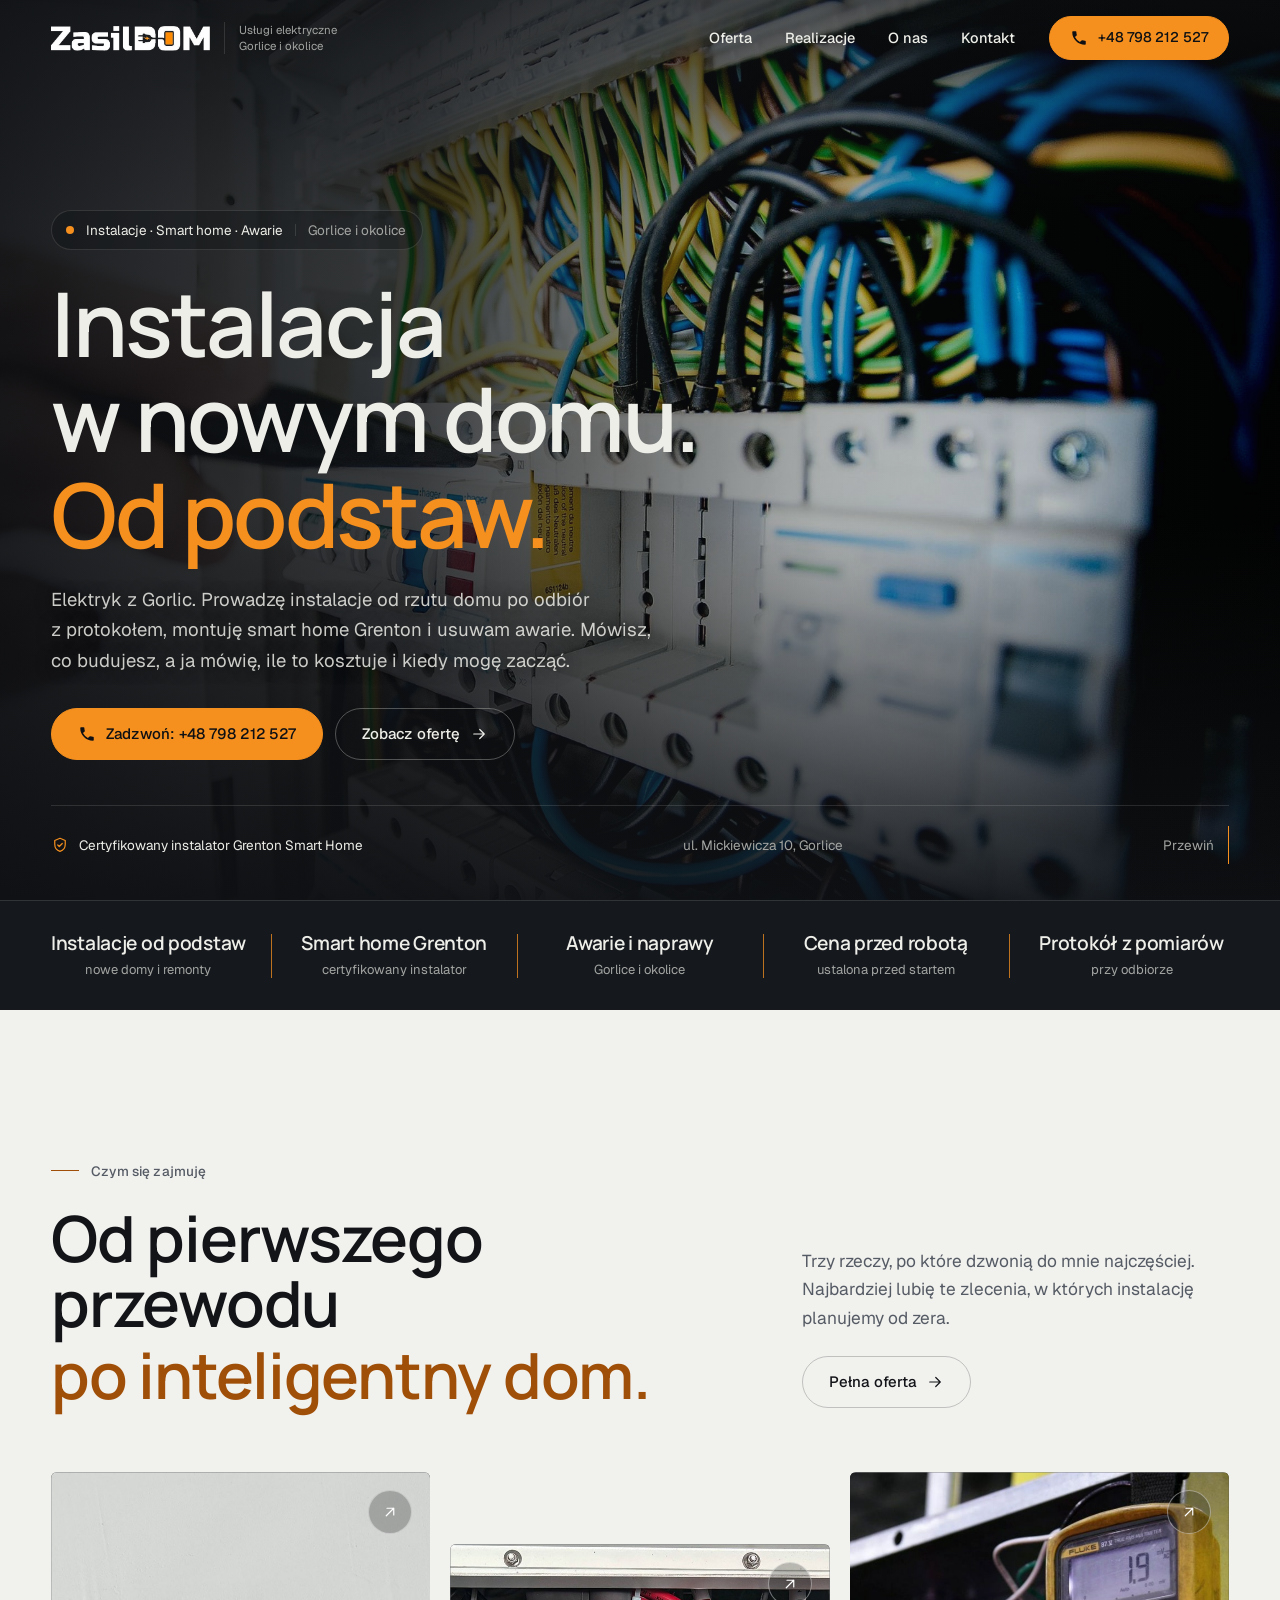
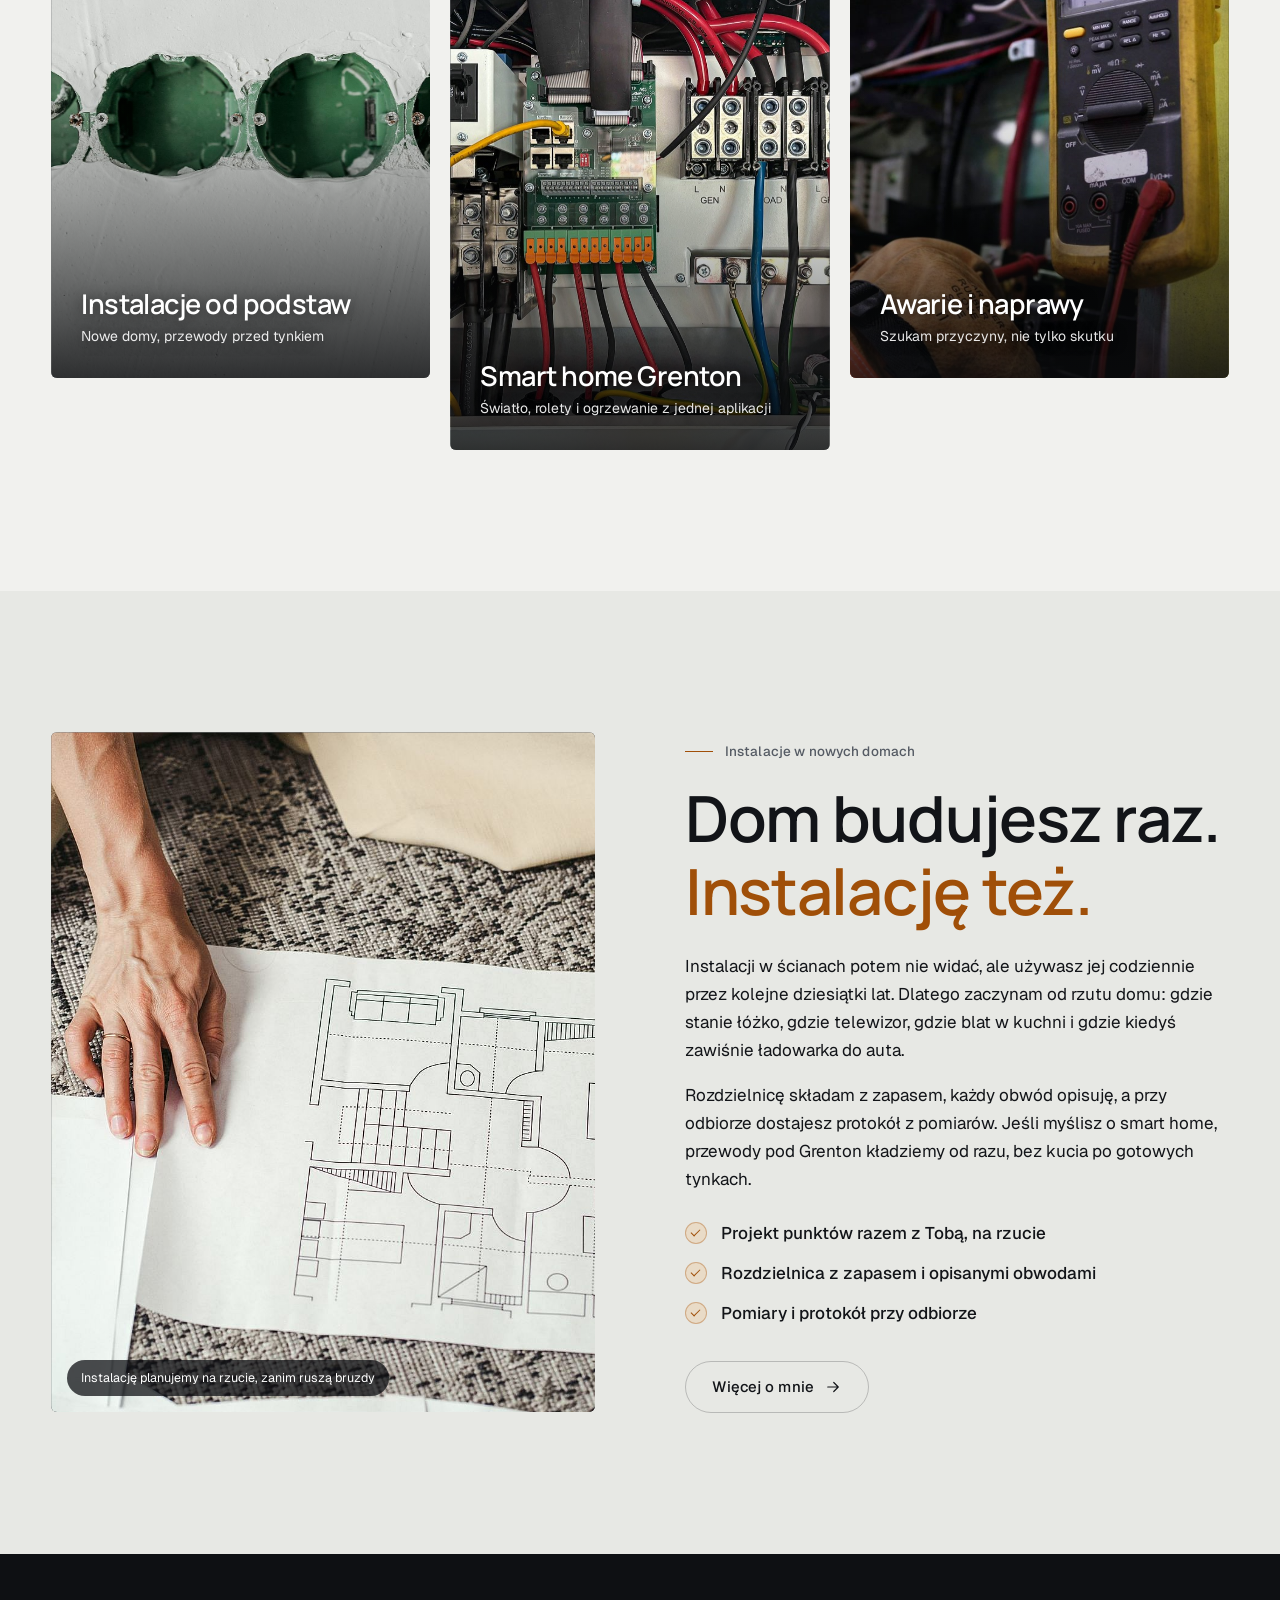
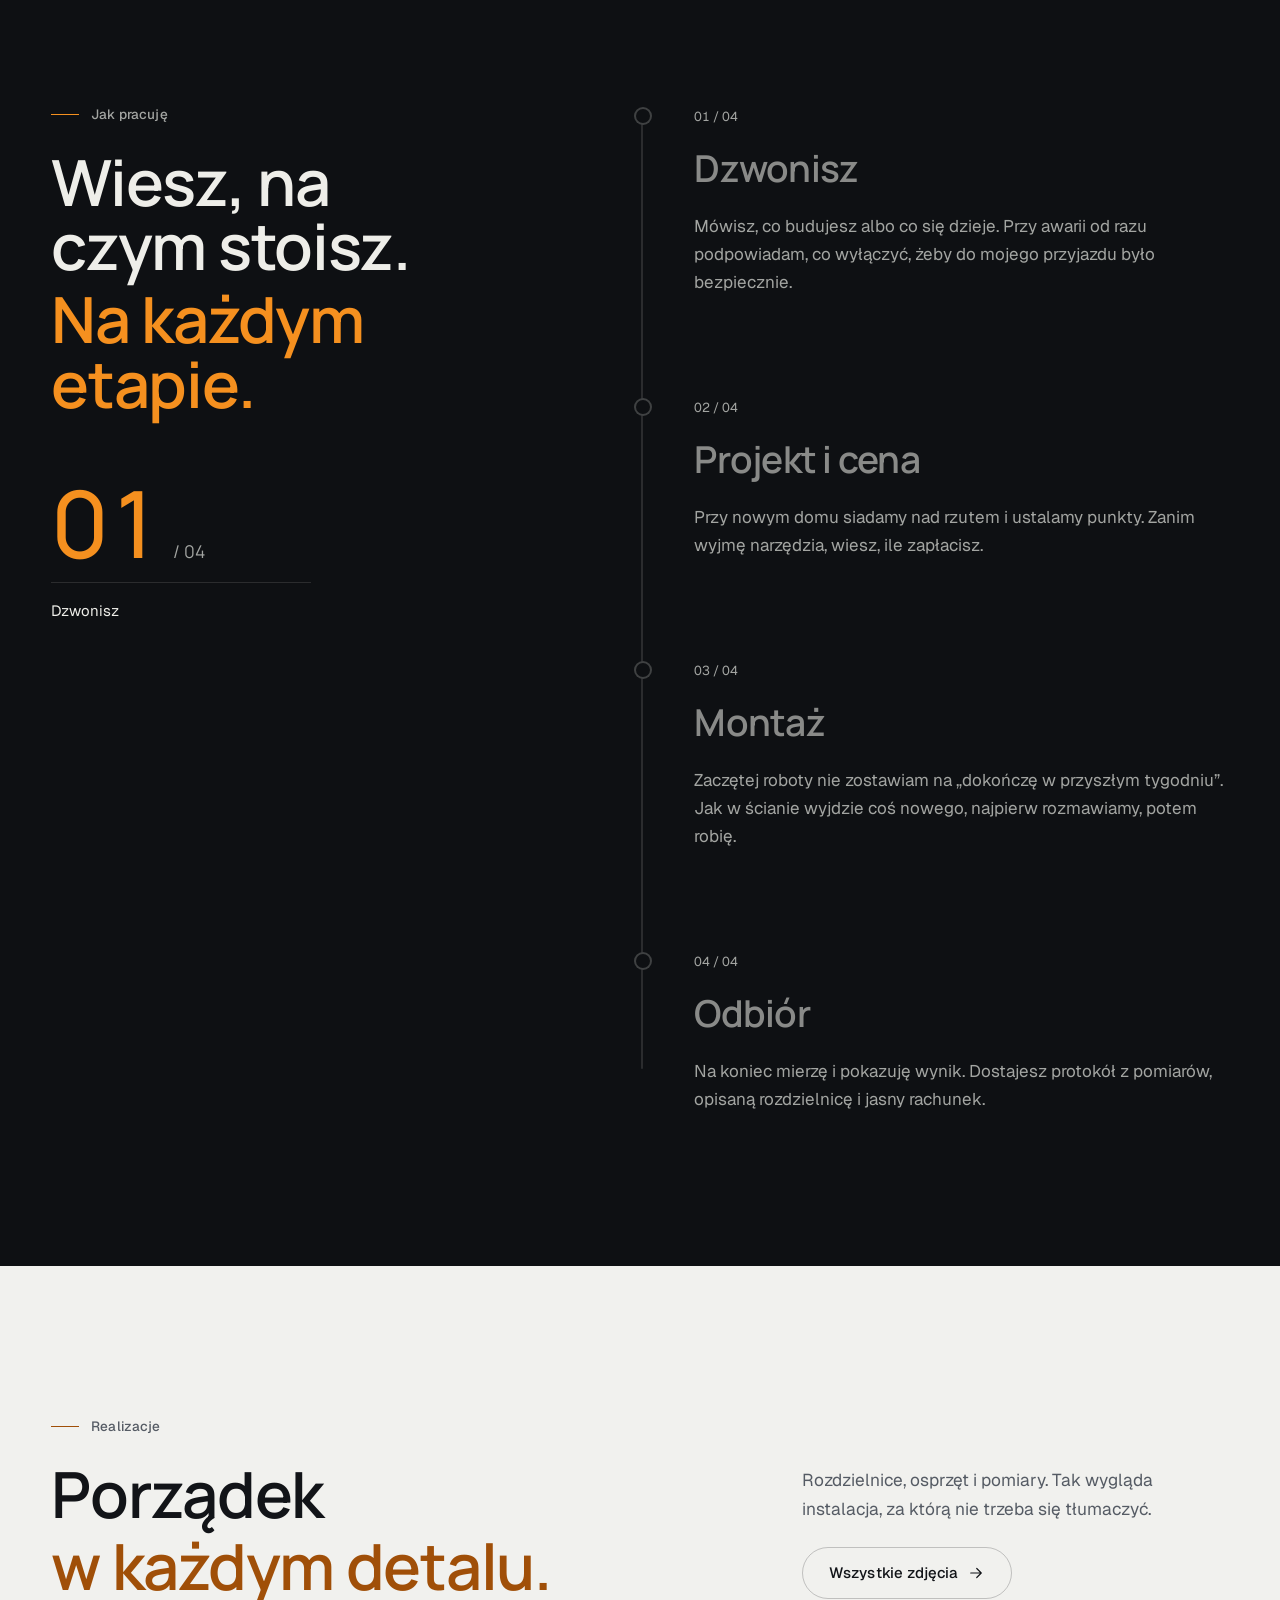
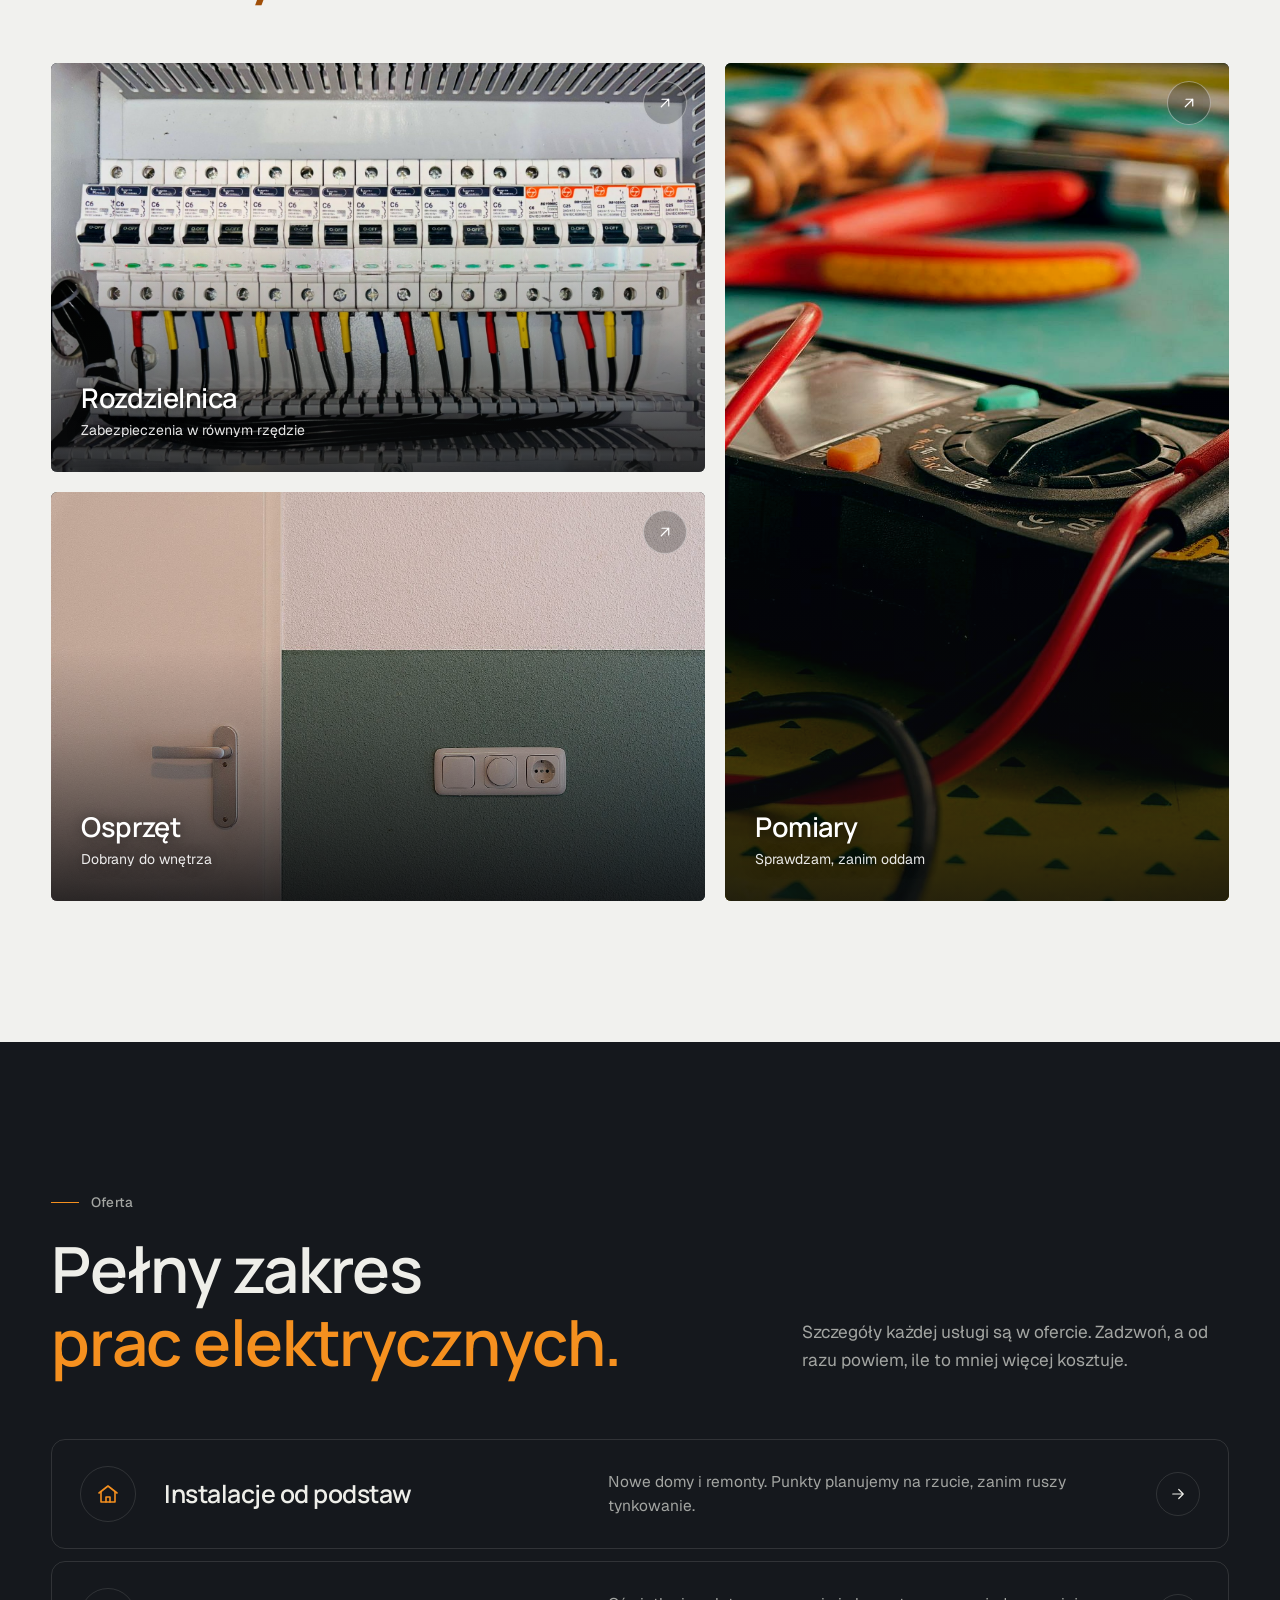
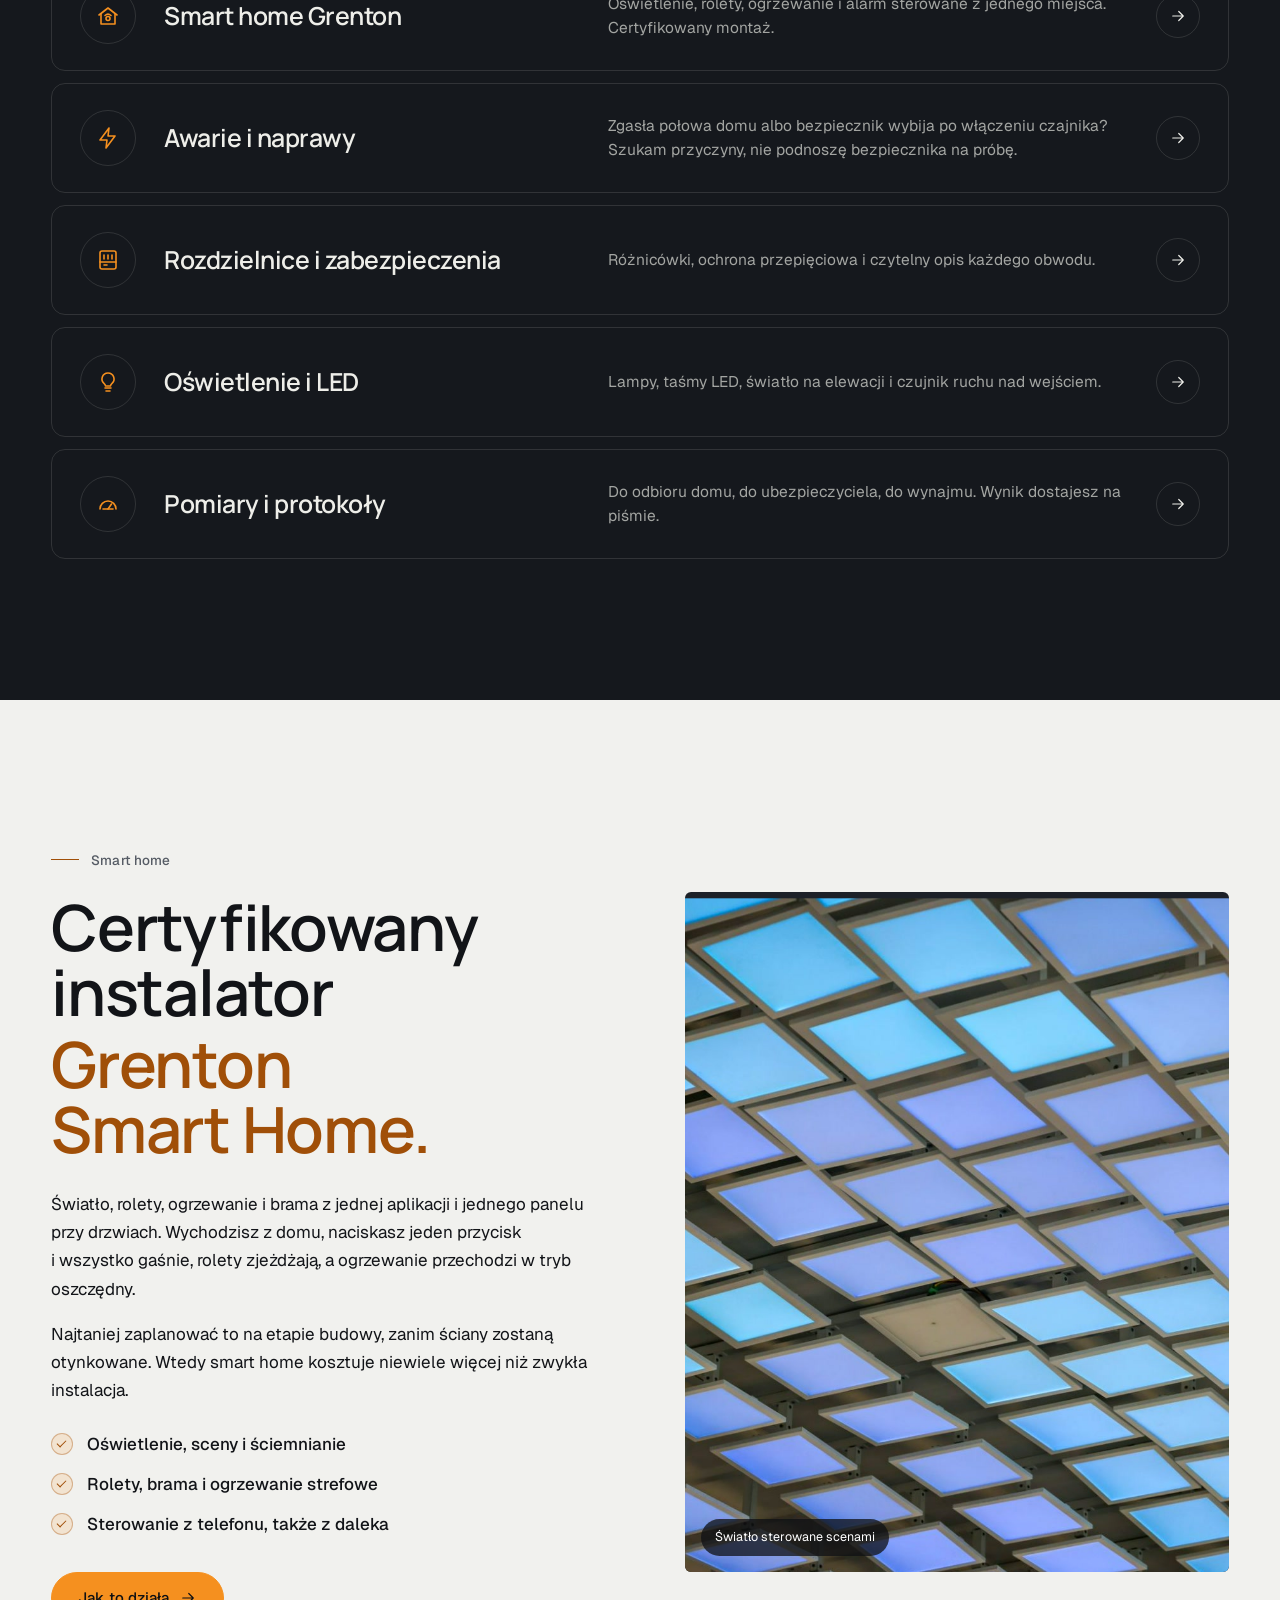
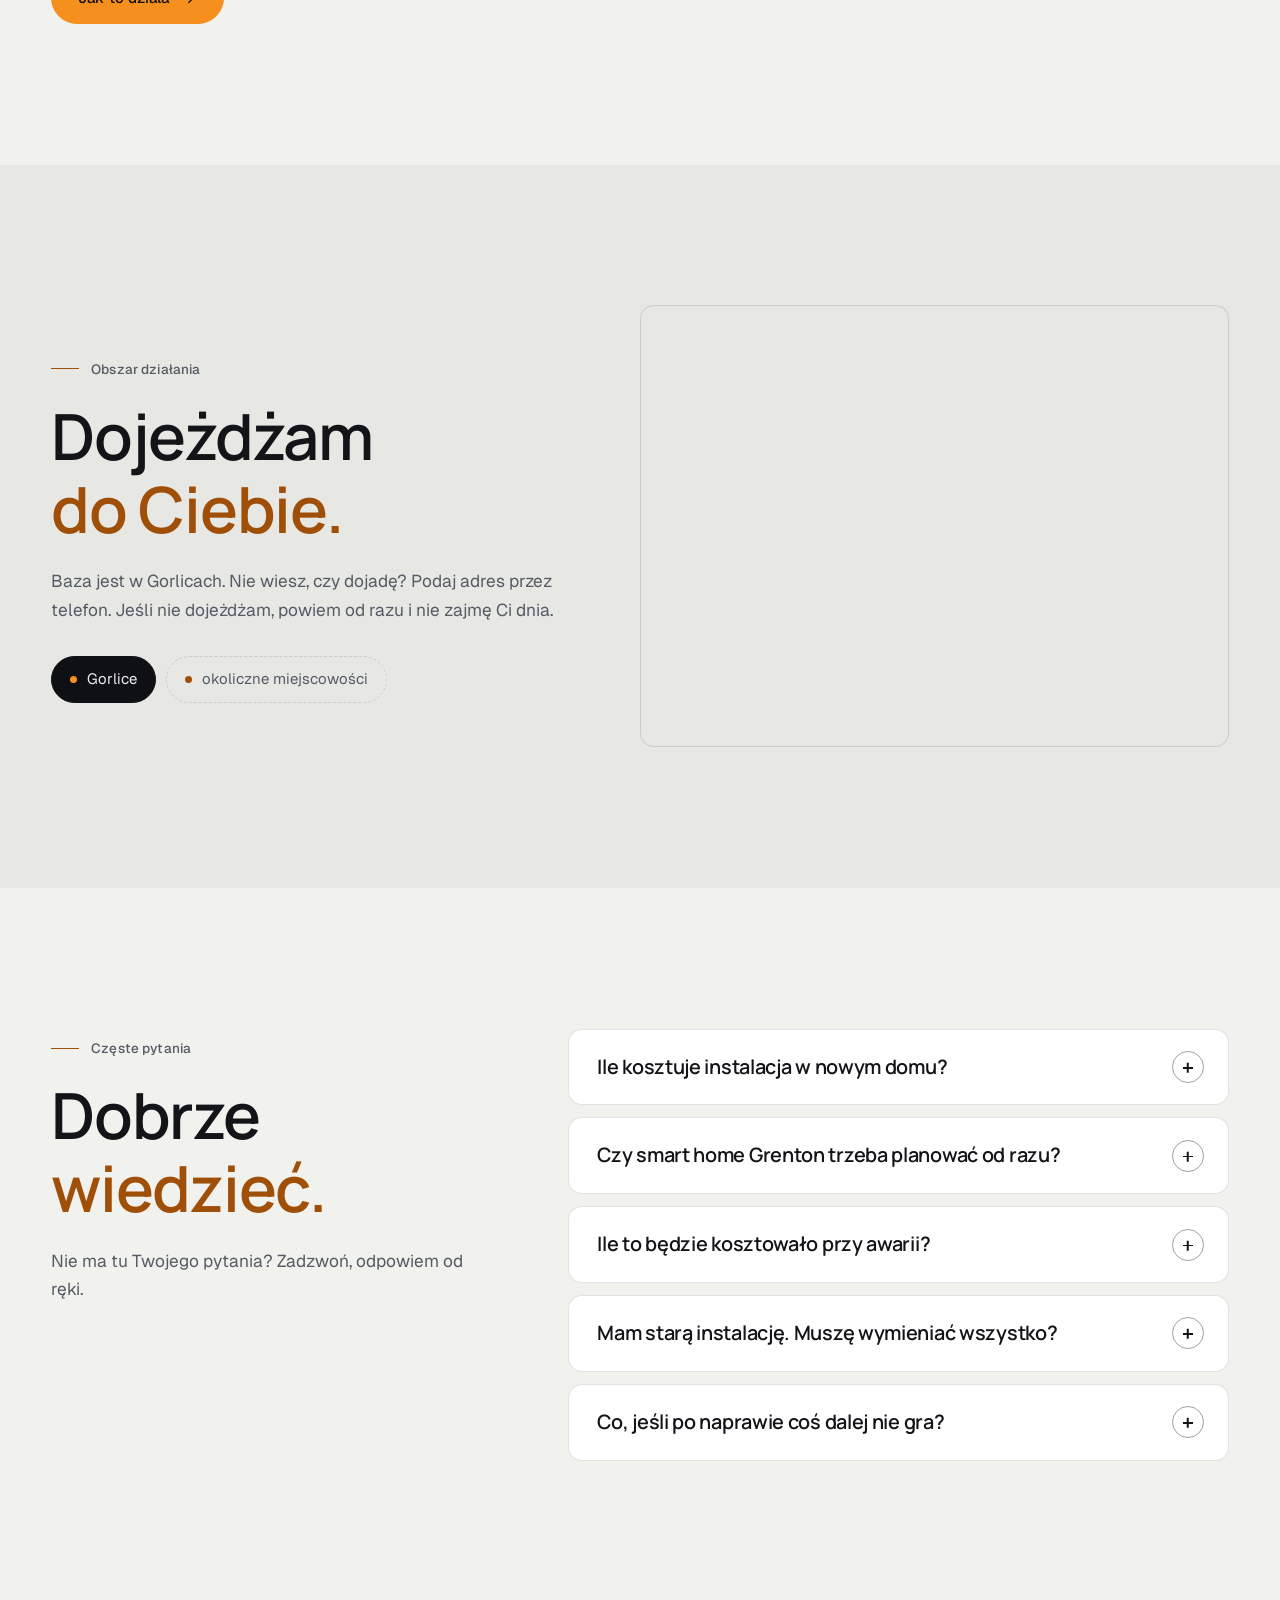
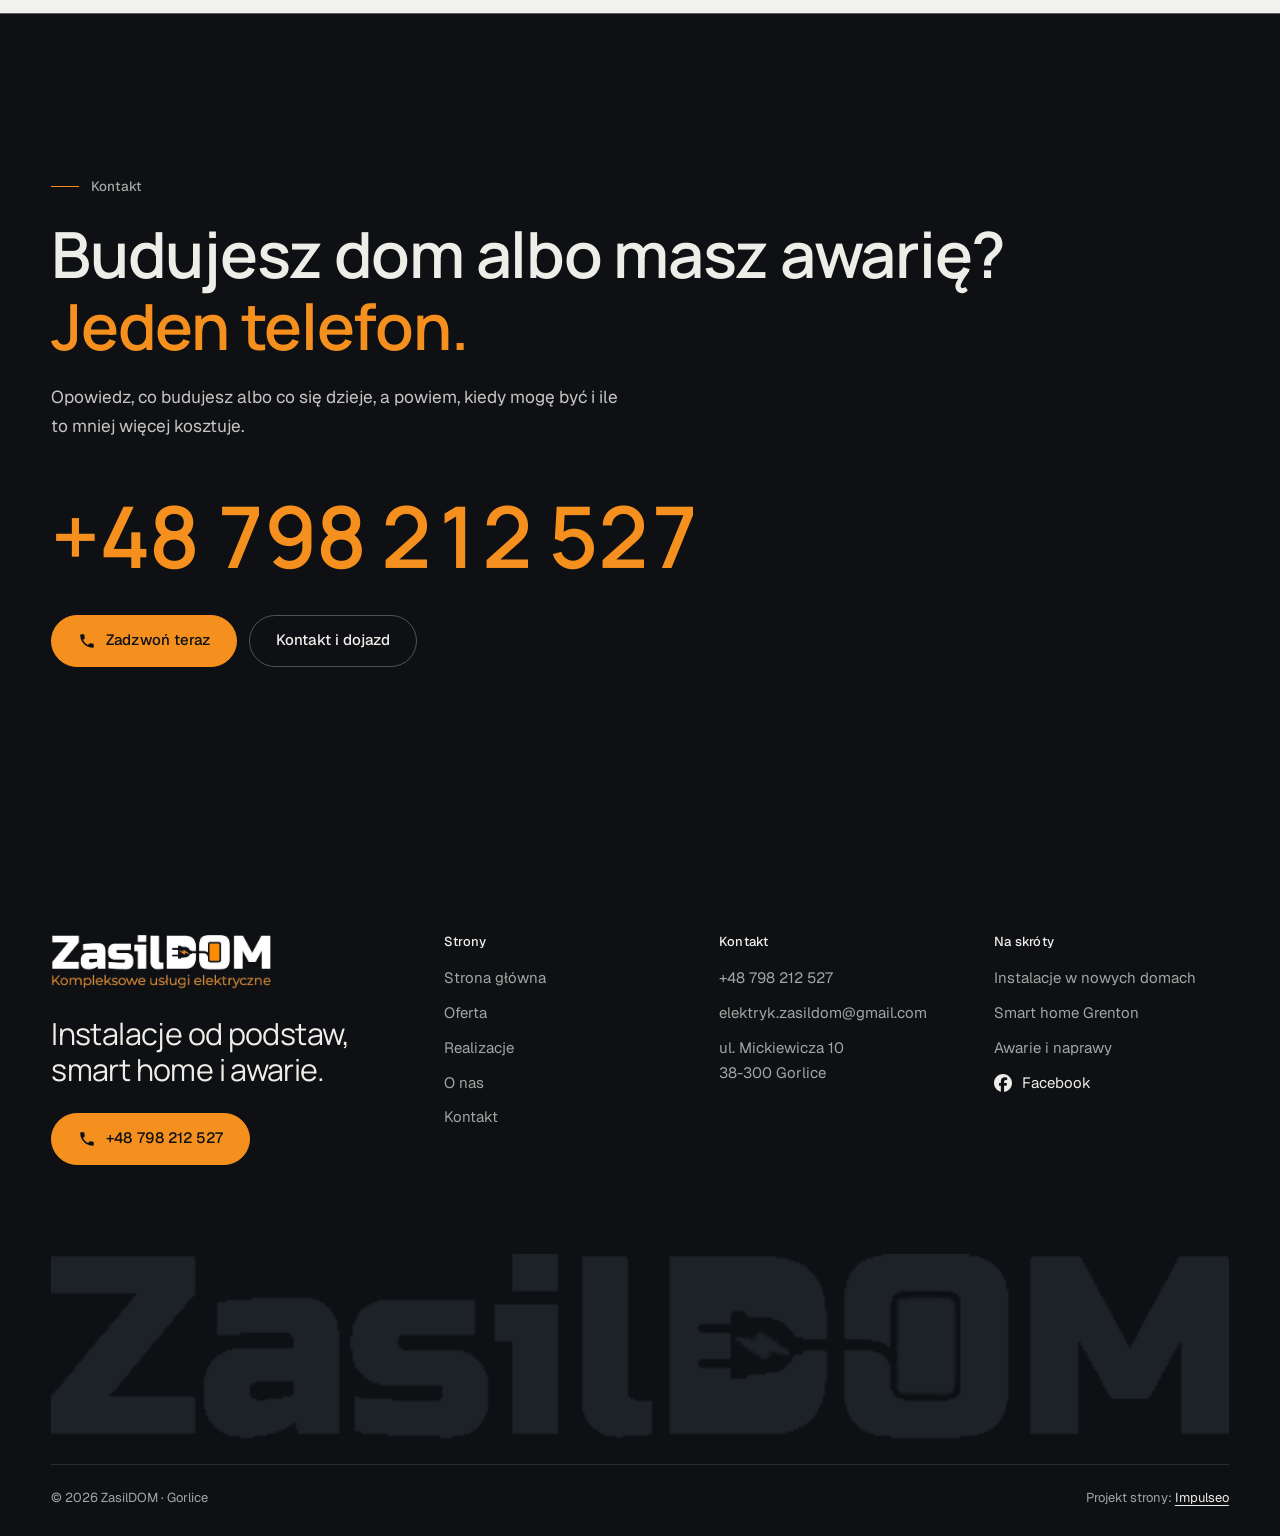
==== commit 09456bee: "[claude-edit][cmt:68053706-47da-45aa-ba97-3ffad43d2663] czcionka nagłówków: Bricolage Grotesque (wyw" ====
--- a/index.html
+++ b/index.html
@@ -24,7 +24,7 @@
 <link rel="preload" as="image" href="img/hero.jpg" fetchpriority="high">
 <link rel="preconnect" href="https://fonts.googleapis.com">
 <link rel="preconnect" href="https://fonts.gstatic.com" crossorigin>
-<link href="https://fonts.googleapis.com/css2?family=Bricolage+Grotesque:opsz,wght@12..96,400..700&family=Geist:wght@400..600&display=swap" rel="stylesheet">
+<link href="https://fonts.googleapis.com/css2?family=Manrope:wght@400..800&family=Geist:wght@400..600&display=swap" rel="stylesheet">
 <link rel="stylesheet" href="assets/styles.css?v=20261022a">
 <script src="assets/lenis.min.js?v=1.1.20" defer></script>
 <script src="assets/main.js?v=20261022a" defer></script>
--- a/assets/styles.css
+++ b/assets/styles.css
@@ -1,5 +1,5 @@
 /* ZasilDOM - kompleksowe usługi elektryczne. Projekt strony: Impulseo, 10.2026.
-   Paleta: grafit + pomarańcz z logo (wtyczka w literze D). Krój: Bricolage Grotesque + Geist. */
+   Paleta: grafit + pomarańcz z logo (wtyczka w literze D). Krój: Manrope + Geist. */
 :root{
   --ink:#0E1013;--ink-2:#15181D;--ink-3:#1D2128;--ink-line:rgba(238,238,233,.13);
   --paper:#F1F1EE;--paper-2:#E7E8E4;--line:rgba(18,20,24,.12);
@@ -7,7 +7,7 @@
   --on-dark:#EEEEE9;--on-dark-2:#A3A5A2;
   --accent:#F5901F;--accent-d:#A04F08;--accent-soft:rgba(245,144,31,.14);
   --paper-3:#FFFFFF;
-  --f-display:"Bricolage Grotesque","Geist",system-ui,sans-serif;
+  --f-display:"Manrope","Geist",system-ui,sans-serif;
   --f-body:"Geist",system-ui,-apple-system,"Segoe UI",sans-serif;
   --expo:cubic-bezier(.16,1,.3,1);--ease:cubic-bezier(.16,.84,.44,1);--in:cubic-bezier(.7,0,.84,0);
   --wrap:min(1320px, 100% - clamp(40px, 8vw, 128px));
@@ -25,7 +25,7 @@
 a{color:inherit;text-decoration:none}
 p{margin:0 0 1em;max-width:62ch}
 ul,ol{margin:0}
-h1,h2,h3{font-family:var(--f-display);font-weight:600;letter-spacing:-.03em;margin:0;font-variation-settings:"opsz" 96;text-wrap:balance}
+h1,h2,h3{font-family:var(--f-display);font-weight:600;letter-spacing:-.02em;margin:0;text-wrap:balance}
 h2 em,h1 em{font-style:normal;color:var(--accent-d)}
 .dark h1 em,.dark h2 em,.dark-2 h2 em,.proces h2 em,.cta-band h2 em,.hero h1 em,.pagehead h1 em,.stopklatka h2 em{color:var(--accent)}
 ::selection{background:var(--accent);color:var(--ink)}
@@ -101,7 +101,7 @@
 .mnav{position:fixed;inset:0;z-index:99;background:var(--ink);color:var(--on-dark);padding:calc(var(--nav-h) + 32px) 0 32px;display:flex;flex-direction:column;visibility:hidden;clip-path:inset(0 0 100% 0);transition:clip-path .7s var(--expo),visibility 0s .7s}
 .menu-open .mnav{visibility:visible;clip-path:inset(0 0 0 0);transition:clip-path .7s var(--expo)}
 .mnav-in{width:var(--wrap);margin-inline:auto;display:flex;flex-direction:column;height:100%}
-.mnav a.ml{display:block;font-family:var(--f-display);font-size:clamp(2.2rem, 1.2rem + 5vw, 3.2rem);font-weight:600;letter-spacing:-.03em;line-height:1.2;padding:6px 0;border-bottom:1px solid var(--ink-line);transform:translateY(24px);opacity:0;transition:transform .7s var(--expo),opacity .7s var(--expo)}
+.mnav a.ml{display:block;font-family:var(--f-display);font-size:clamp(2.2rem, 1.2rem + 5vw, 3.2rem);font-weight:600;letter-spacing:-.02em;line-height:1.2;padding:6px 0;border-bottom:1px solid var(--ink-line);transform:translateY(24px);opacity:0;transition:transform .7s var(--expo),opacity .7s var(--expo)}
 .menu-open .mnav a.ml{transform:none;opacity:1}
 .menu-open .mnav a.ml:nth-child(2){transition-delay:.05s}
 .menu-open .mnav a.ml:nth-child(3){transition-delay:.1s}
@@ -156,7 +156,7 @@
 .hero-tag{display:inline-flex;align-items:center;gap:12px;font-size:13.5px;color:var(--on-dark);padding:8px 16px 8px 14px;border:1px solid var(--ink-line);border-radius:999px;background:rgba(14,16,19,.35);margin-bottom:clamp(20px, 3.4svh, 34px)}
 .hero-tag .sep{width:1px;height:12px;background:var(--ink-line)}
 .hero-tag .muted{color:var(--on-dark-2)}
-.hero h1{font-size:clamp(2.8rem, min(1.1rem + 5.6vw, 10.8svh), 6.7rem);line-height:.95;letter-spacing:-.045em;font-weight:600;max-width:13ch}
+.hero h1{font-size:clamp(2.8rem, min(1.1rem + 5.6vw, 10.8svh), 6.7rem);line-height:.95;letter-spacing:-.028em;font-weight:600;max-width:13ch}
 .hero-lead{font-size:clamp(1rem, .9rem + .4vw, 1.16rem);color:rgba(238,238,233,.84);max-width:50ch;margin:clamp(18px, 3svh, 30px) 0 clamp(22px, 3.6svh, 36px)}
 .hero-ctas{display:flex;flex-wrap:wrap;gap:12px}
 .hero-foot{display:flex;align-items:center;justify-content:space-between;gap:24px;margin-top:clamp(24px, 5svh, 56px);padding-top:20px;border-top:1px solid var(--ink-line);font-size:13.5px;color:var(--on-dark-2)}
@@ -209,7 +209,7 @@
 .hero-foot .cert svg{width:18px;height:18px;color:var(--accent)}
 .fig-tag{position:absolute;left:16px;bottom:16px;z-index:2;background:rgba(14,16,19,.74);color:#fff;font-size:12.5px;padding:8px 14px;border-radius:999px}
 .stats{display:grid;grid-template-columns:repeat(3, minmax(0, 1fr));gap:24px;margin:36px 0 40px;padding-top:30px;border-top:1px solid var(--line)}
-.stat b{display:block;font-family:var(--f-display);font-size:clamp(2.4rem, 1.6rem + 2.2vw, 3.6rem);font-weight:600;letter-spacing:-.045em;line-height:1;font-variant-numeric:tabular-nums}
+.stat b{display:block;font-family:var(--f-display);font-size:clamp(2.4rem, 1.6rem + 2.2vw, 3.6rem);font-weight:600;letter-spacing:-.028em;line-height:1;font-variant-numeric:tabular-nums}
 .stat b small{font-size:.5em;letter-spacing:-.02em;margin-left:4px;color:var(--accent-d)}
 .stat > span{display:block;margin-top:10px;font-size:13.5px;line-height:1.45;color:var(--muted)}
 
@@ -218,7 +218,7 @@
 .proc-grid{display:grid;grid-template-columns:minmax(0, .9fr) minmax(0, 1.1fr);gap:clamp(40px, 7vw, 120px)}
 .proc-side{position:sticky;top:calc(var(--nav-h) + 56px);align-self:start}
 .proc-count{display:flex;align-items:baseline;gap:12px;margin-top:clamp(36px, 5vw, 64px);font-family:var(--f-display)}
-.proc-count b{font-size:clamp(4rem, 2.6rem + 4vw, 6.6rem);font-weight:500;line-height:.9;letter-spacing:-.06em;color:var(--accent);font-variant-numeric:tabular-nums}
+.proc-count b{font-size:clamp(4rem, 2.6rem + 4vw, 6.6rem);font-weight:500;line-height:.9;letter-spacing:-.035em;color:var(--accent);font-variant-numeric:tabular-nums}
 .proc-count span{font-size:1.1rem;color:var(--on-dark-2)}
 .proc-now{margin-top:16px;padding-top:16px;border-top:1px solid var(--ink-line);max-width:260px;font-size:15px;color:var(--on-dark)}
 .proc-steps{position:relative;padding-left:64px}
@@ -255,7 +255,7 @@
 
 /* ---------- opinie ---------- */
 .op-meta{display:flex;align-items:center;gap:18px}
-.op-meta .big{font-family:var(--f-display);font-size:clamp(3.4rem, 2.4rem + 2.6vw, 4.6rem);font-weight:600;letter-spacing:-.05em;line-height:1}
+.op-meta .big{font-family:var(--f-display);font-size:clamp(3.4rem, 2.4rem + 2.6vw, 4.6rem);font-weight:600;letter-spacing:-.02em;line-height:1}
 .op-meta .stars svg{width:18px;height:18px}
 .op-meta small{display:block;font-size:13.5px;color:var(--muted);margin-top:6px}
 .op-google{position:relative;isolation:isolate;overflow:hidden;display:inline-flex;align-items:center;gap:10px;min-height:52px;padding:0 24px;border-radius:999px;border:1px solid rgba(18,20,24,.22);background-color:var(--paper-3);color:var(--text);font-size:15px;font-weight:500;transition:background-color .72s var(--ease),color .72s var(--ease),border-color .72s var(--ease),box-shadow .72s var(--ease)}
@@ -309,7 +309,7 @@
 .stk-bg::after{content:"";position:absolute;inset:0;background:linear-gradient(90deg,rgba(14,16,19,.92) 0%,rgba(14,16,19,.74) 45%,rgba(14,16,19,.42) 100%)}
 .stk-in{position:relative;z-index:1;width:var(--wrap);margin-inline:auto;padding:clamp(110px, 12vw, 180px) 0}
 .stk-in .lead{color:rgba(238,238,233,.82)}
-.cta-phone{position:relative;display:inline-block;margin:clamp(24px, 3vw, 36px) 0;font-family:var(--f-display);font-size:clamp(2.5rem, 1rem + 5.4vw, 6.4rem);font-weight:600;letter-spacing:-.045em;line-height:1;color:var(--accent);font-variant-numeric:tabular-nums}
+.cta-phone{position:relative;display:inline-block;margin:clamp(24px, 3vw, 36px) 0;font-family:var(--f-display);font-size:clamp(2.5rem, 1rem + 5.4vw, 6.4rem);font-weight:600;letter-spacing:-.028em;line-height:1;color:var(--accent);font-variant-numeric:tabular-nums}
 .cta-phone::after{content:"";position:absolute;left:0;right:0;bottom:-8px;height:2px;background:var(--accent);transform:scaleX(0);transform-origin:right;transition:transform .7s var(--ease)}
 .cta-phone:hover::after{transform:scaleX(1);transform-origin:left}
 .cta-row{display:flex;flex-wrap:wrap;gap:12px}
@@ -349,7 +349,7 @@
 .crumb a{display:inline-block;padding:8px 0}
 .crumb a:hover{color:var(--accent)}
 .crumb .sl{width:16px;height:1px;background:var(--accent)}
-.pagehead h1{font-size:clamp(2.6rem, 1rem + 5vw, 5.8rem);line-height:.98;letter-spacing:-.045em;max-width:15ch}
+.pagehead h1{font-size:clamp(2.6rem, 1rem + 5vw, 5.8rem);line-height:.98;letter-spacing:-.028em;max-width:15ch}
 .ph-lead{max-width:52ch;margin:22px 0 0;font-size:1.08rem;color:rgba(238,238,233,.84)}
 .chips{display:flex;flex-wrap:wrap;gap:8px;margin-top:30px}
 .chip{font-size:13.5px;padding:9px 16px;border:1px solid rgba(238,238,233,.24);border-radius:999px;color:var(--on-dark);transition:border-color .5s var(--ease),color .5s var(--ease),background-color .5s var(--ease)}
@@ -410,7 +410,7 @@
 .k-card{border-radius:14px;padding:clamp(28px, 3.6vw, 52px);background:var(--paper-3);border:1px solid var(--line)}
 .k-card.dark{background:var(--ink);border-color:var(--ink)}
 .k-card .lbl{display:flex;align-items:center;gap:10px;font-size:13.5px;color:var(--on-dark-2);margin-bottom:18px}
-.k-phone{display:inline-block;font-family:var(--f-display);font-size:clamp(2.2rem, 1.2rem + 3vw, 3.8rem);font-weight:600;letter-spacing:-.045em;line-height:1;color:var(--accent);margin-bottom:24px;font-variant-numeric:tabular-nums}
+.k-phone{display:inline-block;font-family:var(--f-display);font-size:clamp(2.2rem, 1.2rem + 3vw, 3.8rem);font-weight:600;letter-spacing:-.028em;line-height:1;color:var(--accent);margin-bottom:24px;font-variant-numeric:tabular-nums}
 .k-card.dark p{color:var(--on-dark-2)}
 .k-list{list-style:none;padding:0;display:grid;gap:22px}
 .k-list li{display:grid;grid-template-columns:24px 1fr;gap:14px}
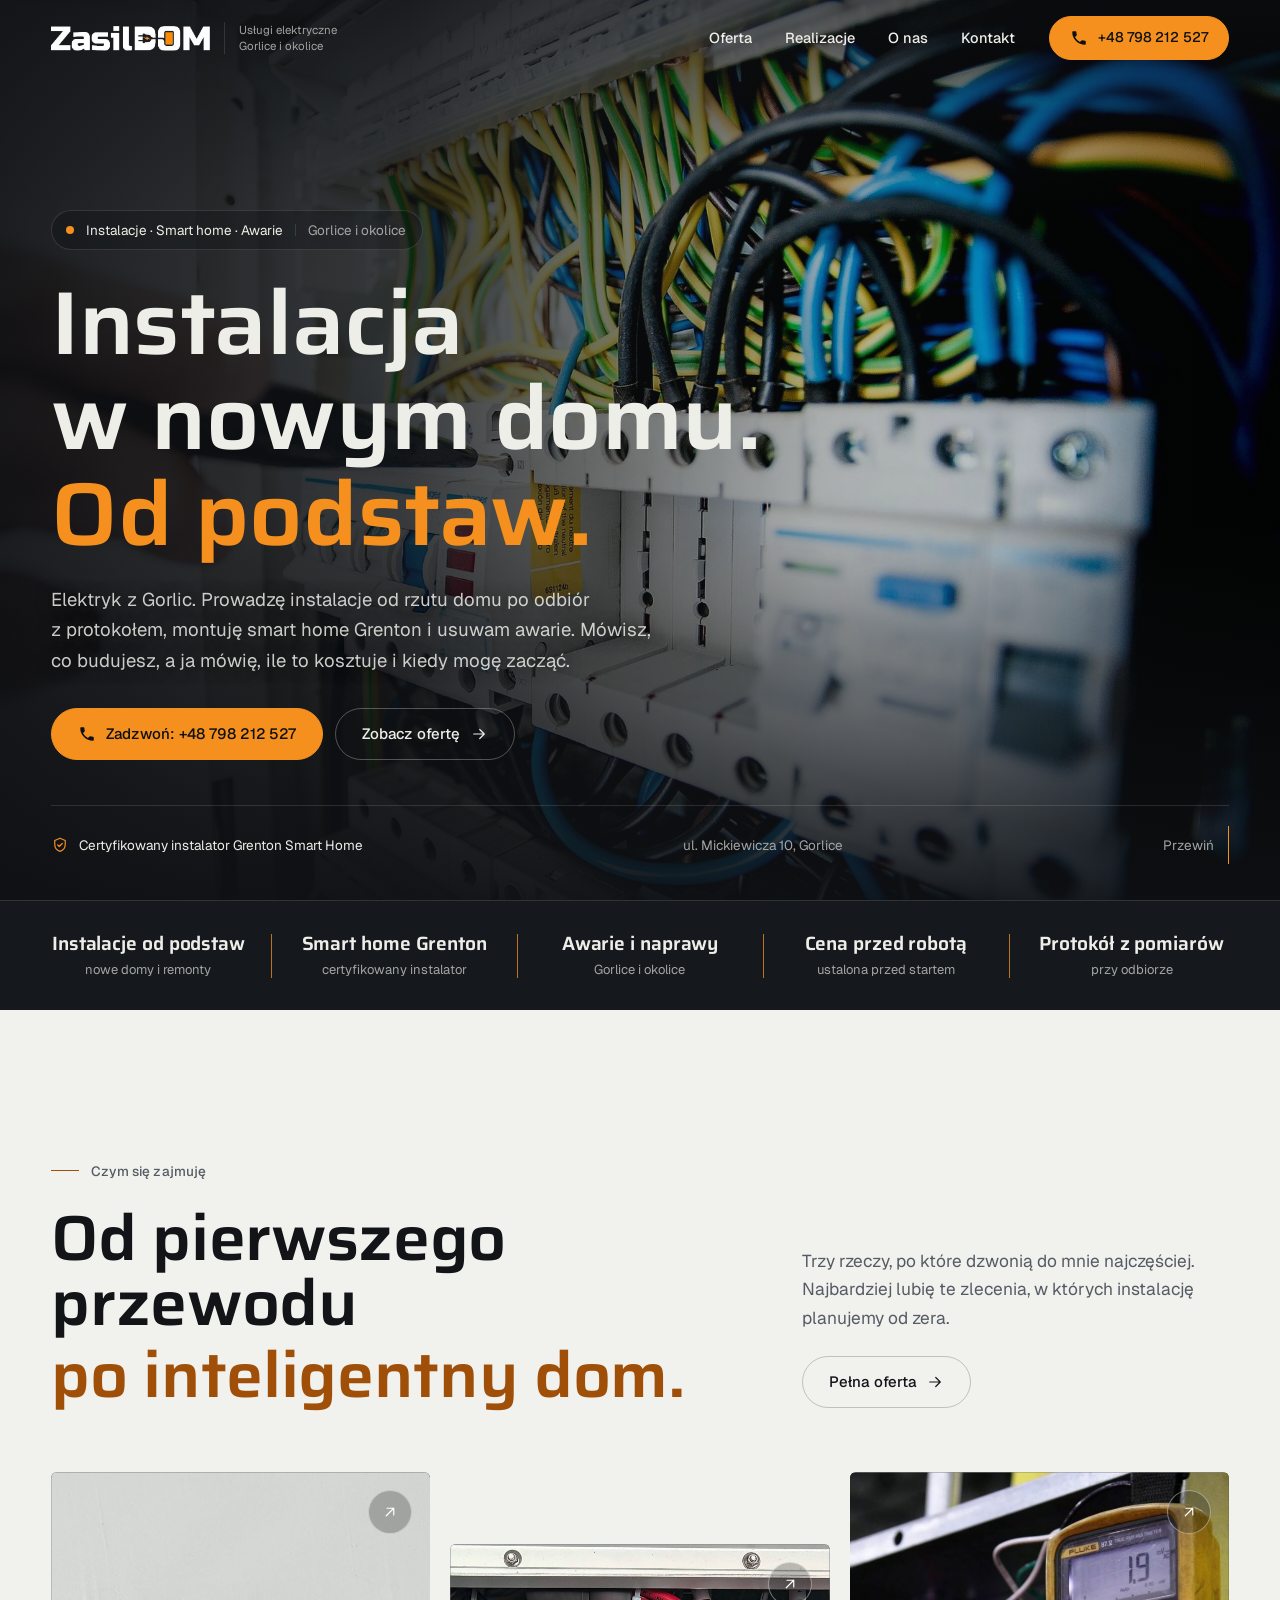
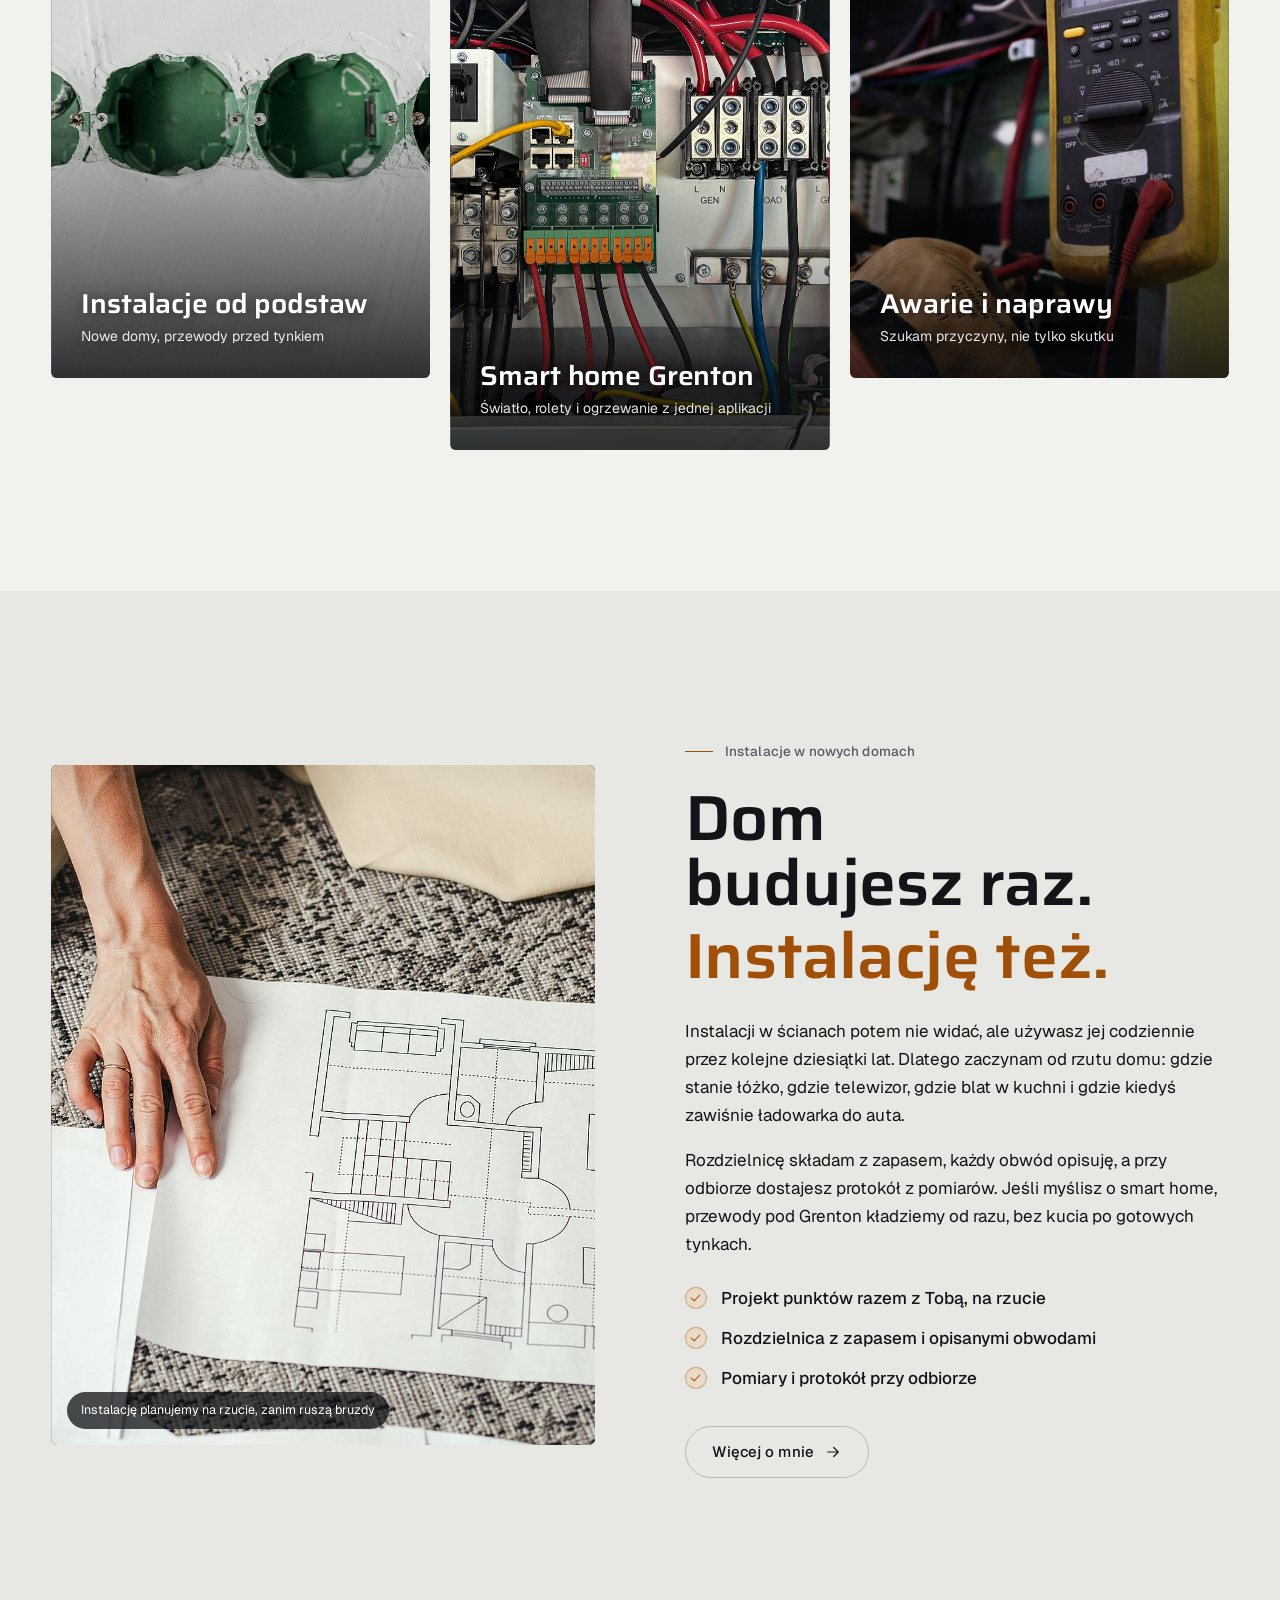
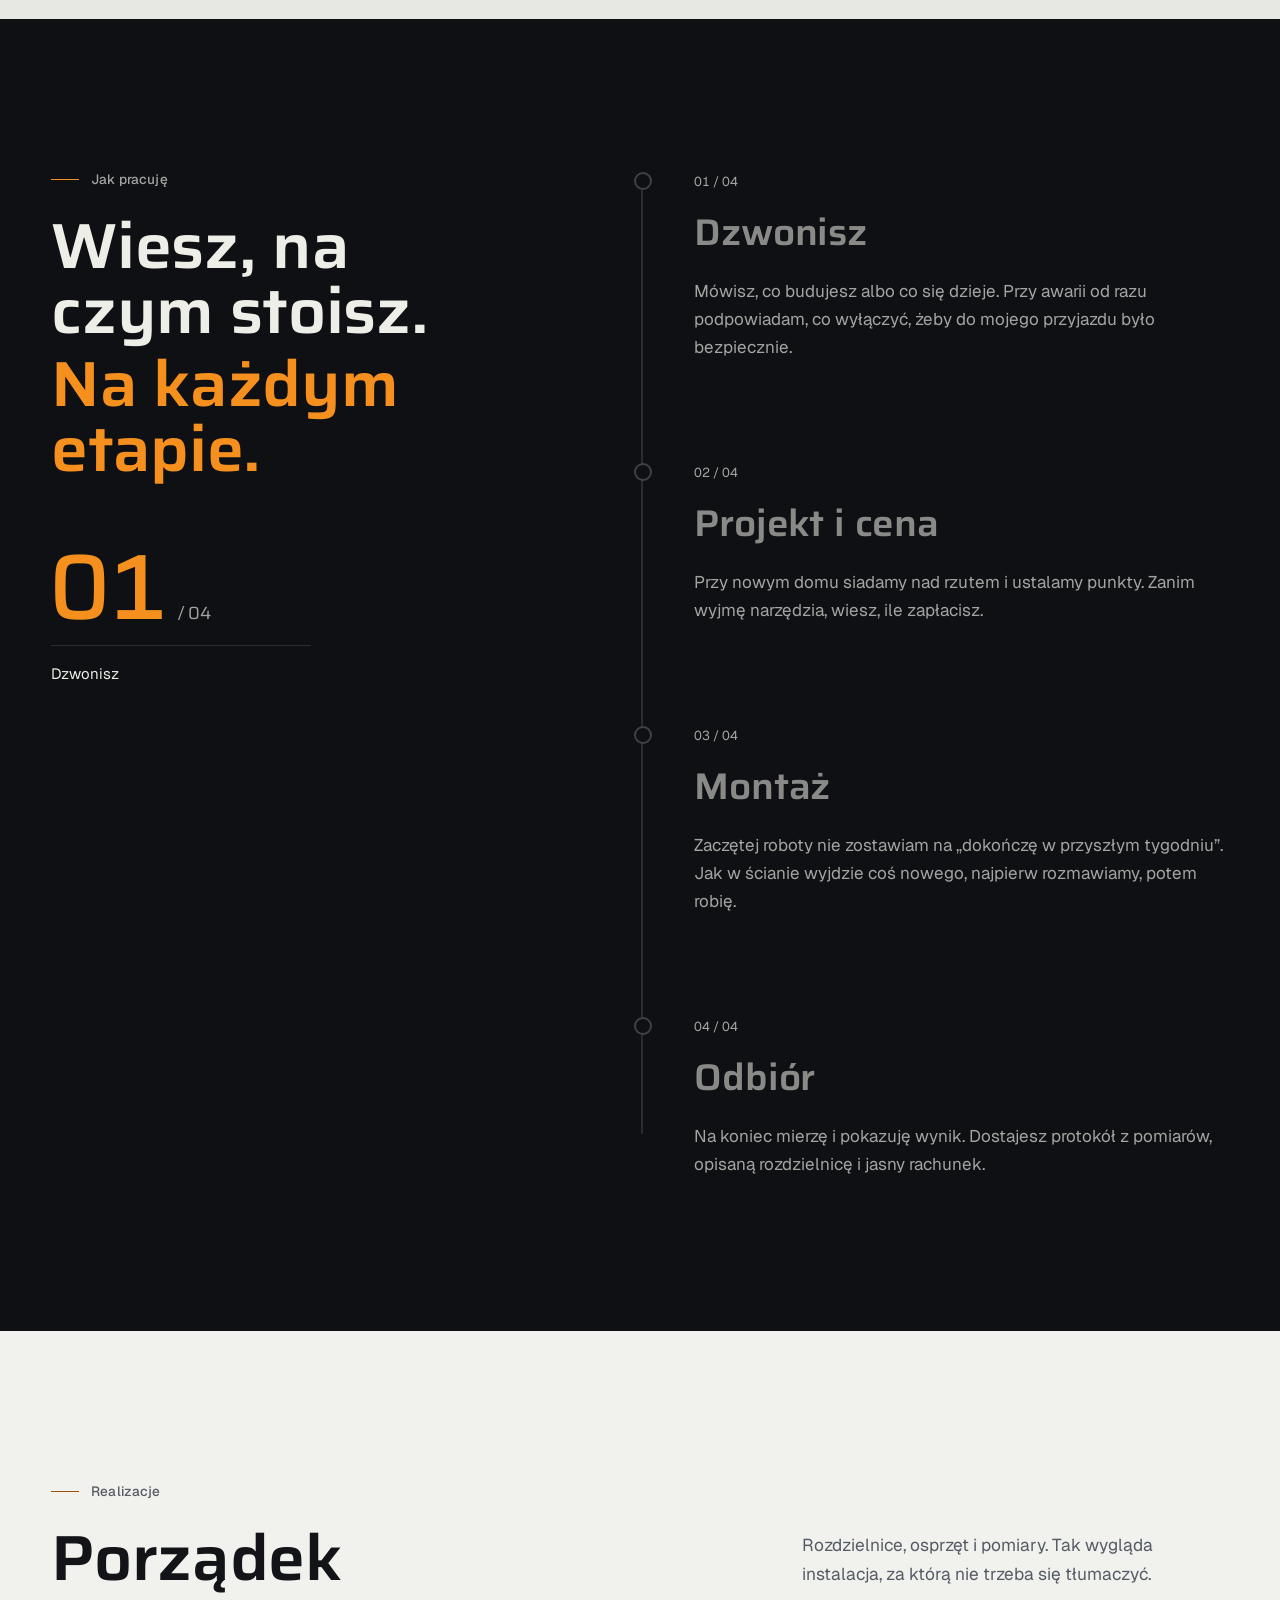
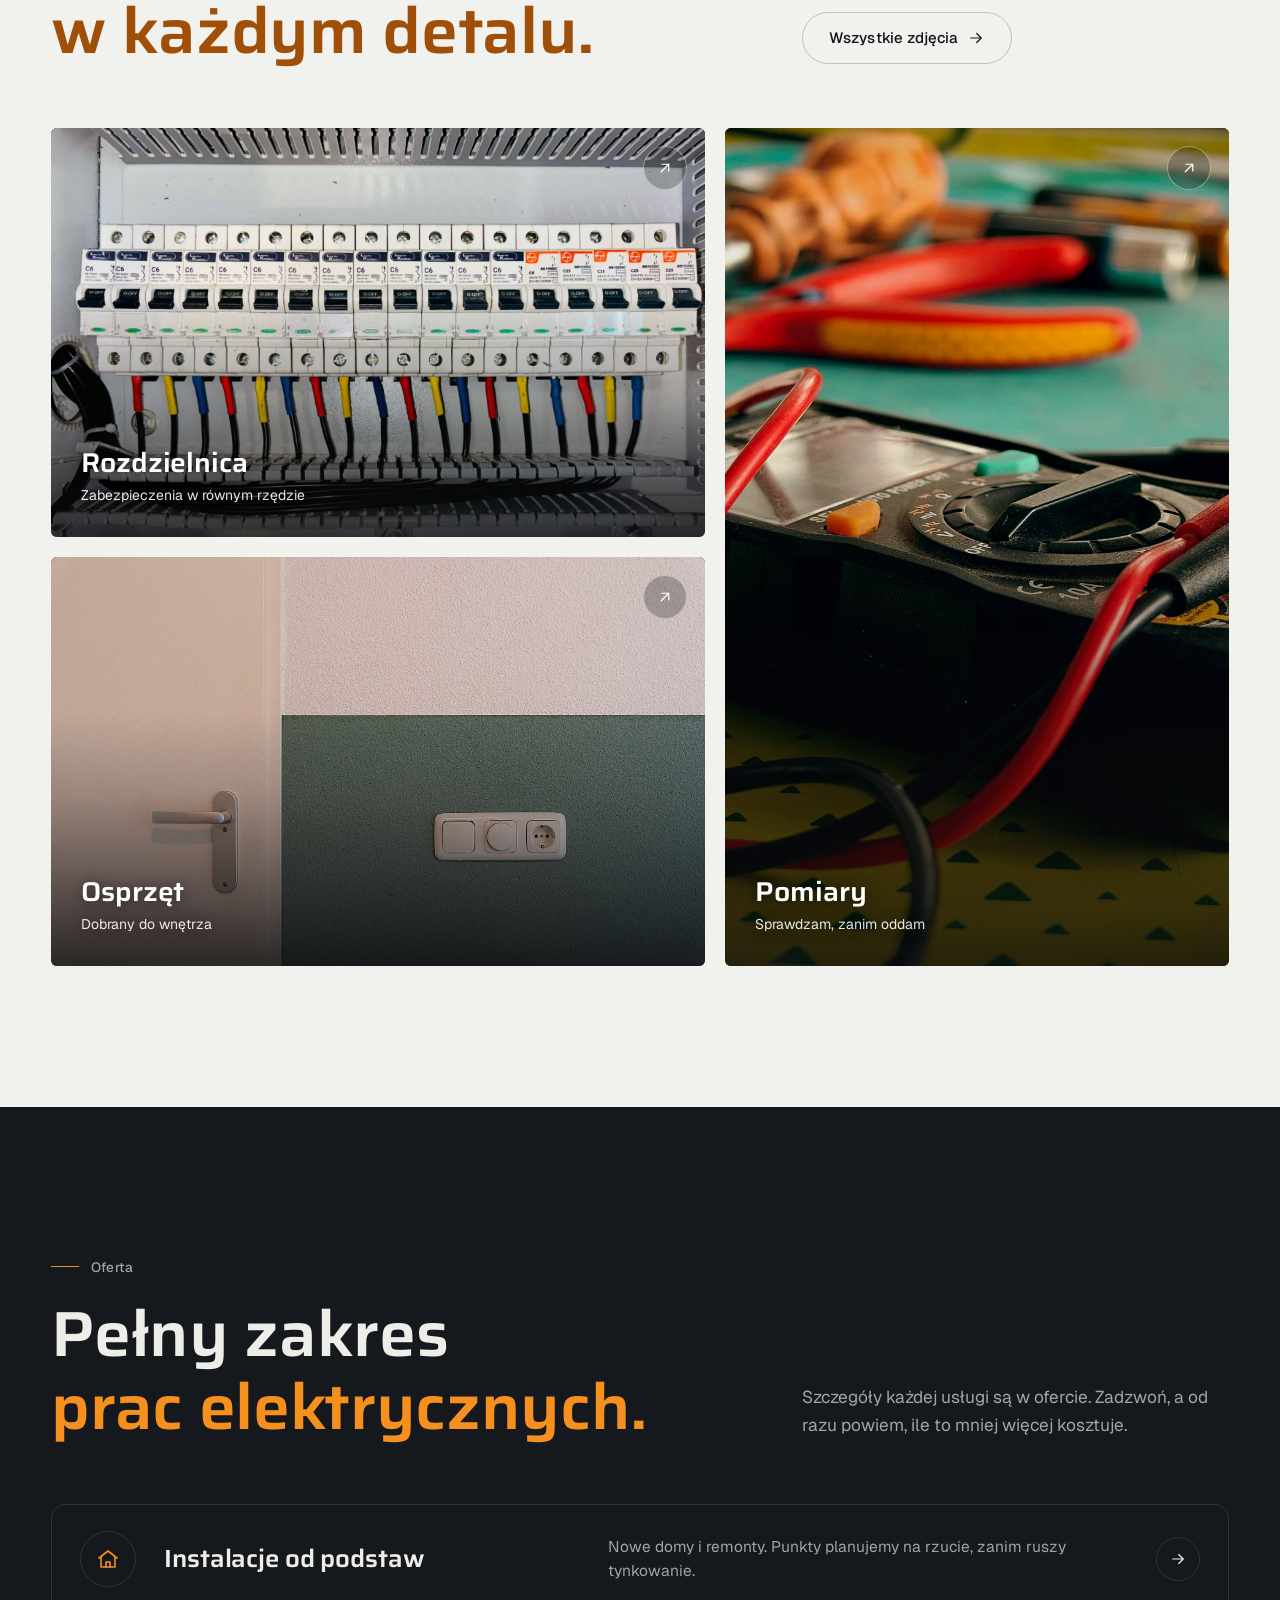
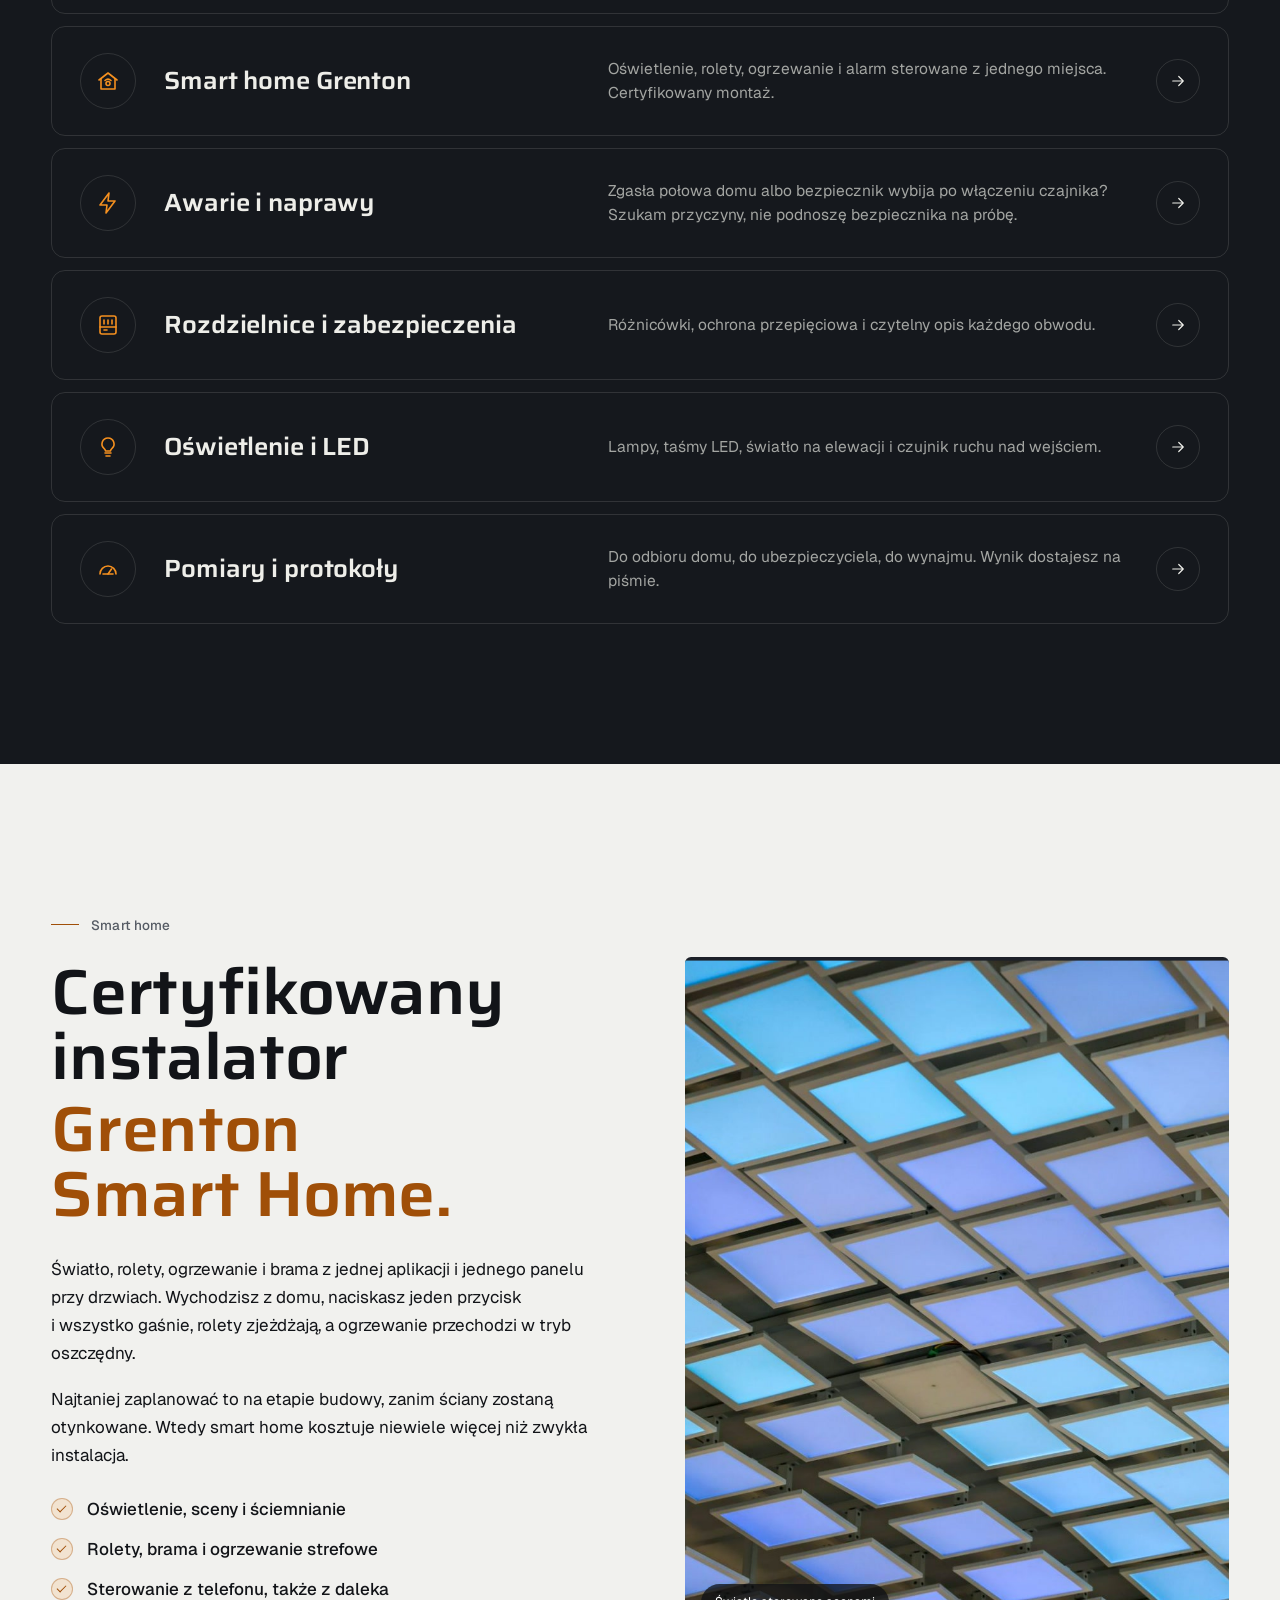
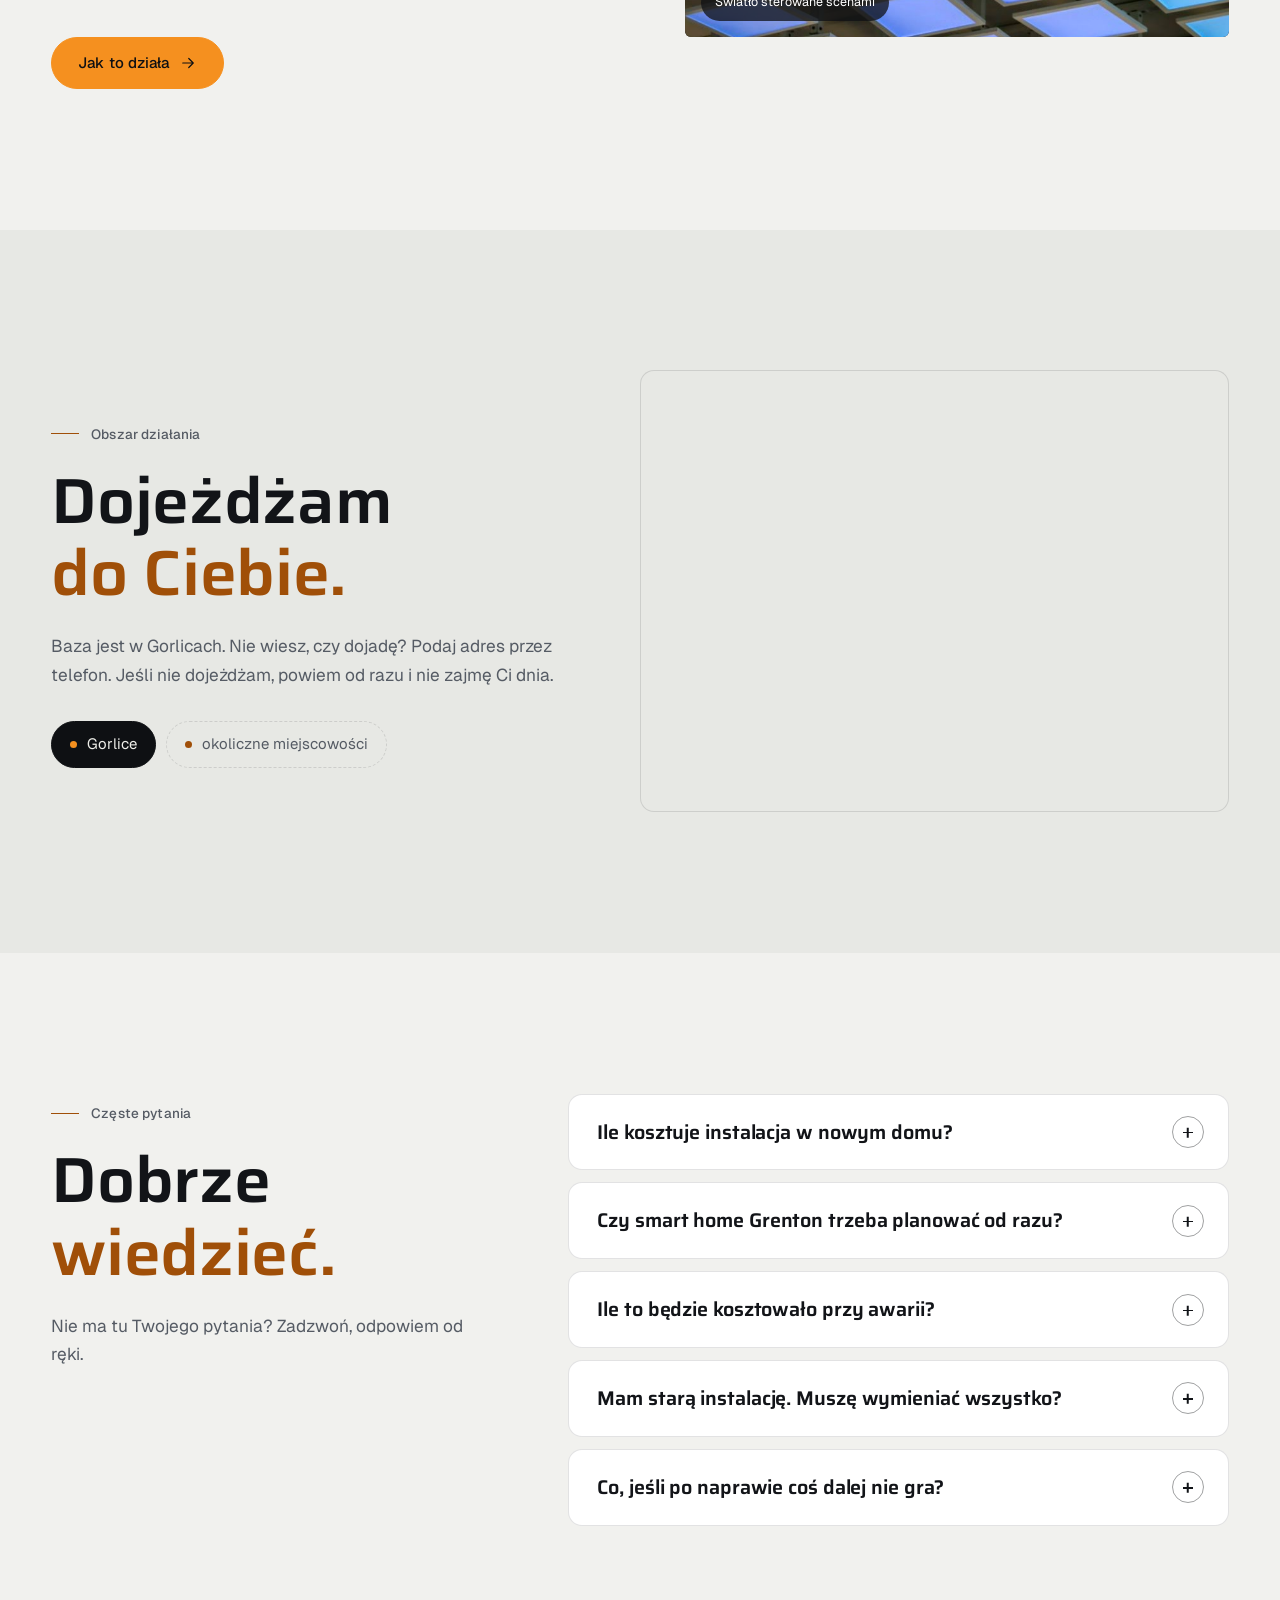
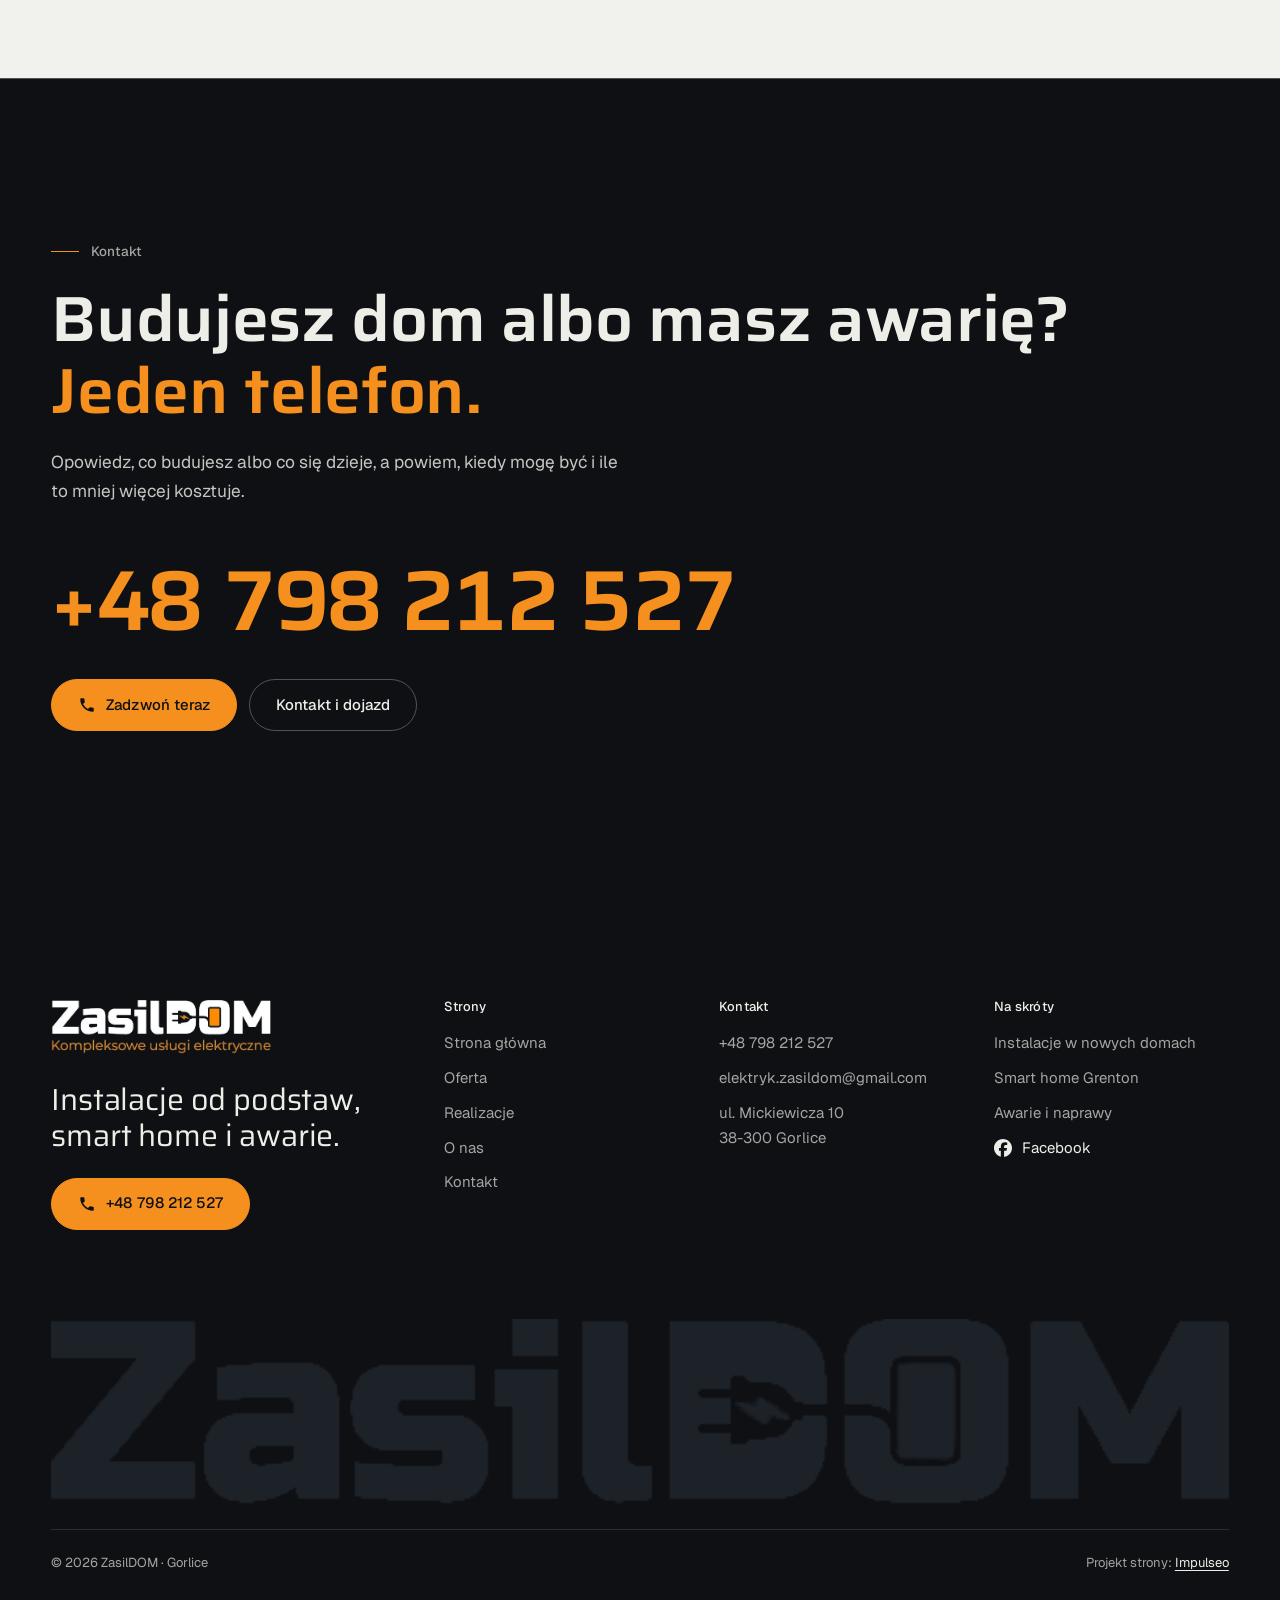
==== commit 5513c2a6: "czcionka nagłówków: Manrope -> Saira (kanciasta jak w logo), odstępy liter poluzowane Co-Authored-By" ====
--- a/index.html
+++ b/index.html
@@ -24,8 +24,8 @@
 <link rel="preload" as="image" href="img/hero.jpg" fetchpriority="high">
 <link rel="preconnect" href="https://fonts.googleapis.com">
 <link rel="preconnect" href="https://fonts.gstatic.com" crossorigin>
-<link href="https://fonts.googleapis.com/css2?family=Manrope:wght@400..800&family=Geist:wght@400..600&display=swap" rel="stylesheet">
-<link rel="stylesheet" href="assets/styles.css?v=20261022a">
+<link href="https://fonts.googleapis.com/css2?family=Saira:wdth,wght@100..125,400..800&family=Geist:wght@400..600&display=swap" rel="stylesheet">
+<link rel="stylesheet" href="assets/styles.css?v=20261022b">
 <script src="assets/lenis.min.js?v=1.1.20" defer></script>
 <script src="assets/main.js?v=20261022a" defer></script>
 </head>
--- a/assets/styles.css
+++ b/assets/styles.css
@@ -7,7 +7,7 @@
   --on-dark:#EEEEE9;--on-dark-2:#A3A5A2;
   --accent:#F5901F;--accent-d:#A04F08;--accent-soft:rgba(245,144,31,.14);
   --paper-3:#FFFFFF;
-  --f-display:"Manrope","Geist",system-ui,sans-serif;
+  --f-display:"Saira","Geist",system-ui,sans-serif;
   --f-body:"Geist",system-ui,-apple-system,"Segoe UI",sans-serif;
   --expo:cubic-bezier(.16,1,.3,1);--ease:cubic-bezier(.16,.84,.44,1);--in:cubic-bezier(.7,0,.84,0);
   --wrap:min(1320px, 100% - clamp(40px, 8vw, 128px));
@@ -25,7 +25,7 @@
 a{color:inherit;text-decoration:none}
 p{margin:0 0 1em;max-width:62ch}
 ul,ol{margin:0}
-h1,h2,h3{font-family:var(--f-display);font-weight:600;letter-spacing:-.02em;margin:0;text-wrap:balance}
+h1,h2,h3{font-family:var(--f-display);font-stretch:108%;font-weight:600;letter-spacing:-.005em;margin:0;text-wrap:balance}
 h2 em,h1 em{font-style:normal;color:var(--accent-d)}
 .dark h1 em,.dark h2 em,.dark-2 h2 em,.proces h2 em,.cta-band h2 em,.hero h1 em,.pagehead h1 em,.stopklatka h2 em{color:var(--accent)}
 ::selection{background:var(--accent);color:var(--ink)}
@@ -101,7 +101,7 @@
 .mnav{position:fixed;inset:0;z-index:99;background:var(--ink);color:var(--on-dark);padding:calc(var(--nav-h) + 32px) 0 32px;display:flex;flex-direction:column;visibility:hidden;clip-path:inset(0 0 100% 0);transition:clip-path .7s var(--expo),visibility 0s .7s}
 .menu-open .mnav{visibility:visible;clip-path:inset(0 0 0 0);transition:clip-path .7s var(--expo)}
 .mnav-in{width:var(--wrap);margin-inline:auto;display:flex;flex-direction:column;height:100%}
-.mnav a.ml{display:block;font-family:var(--f-display);font-size:clamp(2.2rem, 1.2rem + 5vw, 3.2rem);font-weight:600;letter-spacing:-.02em;line-height:1.2;padding:6px 0;border-bottom:1px solid var(--ink-line);transform:translateY(24px);opacity:0;transition:transform .7s var(--expo),opacity .7s var(--expo)}
+.mnav a.ml{display:block;font-family:var(--f-display);font-size:clamp(2.2rem, 1.2rem + 5vw, 3.2rem);font-weight:600;letter-spacing:-.005em;line-height:1.2;padding:6px 0;border-bottom:1px solid var(--ink-line);transform:translateY(24px);opacity:0;transition:transform .7s var(--expo),opacity .7s var(--expo)}
 .menu-open .mnav a.ml{transform:none;opacity:1}
 .menu-open .mnav a.ml:nth-child(2){transition-delay:.05s}
 .menu-open .mnav a.ml:nth-child(3){transition-delay:.1s}
@@ -156,7 +156,7 @@
 .hero-tag{display:inline-flex;align-items:center;gap:12px;font-size:13.5px;color:var(--on-dark);padding:8px 16px 8px 14px;border:1px solid var(--ink-line);border-radius:999px;background:rgba(14,16,19,.35);margin-bottom:clamp(20px, 3.4svh, 34px)}
 .hero-tag .sep{width:1px;height:12px;background:var(--ink-line)}
 .hero-tag .muted{color:var(--on-dark-2)}
-.hero h1{font-size:clamp(2.8rem, min(1.1rem + 5.6vw, 10.8svh), 6.7rem);line-height:.95;letter-spacing:-.028em;font-weight:600;max-width:13ch}
+.hero h1{font-size:clamp(2.8rem, min(1.1rem + 5.6vw, 10.8svh), 6.7rem);line-height:.95;letter-spacing:-.005em;font-weight:600;max-width:13ch}
 .hero-lead{font-size:clamp(1rem, .9rem + .4vw, 1.16rem);color:rgba(238,238,233,.84);max-width:50ch;margin:clamp(18px, 3svh, 30px) 0 clamp(22px, 3.6svh, 36px)}
 .hero-ctas{display:flex;flex-wrap:wrap;gap:12px}
 .hero-foot{display:flex;align-items:center;justify-content:space-between;gap:24px;margin-top:clamp(24px, 5svh, 56px);padding-top:20px;border-top:1px solid var(--ink-line);font-size:13.5px;color:var(--on-dark-2)}
@@ -179,7 +179,7 @@
 .strip-in{width:min(96%, 1440px);margin-inline:auto;display:grid;grid-template-columns:repeat(5, minmax(0, 1fr))}
 .strip-it{position:relative;text-align:center;padding:30px 14px}
 .strip-it+.strip-it::before{content:"";position:absolute;left:0;top:30%;bottom:30%;width:1px;background:var(--accent);opacity:.75}
-.strip .k{font-family:var(--f-display);font-size:1.2rem;font-weight:600;letter-spacing:-.015em;line-height:1.25}
+.strip .k{font-family:var(--f-display);font-size:1.2rem;font-weight:600;letter-spacing:-.005em;line-height:1.25}
 .strip .v{font-size:13px;color:var(--on-dark-2);margin-top:4px}
 
 /* ---------- kafle ze zdjęciem ---------- */
@@ -209,8 +209,8 @@
 .hero-foot .cert svg{width:18px;height:18px;color:var(--accent)}
 .fig-tag{position:absolute;left:16px;bottom:16px;z-index:2;background:rgba(14,16,19,.74);color:#fff;font-size:12.5px;padding:8px 14px;border-radius:999px}
 .stats{display:grid;grid-template-columns:repeat(3, minmax(0, 1fr));gap:24px;margin:36px 0 40px;padding-top:30px;border-top:1px solid var(--line)}
-.stat b{display:block;font-family:var(--f-display);font-size:clamp(2.4rem, 1.6rem + 2.2vw, 3.6rem);font-weight:600;letter-spacing:-.028em;line-height:1;font-variant-numeric:tabular-nums}
-.stat b small{font-size:.5em;letter-spacing:-.02em;margin-left:4px;color:var(--accent-d)}
+.stat b{display:block;font-family:var(--f-display);font-size:clamp(2.4rem, 1.6rem + 2.2vw, 3.6rem);font-weight:600;letter-spacing:-.005em;line-height:1;font-variant-numeric:tabular-nums}
+.stat b small{font-size:.5em;letter-spacing:-.005em;margin-left:4px;color:var(--accent-d)}
 .stat > span{display:block;margin-top:10px;font-size:13.5px;line-height:1.45;color:var(--muted)}
 
 /* ---------- proces: przewód, który się zapala ---------- */
@@ -218,7 +218,7 @@
 .proc-grid{display:grid;grid-template-columns:minmax(0, .9fr) minmax(0, 1.1fr);gap:clamp(40px, 7vw, 120px)}
 .proc-side{position:sticky;top:calc(var(--nav-h) + 56px);align-self:start}
 .proc-count{display:flex;align-items:baseline;gap:12px;margin-top:clamp(36px, 5vw, 64px);font-family:var(--f-display)}
-.proc-count b{font-size:clamp(4rem, 2.6rem + 4vw, 6.6rem);font-weight:500;line-height:.9;letter-spacing:-.035em;color:var(--accent);font-variant-numeric:tabular-nums}
+.proc-count b{font-size:clamp(4rem, 2.6rem + 4vw, 6.6rem);font-weight:500;line-height:.9;letter-spacing:-.005em;color:var(--accent);font-variant-numeric:tabular-nums}
 .proc-count span{font-size:1.1rem;color:var(--on-dark-2)}
 .proc-now{margin-top:16px;padding-top:16px;border-top:1px solid var(--ink-line);max-width:260px;font-size:15px;color:var(--on-dark)}
 .proc-steps{position:relative;padding-left:64px}
@@ -255,7 +255,7 @@
 
 /* ---------- opinie ---------- */
 .op-meta{display:flex;align-items:center;gap:18px}
-.op-meta .big{font-family:var(--f-display);font-size:clamp(3.4rem, 2.4rem + 2.6vw, 4.6rem);font-weight:600;letter-spacing:-.02em;line-height:1}
+.op-meta .big{font-family:var(--f-display);font-size:clamp(3.4rem, 2.4rem + 2.6vw, 4.6rem);font-weight:600;letter-spacing:-.005em;line-height:1}
 .op-meta .stars svg{width:18px;height:18px}
 .op-meta small{display:block;font-size:13.5px;color:var(--muted);margin-top:6px}
 .op-google{position:relative;isolation:isolate;overflow:hidden;display:inline-flex;align-items:center;gap:10px;min-height:52px;padding:0 24px;border-radius:999px;border:1px solid rgba(18,20,24,.22);background-color:var(--paper-3);color:var(--text);font-size:15px;font-weight:500;transition:background-color .72s var(--ease),color .72s var(--ease),border-color .72s var(--ease),box-shadow .72s var(--ease)}
@@ -264,7 +264,7 @@
 .op-card blockquote{margin:0}
 .op-card blockquote p{margin:0;max-width:none}
 .op-card.feat{grid-row:span 2;background:var(--ink);border-color:var(--ink);color:var(--on-dark)}
-.op-card.feat blockquote p{font-family:var(--f-display);font-size:clamp(1.5rem, 1.1rem + 1.2vw, 2.2rem);line-height:1.22;letter-spacing:-.02em;font-weight:500}
+.op-card.feat blockquote p{font-family:var(--f-display);font-size:clamp(1.5rem, 1.1rem + 1.2vw, 2.2rem);line-height:1.22;letter-spacing:-.005em;font-weight:500}
 .op-card .q{font-family:var(--f-display);font-size:3.4rem;line-height:.6;color:var(--accent);height:24px}
 .op-card figcaption{display:flex;align-items:center;gap:12px;font-size:14px;color:var(--muted)}
 .op-card.feat figcaption{color:var(--on-dark-2)}
@@ -276,7 +276,7 @@
 .odz-list{list-style:none;padding:0;display:flex;align-items:center;gap:24px;flex:none}
 .odz img{height:84px;width:auto}
 .badges p{margin:0;color:var(--on-dark-2);font-size:15px}
-.badges p b{display:block;color:var(--on-dark);font-family:var(--f-display);font-size:1.3rem;font-weight:600;letter-spacing:-.02em;margin-bottom:4px}
+.badges p b{display:block;color:var(--on-dark);font-family:var(--f-display);font-size:1.3rem;font-weight:600;letter-spacing:-.005em;margin-bottom:4px}
 
 /* ---------- obszar działania ---------- */
 .area{display:grid;grid-template-columns:minmax(0, 1fr) minmax(0, 1.15fr);gap:clamp(40px, 6vw, 100px);align-items:center}
@@ -293,7 +293,7 @@
 .faq-wrap{display:grid;grid-template-columns:minmax(0, .8fr) minmax(0, 1.2fr);gap:clamp(40px, 6vw, 100px);align-items:start}
 .faq-side{position:sticky;top:calc(var(--nav-h) + 40px)}
 .faq-item{position:relative;isolation:isolate;overflow:hidden;border:1px solid var(--line);border-radius:14px;background-color:var(--paper-3);color:var(--text);margin-bottom:12px;transition:background-color .72s var(--ease),color .72s var(--ease),border-color .72s var(--ease),box-shadow .72s var(--ease)}
-.faq-item summary{list-style:none;cursor:pointer;position:relative;padding:24px 72px 24px 28px;font-family:var(--f-display);font-size:clamp(1.08rem, 1rem + .3vw, 1.24rem);font-weight:600;letter-spacing:-.015em;line-height:1.35}
+.faq-item summary{list-style:none;cursor:pointer;position:relative;padding:24px 72px 24px 28px;font-family:var(--f-display);font-size:clamp(1.08rem, 1rem + .3vw, 1.24rem);font-weight:600;letter-spacing:-.005em;line-height:1.35}
 .faq-item summary::-webkit-details-marker{display:none}
 .faq-item summary::after{content:"";position:absolute;right:24px;top:50%;width:32px;height:32px;margin-top:-16px;border-radius:50%;border:1px solid currentColor;opacity:.4}
 .faq-item summary i{position:absolute;right:35px;top:50%;width:10px;height:1.5px;background:currentColor;transition:transform .5s var(--expo)}
@@ -309,7 +309,7 @@
 .stk-bg::after{content:"";position:absolute;inset:0;background:linear-gradient(90deg,rgba(14,16,19,.92) 0%,rgba(14,16,19,.74) 45%,rgba(14,16,19,.42) 100%)}
 .stk-in{position:relative;z-index:1;width:var(--wrap);margin-inline:auto;padding:clamp(110px, 12vw, 180px) 0}
 .stk-in .lead{color:rgba(238,238,233,.82)}
-.cta-phone{position:relative;display:inline-block;margin:clamp(24px, 3vw, 36px) 0;font-family:var(--f-display);font-size:clamp(2.5rem, 1rem + 5.4vw, 6.4rem);font-weight:600;letter-spacing:-.028em;line-height:1;color:var(--accent);font-variant-numeric:tabular-nums}
+.cta-phone{position:relative;display:inline-block;margin:clamp(24px, 3vw, 36px) 0;font-family:var(--f-display);font-size:clamp(2.5rem, 1rem + 5.4vw, 6.4rem);font-weight:600;letter-spacing:-.005em;line-height:1;color:var(--accent);font-variant-numeric:tabular-nums}
 .cta-phone::after{content:"";position:absolute;left:0;right:0;bottom:-8px;height:2px;background:var(--accent);transform:scaleX(0);transform-origin:right;transition:transform .7s var(--ease)}
 .cta-phone:hover::after{transform:scaleX(1);transform-origin:left}
 .cta-row{display:flex;flex-wrap:wrap;gap:12px}
@@ -328,7 +328,7 @@
 .foot-top ul{list-style:none;padding:0;display:grid;gap:10px}
 .foot-top a:not(.btn){transition:color .4s var(--ease)}
 .foot-top a:not(.btn):hover{color:var(--accent)}
-.foot-claim{font-family:var(--f-display);font-size:clamp(1.5rem, 1.1rem + 1vw, 2rem);line-height:1.2;letter-spacing:-.02em;color:var(--on-dark);max-width:18ch;margin:0 0 24px}
+.foot-claim{font-family:var(--f-display);font-size:clamp(1.5rem, 1.1rem + 1vw, 2rem);line-height:1.2;letter-spacing:-.005em;color:var(--on-dark);max-width:18ch;margin:0 0 24px}
 .soc{display:inline-flex;align-items:center;gap:10px;color:var(--on-dark)}
 .soc svg{width:18px;height:18px}
 .foot-mark{margin-top:clamp(56px, 7vw, 96px);aspect-ratio:539/85;background:var(--ink-3);-webkit-mask:url(../img/logo-znak.png) center/contain no-repeat;mask:url(../img/logo-znak.png) center/contain no-repeat}
@@ -349,7 +349,7 @@
 .crumb a{display:inline-block;padding:8px 0}
 .crumb a:hover{color:var(--accent)}
 .crumb .sl{width:16px;height:1px;background:var(--accent)}
-.pagehead h1{font-size:clamp(2.6rem, 1rem + 5vw, 5.8rem);line-height:.98;letter-spacing:-.028em;max-width:15ch}
+.pagehead h1{font-size:clamp(2.6rem, 1rem + 5vw, 5.8rem);line-height:.98;letter-spacing:-.005em;max-width:15ch}
 .ph-lead{max-width:52ch;margin:22px 0 0;font-size:1.08rem;color:rgba(238,238,233,.84)}
 .chips{display:flex;flex-wrap:wrap;gap:8px;margin-top:30px}
 .chip{font-size:13.5px;padding:9px 16px;border:1px solid rgba(238,238,233,.24);border-radius:999px;color:var(--on-dark);transition:border-color .5s var(--ease),color .5s var(--ease),background-color .5s var(--ease)}
@@ -410,7 +410,7 @@
 .k-card{border-radius:14px;padding:clamp(28px, 3.6vw, 52px);background:var(--paper-3);border:1px solid var(--line)}
 .k-card.dark{background:var(--ink);border-color:var(--ink)}
 .k-card .lbl{display:flex;align-items:center;gap:10px;font-size:13.5px;color:var(--on-dark-2);margin-bottom:18px}
-.k-phone{display:inline-block;font-family:var(--f-display);font-size:clamp(2.2rem, 1.2rem + 3vw, 3.8rem);font-weight:600;letter-spacing:-.028em;line-height:1;color:var(--accent);margin-bottom:24px;font-variant-numeric:tabular-nums}
+.k-phone{display:inline-block;font-family:var(--f-display);font-size:clamp(2.2rem, 1.2rem + 3vw, 3.8rem);font-weight:600;letter-spacing:-.005em;line-height:1;color:var(--accent);margin-bottom:24px;font-variant-numeric:tabular-nums}
 .k-card.dark p{color:var(--on-dark-2)}
 .k-list{list-style:none;padding:0;display:grid;gap:22px}
 .k-list li{display:grid;grid-template-columns:24px 1fr;gap:14px}
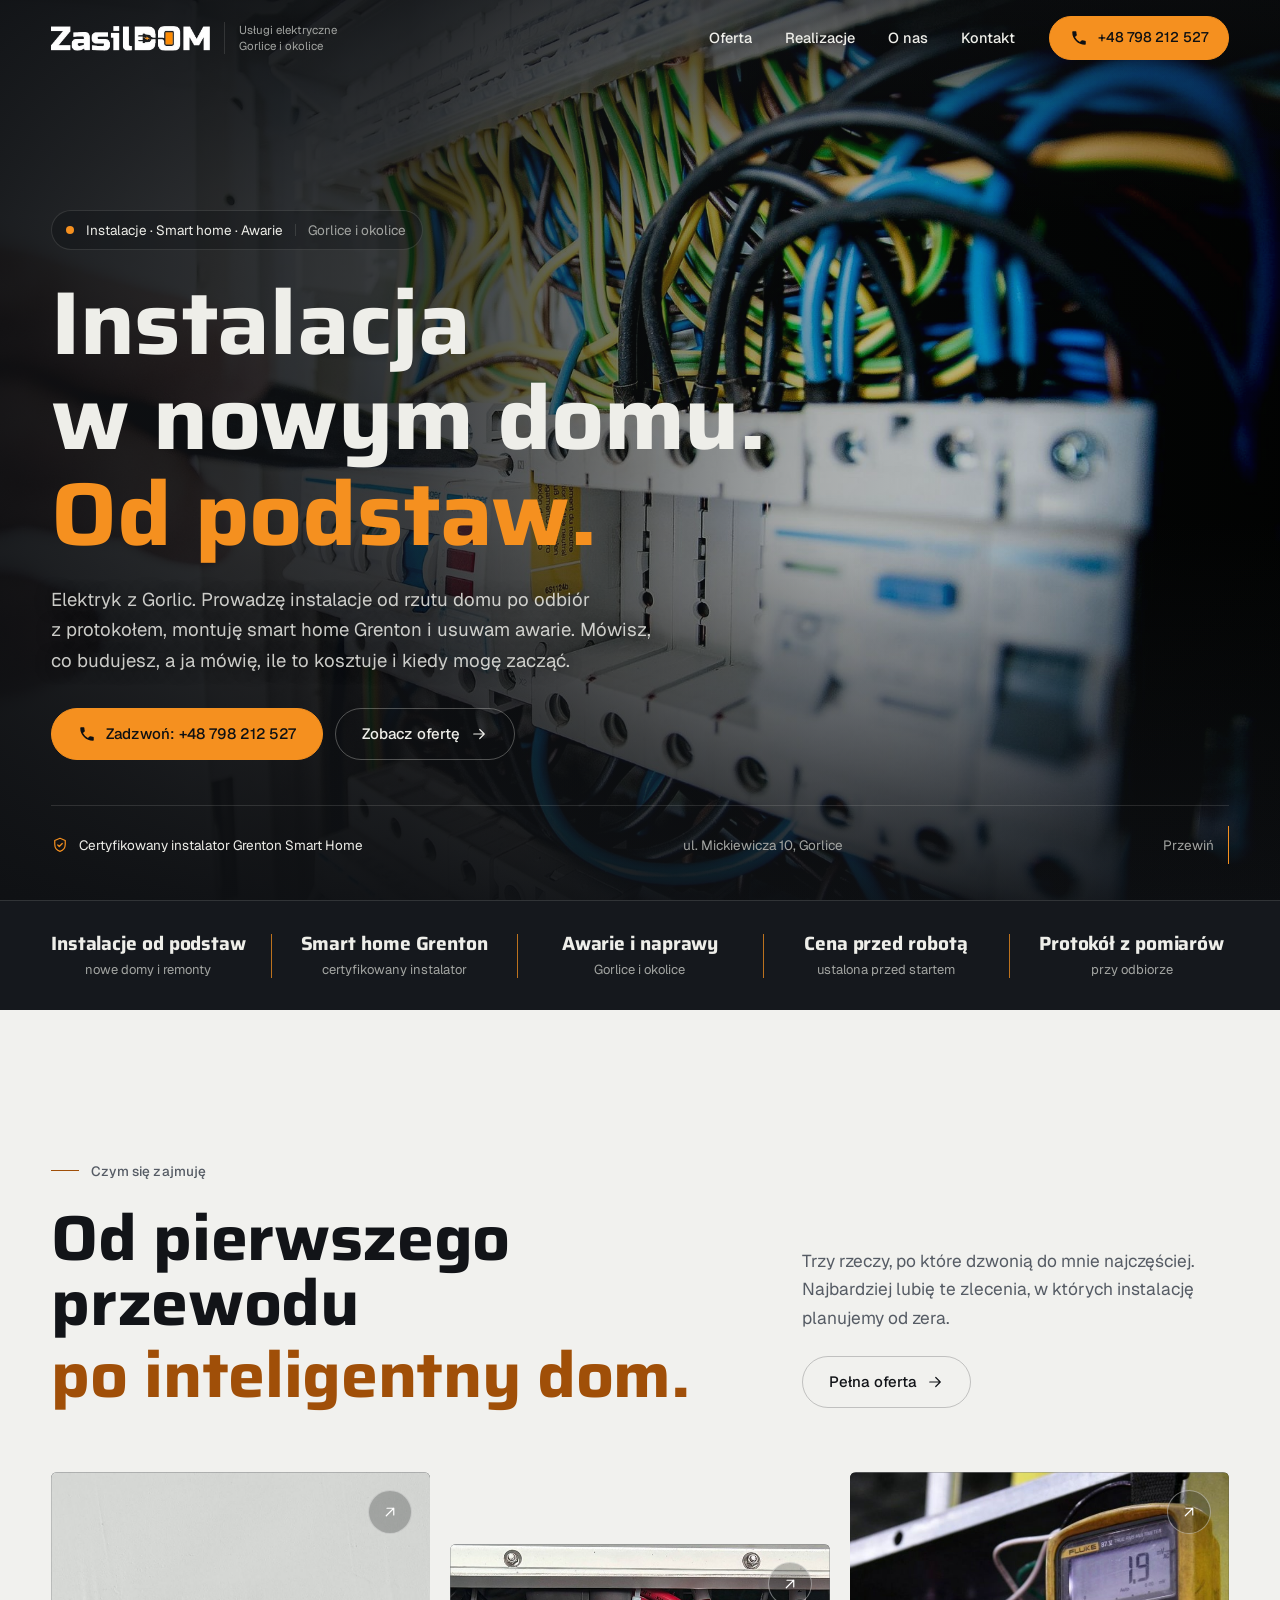
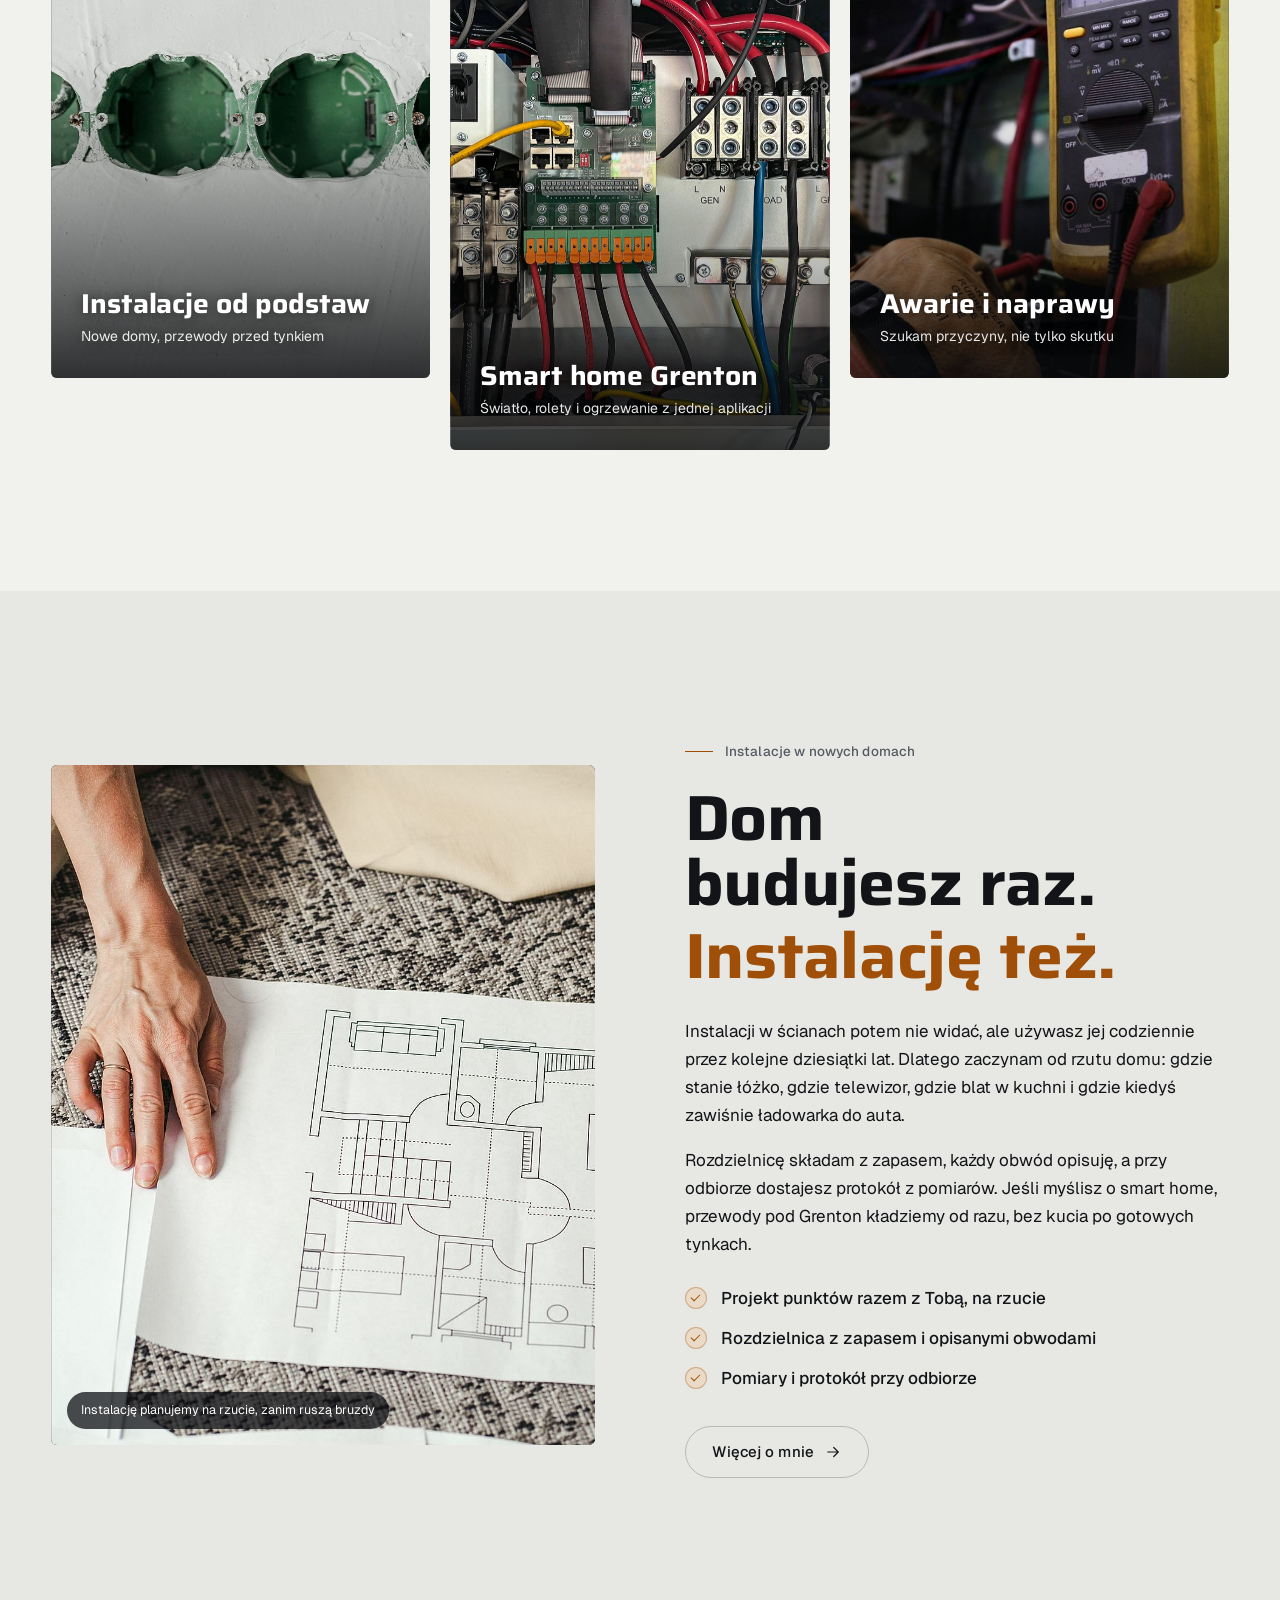
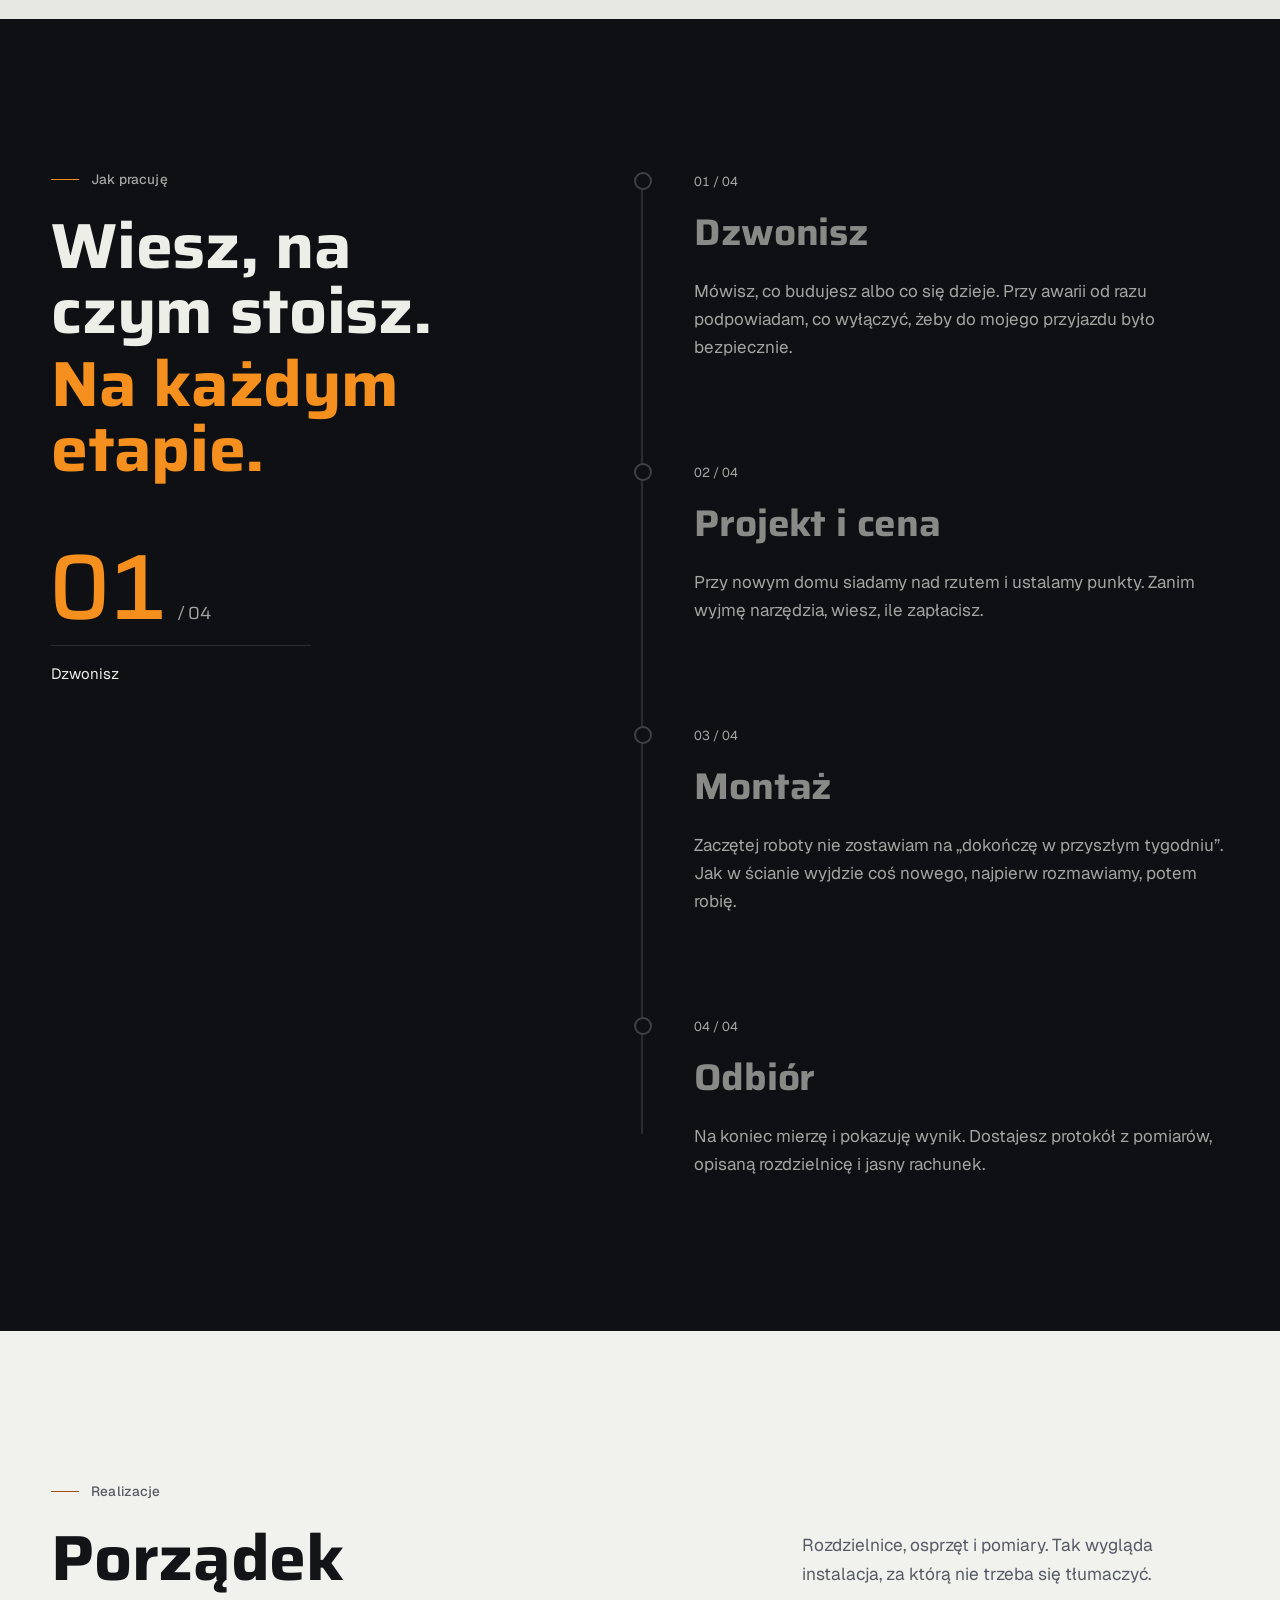
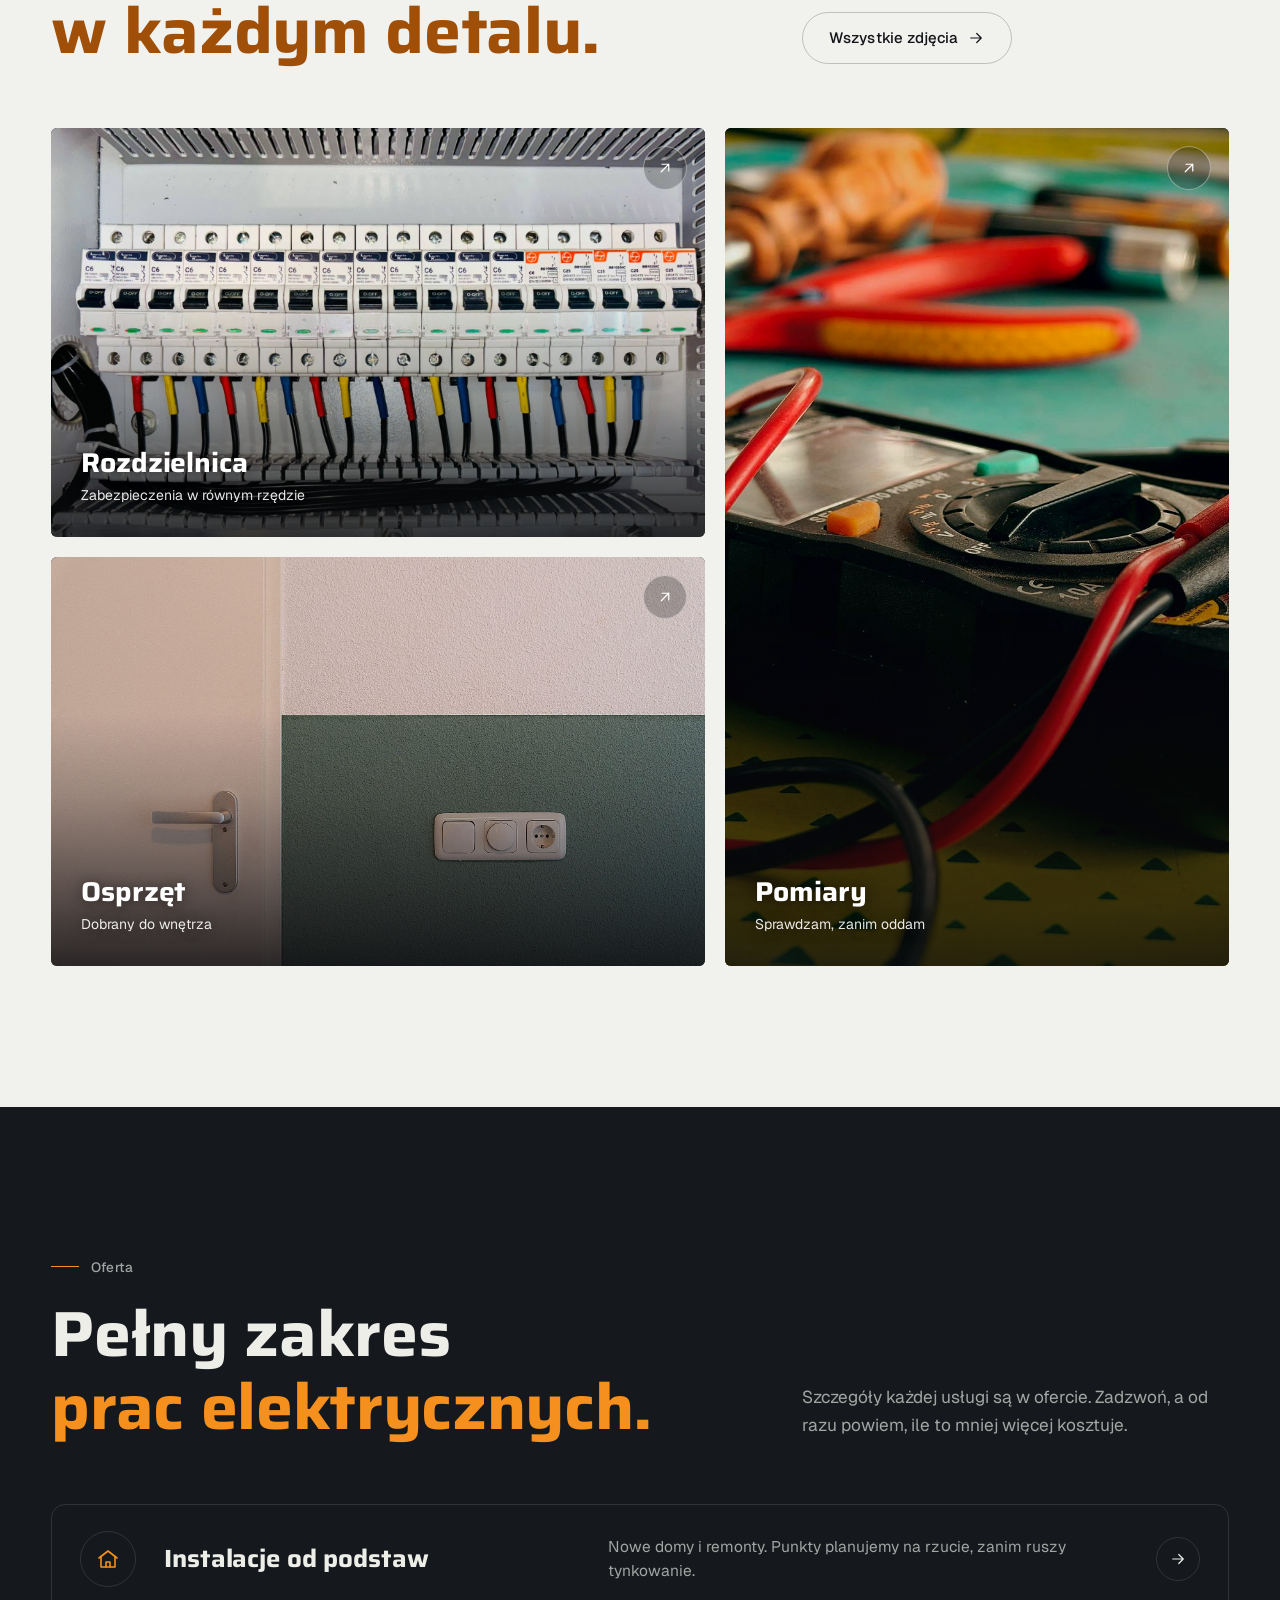
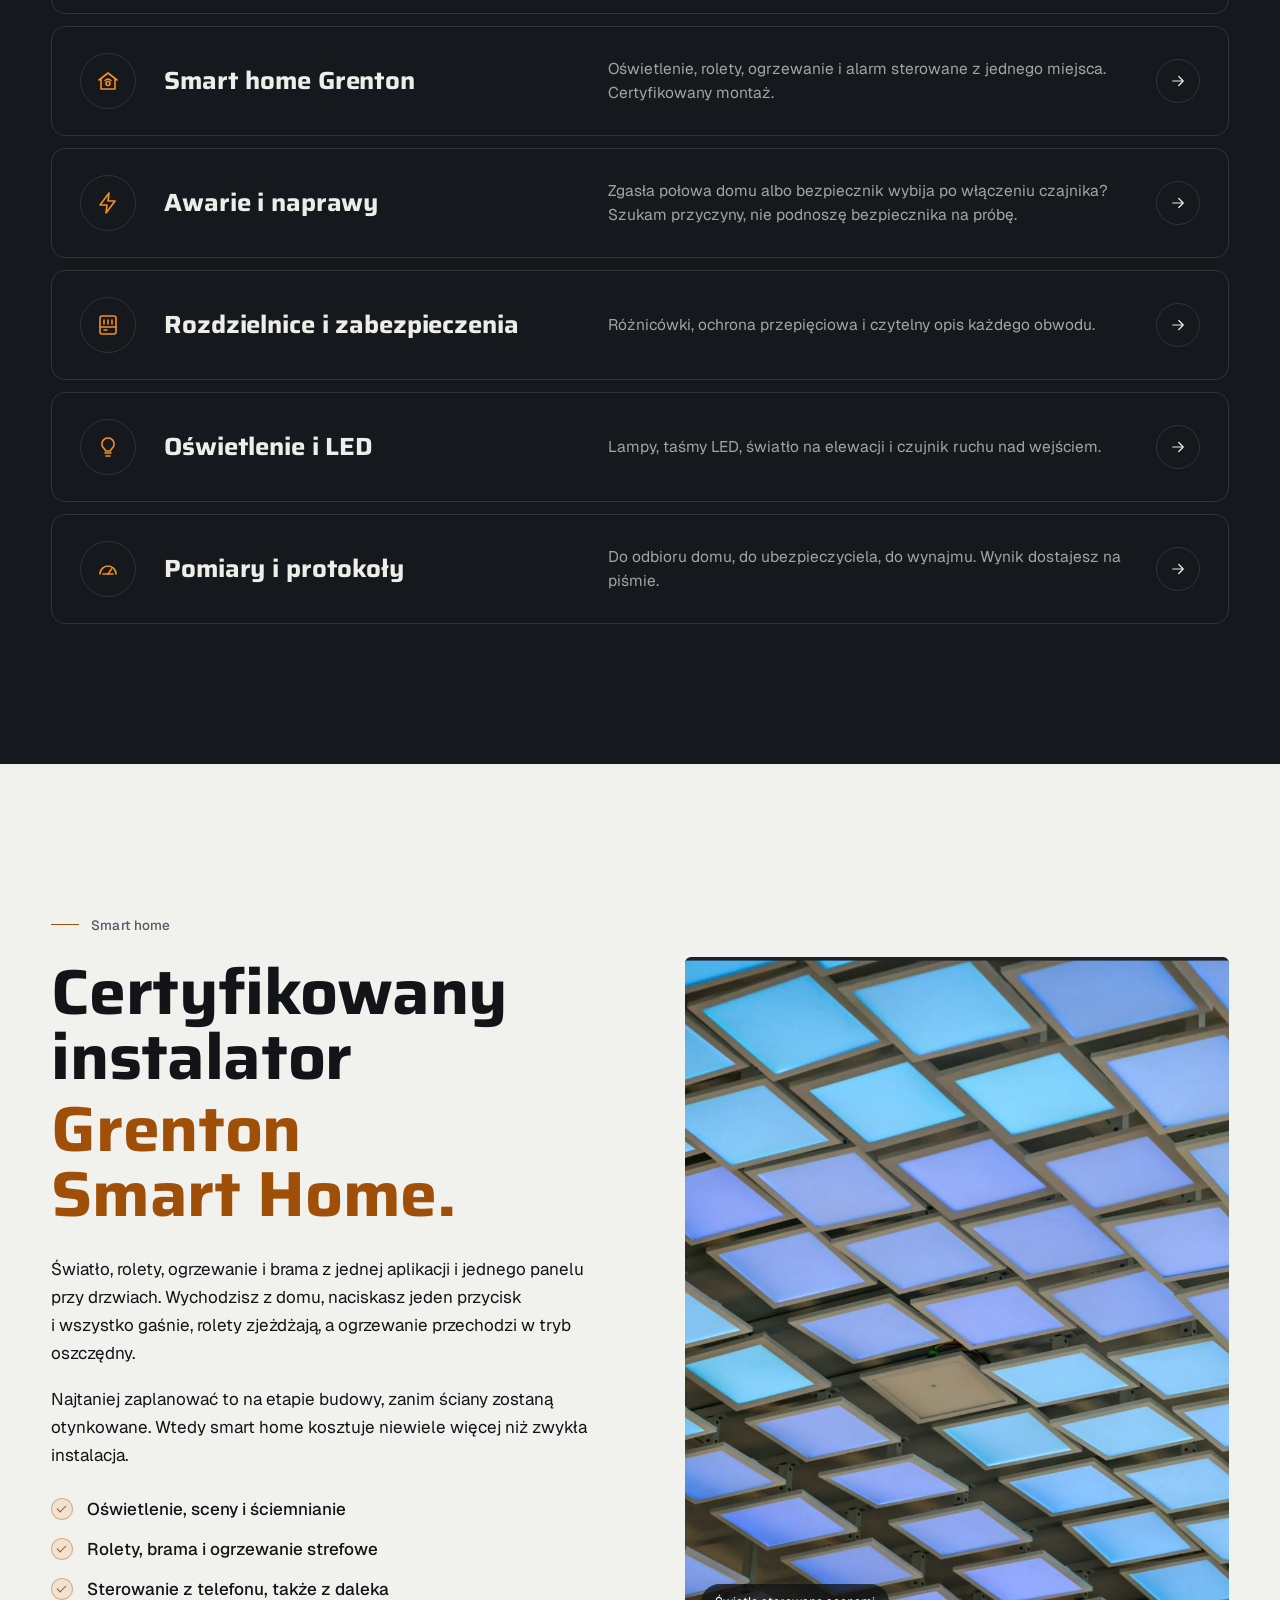
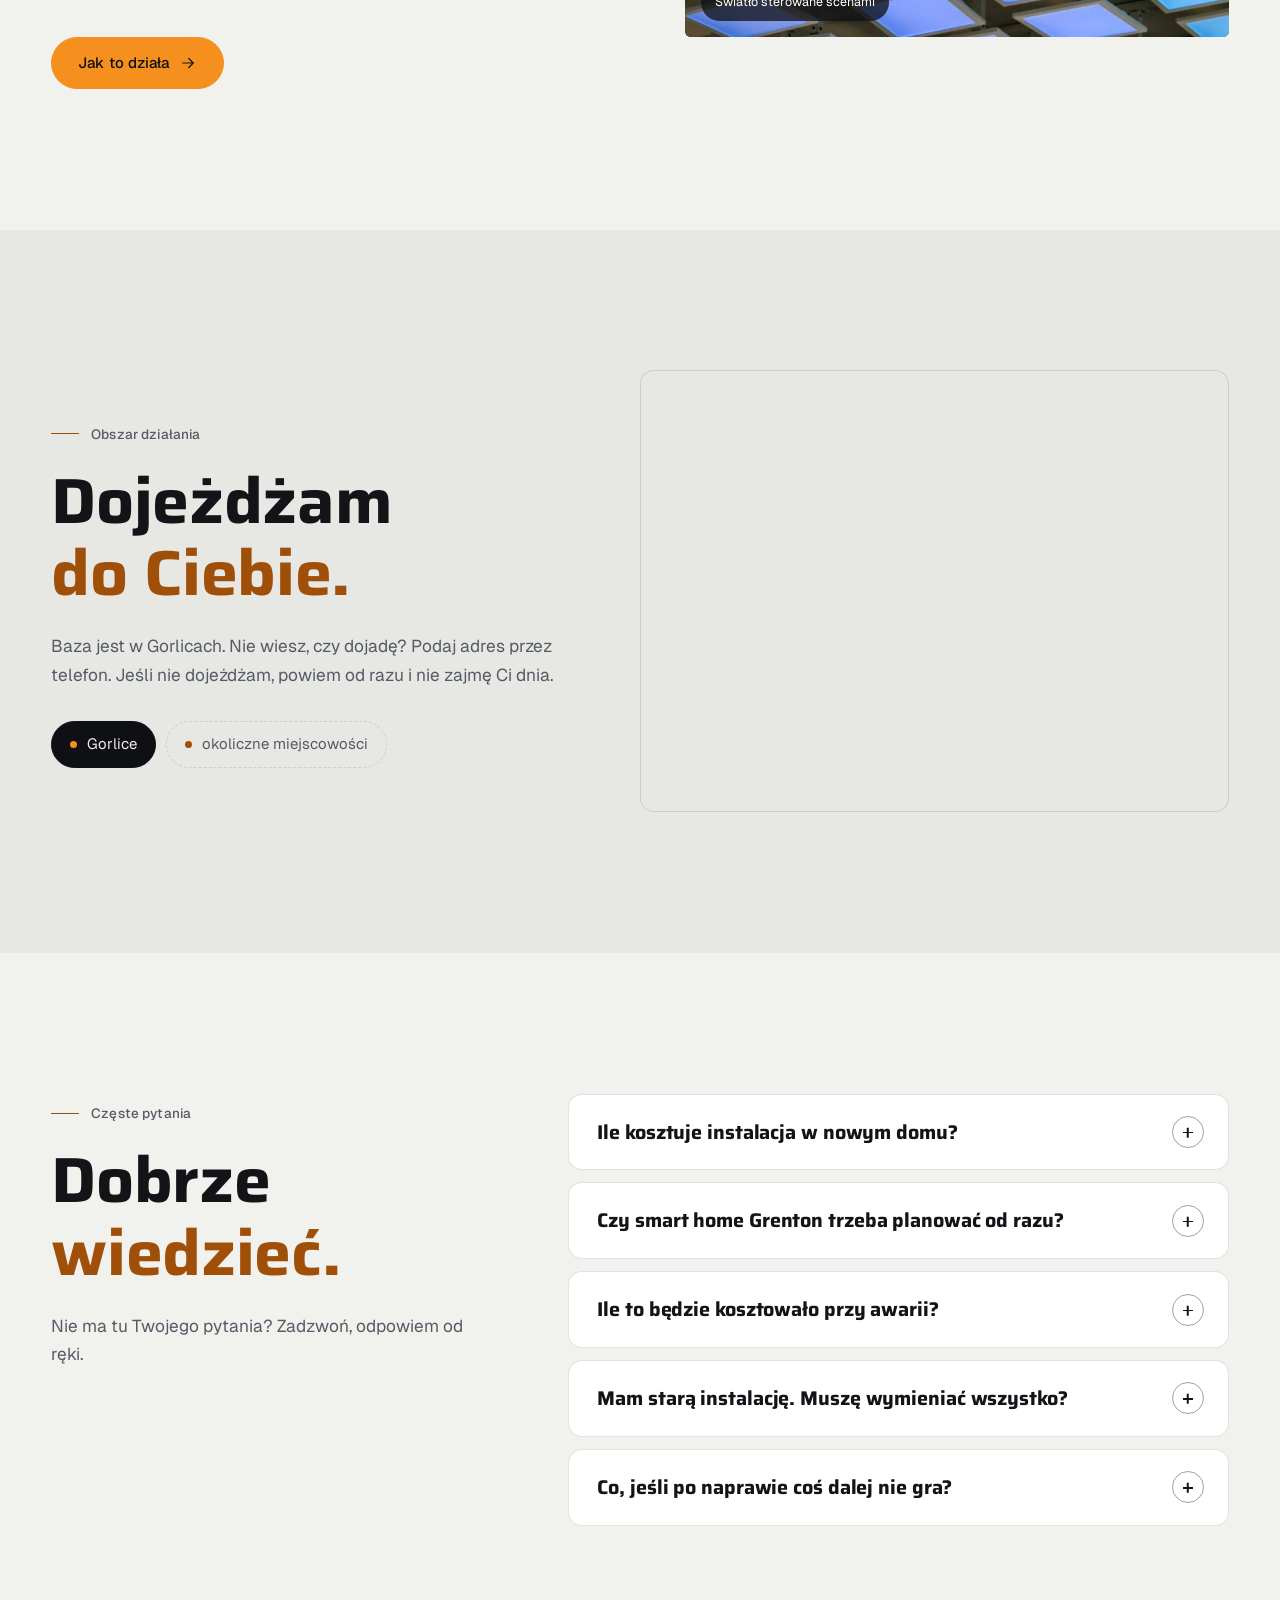
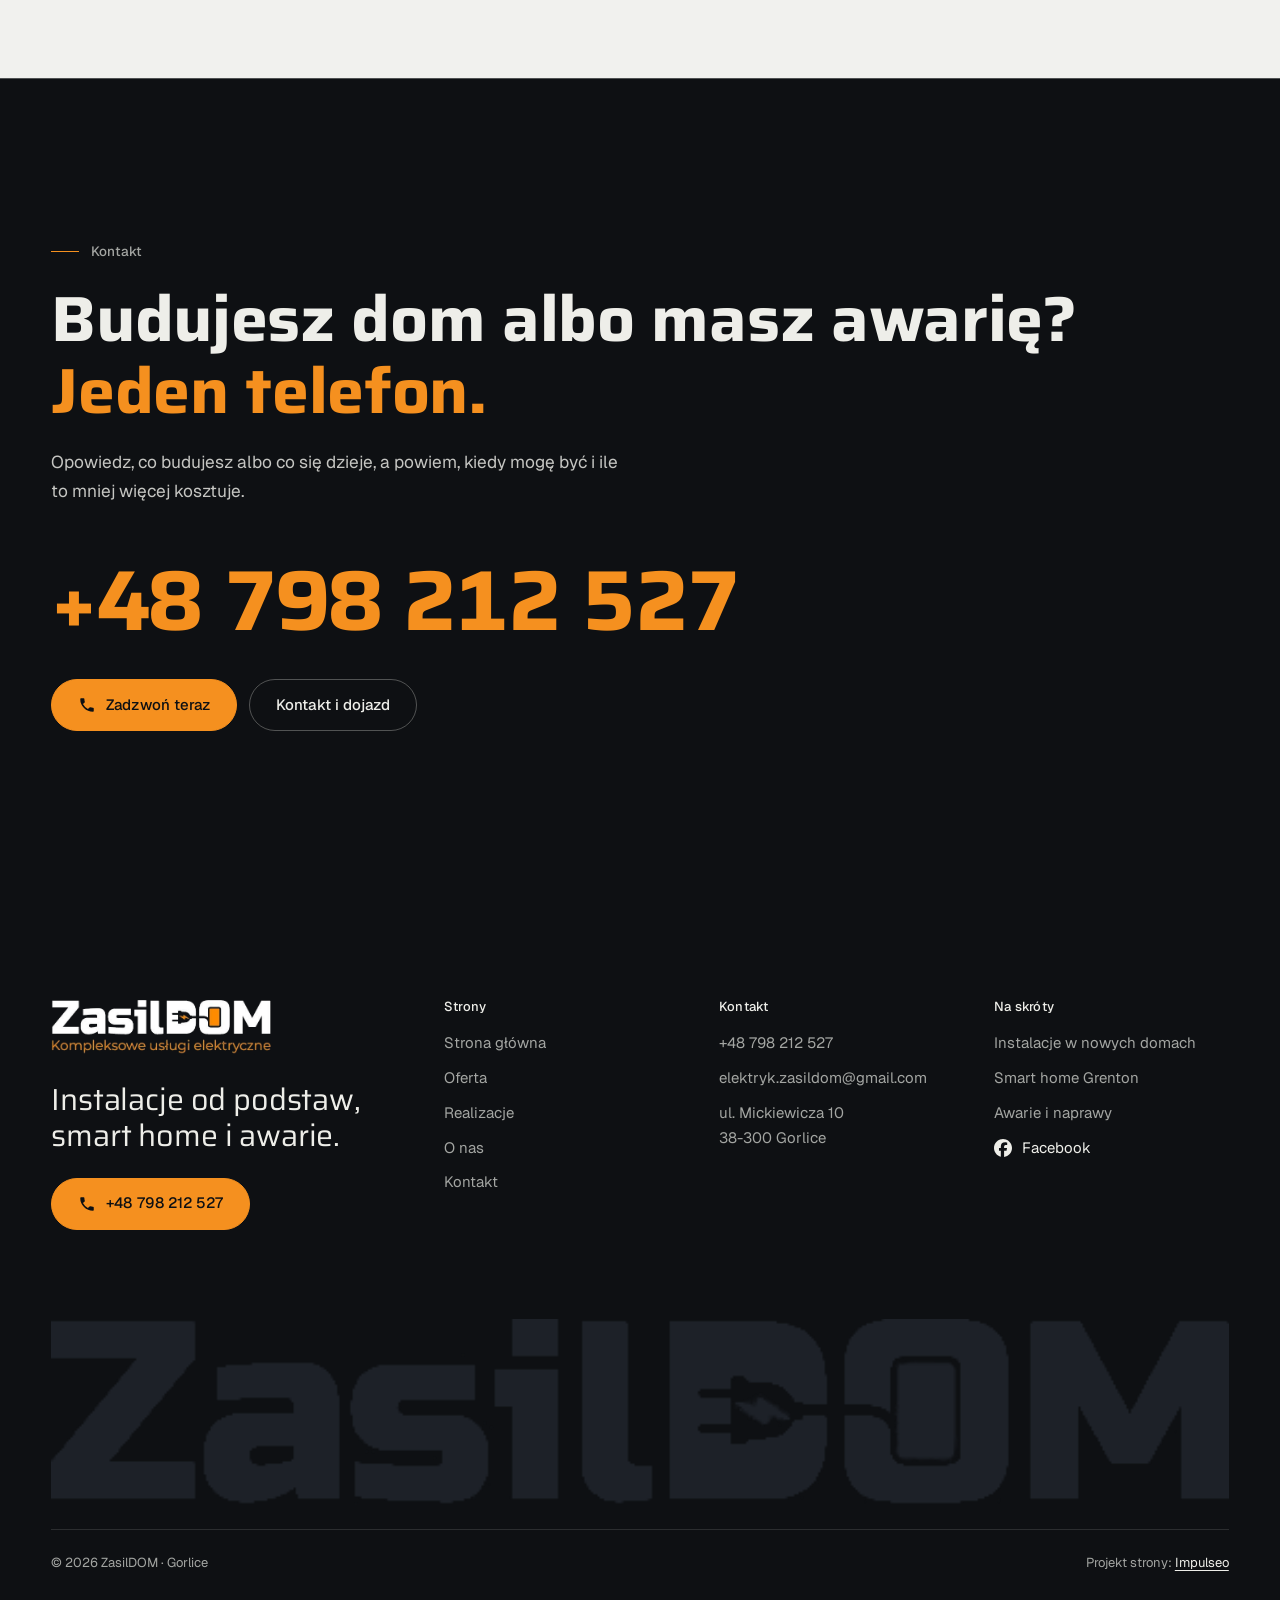
==== commit fd52e109: "nagłówki Saira grubsze: 600 -> 700 Co-Authored-By: Claude Opus 5.5 (1M context) <noreply@anthropic.c" ====
--- a/index.html
+++ b/index.html
@@ -25,7 +25,7 @@
 <link rel="preconnect" href="https://fonts.googleapis.com">
 <link rel="preconnect" href="https://fonts.gstatic.com" crossorigin>
 <link href="https://fonts.googleapis.com/css2?family=Saira:wdth,wght@100..125,400..800&family=Geist:wght@400..600&display=swap" rel="stylesheet">
-<link rel="stylesheet" href="assets/styles.css?v=20261022b">
+<link rel="stylesheet" href="assets/styles.css?v=20261022c">
 <script src="assets/lenis.min.js?v=1.1.20" defer></script>
 <script src="assets/main.js?v=20261022a" defer></script>
 </head>
--- a/assets/styles.css
+++ b/assets/styles.css
@@ -25,7 +25,7 @@
 a{color:inherit;text-decoration:none}
 p{margin:0 0 1em;max-width:62ch}
 ul,ol{margin:0}
-h1,h2,h3{font-family:var(--f-display);font-stretch:108%;font-weight:600;letter-spacing:-.005em;margin:0;text-wrap:balance}
+h1,h2,h3{font-family:var(--f-display);font-stretch:108%;font-weight:700;letter-spacing:-.005em;margin:0;text-wrap:balance}
 h2 em,h1 em{font-style:normal;color:var(--accent-d)}
 .dark h1 em,.dark h2 em,.dark-2 h2 em,.proces h2 em,.cta-band h2 em,.hero h1 em,.pagehead h1 em,.stopklatka h2 em{color:var(--accent)}
 ::selection{background:var(--accent);color:var(--ink)}
@@ -101,7 +101,7 @@
 .mnav{position:fixed;inset:0;z-index:99;background:var(--ink);color:var(--on-dark);padding:calc(var(--nav-h) + 32px) 0 32px;display:flex;flex-direction:column;visibility:hidden;clip-path:inset(0 0 100% 0);transition:clip-path .7s var(--expo),visibility 0s .7s}
 .menu-open .mnav{visibility:visible;clip-path:inset(0 0 0 0);transition:clip-path .7s var(--expo)}
 .mnav-in{width:var(--wrap);margin-inline:auto;display:flex;flex-direction:column;height:100%}
-.mnav a.ml{display:block;font-family:var(--f-display);font-size:clamp(2.2rem, 1.2rem + 5vw, 3.2rem);font-weight:600;letter-spacing:-.005em;line-height:1.2;padding:6px 0;border-bottom:1px solid var(--ink-line);transform:translateY(24px);opacity:0;transition:transform .7s var(--expo),opacity .7s var(--expo)}
+.mnav a.ml{display:block;font-family:var(--f-display);font-size:clamp(2.2rem, 1.2rem + 5vw, 3.2rem);font-weight:700;letter-spacing:-.005em;line-height:1.2;padding:6px 0;border-bottom:1px solid var(--ink-line);transform:translateY(24px);opacity:0;transition:transform .7s var(--expo),opacity .7s var(--expo)}
 .menu-open .mnav a.ml{transform:none;opacity:1}
 .menu-open .mnav a.ml:nth-child(2){transition-delay:.05s}
 .menu-open .mnav a.ml:nth-child(3){transition-delay:.1s}
@@ -156,7 +156,7 @@
 .hero-tag{display:inline-flex;align-items:center;gap:12px;font-size:13.5px;color:var(--on-dark);padding:8px 16px 8px 14px;border:1px solid var(--ink-line);border-radius:999px;background:rgba(14,16,19,.35);margin-bottom:clamp(20px, 3.4svh, 34px)}
 .hero-tag .sep{width:1px;height:12px;background:var(--ink-line)}
 .hero-tag .muted{color:var(--on-dark-2)}
-.hero h1{font-size:clamp(2.8rem, min(1.1rem + 5.6vw, 10.8svh), 6.7rem);line-height:.95;letter-spacing:-.005em;font-weight:600;max-width:13ch}
+.hero h1{font-size:clamp(2.8rem, min(1.1rem + 5.6vw, 10.8svh), 6.7rem);line-height:.95;letter-spacing:-.005em;font-weight:700;max-width:13ch}
 .hero-lead{font-size:clamp(1rem, .9rem + .4vw, 1.16rem);color:rgba(238,238,233,.84);max-width:50ch;margin:clamp(18px, 3svh, 30px) 0 clamp(22px, 3.6svh, 36px)}
 .hero-ctas{display:flex;flex-wrap:wrap;gap:12px}
 .hero-foot{display:flex;align-items:center;justify-content:space-between;gap:24px;margin-top:clamp(24px, 5svh, 56px);padding-top:20px;border-top:1px solid var(--ink-line);font-size:13.5px;color:var(--on-dark-2)}
@@ -179,7 +179,7 @@
 .strip-in{width:min(96%, 1440px);margin-inline:auto;display:grid;grid-template-columns:repeat(5, minmax(0, 1fr))}
 .strip-it{position:relative;text-align:center;padding:30px 14px}
 .strip-it+.strip-it::before{content:"";position:absolute;left:0;top:30%;bottom:30%;width:1px;background:var(--accent);opacity:.75}
-.strip .k{font-family:var(--f-display);font-size:1.2rem;font-weight:600;letter-spacing:-.005em;line-height:1.25}
+.strip .k{font-family:var(--f-display);font-size:1.2rem;font-weight:700;letter-spacing:-.005em;line-height:1.25}
 .strip .v{font-size:13px;color:var(--on-dark-2);margin-top:4px}
 
 /* ---------- kafle ze zdjęciem ---------- */
@@ -209,7 +209,7 @@
 .hero-foot .cert svg{width:18px;height:18px;color:var(--accent)}
 .fig-tag{position:absolute;left:16px;bottom:16px;z-index:2;background:rgba(14,16,19,.74);color:#fff;font-size:12.5px;padding:8px 14px;border-radius:999px}
 .stats{display:grid;grid-template-columns:repeat(3, minmax(0, 1fr));gap:24px;margin:36px 0 40px;padding-top:30px;border-top:1px solid var(--line)}
-.stat b{display:block;font-family:var(--f-display);font-size:clamp(2.4rem, 1.6rem + 2.2vw, 3.6rem);font-weight:600;letter-spacing:-.005em;line-height:1;font-variant-numeric:tabular-nums}
+.stat b{display:block;font-family:var(--f-display);font-size:clamp(2.4rem, 1.6rem + 2.2vw, 3.6rem);font-weight:700;letter-spacing:-.005em;line-height:1;font-variant-numeric:tabular-nums}
 .stat b small{font-size:.5em;letter-spacing:-.005em;margin-left:4px;color:var(--accent-d)}
 .stat > span{display:block;margin-top:10px;font-size:13.5px;line-height:1.45;color:var(--muted)}
 
@@ -255,7 +255,7 @@
 
 /* ---------- opinie ---------- */
 .op-meta{display:flex;align-items:center;gap:18px}
-.op-meta .big{font-family:var(--f-display);font-size:clamp(3.4rem, 2.4rem + 2.6vw, 4.6rem);font-weight:600;letter-spacing:-.005em;line-height:1}
+.op-meta .big{font-family:var(--f-display);font-size:clamp(3.4rem, 2.4rem + 2.6vw, 4.6rem);font-weight:700;letter-spacing:-.005em;line-height:1}
 .op-meta .stars svg{width:18px;height:18px}
 .op-meta small{display:block;font-size:13.5px;color:var(--muted);margin-top:6px}
 .op-google{position:relative;isolation:isolate;overflow:hidden;display:inline-flex;align-items:center;gap:10px;min-height:52px;padding:0 24px;border-radius:999px;border:1px solid rgba(18,20,24,.22);background-color:var(--paper-3);color:var(--text);font-size:15px;font-weight:500;transition:background-color .72s var(--ease),color .72s var(--ease),border-color .72s var(--ease),box-shadow .72s var(--ease)}
@@ -264,7 +264,7 @@
 .op-card blockquote{margin:0}
 .op-card blockquote p{margin:0;max-width:none}
 .op-card.feat{grid-row:span 2;background:var(--ink);border-color:var(--ink);color:var(--on-dark)}
-.op-card.feat blockquote p{font-family:var(--f-display);font-size:clamp(1.5rem, 1.1rem + 1.2vw, 2.2rem);line-height:1.22;letter-spacing:-.005em;font-weight:500}
+.op-card.feat blockquote p{font-family:var(--f-display);font-size:clamp(1.5rem, 1.1rem + 1.2vw, 2.2rem);line-height:1.22;letter-spacing:-.005em;font-weight:600}
 .op-card .q{font-family:var(--f-display);font-size:3.4rem;line-height:.6;color:var(--accent);height:24px}
 .op-card figcaption{display:flex;align-items:center;gap:12px;font-size:14px;color:var(--muted)}
 .op-card.feat figcaption{color:var(--on-dark-2)}
@@ -276,7 +276,7 @@
 .odz-list{list-style:none;padding:0;display:flex;align-items:center;gap:24px;flex:none}
 .odz img{height:84px;width:auto}
 .badges p{margin:0;color:var(--on-dark-2);font-size:15px}
-.badges p b{display:block;color:var(--on-dark);font-family:var(--f-display);font-size:1.3rem;font-weight:600;letter-spacing:-.005em;margin-bottom:4px}
+.badges p b{display:block;color:var(--on-dark);font-family:var(--f-display);font-size:1.3rem;font-weight:700;letter-spacing:-.005em;margin-bottom:4px}
 
 /* ---------- obszar działania ---------- */
 .area{display:grid;grid-template-columns:minmax(0, 1fr) minmax(0, 1.15fr);gap:clamp(40px, 6vw, 100px);align-items:center}
@@ -293,7 +293,7 @@
 .faq-wrap{display:grid;grid-template-columns:minmax(0, .8fr) minmax(0, 1.2fr);gap:clamp(40px, 6vw, 100px);align-items:start}
 .faq-side{position:sticky;top:calc(var(--nav-h) + 40px)}
 .faq-item{position:relative;isolation:isolate;overflow:hidden;border:1px solid var(--line);border-radius:14px;background-color:var(--paper-3);color:var(--text);margin-bottom:12px;transition:background-color .72s var(--ease),color .72s var(--ease),border-color .72s var(--ease),box-shadow .72s var(--ease)}
-.faq-item summary{list-style:none;cursor:pointer;position:relative;padding:24px 72px 24px 28px;font-family:var(--f-display);font-size:clamp(1.08rem, 1rem + .3vw, 1.24rem);font-weight:600;letter-spacing:-.005em;line-height:1.35}
+.faq-item summary{list-style:none;cursor:pointer;position:relative;padding:24px 72px 24px 28px;font-family:var(--f-display);font-size:clamp(1.08rem, 1rem + .3vw, 1.24rem);font-weight:700;letter-spacing:-.005em;line-height:1.35}
 .faq-item summary::-webkit-details-marker{display:none}
 .faq-item summary::after{content:"";position:absolute;right:24px;top:50%;width:32px;height:32px;margin-top:-16px;border-radius:50%;border:1px solid currentColor;opacity:.4}
 .faq-item summary i{position:absolute;right:35px;top:50%;width:10px;height:1.5px;background:currentColor;transition:transform .5s var(--expo)}
@@ -309,7 +309,7 @@
 .stk-bg::after{content:"";position:absolute;inset:0;background:linear-gradient(90deg,rgba(14,16,19,.92) 0%,rgba(14,16,19,.74) 45%,rgba(14,16,19,.42) 100%)}
 .stk-in{position:relative;z-index:1;width:var(--wrap);margin-inline:auto;padding:clamp(110px, 12vw, 180px) 0}
 .stk-in .lead{color:rgba(238,238,233,.82)}
-.cta-phone{position:relative;display:inline-block;margin:clamp(24px, 3vw, 36px) 0;font-family:var(--f-display);font-size:clamp(2.5rem, 1rem + 5.4vw, 6.4rem);font-weight:600;letter-spacing:-.005em;line-height:1;color:var(--accent);font-variant-numeric:tabular-nums}
+.cta-phone{position:relative;display:inline-block;margin:clamp(24px, 3vw, 36px) 0;font-family:var(--f-display);font-size:clamp(2.5rem, 1rem + 5.4vw, 6.4rem);font-weight:700;letter-spacing:-.005em;line-height:1;color:var(--accent);font-variant-numeric:tabular-nums}
 .cta-phone::after{content:"";position:absolute;left:0;right:0;bottom:-8px;height:2px;background:var(--accent);transform:scaleX(0);transform-origin:right;transition:transform .7s var(--ease)}
 .cta-phone:hover::after{transform:scaleX(1);transform-origin:left}
 .cta-row{display:flex;flex-wrap:wrap;gap:12px}
@@ -410,7 +410,7 @@
 .k-card{border-radius:14px;padding:clamp(28px, 3.6vw, 52px);background:var(--paper-3);border:1px solid var(--line)}
 .k-card.dark{background:var(--ink);border-color:var(--ink)}
 .k-card .lbl{display:flex;align-items:center;gap:10px;font-size:13.5px;color:var(--on-dark-2);margin-bottom:18px}
-.k-phone{display:inline-block;font-family:var(--f-display);font-size:clamp(2.2rem, 1.2rem + 3vw, 3.8rem);font-weight:600;letter-spacing:-.005em;line-height:1;color:var(--accent);margin-bottom:24px;font-variant-numeric:tabular-nums}
+.k-phone{display:inline-block;font-family:var(--f-display);font-size:clamp(2.2rem, 1.2rem + 3vw, 3.8rem);font-weight:700;letter-spacing:-.005em;line-height:1;color:var(--accent);margin-bottom:24px;font-variant-numeric:tabular-nums}
 .k-card.dark p{color:var(--on-dark-2)}
 .k-list{list-style:none;padding:0;display:grid;gap:22px}
 .k-list li{display:grid;grid-template-columns:24px 1fr;gap:14px}
